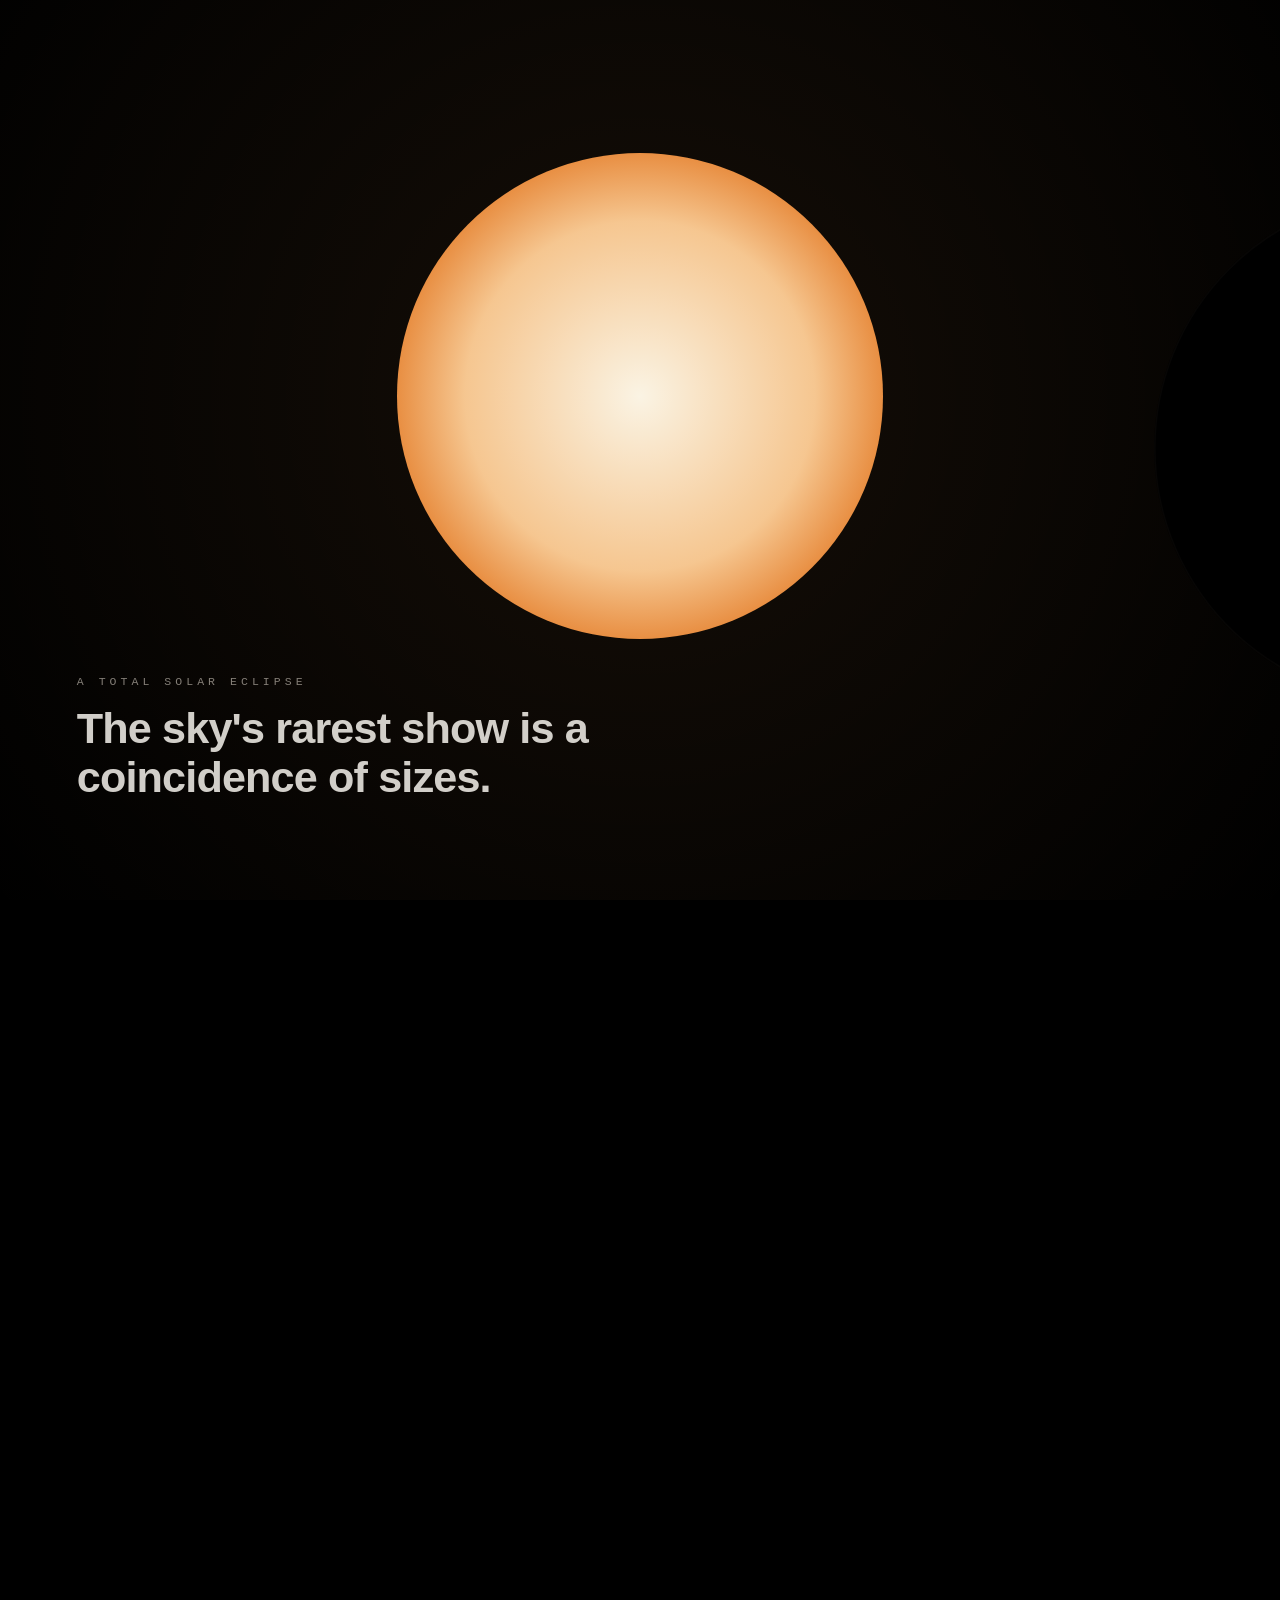
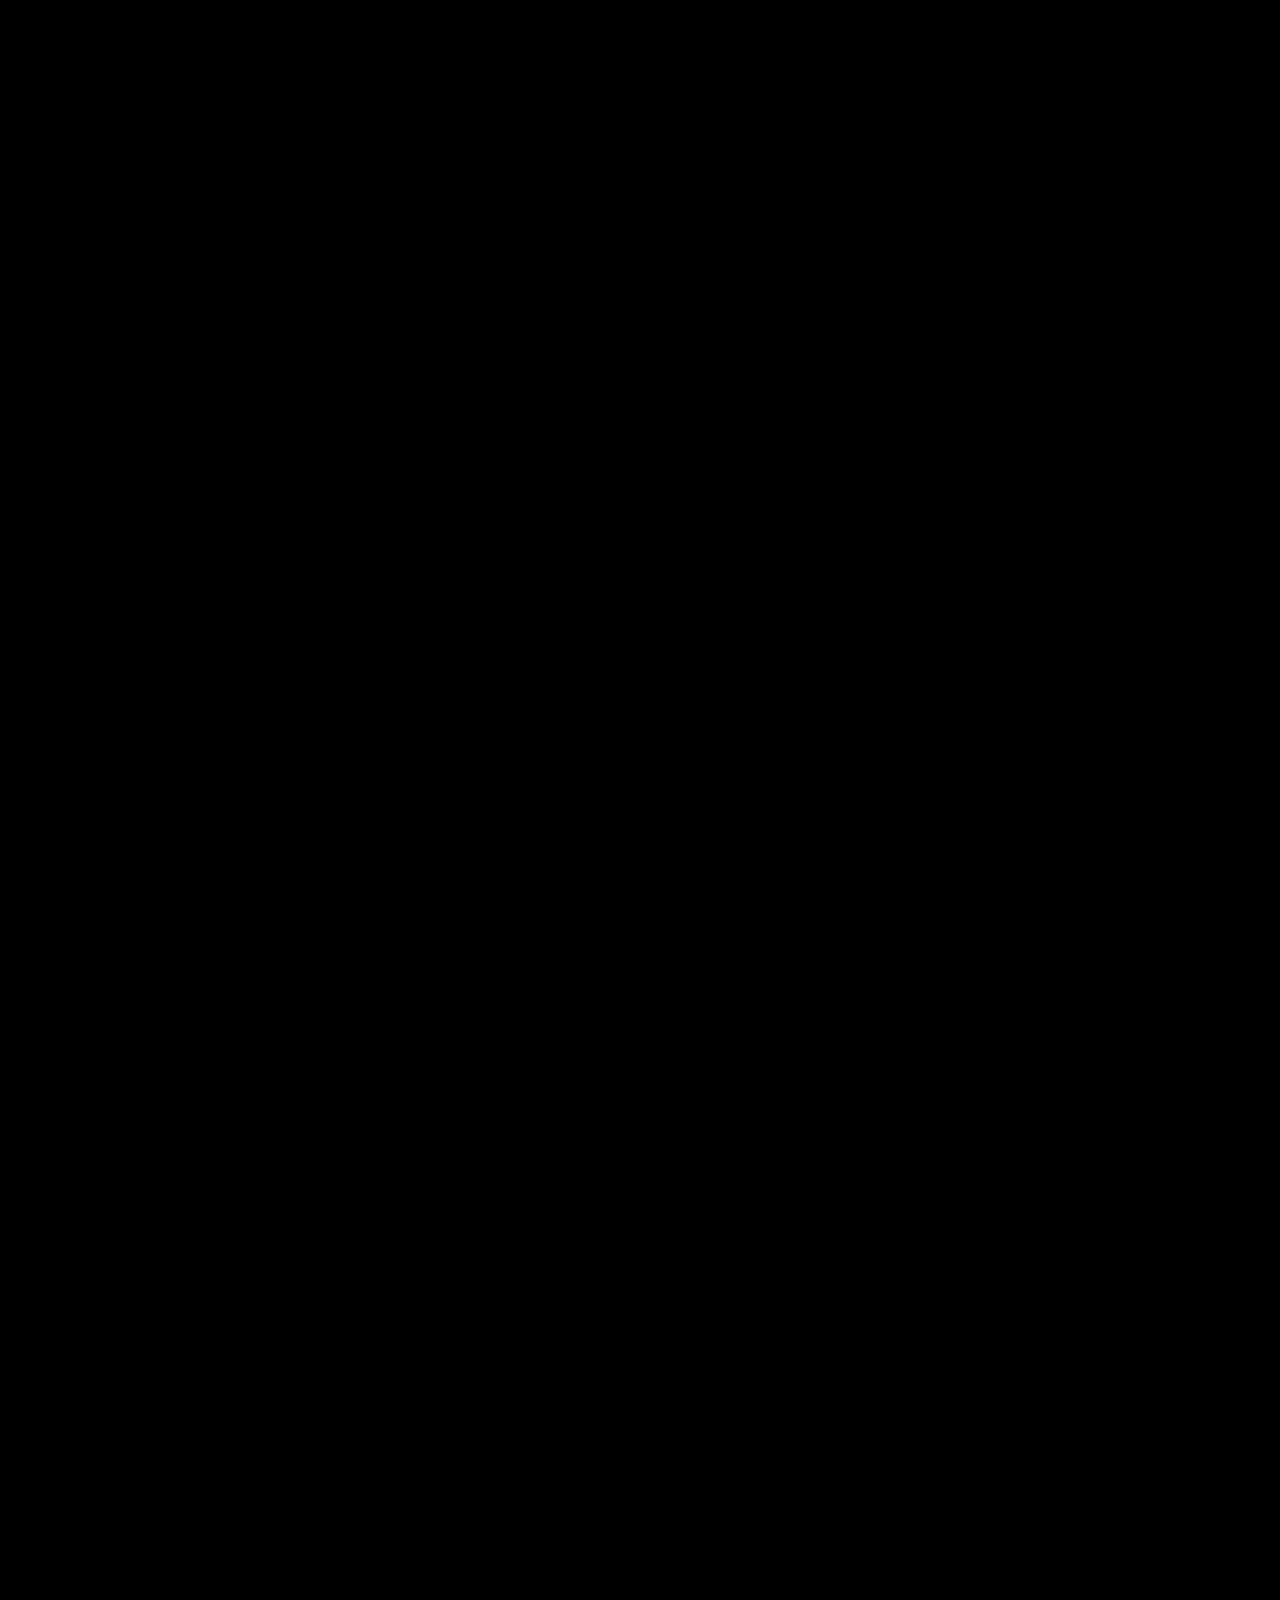
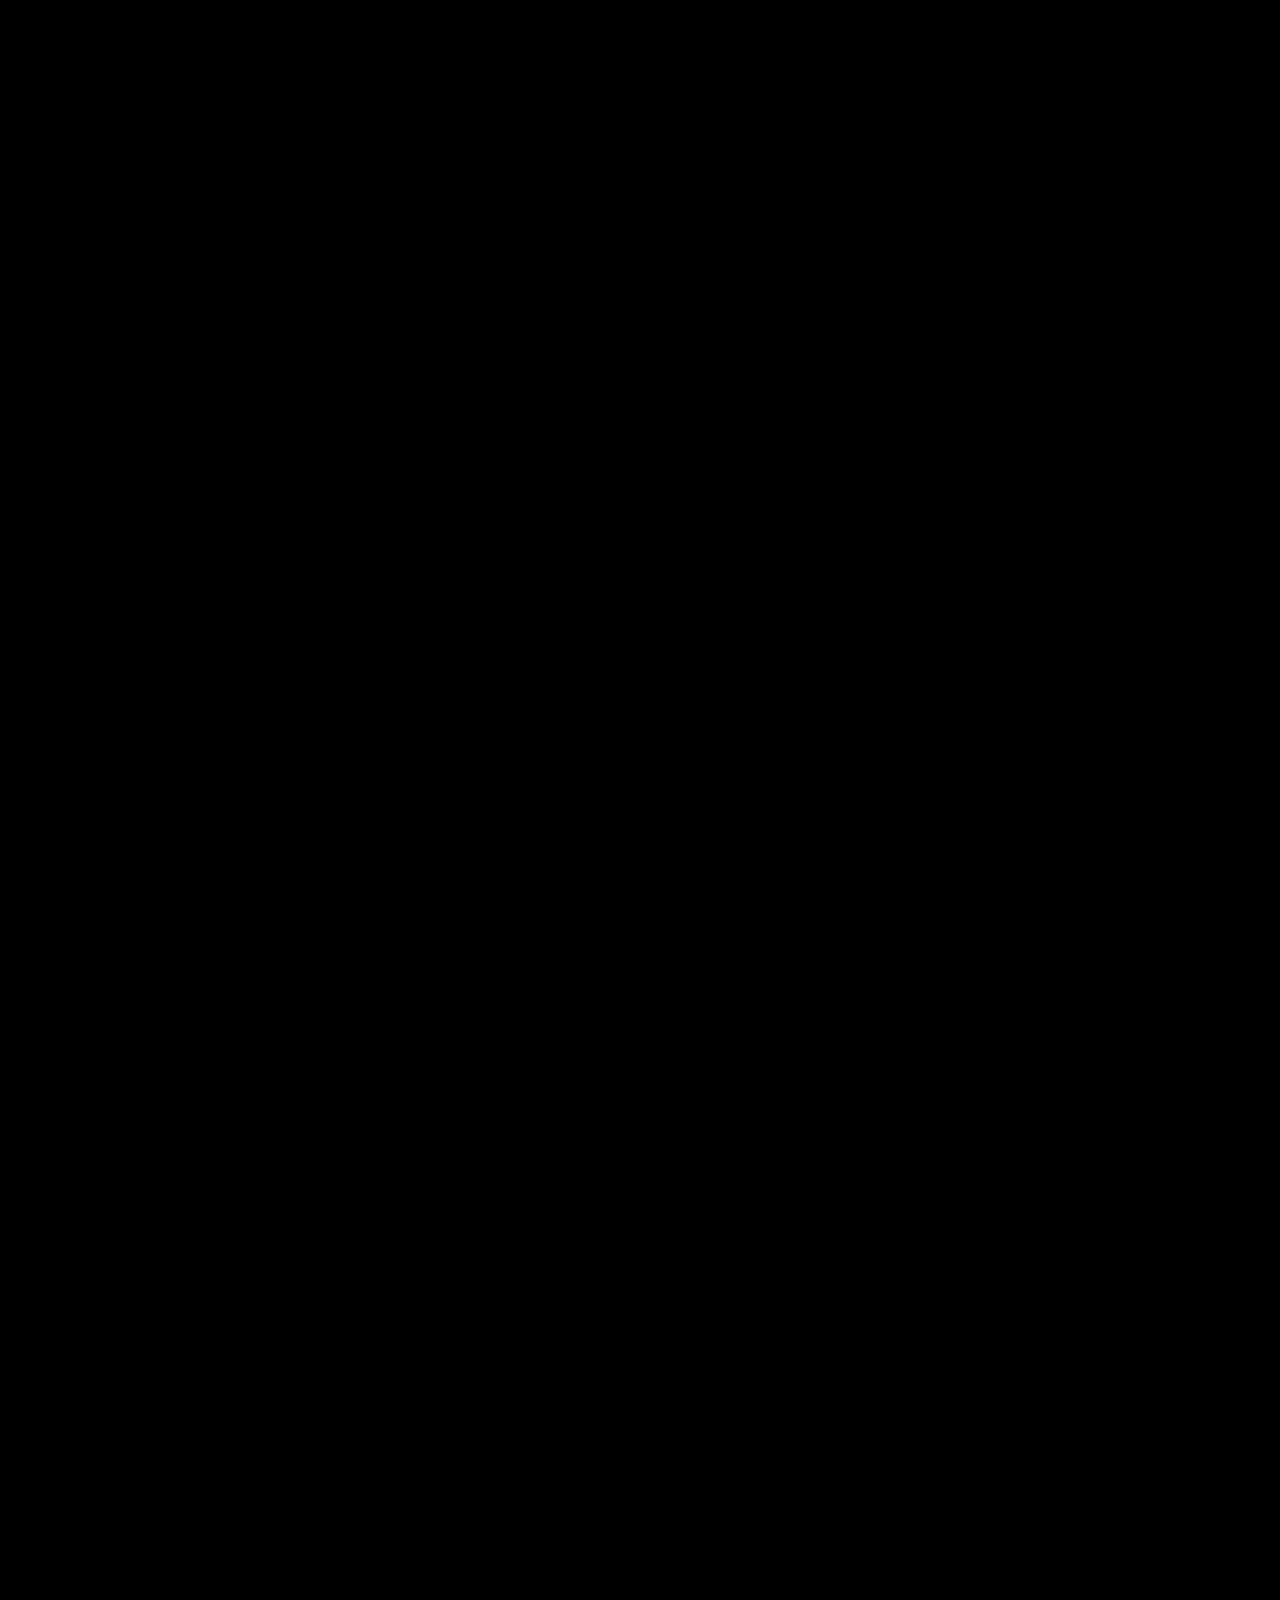
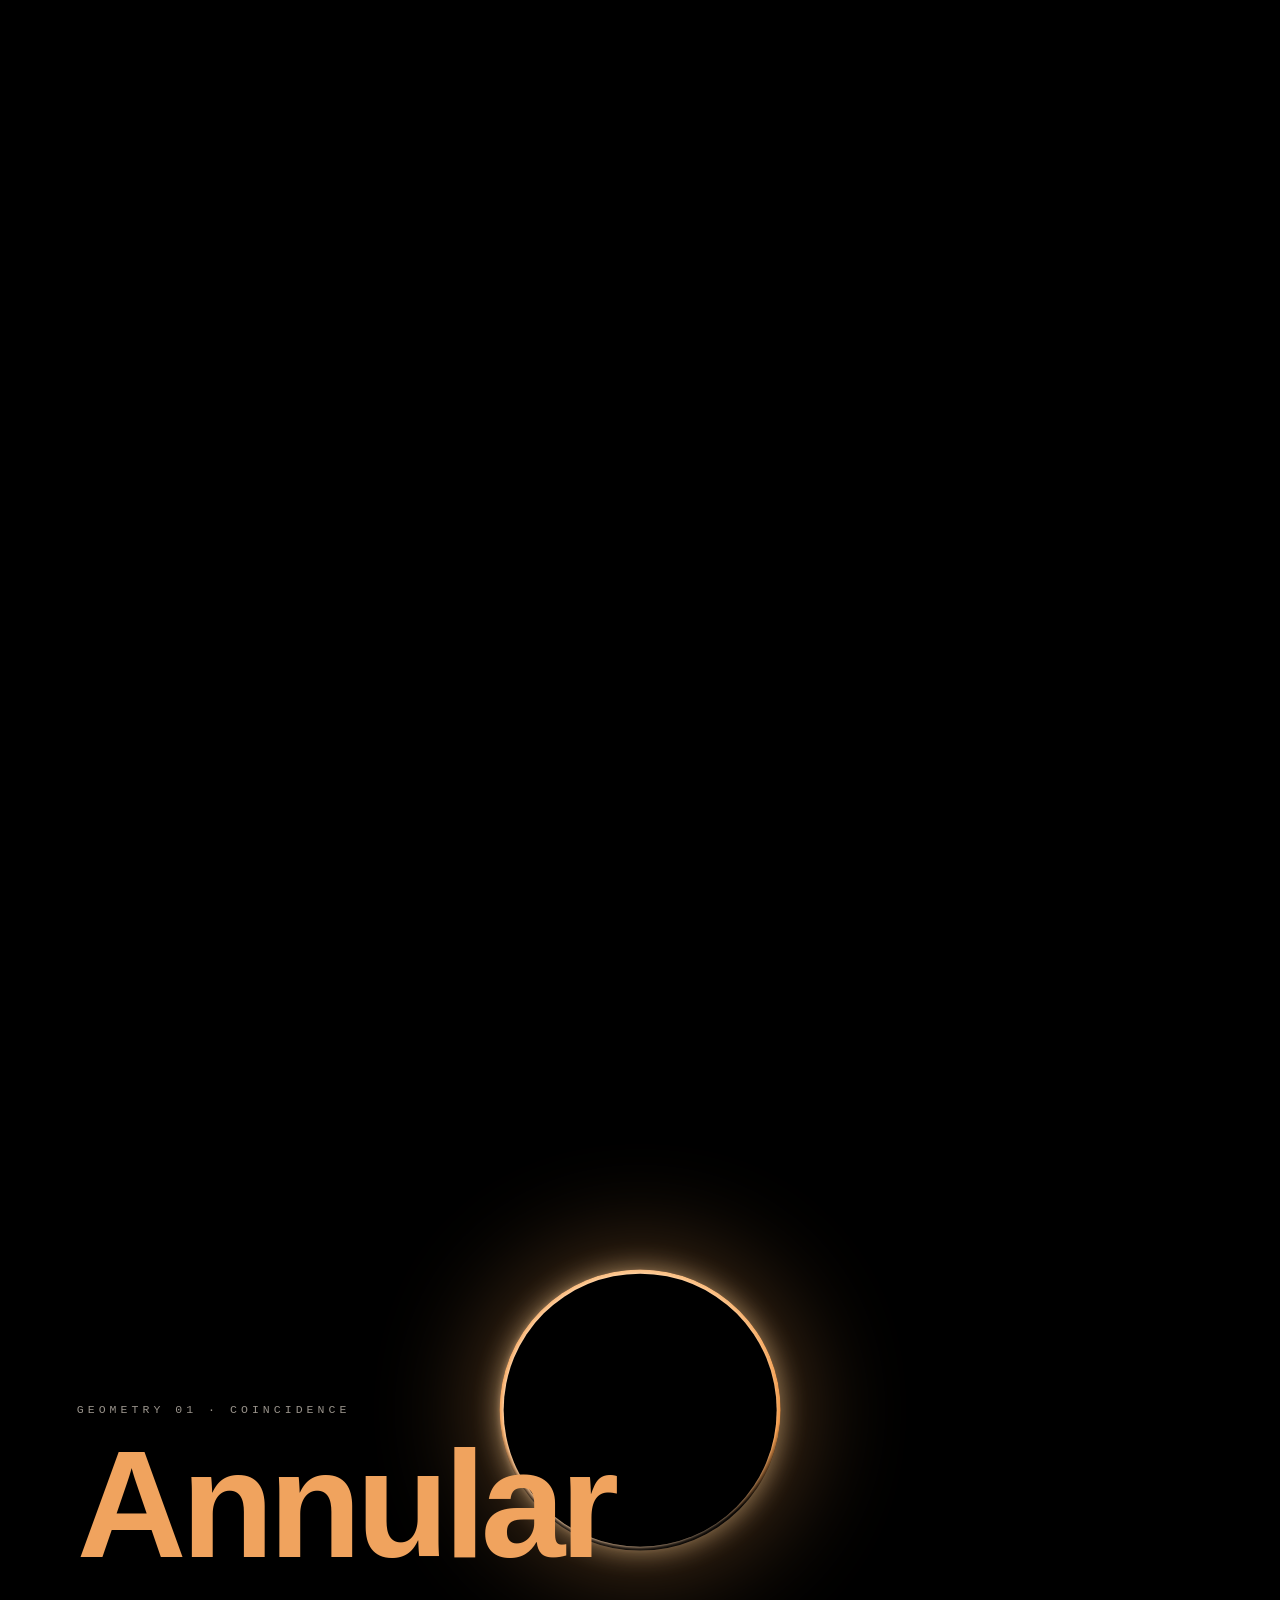
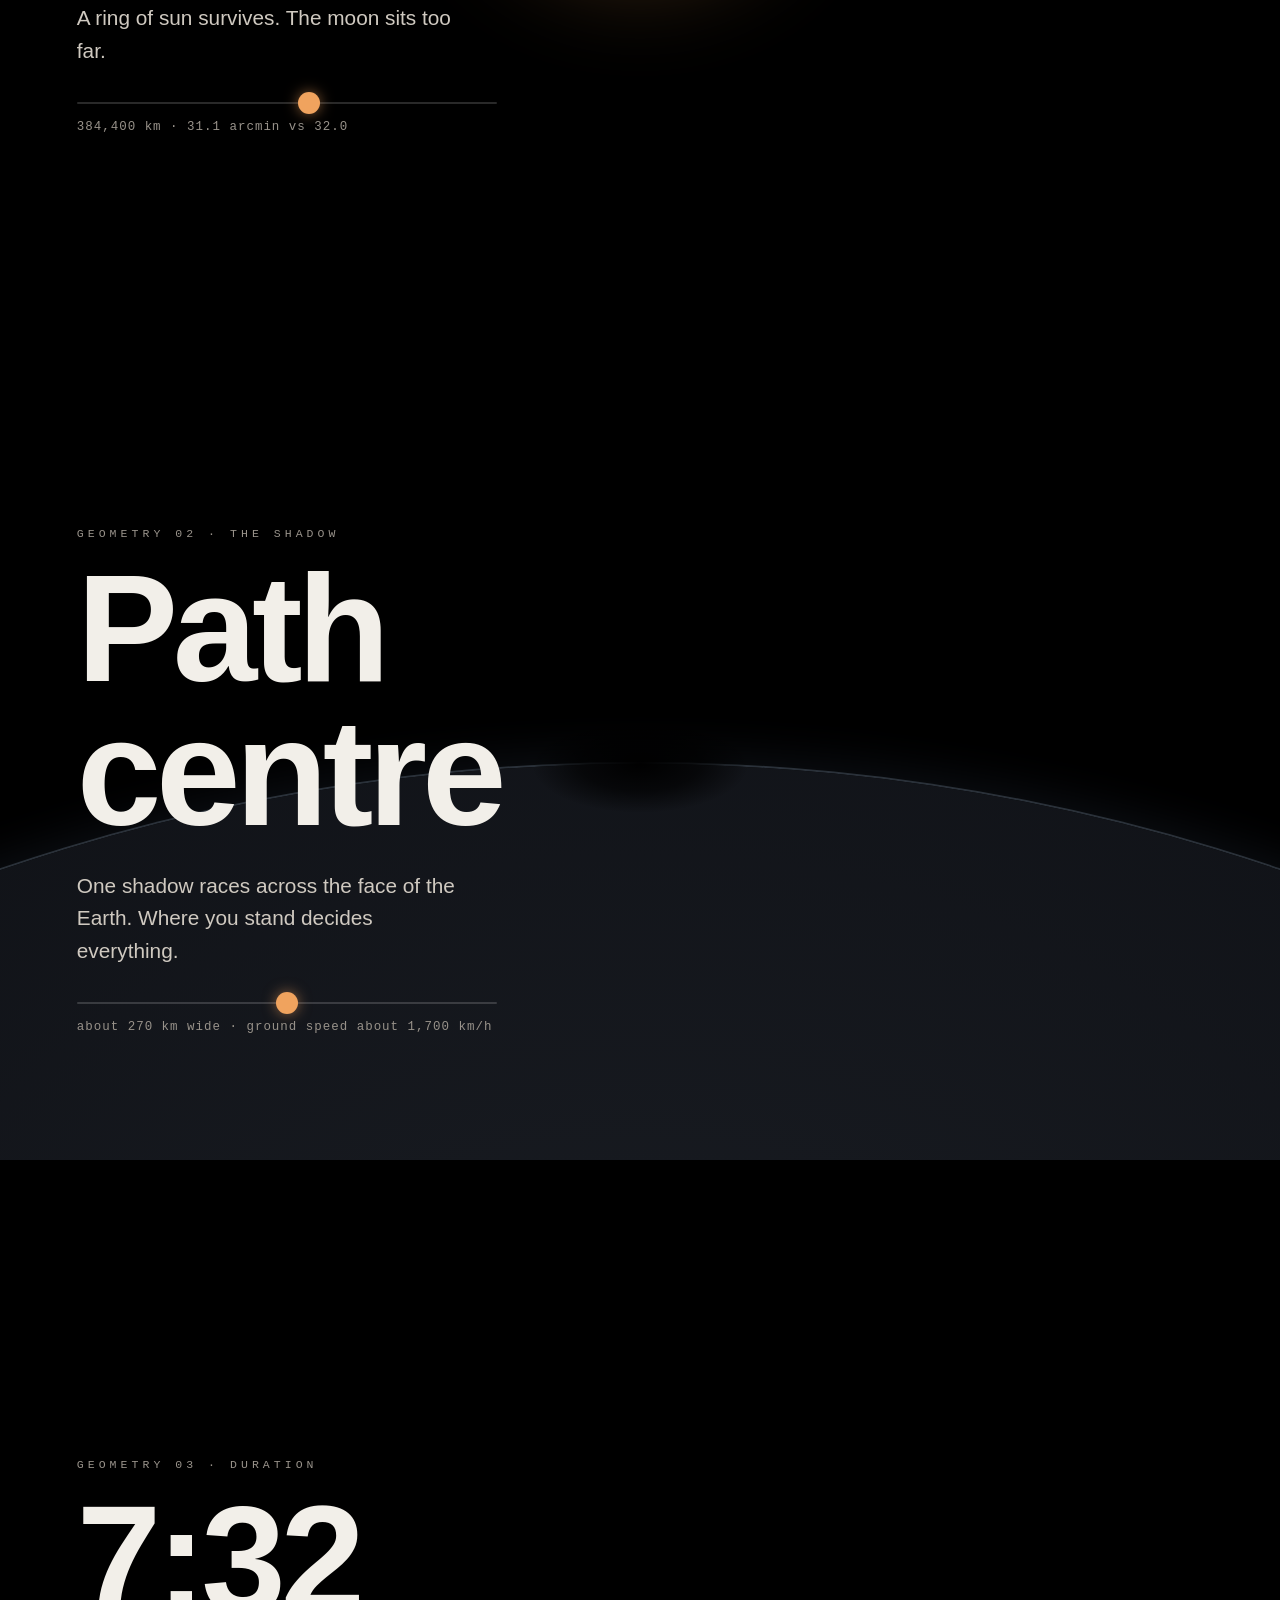
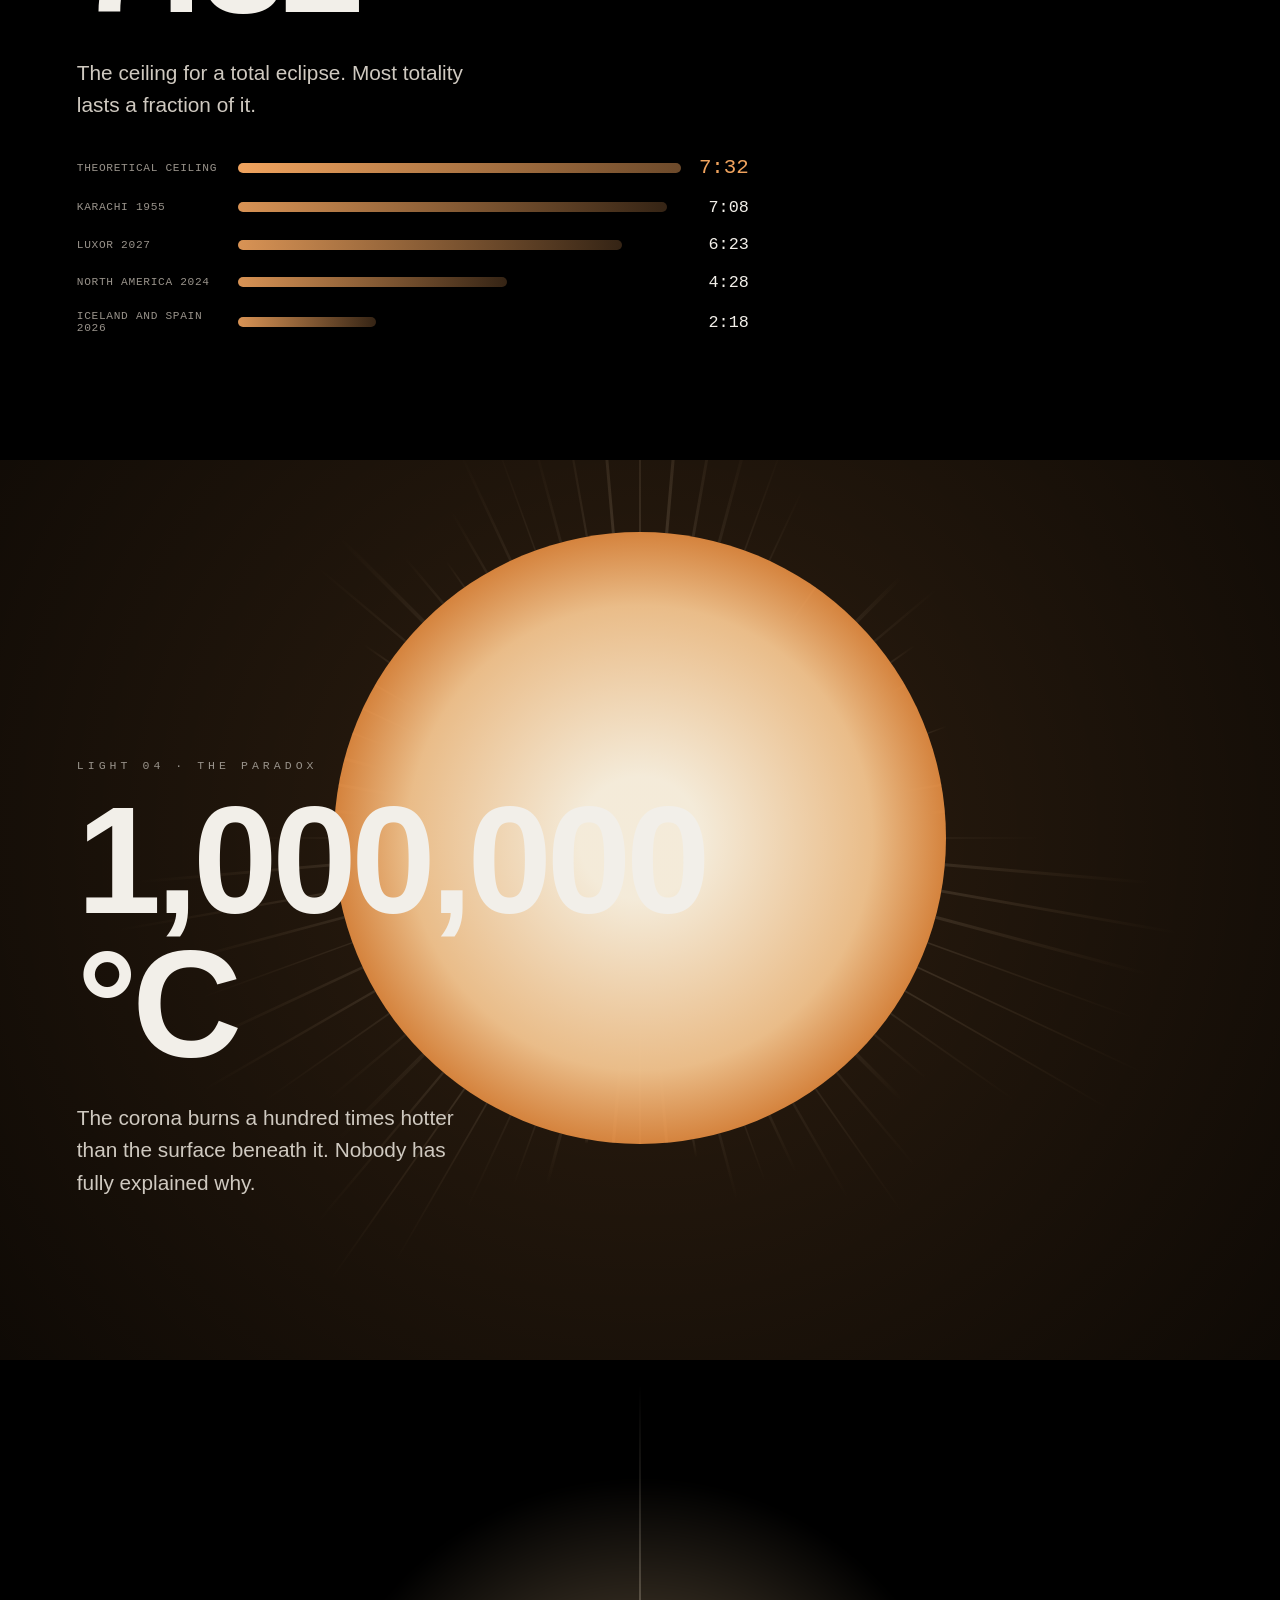
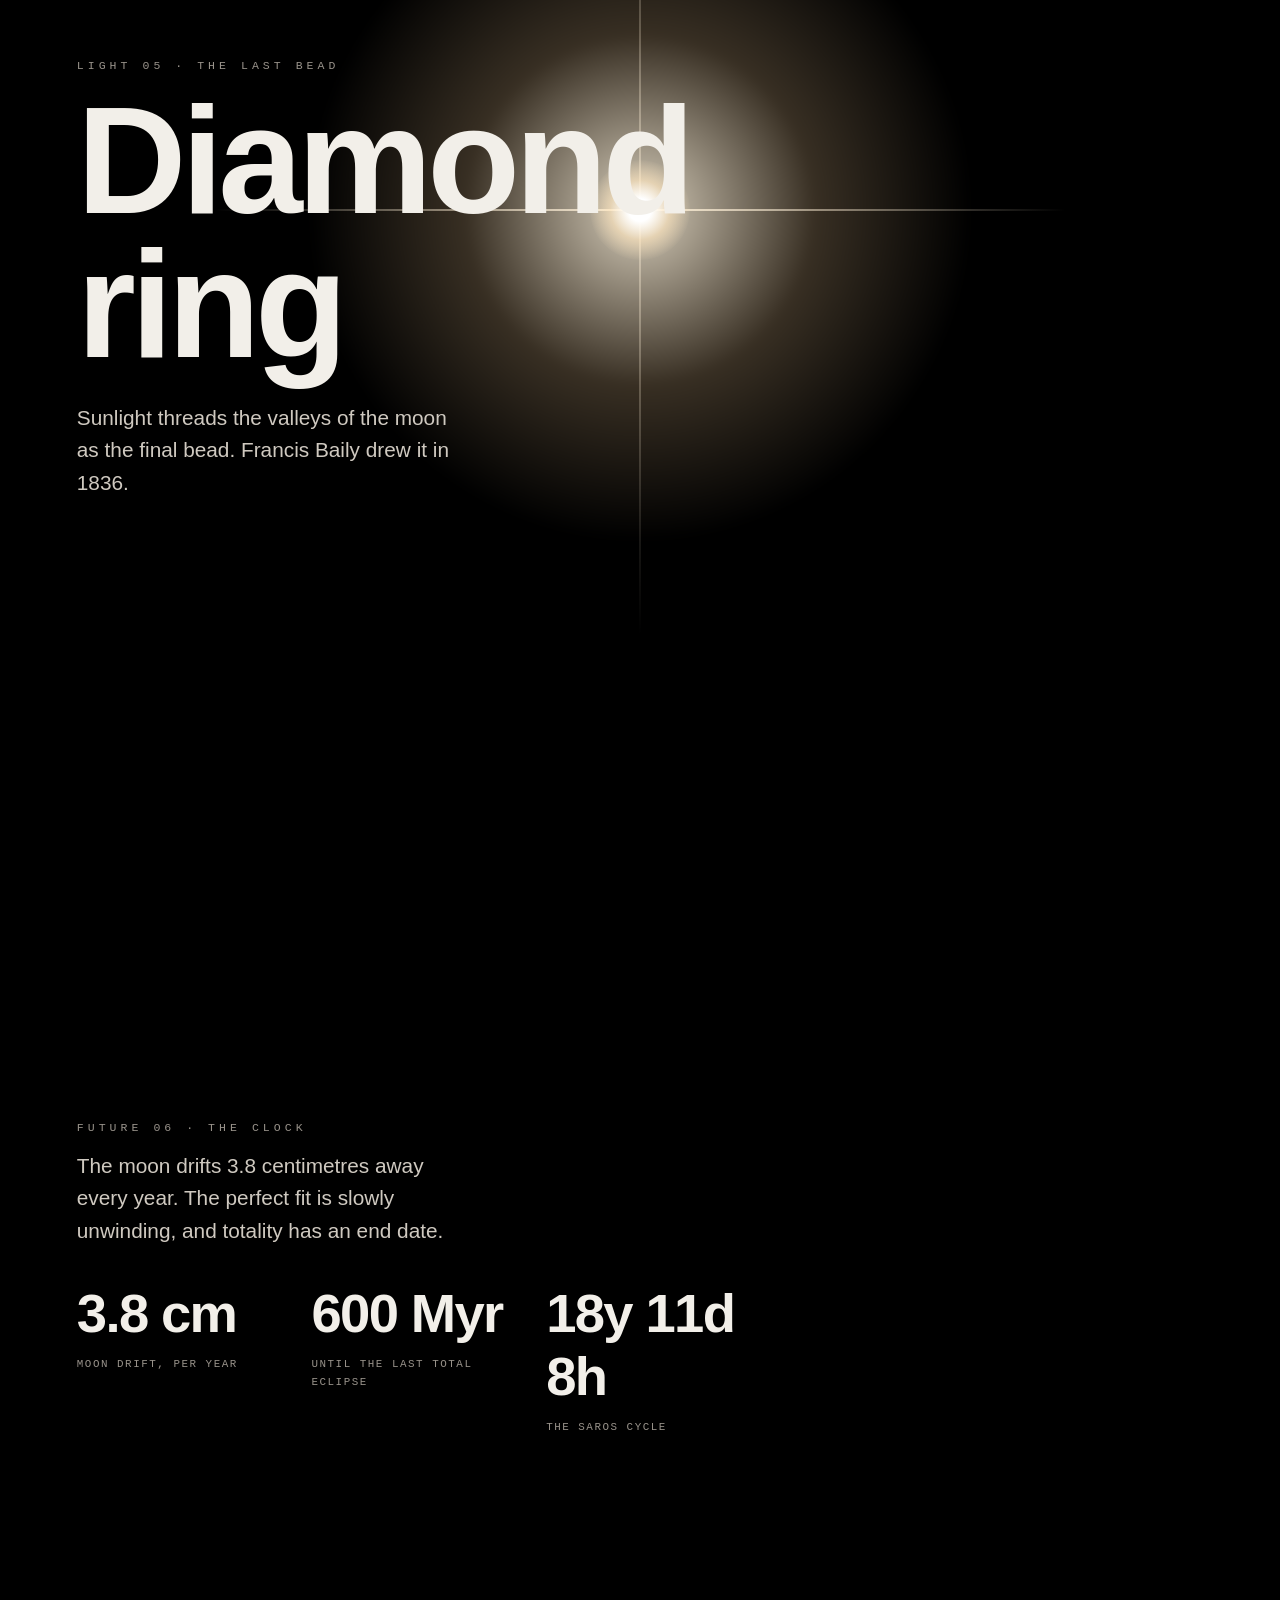
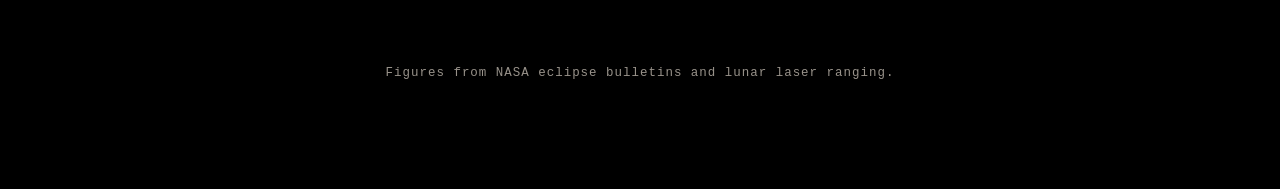
==== eclipse-horizon/index.html @ 599aa77b "Rebuild eclipse-horizon fully code-native: procedural corona, no Blender or Figma assets, Roadster-s" ====
<!DOCTYPE html>
<html lang="en">
<head>
  <meta charset="UTF-8">
  <meta name="viewport" content="width=device-width, initial-scale=1.0, viewport-fit=cover">
  <title>Eclipse Horizon</title>
  <meta name="description" content="A scroll study of the geometry of a total solar eclipse, from first contact to the last bead.">
  <meta name="theme-color" content="#000000">
  <link rel="stylesheet" href="styles.css">
</head>
<body>

  <div class="scroll-track" id="track">
    <div class="stage">
      <canvas id="sky"></canvas>
      <div class="hero-caption" id="hero-caption">
        <p class="kicker">A total solar eclipse</p>
        <p class="hero-line">The sky's rarest show is a coincidence of sizes.</p>
      </div>
    </div>
  </div>

  <section class="scene" id="s1">
    <div class="object">
      <div class="solar-pair" id="solar-pair">
        <div class="orb sun-ui" id="ui-sun"></div>
        <div class="orb moon-ui" id="ui-moon"></div>
      </div>
    </div>
    <div class="copy">
      <p class="kicker">Geometry 01 · Coincidence</p>
      <h2 class="display" id="dist-verdict">Total</h2>
      <p class="statement" id="dist-statement">Full cover. Daylight collapses.</p>
      <input class="knob" type="range" id="dist-slider" min="356500" max="406700" value="384400" step="100" aria-label="Moon distance">
      <p class="mono" id="dist-read"></p>
    </div>
  </section>

  <section class="scene" id="s2">
    <div class="object earth-object">
      <div class="earth-scene" id="earth-scene">
        <div class="earth" id="earth"></div>
        <div class="umbra" id="umbra"></div>
      </div>
    </div>
    <div class="copy">
      <p class="kicker">Geometry 02 · The shadow</p>
      <h2 class="display" id="sweep-verdict">Path centre</h2>
      <p class="statement">One shadow races across the face of the Earth. Where you stand decides everything.</p>
      <input class="knob" type="range" id="sweep-slider" min="0" max="100" value="50" aria-label="Umbra position along the path">
      <p class="mono" id="sweep-read"></p>
    </div>
  </section>

  <section class="scene" id="s3">
    <div class="copy">
      <p class="kicker">Geometry 03 · Duration</p>
      <h2 class="display">7:32</h2>
      <p class="statement">The ceiling for a total eclipse. Most totality lasts a fraction of it.</p>
      <div class="chart">
        <div class="row top"><span class="lbl">theoretical ceiling</span><span class="bar" style="width:100%"></span><span class="num">7:32</span></div>
        <div class="row"><span class="lbl">Karachi 1955</span><span class="bar" style="width:94.7%"></span><span class="num">7:08</span></div>
        <div class="row"><span class="lbl">Luxor 2027</span><span class="bar" style="width:84.7%"></span><span class="num">6:23</span></div>
        <div class="row"><span class="lbl">North America 2024</span><span class="bar" style="width:59.3%"></span><span class="num">4:28</span></div>
        <div class="row"><span class="lbl">Iceland and Spain 2026</span><span class="bar" style="width:30.5%"></span><span class="num">2:18</span></div>
      </div>
    </div>
  </section>

  <section class="scene" id="s4">
    <div class="object"><canvas id="corona2"></canvas></div>
    <div class="copy">
      <p class="kicker">Light 04 · The paradox</p>
      <h2 class="display">1,000,000 °C</h2>
      <p class="statement">The corona burns a hundred times hotter than the surface beneath it. Nobody has fully explained why.</p>
    </div>
  </section>

  <section class="scene" id="s5">
    <div class="object"><div class="flash"><span class="streak"></span><span class="streak v"></span></div></div>
    <div class="copy">
      <p class="kicker">Light 05 · The last bead</p>
      <h2 class="display">Diamond ring</h2>
      <p class="statement">Sunlight threads the valleys of the moon as the final bead. Francis Baily drew it in 1836.</p>
    </div>
  </section>

  <section class="scene" id="s6">
    <div class="copy">
      <p class="kicker">Future 06 · The clock</p>
      <p class="statement">The moon drifts 3.8 centimetres away every year. The perfect fit is slowly unwinding, and totality has an end date.</p>
      <div class="stats">
        <div class="stat"><b>3.8 cm</b><span>moon drift, per year</span></div>
        <div class="stat"><b>600 Myr</b><span>until the last total eclipse</span></div>
        <div class="stat"><b>18y 11d 8h</b><span>the saros cycle</span></div>
      </div>
    </div>
  </section>

  <footer>
    <p class="mono">Figures from NASA eclipse bulletins and lunar laser ranging.</p>
  </footer>

<script src="script.js"></script>
</body>
</html>
---- eclipse-horizon/styles.css ----
:root{
  --ink:#f2efe9;
  --dim:#98928a;
  --amber:#f0a35e;
  --line:rgba(255,255,255,0.16);
}
*{box-sizing:border-box}
html,body{margin:0;padding:0;background:#000;color:var(--ink);
  font-family:"Helvetica Neue",Helvetica,Arial,sans-serif;
  -webkit-font-smoothing:antialiased}

/* ---------- stage ---------- */
.scroll-track{height:640vh}
.stage{position:sticky;top:0;height:100vh;overflow:hidden}
#sky{position:absolute;inset:0;width:100%;height:100%;display:block}
.hero-caption{position:absolute;left:6vw;bottom:11vh;z-index:3;pointer-events:none}

/* ---------- shared type ---------- */
.kicker{font-family:ui-monospace,SFMono-Regular,Menlo,Consolas,monospace;
  font-size:.72rem;letter-spacing:.35em;text-transform:uppercase;
  color:var(--dim);margin:0 0 1rem}
.hero-line{font-size:clamp(1.5rem,4.8vw,2.7rem);font-weight:700;
  letter-spacing:-0.02em;line-height:1.12;margin:0;max-width:22ch}
.display{font-size:clamp(3.2rem,13vw,9.5rem);font-weight:800;
  letter-spacing:-0.035em;line-height:.95;margin:.1rem 0 1.6rem}
.display.warn{color:var(--amber)}
.statement{font-size:clamp(1rem,2.4vw,1.3rem);line-height:1.55;color:#cfc9c0;
  margin:0 0 2.2rem;max-width:34ch}
.mono{font-family:ui-monospace,SFMono-Regular,Menlo,Consolas,monospace;
  font-size:.78rem;letter-spacing:.08em;color:var(--dim);margin:1rem 0 0}

/* ---------- scenes ---------- */
.scene{min-height:100vh;position:relative;display:flex;align-items:flex-end;
  padding:12vh 6vw 14vh;overflow:hidden}
.object{position:absolute;inset:0;z-index:0;display:grid;place-items:center;pointer-events:none}
.copy{position:relative;z-index:2;max-width:42rem;width:100%}
.scene .copy,.scene .object{opacity:0;transform:translateY(28px);
  transition:opacity .9s ease,transform .9s ease}
.scene.in .copy,.scene.in .object{opacity:1;transform:none}

/* ---------- slider ---------- */
.knob{appearance:none;-webkit-appearance:none;width:min(420px,74vw);height:2px;
  background:var(--line);border-radius:2px;margin:0;display:block;cursor:pointer}
.knob::-webkit-slider-thumb{-webkit-appearance:none;width:22px;height:22px;
  border-radius:50%;background:var(--amber);border:none;cursor:pointer;
  box-shadow:0 0 14px rgba(240,163,94,.55)}
.knob::-moz-range-thumb{width:22px;height:22px;border-radius:50%;
  background:var(--amber);border:none;cursor:pointer}

/* ---------- scene 1 ---------- */
.solar-pair{position:relative;width:min(74vmin,540px);aspect-ratio:1;
  display:grid;place-items:center}
.orb{position:absolute;border-radius:50%;left:50%;top:50%;transform:translate(-50%,-50%)}
.sun-ui{aspect-ratio:1;
  background:radial-gradient(circle at 50% 44%, #fff6e4 0 30%, #ffcf9a 55%, #f29a4a 67%, rgba(242,154,74,0) 72%);
  box-shadow:0 0 12vmin 2vmin rgba(255,170,90,.32), 0 0 3vmin rgba(255,220,170,.55)}
.moon-ui{aspect-ratio:1;background:#000;z-index:2;
  box-shadow:-3px 0 9px -2px rgba(255,205,160,.85), -1px 0 3px rgba(255,220,180,.9)}

/* ---------- scene 2 ---------- */
.earth-object{place-items:stretch}
.earth-scene{position:absolute;inset:0;overflow:hidden}
.earth{position:absolute;left:50%;transform:translateX(-50%);border-radius:50%;
  background:radial-gradient(circle at 50% 26%, #171a20 0 16%, #07080c 58%);
  box-shadow:0 -2px 0 rgba(170,190,220,.22), 0 -10px 46px rgba(120,150,200,.10)}
.umbra{position:absolute;transform:translate(-50%,-50%);border-radius:50%;
  background:radial-gradient(closest-side, rgba(0,0,0,.98), rgba(0,0,0,.65) 55%, rgba(0,0,0,0));
  pointer-events:none}

/* ---------- scene 3 ---------- */
.chart{display:grid;gap:1.15rem;max-width:46rem;width:100%;margin-top:.4rem}
.row{display:grid;grid-template-columns:minmax(96px,9rem) 1fr auto;gap:1.1rem;align-items:center}
.row .lbl{font-family:ui-monospace,Menlo,monospace;font-size:.7rem;
  letter-spacing:.06em;color:var(--dim);text-transform:uppercase}
.row .bar{height:10px;border-radius:5px;
  background:linear-gradient(90deg, rgba(240,163,94,.9), rgba(240,163,94,.22))}
.row .num{font-family:ui-monospace,Menlo,monospace;font-size:1.05rem}
.row.top .num{font-size:1.3rem;color:var(--amber)}
.row.top .bar{background:linear-gradient(90deg, rgba(240,163,94,1), rgba(240,163,94,.45))}

/* ---------- scene 4 ---------- */
#corona2{width:100%;height:100%;display:block}

/* ---------- scene 5 ---------- */
.flash{width:min(58vmin,500px);aspect-ratio:1;position:relative}
.flash::before{content:"";position:absolute;inset:-42%;border-radius:50%;
  background:radial-gradient(closest-side, rgba(255,244,222,.85), rgba(255,214,160,.22) 38%, rgba(255,214,160,0) 72%);
  filter:blur(4px)}
.flash .streak{position:absolute;left:50%;top:50%;height:2px;width:170%;
  transform:translate(-50%,-50%);
  background:linear-gradient(90deg,transparent,rgba(255,240,215,.85),transparent)}
.flash .streak.v{transform:translate(-50%,-50%) rotate(90deg);height:1px}
.flash::after{content:"";position:absolute;inset:40%;border-radius:50%;
  background:radial-gradient(circle,#fff 0 16%, rgba(255,230,190,.6) 42%, transparent 72%)}

/* ---------- scene 6 ---------- */
.stats{display:grid;grid-template-columns:repeat(3,1fr);gap:2rem}
.stat b{display:block;font-size:clamp(1.9rem,6vw,3.4rem);font-weight:800;
  letter-spacing:-0.03em;margin-bottom:.5rem}
.stat span{font-family:ui-monospace,Menlo,monospace;font-size:.68rem;
  letter-spacing:.14em;text-transform:uppercase;color:var(--dim)}

footer{padding:10vh 6vw 12vh;text-align:center}

/* ---------- mobile ---------- */
@media (max-width:480px){
  .scene{padding:10vh 7vw 12vh}
  .row{grid-template-columns:minmax(80px,6.5rem) 1fr auto;gap:.7rem}
  .row .lbl{font-size:.58rem}
  .stats{grid-template-columns:1fr;gap:1.6rem}
  .hero-caption{bottom:9vh}
}

@media (prefers-reduced-motion: reduce){
  .scene .copy,.scene .object{opacity:1;transform:none;transition:none}
}
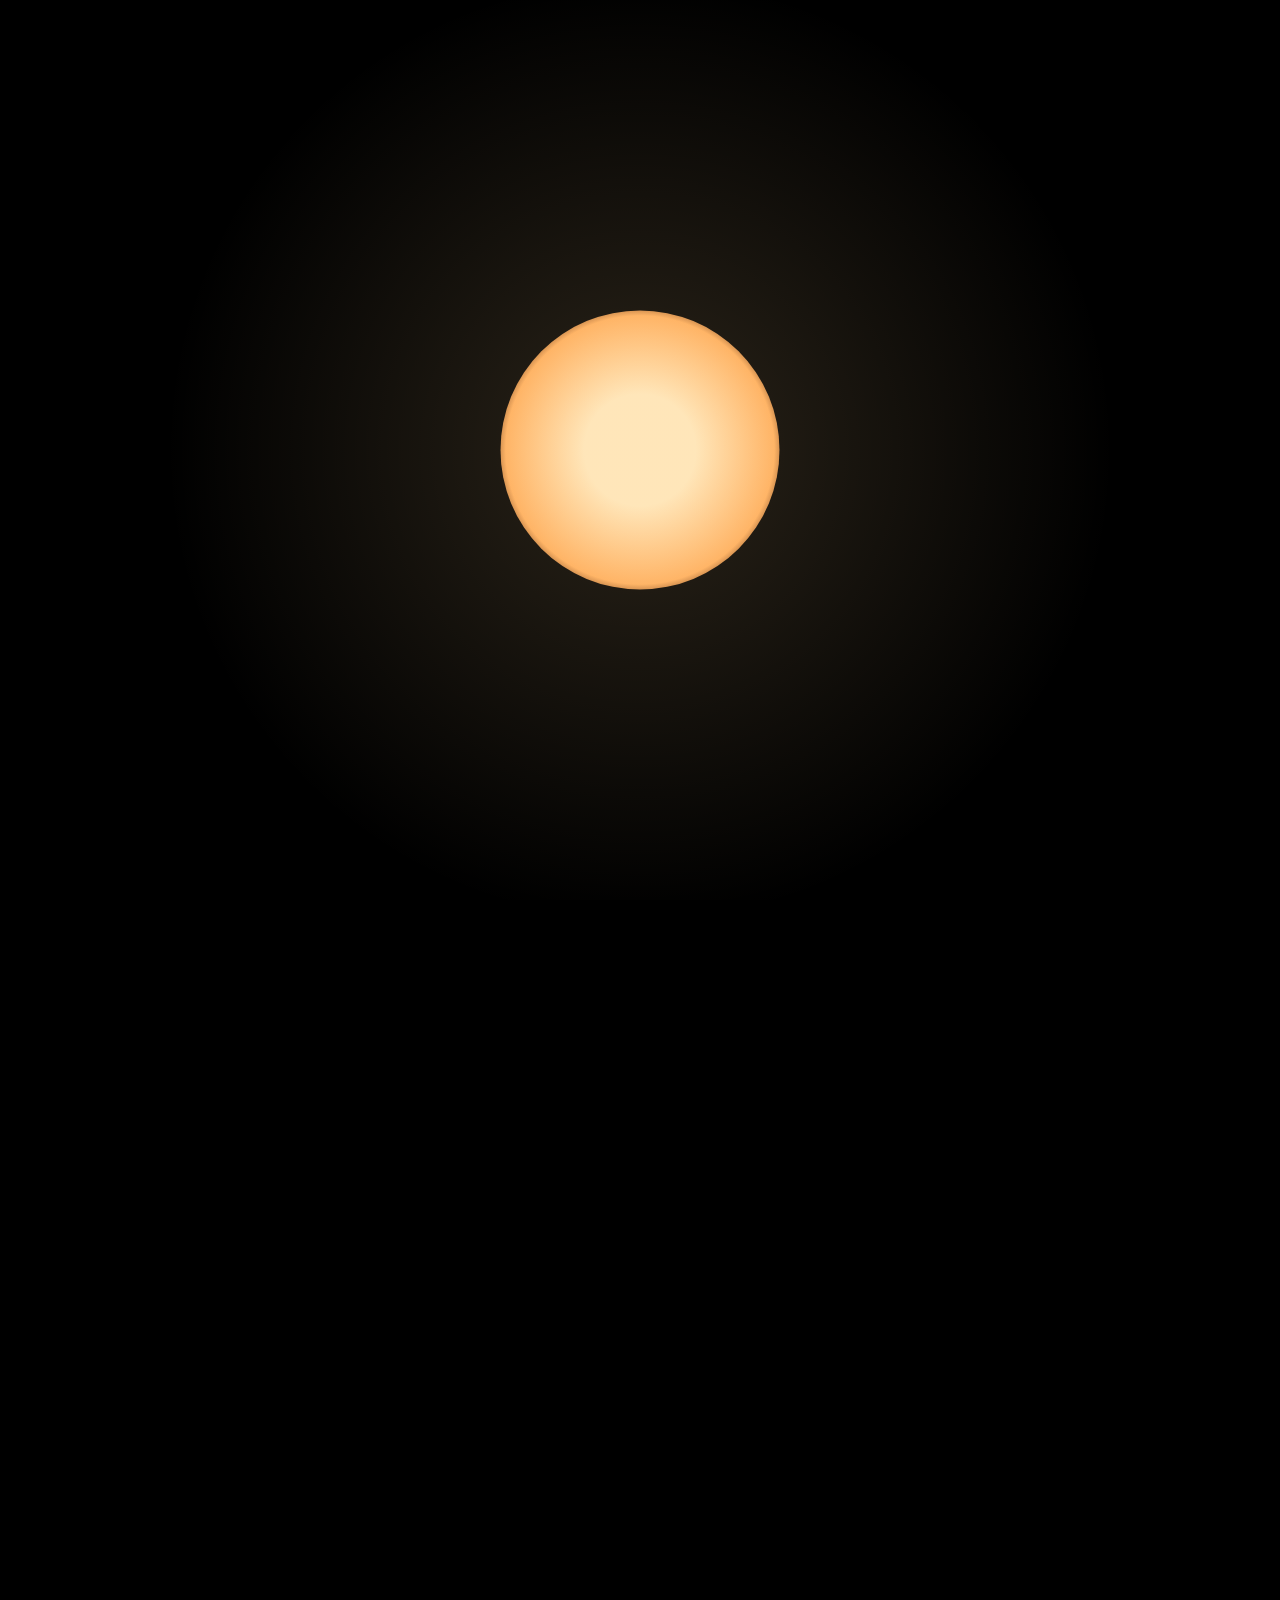
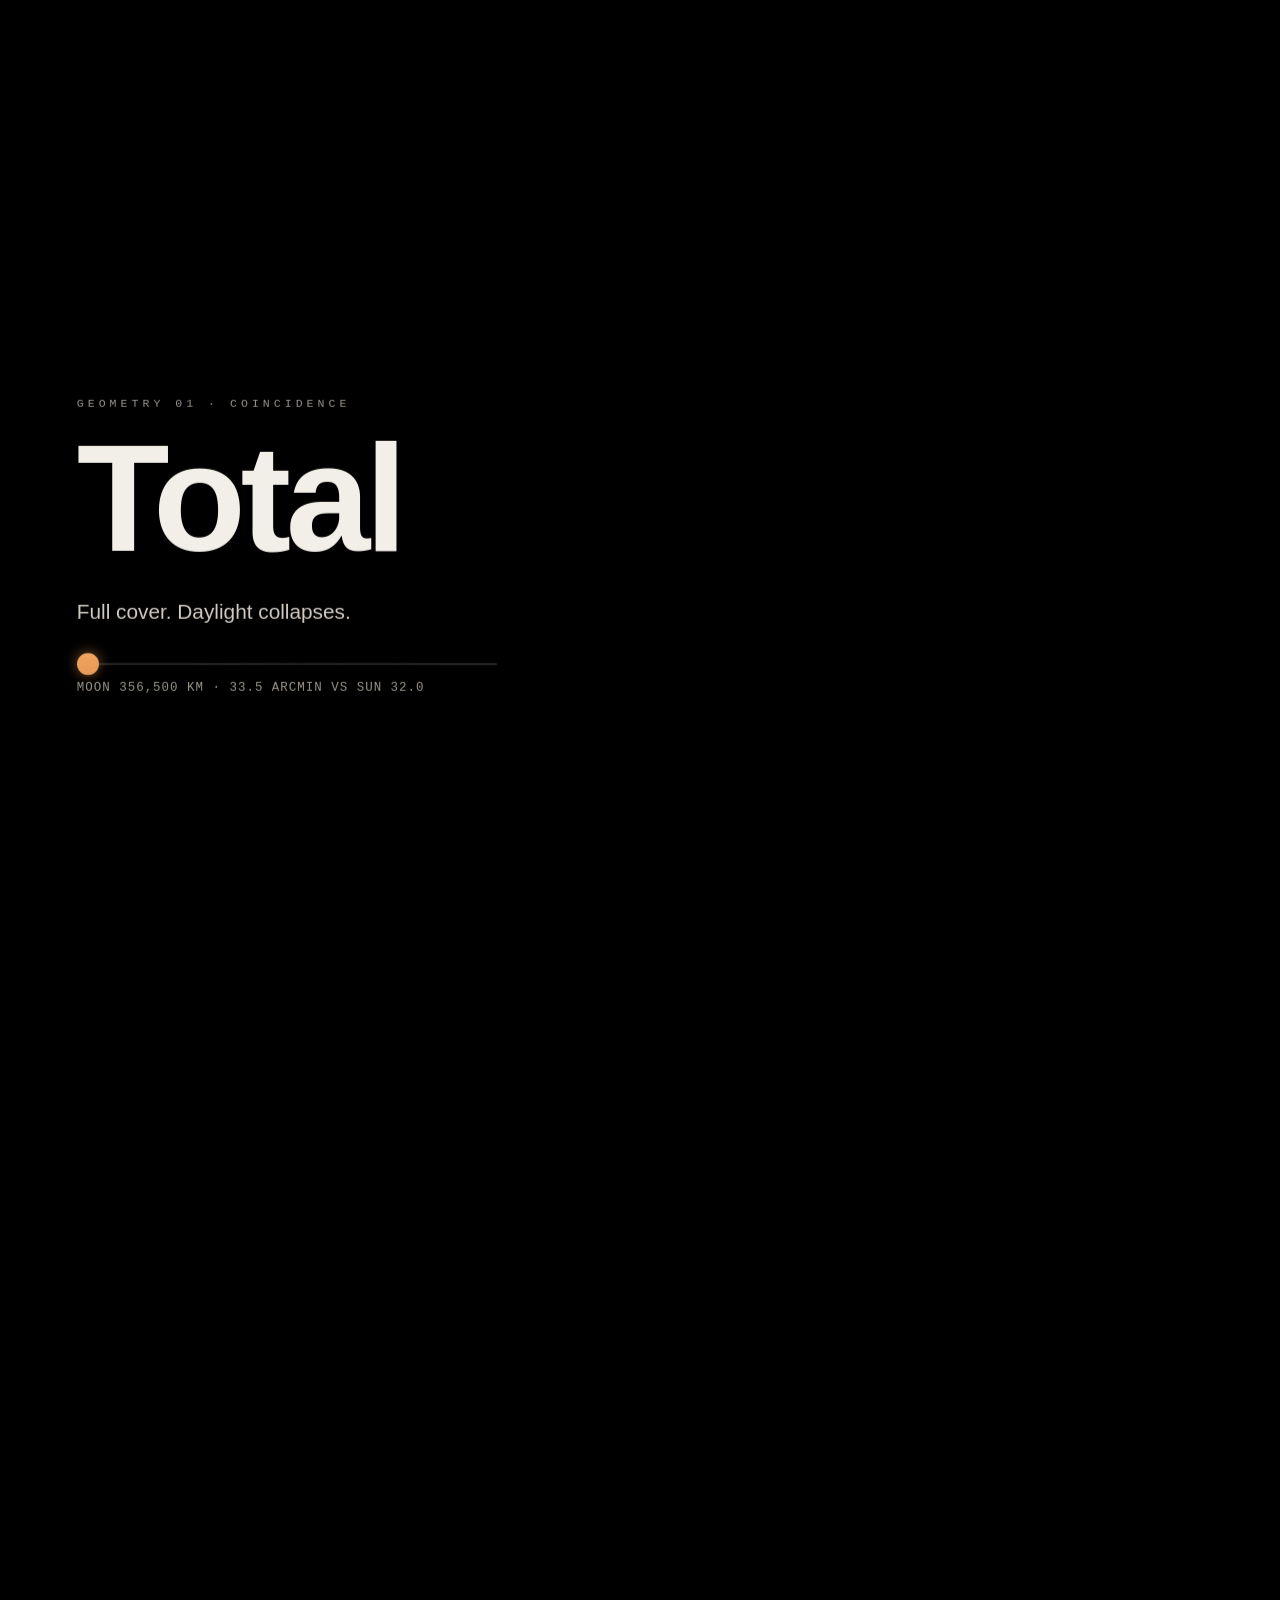
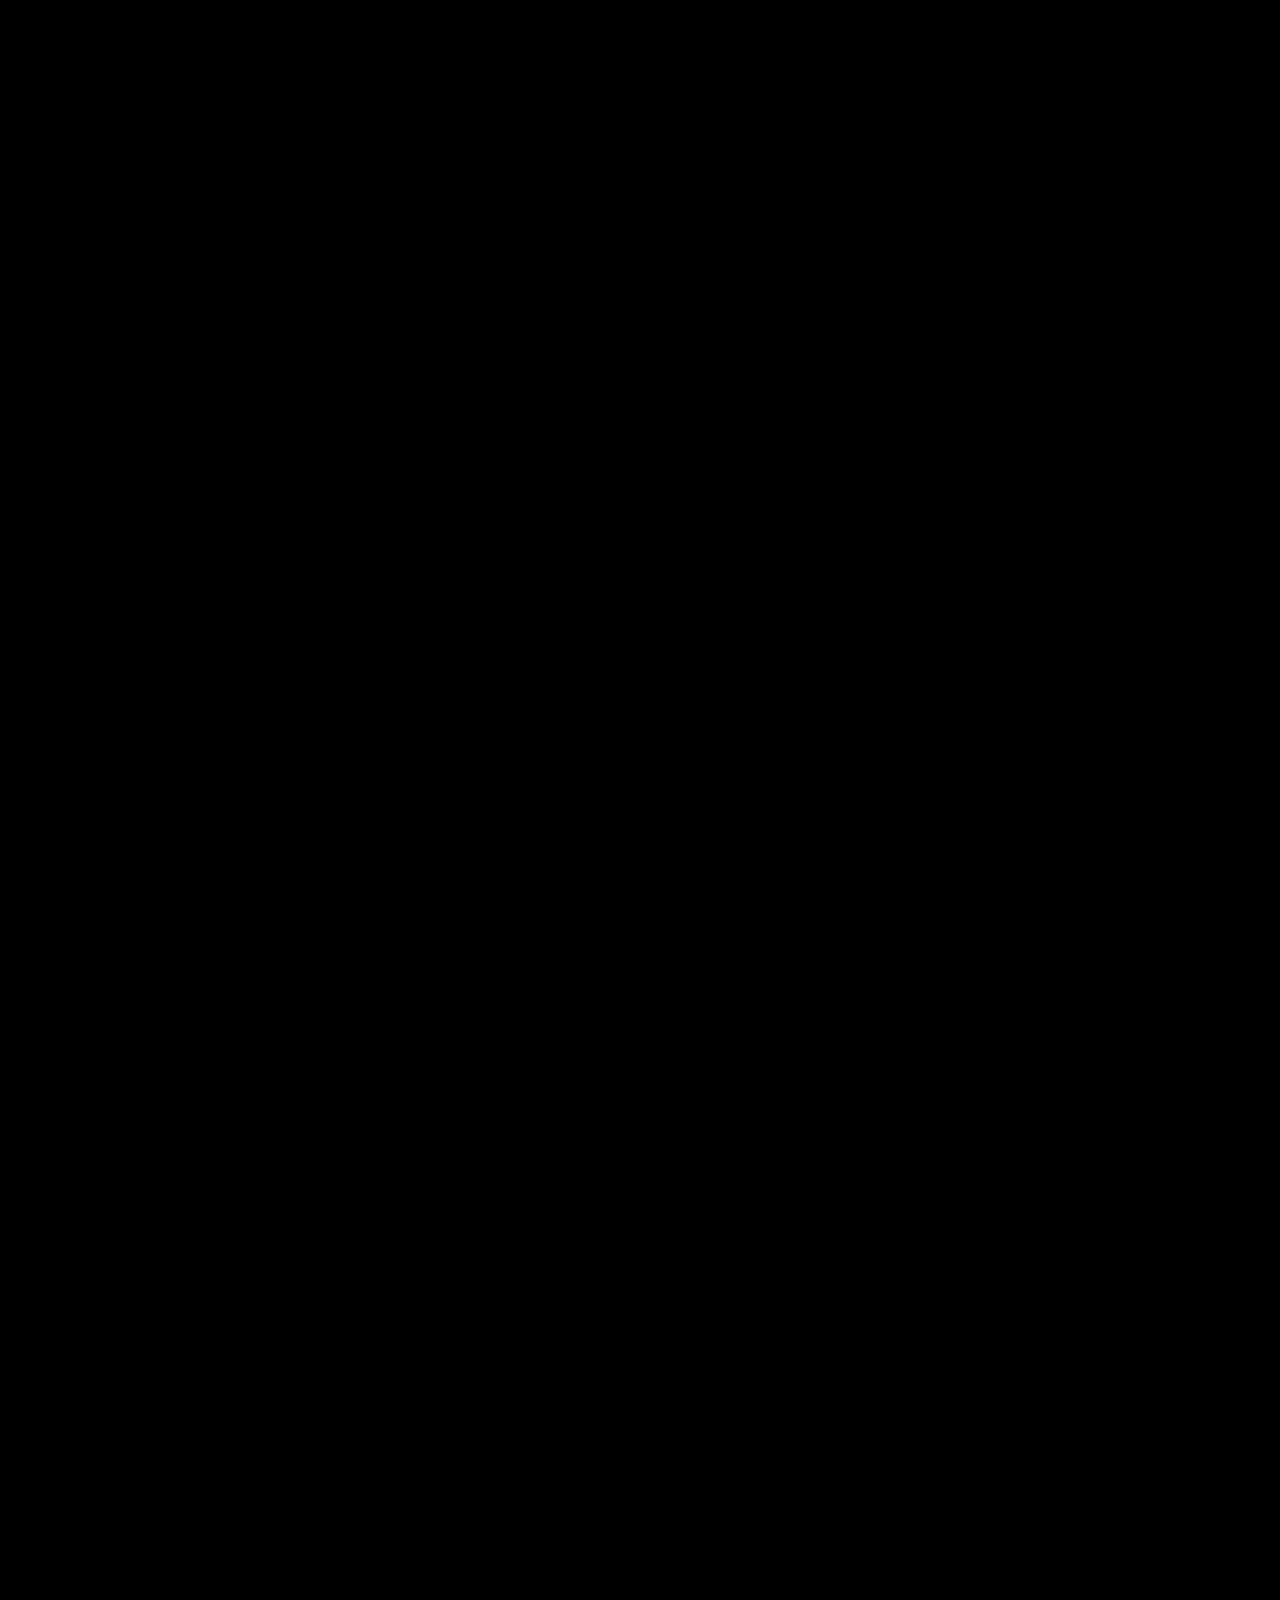
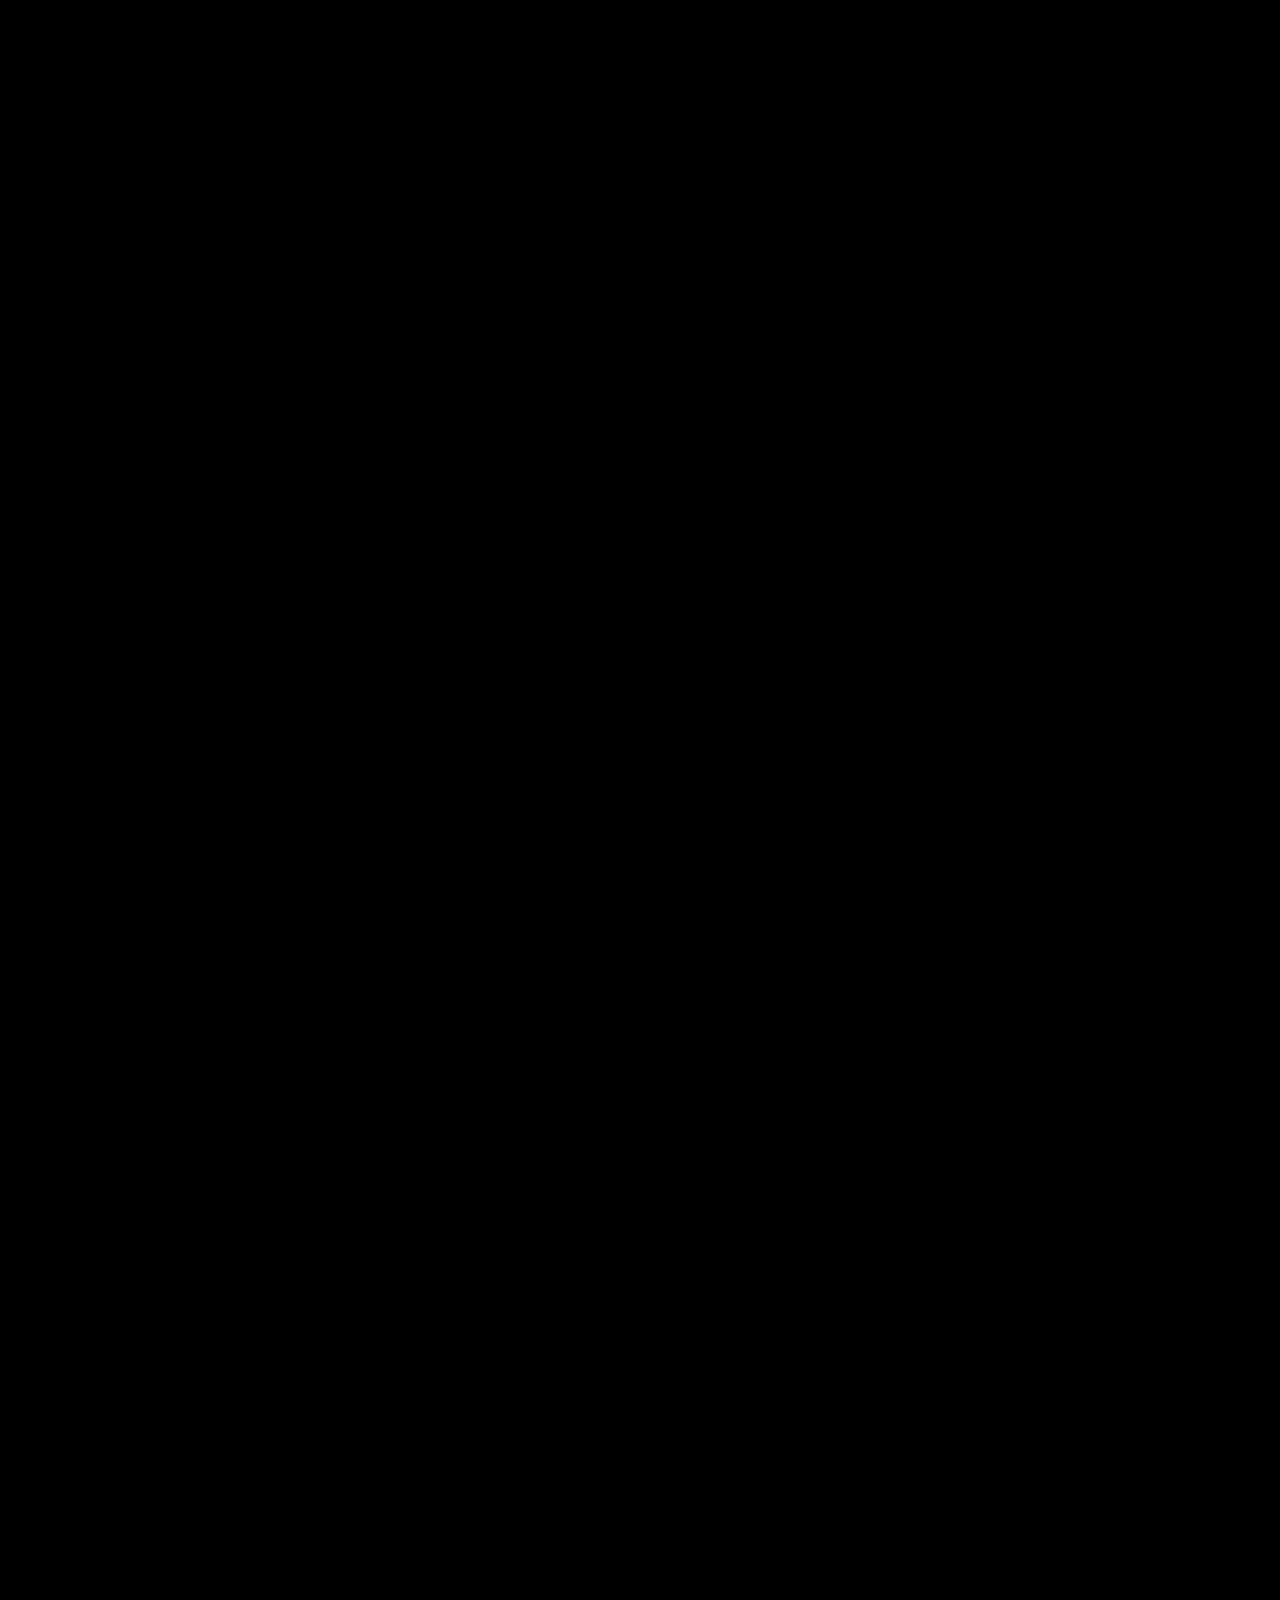
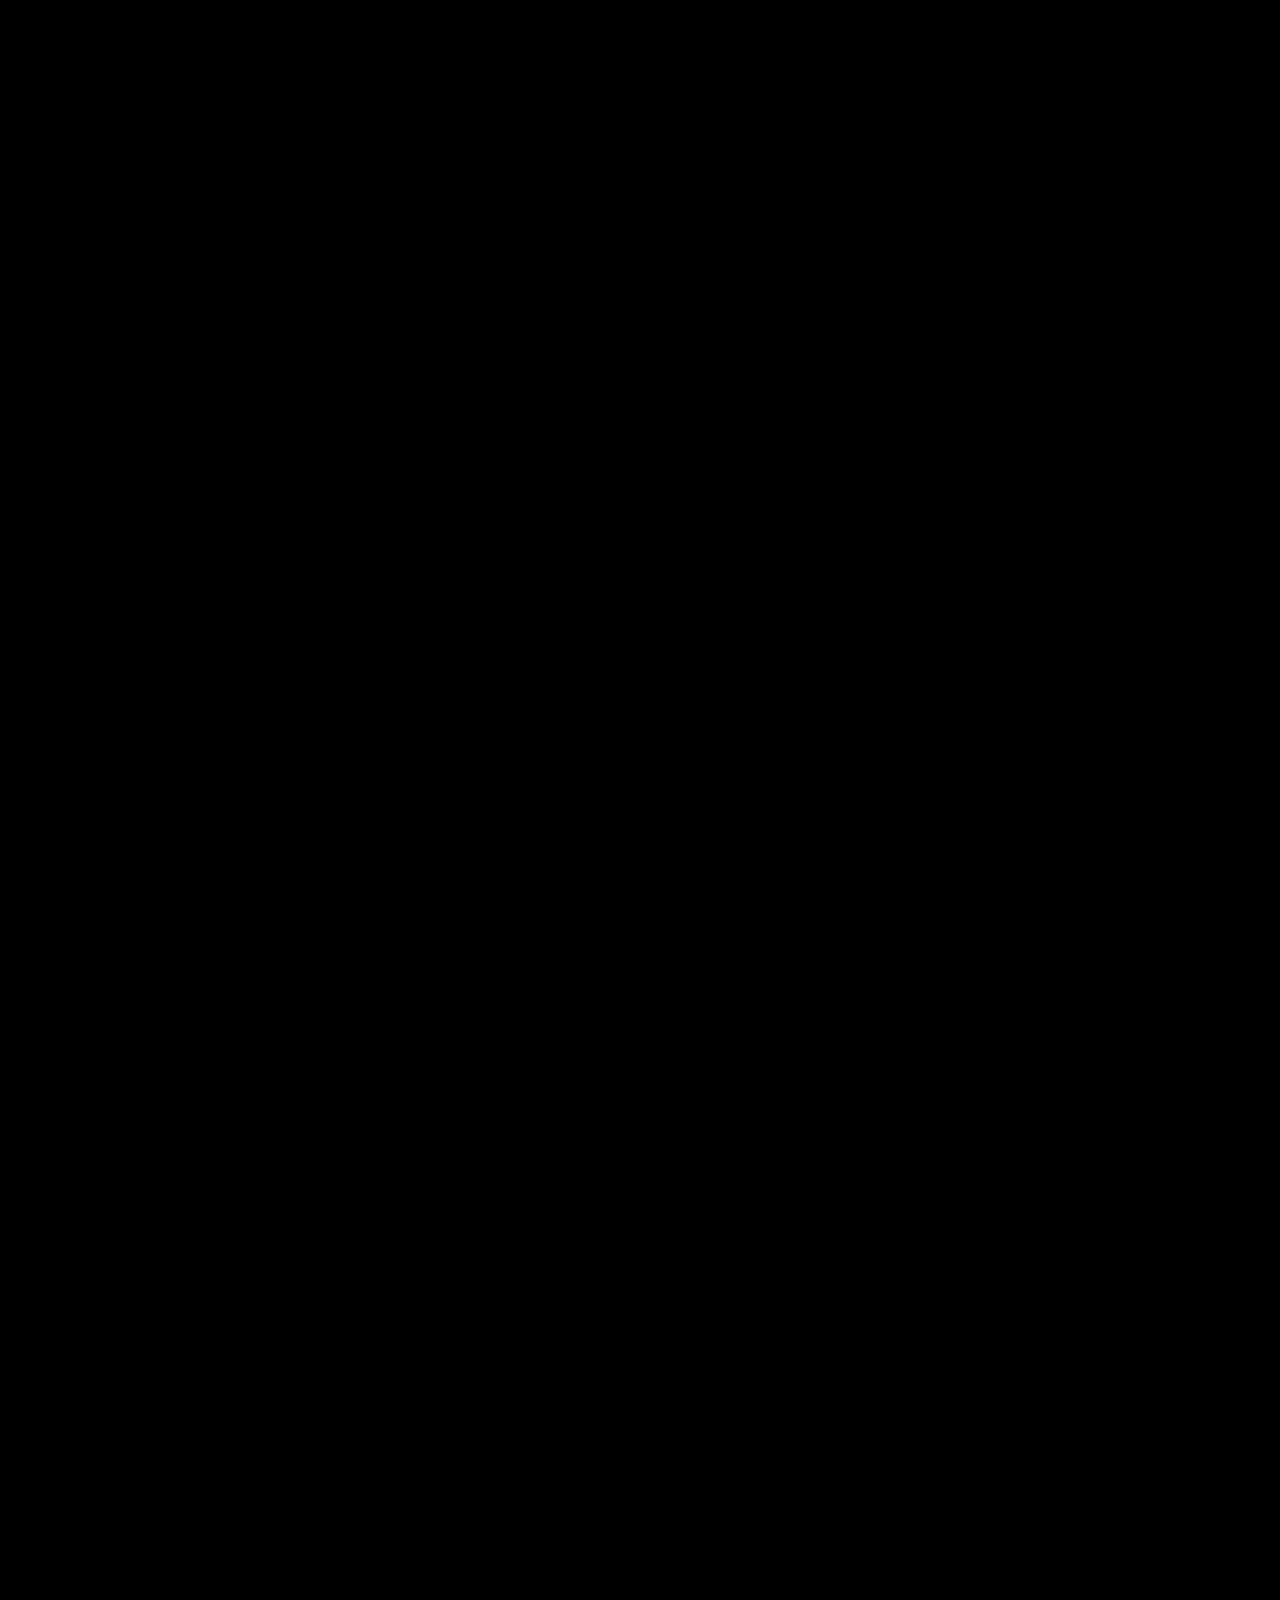
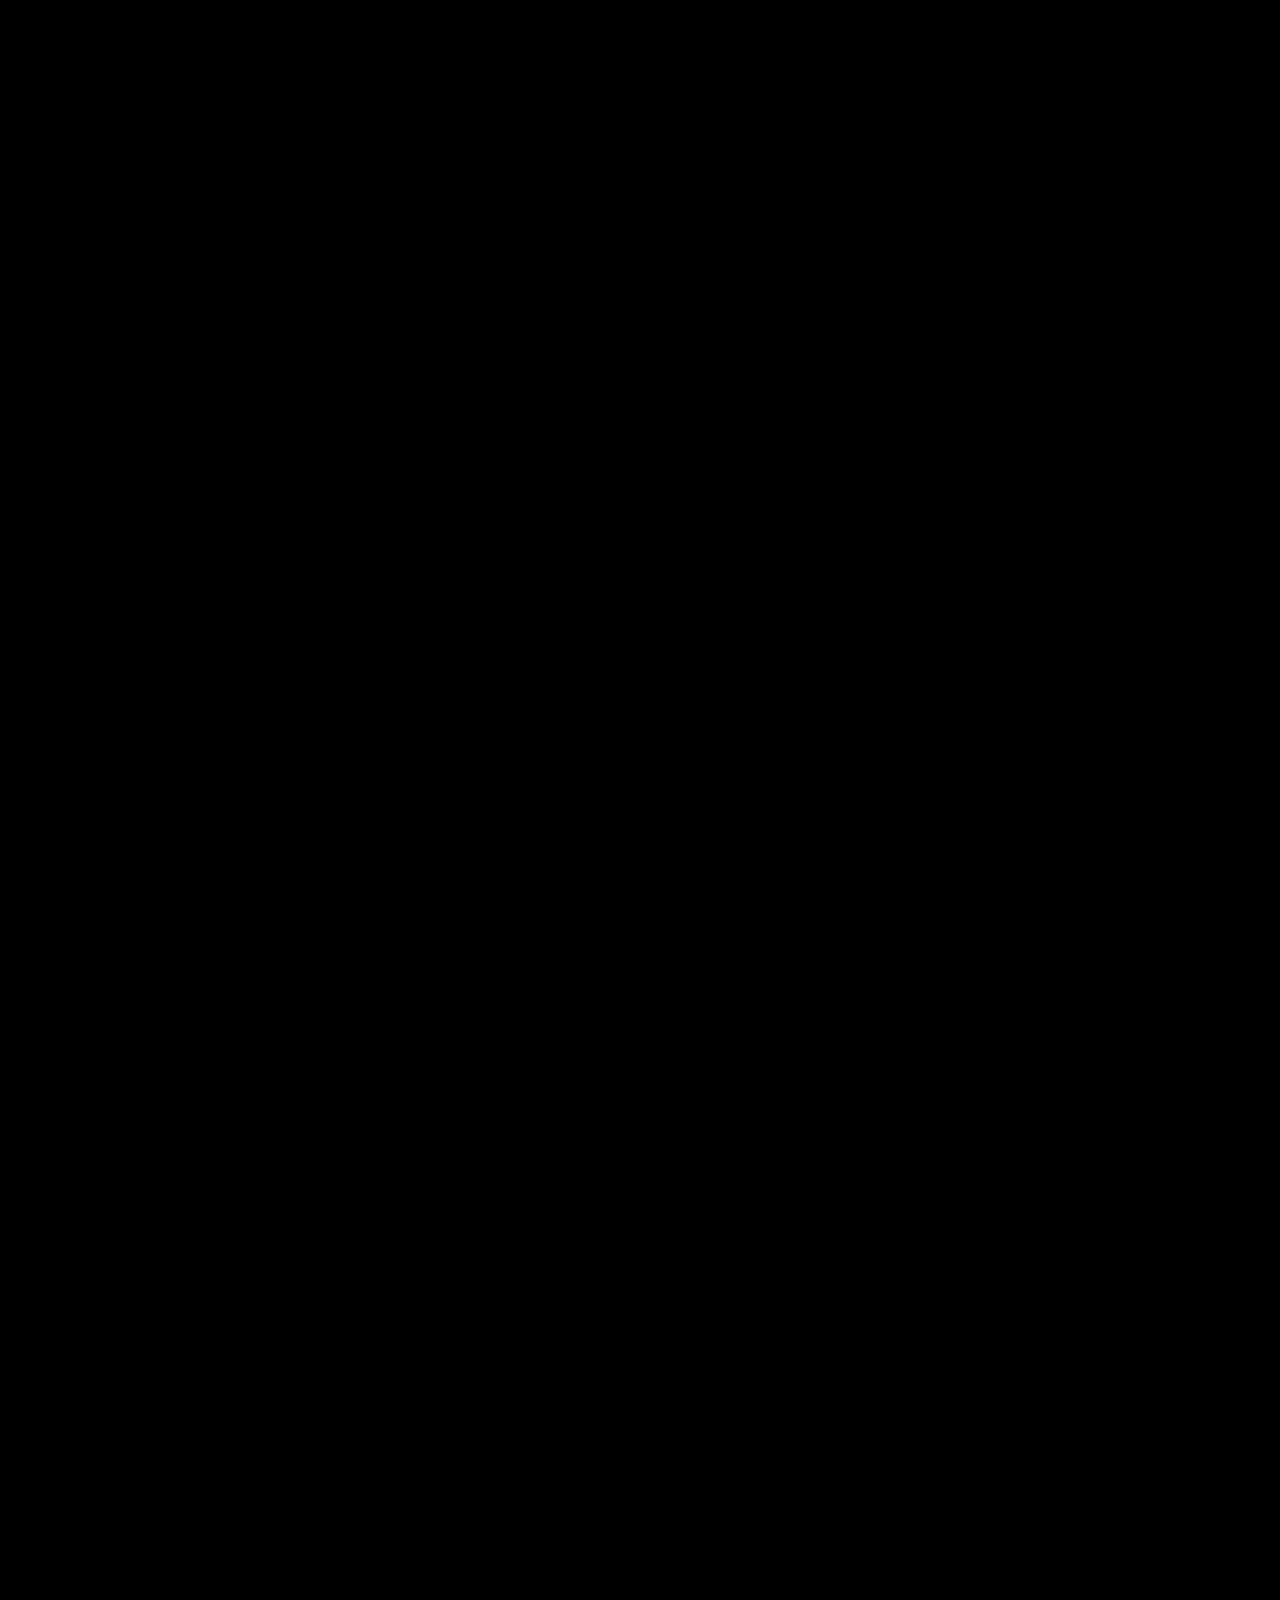
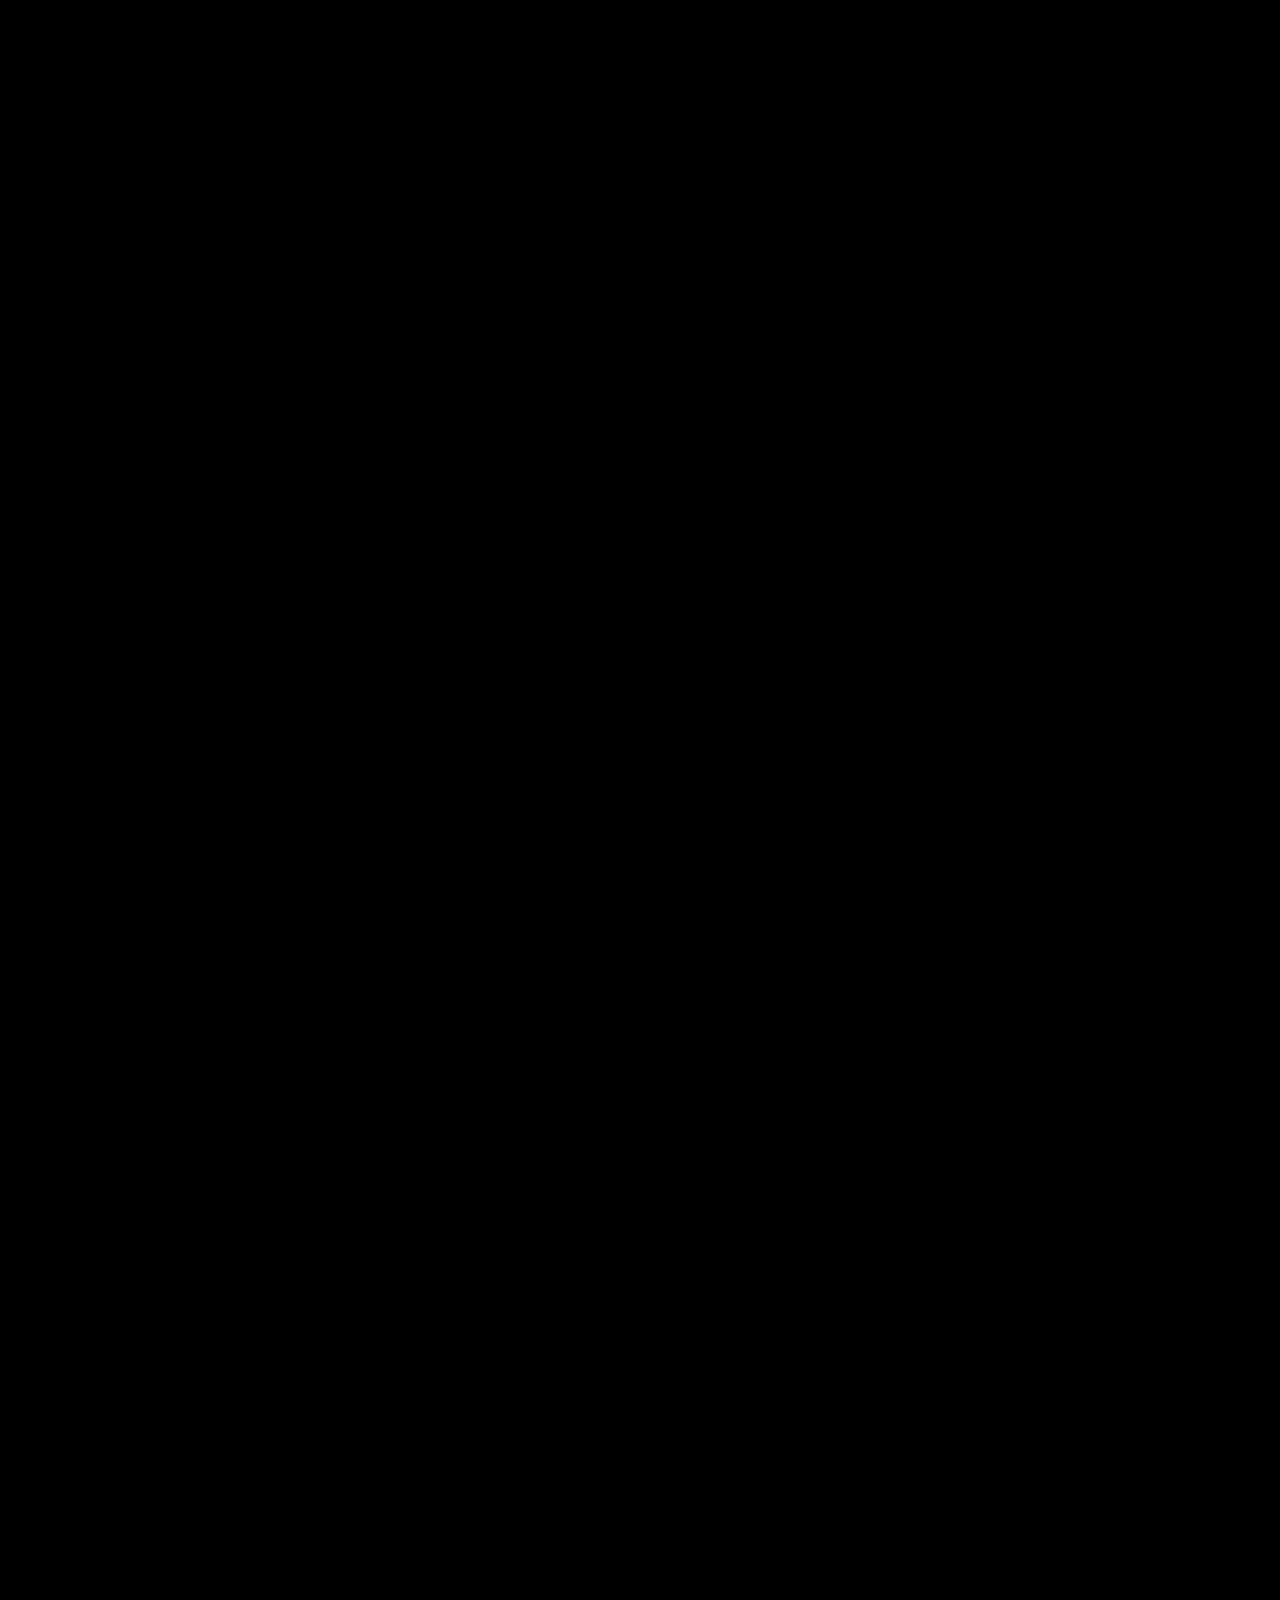
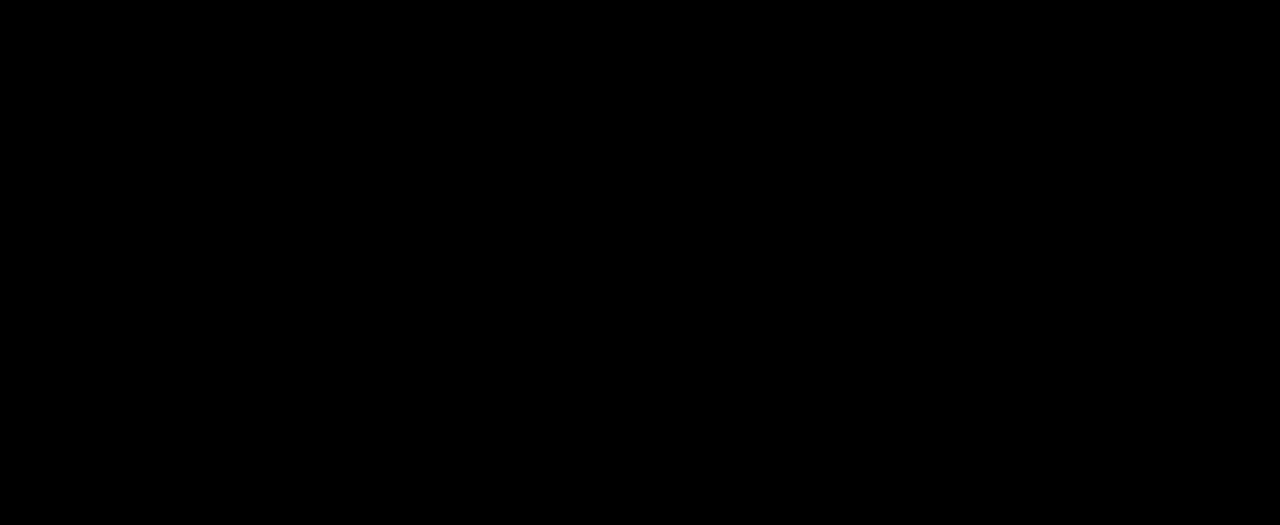
==== commit 551f4b5a: "Rebuild eclipse-horizon as one continuous scroll film: single stage, camera pull-back and zoom, tota" ====
--- a/eclipse-horizon/index.html
+++ b/eclipse-horizon/index.html
@@ -4,102 +4,96 @@
   <meta charset="UTF-8">
   <meta name="viewport" content="width=device-width, initial-scale=1.0, viewport-fit=cover">
   <title>Eclipse Horizon</title>
-  <meta name="description" content="A scroll study of the geometry of a total solar eclipse, from first contact to the last bead.">
+  <meta name="description" content="A continuous scroll film through the geometry of a total solar eclipse, from first contact to the last bead.">
   <meta name="theme-color" content="#000000">
   <link rel="stylesheet" href="styles.css">
 </head>
 <body>
 
-  <div class="scroll-track" id="track">
+  <div class="film" id="film">
     <div class="stage">
       <canvas id="sky"></canvas>
-      <div class="hero-caption" id="hero-caption">
+    </div>
+
+    <section class="band" id="b-hero">
+      <div class="copy copy-hero">
         <p class="kicker">A total solar eclipse</p>
         <p class="hero-line">The sky's rarest show is a coincidence of sizes.</p>
       </div>
-    </div>
+    </section>
+
+    <section class="band" id="b-geom">
+      <div class="copy">
+        <p class="kicker">Geometry 01 · Coincidence</p>
+        <h2 class="display" id="dist-verdict">Total</h2>
+        <p class="statement" id="dist-statement">Full cover. Daylight collapses.</p>
+        <input class="knob" type="range" id="dist-slider" min="356500" max="406700" value="356500" step="100" aria-label="Moon distance">
+        <p class="mono" id="dist-read"></p>
+      </div>
+    </section>
+
+    <section class="band" id="b-tot">
+      <div class="copy">
+        <p class="kicker">Totality</p>
+        <h2 class="display">The corona</h2>
+        <p class="statement">The outer atmosphere appears, silver-white, only while the moon hides the sun.</p>
+      </div>
+    </section>
+
+    <section class="band" id="b-flash">
+      <div class="copy">
+        <p class="kicker">Light 02 · The last bead</p>
+        <h2 class="display">Diamond ring</h2>
+        <p class="statement">Sunlight threads the valleys of the moon as the final bead. Francis Baily drew it in 1836.</p>
+      </div>
+    </section>
+
+    <section class="band" id="b-shadow">
+      <div class="copy">
+        <p class="kicker">Geometry 03 · The shadow</p>
+        <h2 class="display" id="sweep-verdict">Path centre</h2>
+        <p class="statement">One shadow races across the face of the Earth. Where you stand decides everything.</p>
+        <input class="knob" type="range" id="sweep-slider" min="0" max="100" value="50" aria-label="Umbra position along the path">
+        <p class="mono" id="sweep-read"></p>
+      </div>
+    </section>
+
+    <section class="band" id="b-dur">
+      <div class="copy">
+        <p class="kicker">Geometry 04 · Duration</p>
+        <h2 class="display">7:32</h2>
+        <p class="statement">The ceiling for a total eclipse. Most totality lasts a fraction of it.</p>
+        <div class="chart">
+          <div class="row top"><span class="lbl">theoretical ceiling</span><span class="bar" style="width:100%"></span><span class="num">7:32</span></div>
+          <div class="row"><span class="lbl">Karachi 1955</span><span class="bar" style="width:94.7%"></span><span class="num">7:08</span></div>
+          <div class="row"><span class="lbl">Luxor 2027</span><span class="bar" style="width:84.7%"></span><span class="num">6:23</span></div>
+          <div class="row"><span class="lbl">North America 2024</span><span class="bar" style="width:59.3%"></span><span class="num">4:28</span></div>
+          <div class="row"><span class="lbl">Iceland and Spain 2026</span><span class="bar" style="width:30.5%"></span><span class="num">2:18</span></div>
+        </div>
+      </div>
+    </section>
+
+    <section class="band" id="b-cor">
+      <div class="copy">
+        <p class="kicker">Light 05 · The paradox</p>
+        <h2 class="display">1,000,000 °C</h2>
+        <p class="statement">The corona burns a hundred times hotter than the surface beneath it. Nobody has fully explained why.</p>
+      </div>
+    </section>
+
+    <section class="band" id="b-fut">
+      <div class="copy">
+        <p class="kicker">Future 06 · The clock</p>
+        <p class="statement">The moon drifts 3.8 centimetres away every year. The perfect fit is slowly unwinding, and totality has an end date.</p>
+        <div class="stats">
+          <div class="stat"><b>3.8 cm</b><span>moon drift, per year</span></div>
+          <div class="stat"><b>600 Myr</b><span>until the last total eclipse</span></div>
+          <div class="stat"><b>18y 11d 8h</b><span>the saros cycle</span></div>
+        </div>
+        <p class="mono">Figures from NASA eclipse bulletins and lunar laser ranging.</p>
+      </div>
+    </section>
   </div>
-
-  <section class="scene" id="s1">
-    <div class="object">
-      <div class="solar-pair" id="solar-pair">
-        <div class="orb sun-ui" id="ui-sun"></div>
-        <div class="orb moon-ui" id="ui-moon"></div>
-      </div>
-    </div>
-    <div class="copy">
-      <p class="kicker">Geometry 01 · Coincidence</p>
-      <h2 class="display" id="dist-verdict">Total</h2>
-      <p class="statement" id="dist-statement">Full cover. Daylight collapses.</p>
-      <input class="knob" type="range" id="dist-slider" min="356500" max="406700" value="384400" step="100" aria-label="Moon distance">
-      <p class="mono" id="dist-read"></p>
-    </div>
-  </section>
-
-  <section class="scene" id="s2">
-    <div class="object earth-object">
-      <div class="earth-scene" id="earth-scene">
-        <div class="earth" id="earth"></div>
-        <div class="umbra" id="umbra"></div>
-      </div>
-    </div>
-    <div class="copy">
-      <p class="kicker">Geometry 02 · The shadow</p>
-      <h2 class="display" id="sweep-verdict">Path centre</h2>
-      <p class="statement">One shadow races across the face of the Earth. Where you stand decides everything.</p>
-      <input class="knob" type="range" id="sweep-slider" min="0" max="100" value="50" aria-label="Umbra position along the path">
-      <p class="mono" id="sweep-read"></p>
-    </div>
-  </section>
-
-  <section class="scene" id="s3">
-    <div class="copy">
-      <p class="kicker">Geometry 03 · Duration</p>
-      <h2 class="display">7:32</h2>
-      <p class="statement">The ceiling for a total eclipse. Most totality lasts a fraction of it.</p>
-      <div class="chart">
-        <div class="row top"><span class="lbl">theoretical ceiling</span><span class="bar" style="width:100%"></span><span class="num">7:32</span></div>
-        <div class="row"><span class="lbl">Karachi 1955</span><span class="bar" style="width:94.7%"></span><span class="num">7:08</span></div>
-        <div class="row"><span class="lbl">Luxor 2027</span><span class="bar" style="width:84.7%"></span><span class="num">6:23</span></div>
-        <div class="row"><span class="lbl">North America 2024</span><span class="bar" style="width:59.3%"></span><span class="num">4:28</span></div>
-        <div class="row"><span class="lbl">Iceland and Spain 2026</span><span class="bar" style="width:30.5%"></span><span class="num">2:18</span></div>
-      </div>
-    </div>
-  </section>
-
-  <section class="scene" id="s4">
-    <div class="object"><canvas id="corona2"></canvas></div>
-    <div class="copy">
-      <p class="kicker">Light 04 · The paradox</p>
-      <h2 class="display">1,000,000 °C</h2>
-      <p class="statement">The corona burns a hundred times hotter than the surface beneath it. Nobody has fully explained why.</p>
-    </div>
-  </section>
-
-  <section class="scene" id="s5">
-    <div class="object"><div class="flash"><span class="streak"></span><span class="streak v"></span></div></div>
-    <div class="copy">
-      <p class="kicker">Light 05 · The last bead</p>
-      <h2 class="display">Diamond ring</h2>
-      <p class="statement">Sunlight threads the valleys of the moon as the final bead. Francis Baily drew it in 1836.</p>
-    </div>
-  </section>
-
-  <section class="scene" id="s6">
-    <div class="copy">
-      <p class="kicker">Future 06 · The clock</p>
-      <p class="statement">The moon drifts 3.8 centimetres away every year. The perfect fit is slowly unwinding, and totality has an end date.</p>
-      <div class="stats">
-        <div class="stat"><b>3.8 cm</b><span>moon drift, per year</span></div>
-        <div class="stat"><b>600 Myr</b><span>until the last total eclipse</span></div>
-        <div class="stat"><b>18y 11d 8h</b><span>the saros cycle</span></div>
-      </div>
-    </div>
-  </section>
-
-  <footer>
-    <p class="mono">Figures from NASA eclipse bulletins and lunar laser ranging.</p>
-  </footer>
 
 <script src="script.js"></script>
 </body>
--- a/eclipse-horizon/styles.css
+++ b/eclipse-horizon/styles.css
@@ -9,13 +9,20 @@
   font-family:"Helvetica Neue",Helvetica,Arial,sans-serif;
   -webkit-font-smoothing:antialiased}
 
-/* ---------- stage ---------- */
-.scroll-track{height:640vh}
+/* ---------- film stage ---------- */
+.film{position:relative;height:1300vh}
 .stage{position:sticky;top:0;height:100vh;overflow:hidden}
 #sky{position:absolute;inset:0;width:100%;height:100%;display:block}
-.hero-caption{position:absolute;left:6vw;bottom:11vh;z-index:3;pointer-events:none}
 
-/* ---------- shared type ---------- */
+/* ---------- bands ---------- */
+.band{position:absolute;left:0;width:100%;height:100vh;display:flex;
+  align-items:flex-end;padding:12vh 6vw 14vh;overflow:hidden;
+  pointer-events:none;will-change:opacity,transform}
+.copy{position:relative;z-index:2;max-width:42rem;width:100%;
+  text-shadow:0 2px 28px rgba(0,0,0,.85)}
+.copy-hero{position:absolute;left:6vw;bottom:11vh;width:auto}
+
+/* ---------- type ---------- */
 .kicker{font-family:ui-monospace,SFMono-Regular,Menlo,Consolas,monospace;
   font-size:.72rem;letter-spacing:.35em;text-transform:uppercase;
   color:var(--dim);margin:0 0 1rem}
@@ -29,45 +36,17 @@
 .mono{font-family:ui-monospace,SFMono-Regular,Menlo,Consolas,monospace;
   font-size:.78rem;letter-spacing:.08em;color:var(--dim);margin:1rem 0 0}
 
-/* ---------- scenes ---------- */
-.scene{min-height:100vh;position:relative;display:flex;align-items:flex-end;
-  padding:12vh 6vw 14vh;overflow:hidden}
-.object{position:absolute;inset:0;z-index:0;display:grid;place-items:center;pointer-events:none}
-.copy{position:relative;z-index:2;max-width:42rem;width:100%}
-.scene .copy,.scene .object{opacity:0;transform:translateY(28px);
-  transition:opacity .9s ease,transform .9s ease}
-.scene.in .copy,.scene.in .object{opacity:1;transform:none}
-
 /* ---------- slider ---------- */
 .knob{appearance:none;-webkit-appearance:none;width:min(420px,74vw);height:2px;
-  background:var(--line);border-radius:2px;margin:0;display:block;cursor:pointer}
+  background:var(--line);border-radius:2px;margin:0;display:block;cursor:pointer;
+}
 .knob::-webkit-slider-thumb{-webkit-appearance:none;width:22px;height:22px;
   border-radius:50%;background:var(--amber);border:none;cursor:pointer;
   box-shadow:0 0 14px rgba(240,163,94,.55)}
 .knob::-moz-range-thumb{width:22px;height:22px;border-radius:50%;
   background:var(--amber);border:none;cursor:pointer}
 
-/* ---------- scene 1 ---------- */
-.solar-pair{position:relative;width:min(74vmin,540px);aspect-ratio:1;
-  display:grid;place-items:center}
-.orb{position:absolute;border-radius:50%;left:50%;top:50%;transform:translate(-50%,-50%)}
-.sun-ui{aspect-ratio:1;
-  background:radial-gradient(circle at 50% 44%, #fff6e4 0 30%, #ffcf9a 55%, #f29a4a 67%, rgba(242,154,74,0) 72%);
-  box-shadow:0 0 12vmin 2vmin rgba(255,170,90,.32), 0 0 3vmin rgba(255,220,170,.55)}
-.moon-ui{aspect-ratio:1;background:#000;z-index:2;
-  box-shadow:-3px 0 9px -2px rgba(255,205,160,.85), -1px 0 3px rgba(255,220,180,.9)}
-
-/* ---------- scene 2 ---------- */
-.earth-object{place-items:stretch}
-.earth-scene{position:absolute;inset:0;overflow:hidden}
-.earth{position:absolute;left:50%;transform:translateX(-50%);border-radius:50%;
-  background:radial-gradient(circle at 50% 26%, #171a20 0 16%, #07080c 58%);
-  box-shadow:0 -2px 0 rgba(170,190,220,.22), 0 -10px 46px rgba(120,150,200,.10)}
-.umbra{position:absolute;transform:translate(-50%,-50%);border-radius:50%;
-  background:radial-gradient(closest-side, rgba(0,0,0,.98), rgba(0,0,0,.65) 55%, rgba(0,0,0,0));
-  pointer-events:none}
-
-/* ---------- scene 3 ---------- */
+/* ---------- chart ---------- */
 .chart{display:grid;gap:1.15rem;max-width:46rem;width:100%;margin-top:.4rem}
 .row{display:grid;grid-template-columns:minmax(96px,9rem) 1fr auto;gap:1.1rem;align-items:center}
 .row .lbl{font-family:ui-monospace,Menlo,monospace;font-size:.7rem;
@@ -78,39 +57,18 @@
 .row.top .num{font-size:1.3rem;color:var(--amber)}
 .row.top .bar{background:linear-gradient(90deg, rgba(240,163,94,1), rgba(240,163,94,.45))}
 
-/* ---------- scene 4 ---------- */
-#corona2{width:100%;height:100%;display:block}
-
-/* ---------- scene 5 ---------- */
-.flash{width:min(58vmin,500px);aspect-ratio:1;position:relative}
-.flash::before{content:"";position:absolute;inset:-42%;border-radius:50%;
-  background:radial-gradient(closest-side, rgba(255,244,222,.85), rgba(255,214,160,.22) 38%, rgba(255,214,160,0) 72%);
-  filter:blur(4px)}
-.flash .streak{position:absolute;left:50%;top:50%;height:2px;width:170%;
-  transform:translate(-50%,-50%);
-  background:linear-gradient(90deg,transparent,rgba(255,240,215,.85),transparent)}
-.flash .streak.v{transform:translate(-50%,-50%) rotate(90deg);height:1px}
-.flash::after{content:"";position:absolute;inset:40%;border-radius:50%;
-  background:radial-gradient(circle,#fff 0 16%, rgba(255,230,190,.6) 42%, transparent 72%)}
-
-/* ---------- scene 6 ---------- */
+/* ---------- stats ---------- */
 .stats{display:grid;grid-template-columns:repeat(3,1fr);gap:2rem}
 .stat b{display:block;font-size:clamp(1.9rem,6vw,3.4rem);font-weight:800;
   letter-spacing:-0.03em;margin-bottom:.5rem}
 .stat span{font-family:ui-monospace,Menlo,monospace;font-size:.68rem;
   letter-spacing:.14em;text-transform:uppercase;color:var(--dim)}
 
-footer{padding:10vh 6vw 12vh;text-align:center}
-
 /* ---------- mobile ---------- */
 @media (max-width:480px){
-  .scene{padding:10vh 7vw 12vh}
+  .band{padding:10vh 7vw 12vh}
   .row{grid-template-columns:minmax(80px,6.5rem) 1fr auto;gap:.7rem}
   .row .lbl{font-size:.58rem}
   .stats{grid-template-columns:1fr;gap:1.6rem}
-  .hero-caption{bottom:9vh}
+  .copy-hero{bottom:9vh}
 }
-
-@media (prefers-reduced-motion: reduce){
-  .scene .copy,.scene .object{opacity:1;transform:none;transition:none}
-}
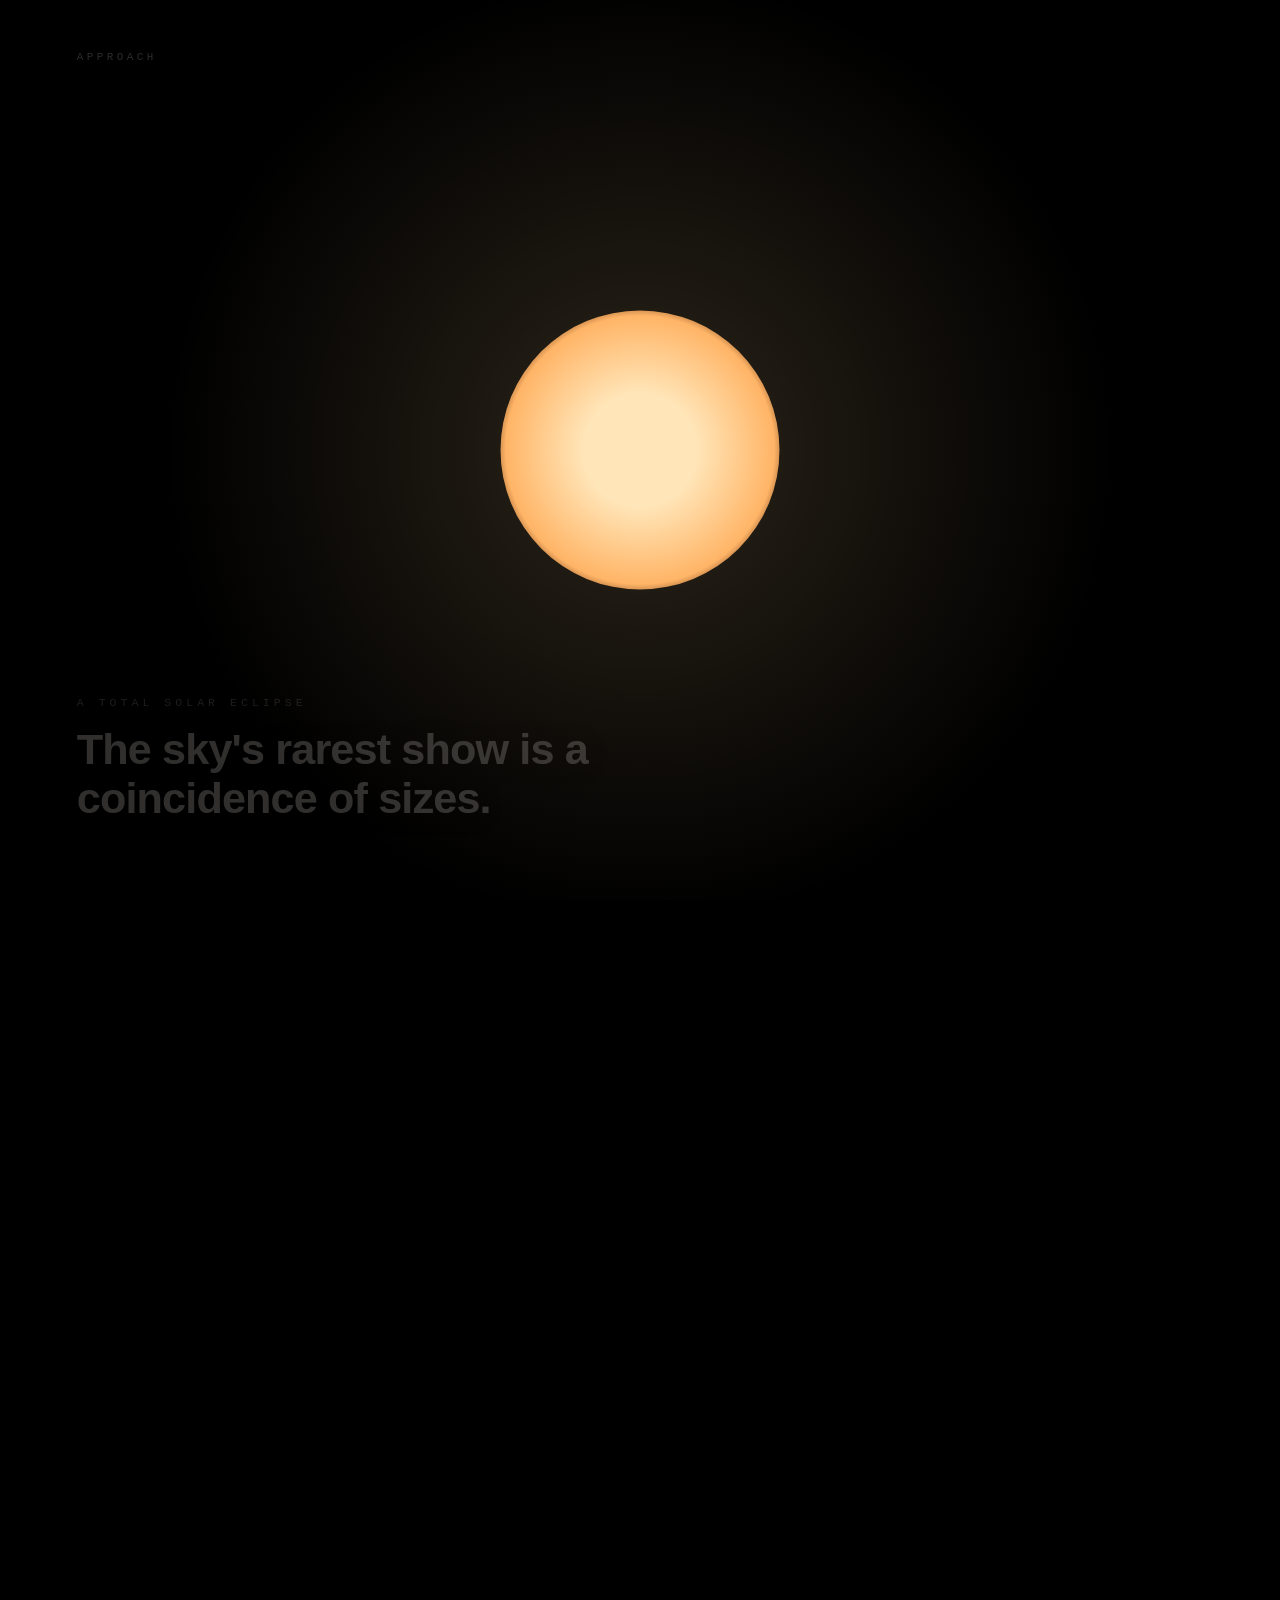
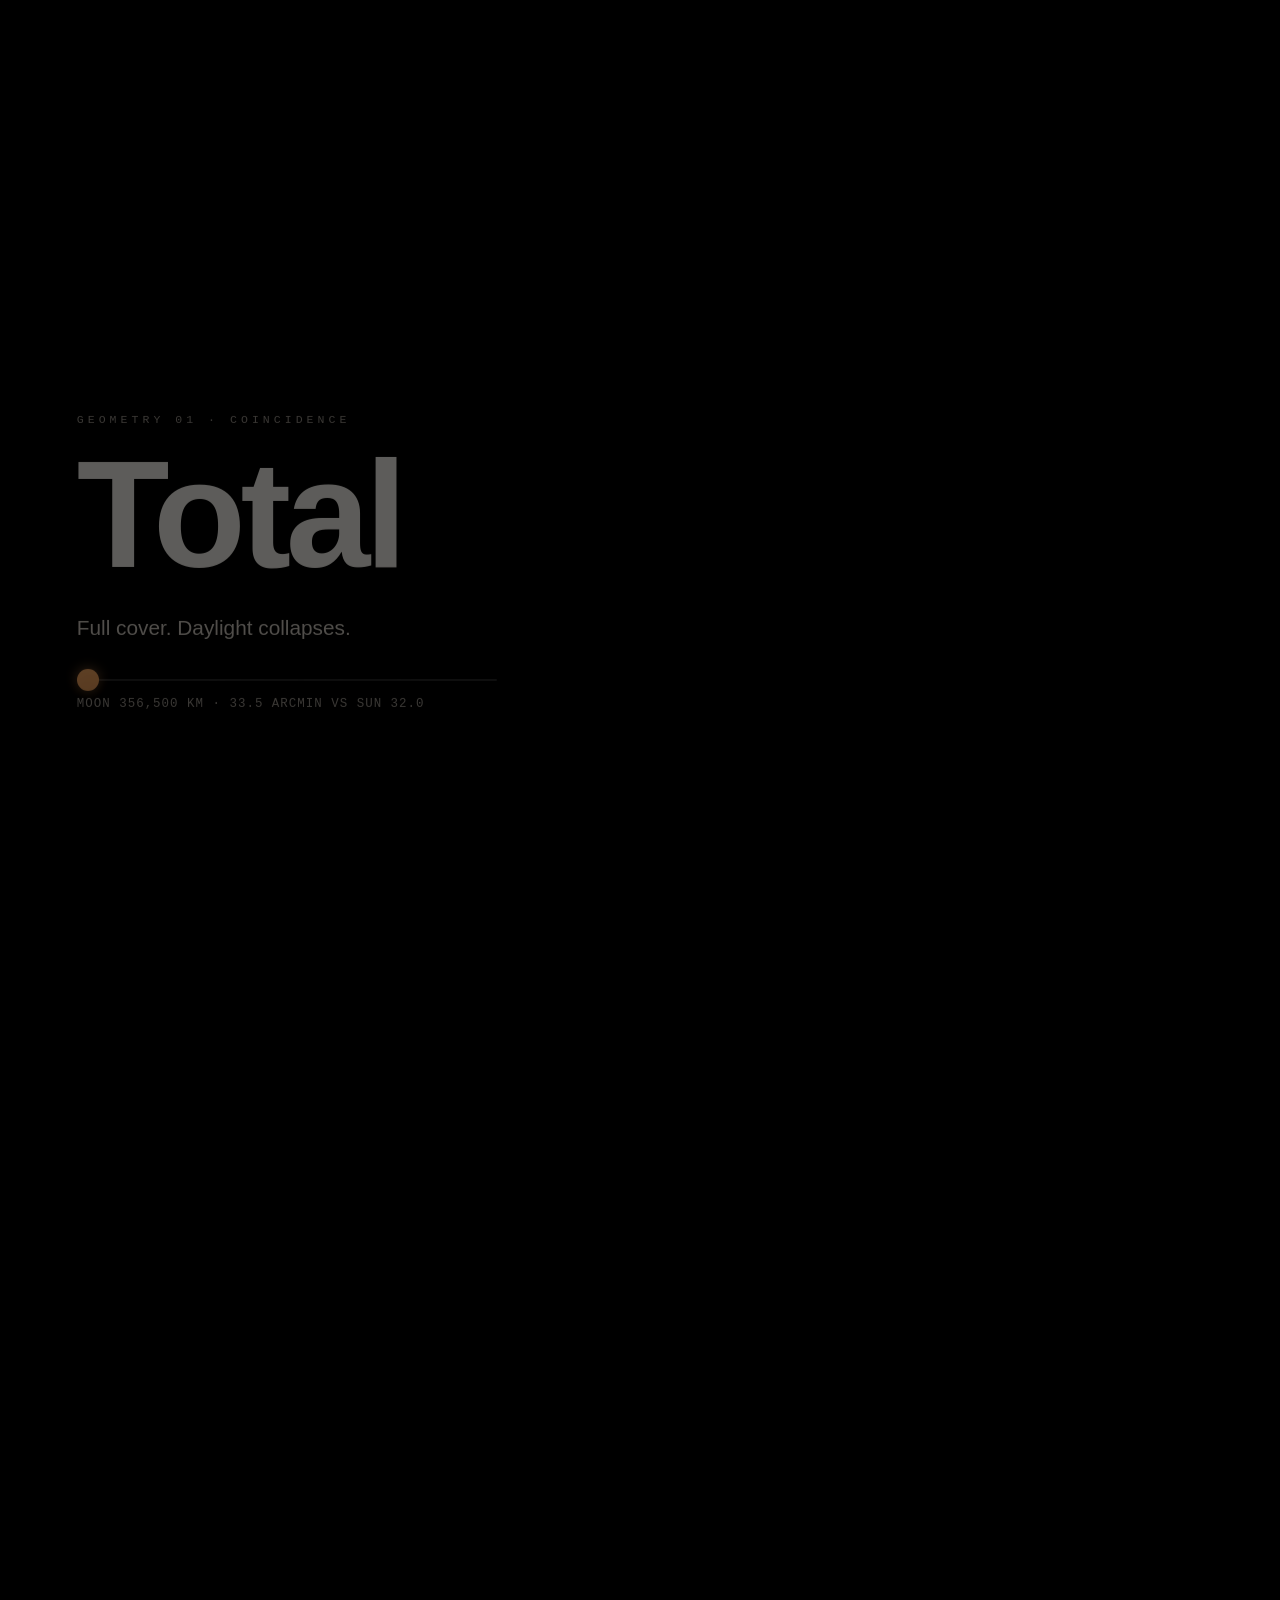
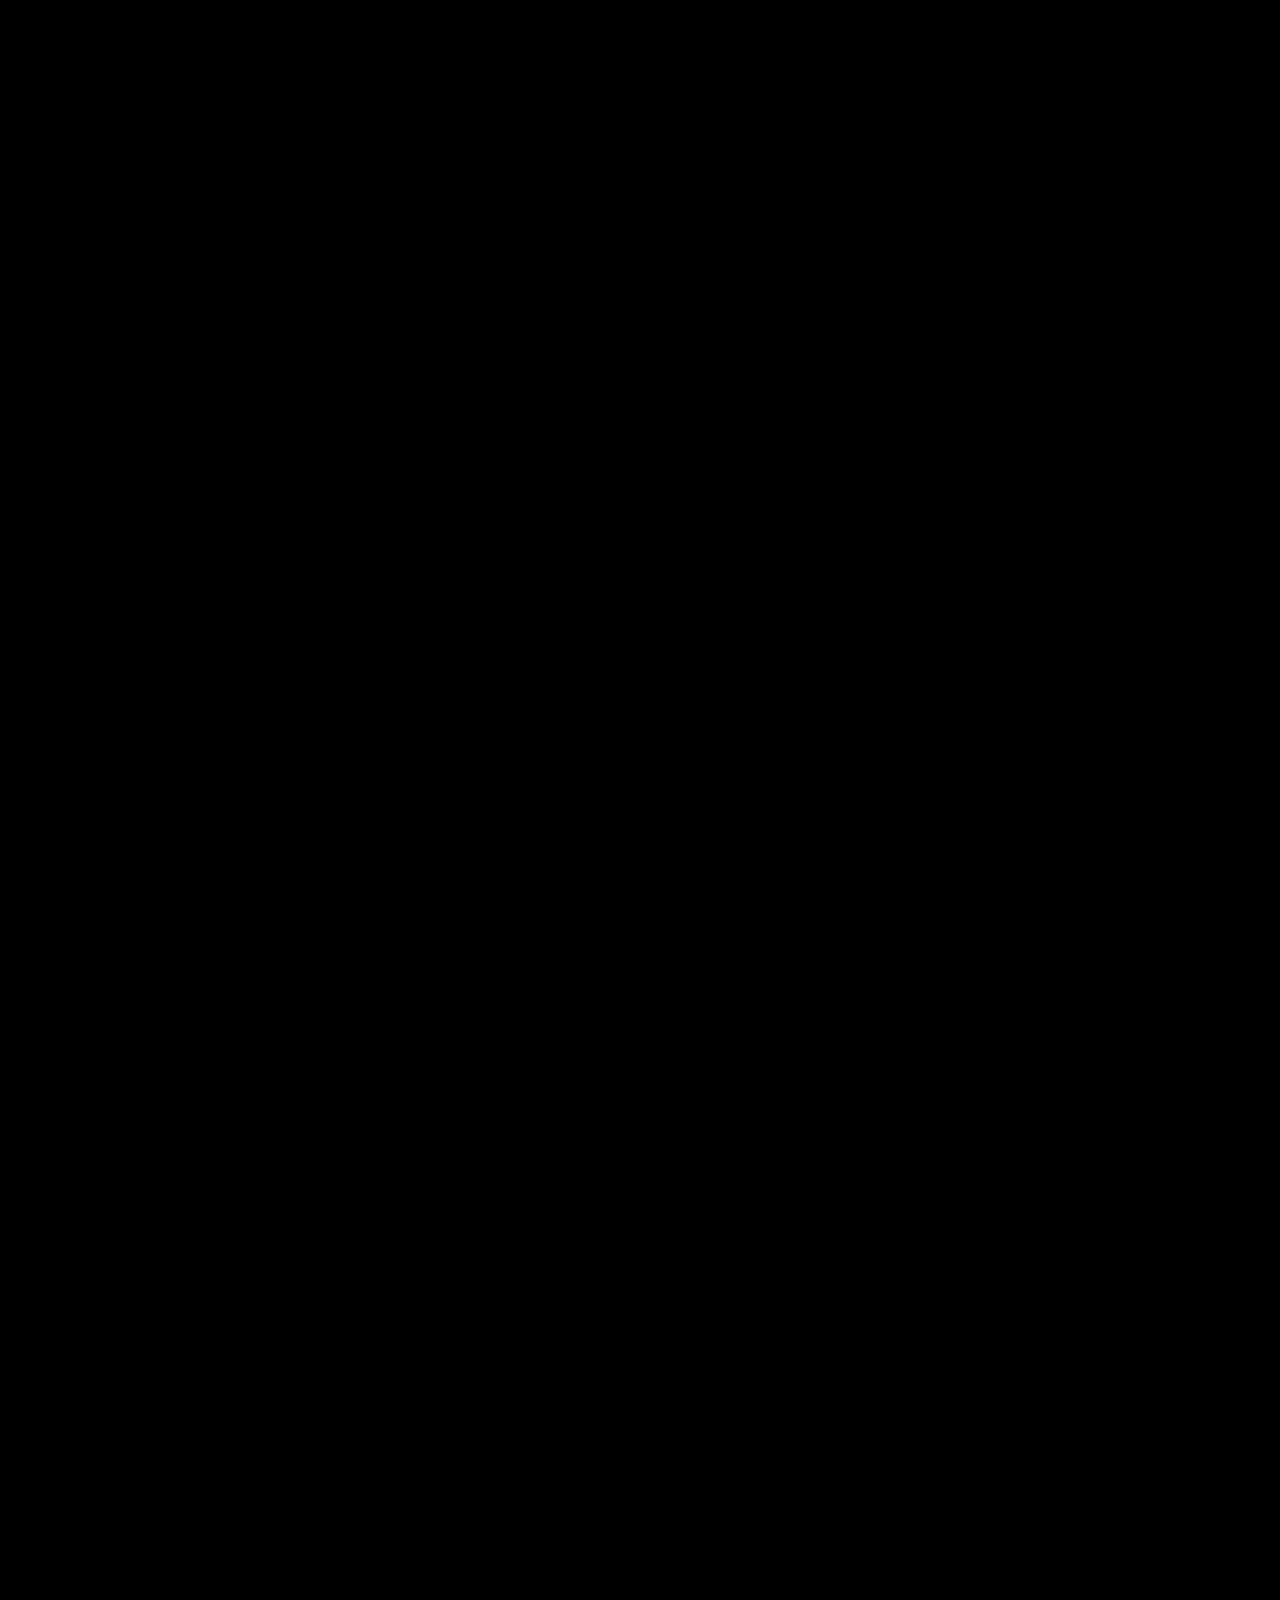
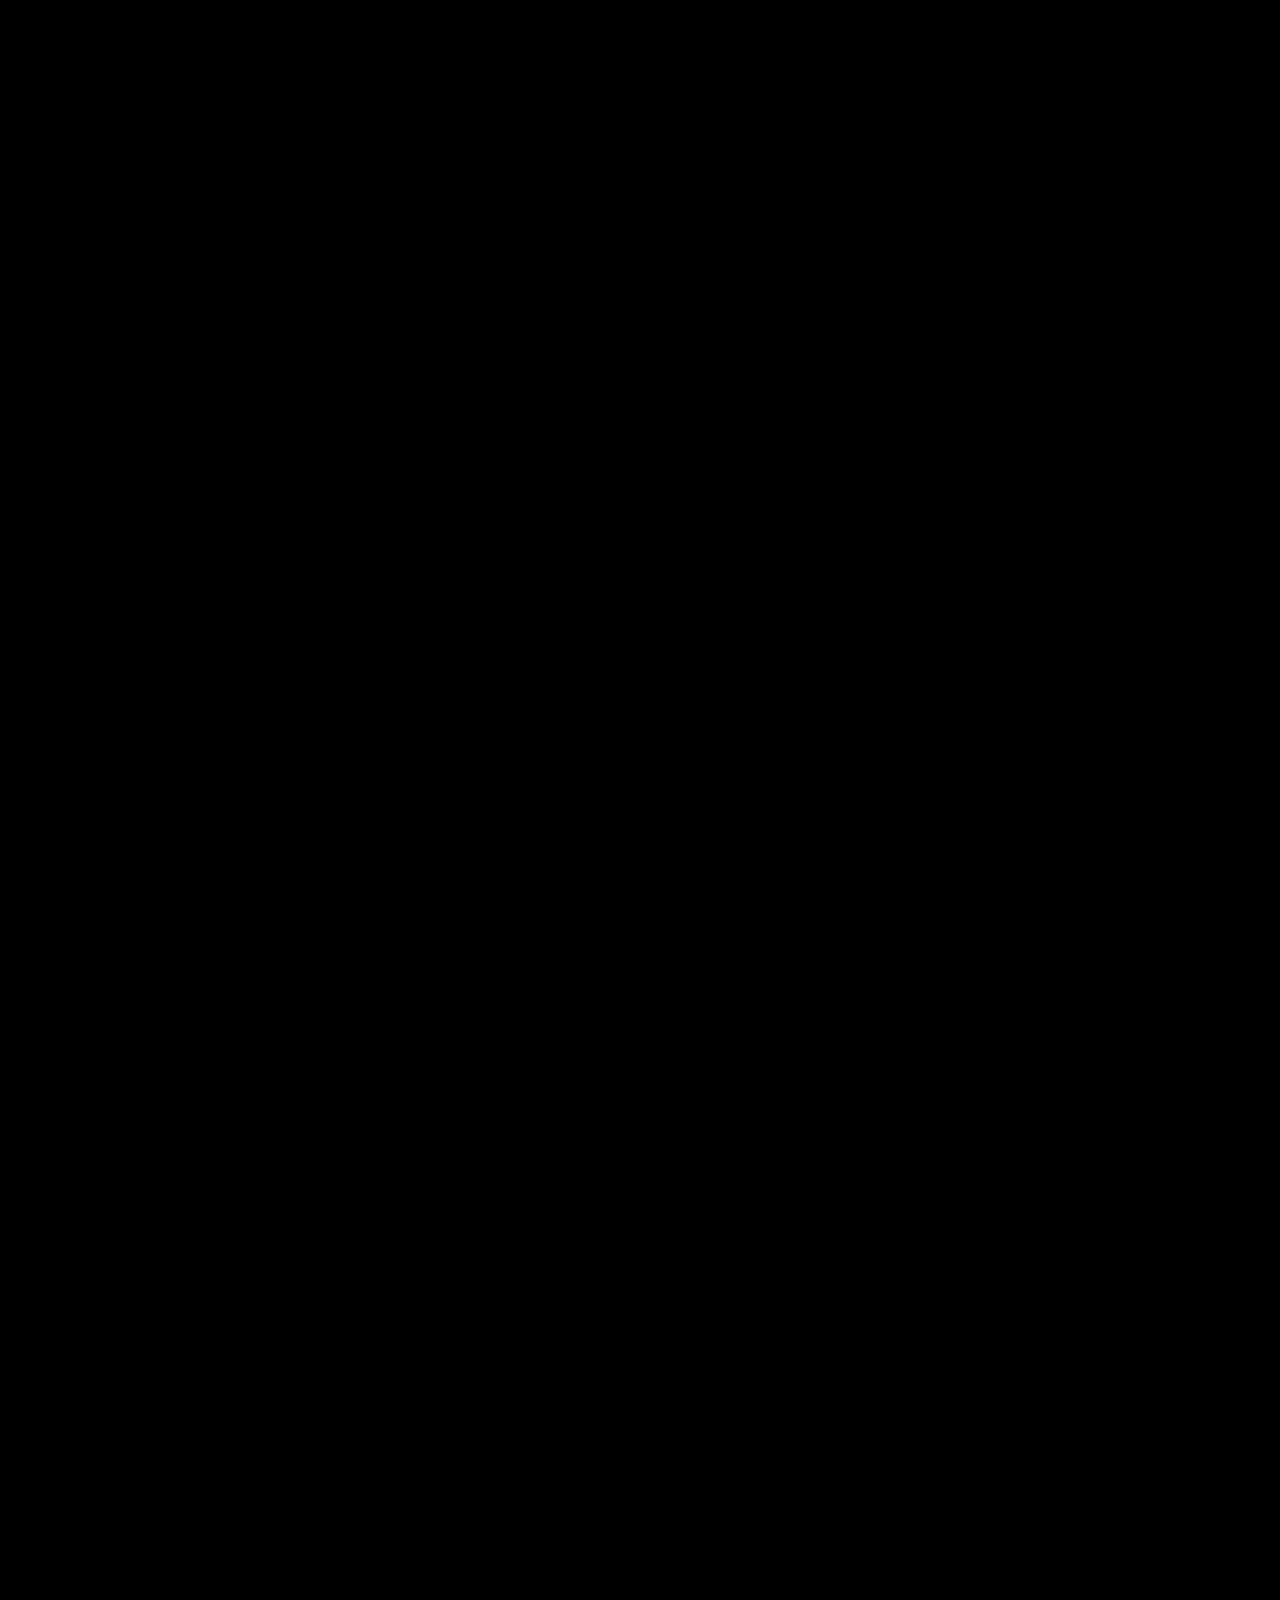
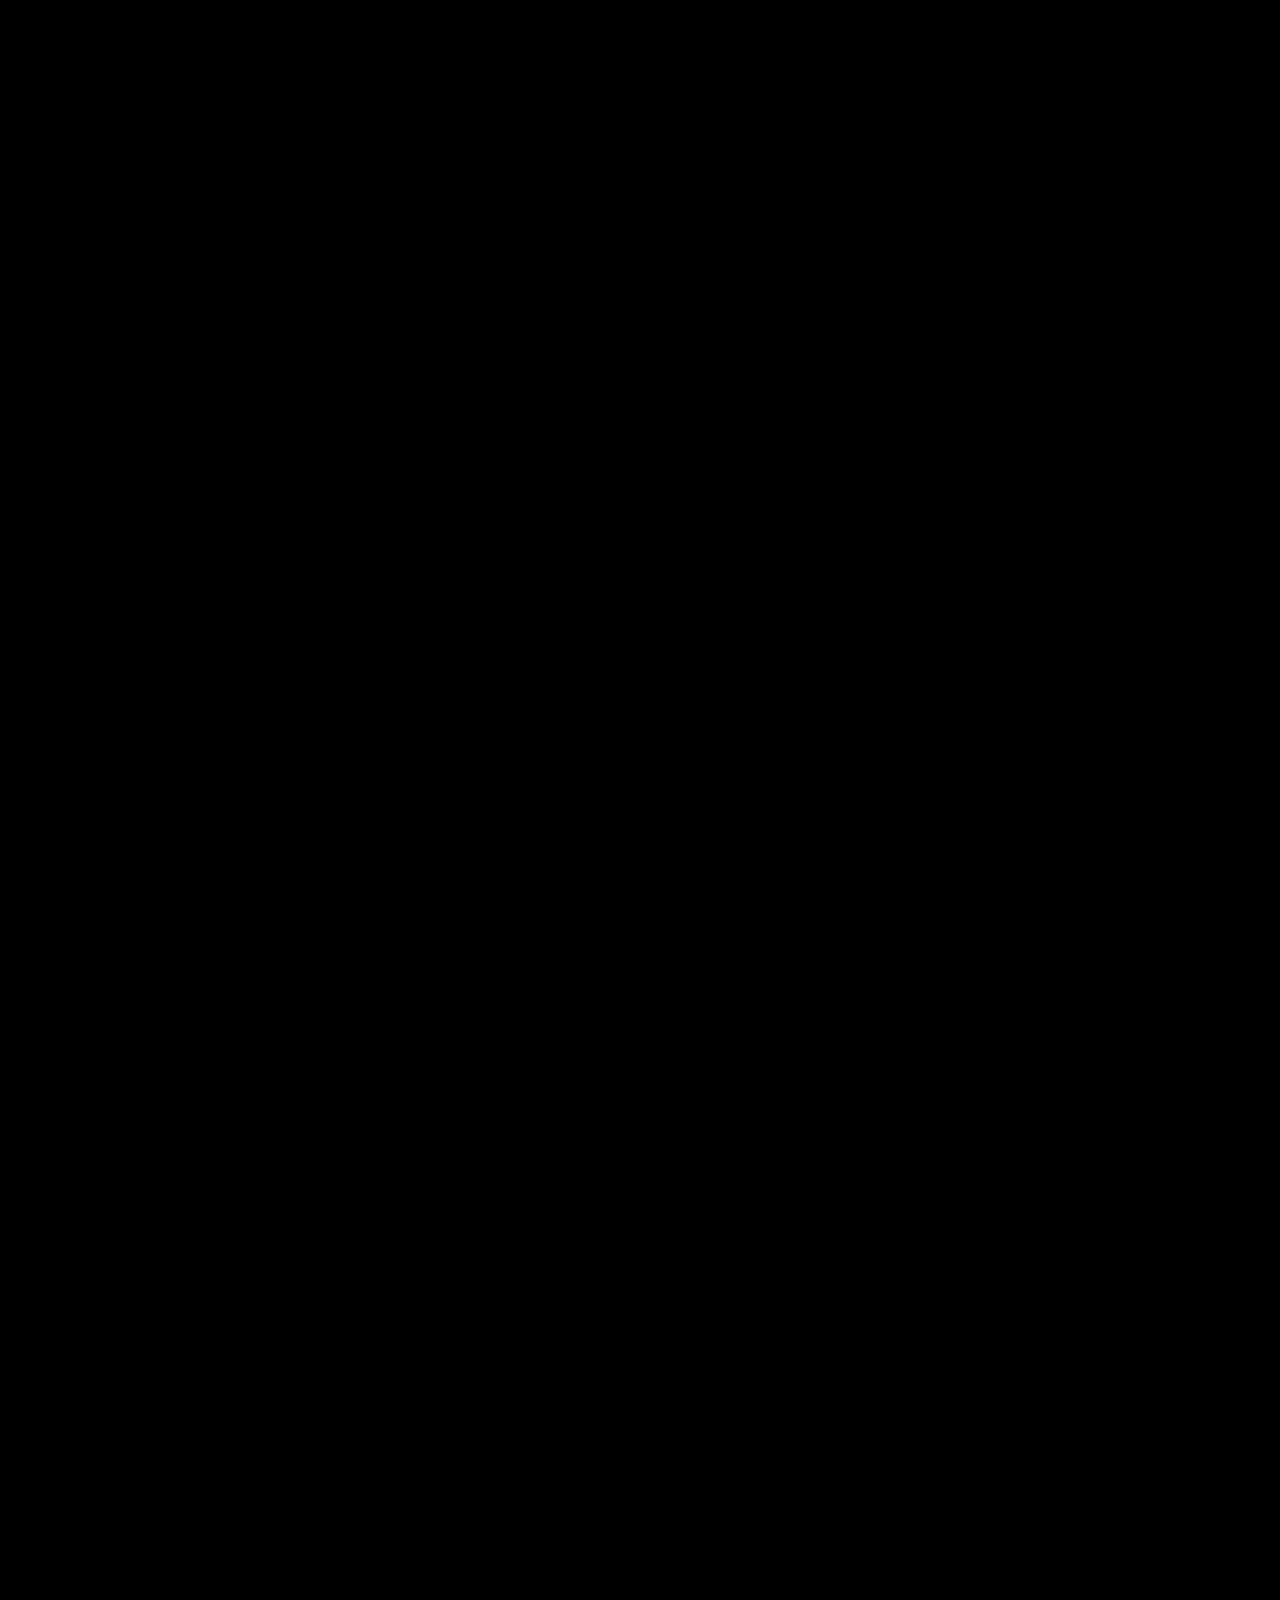
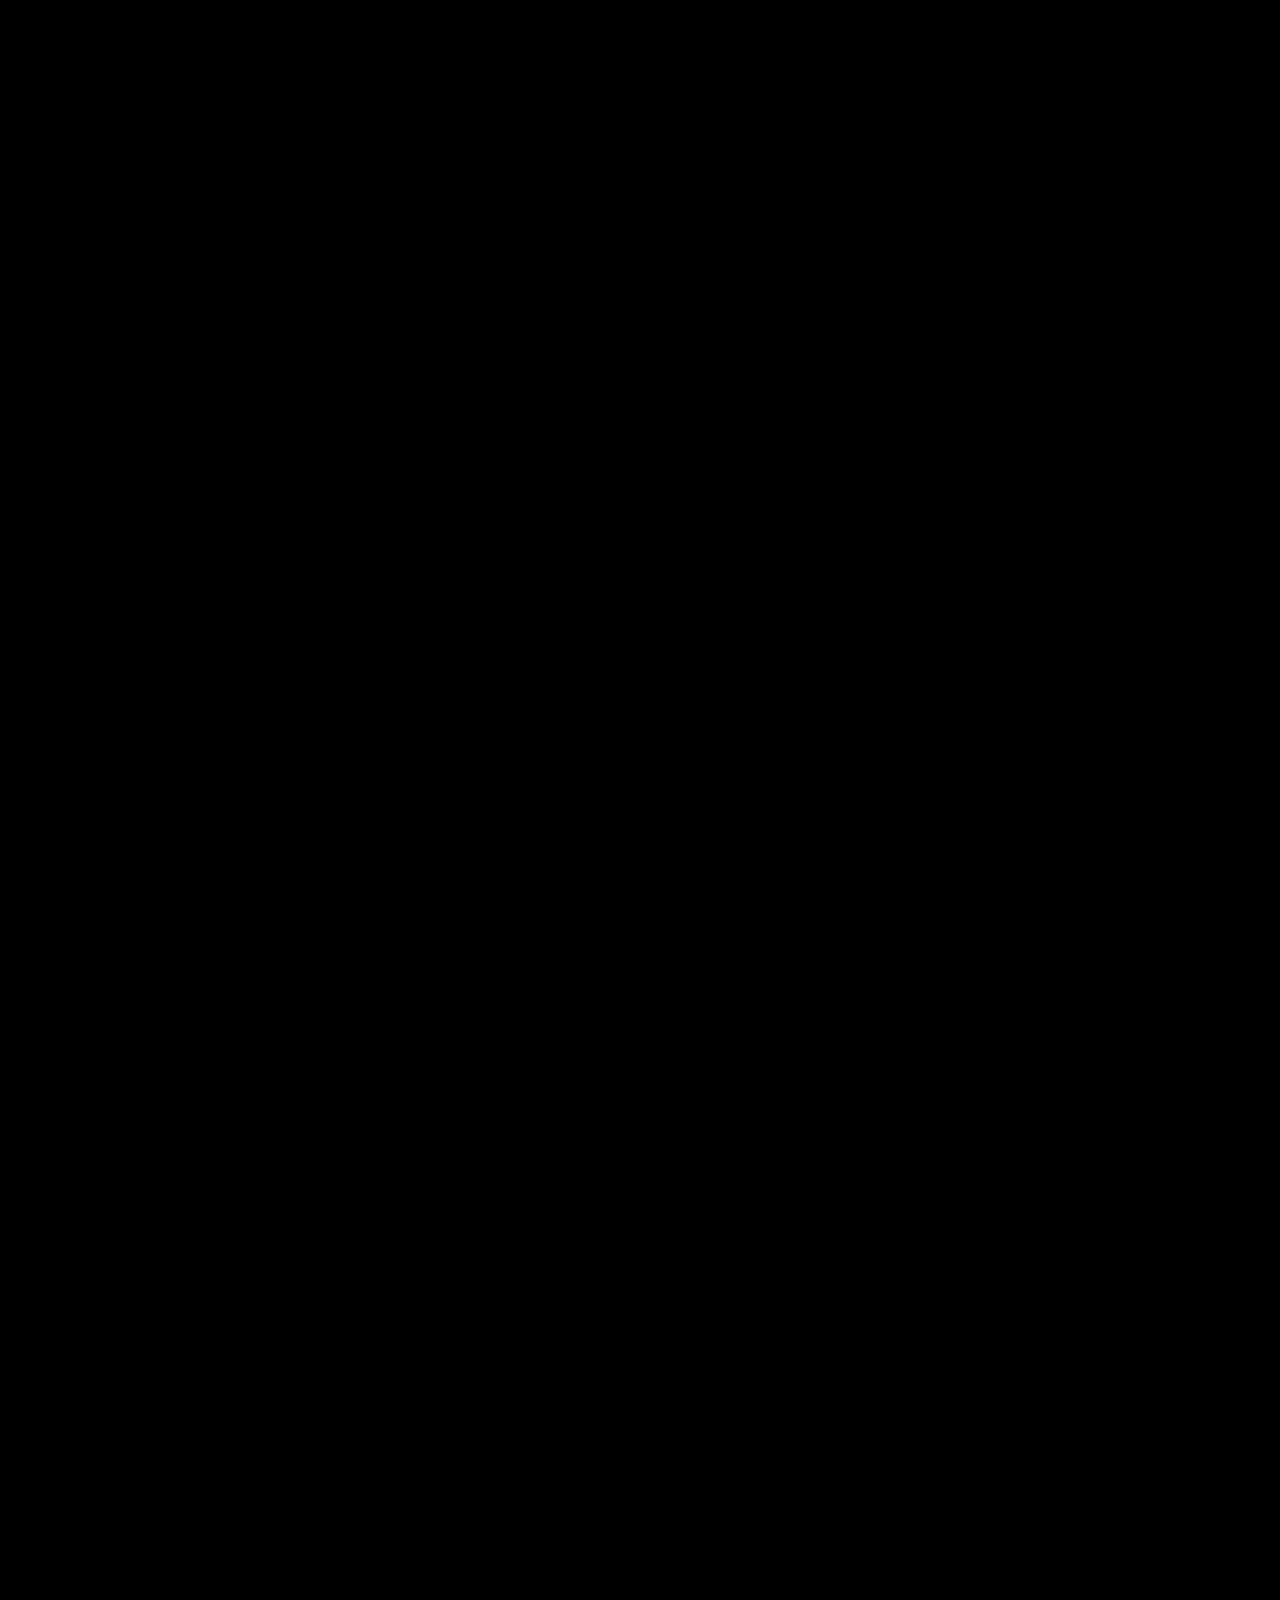
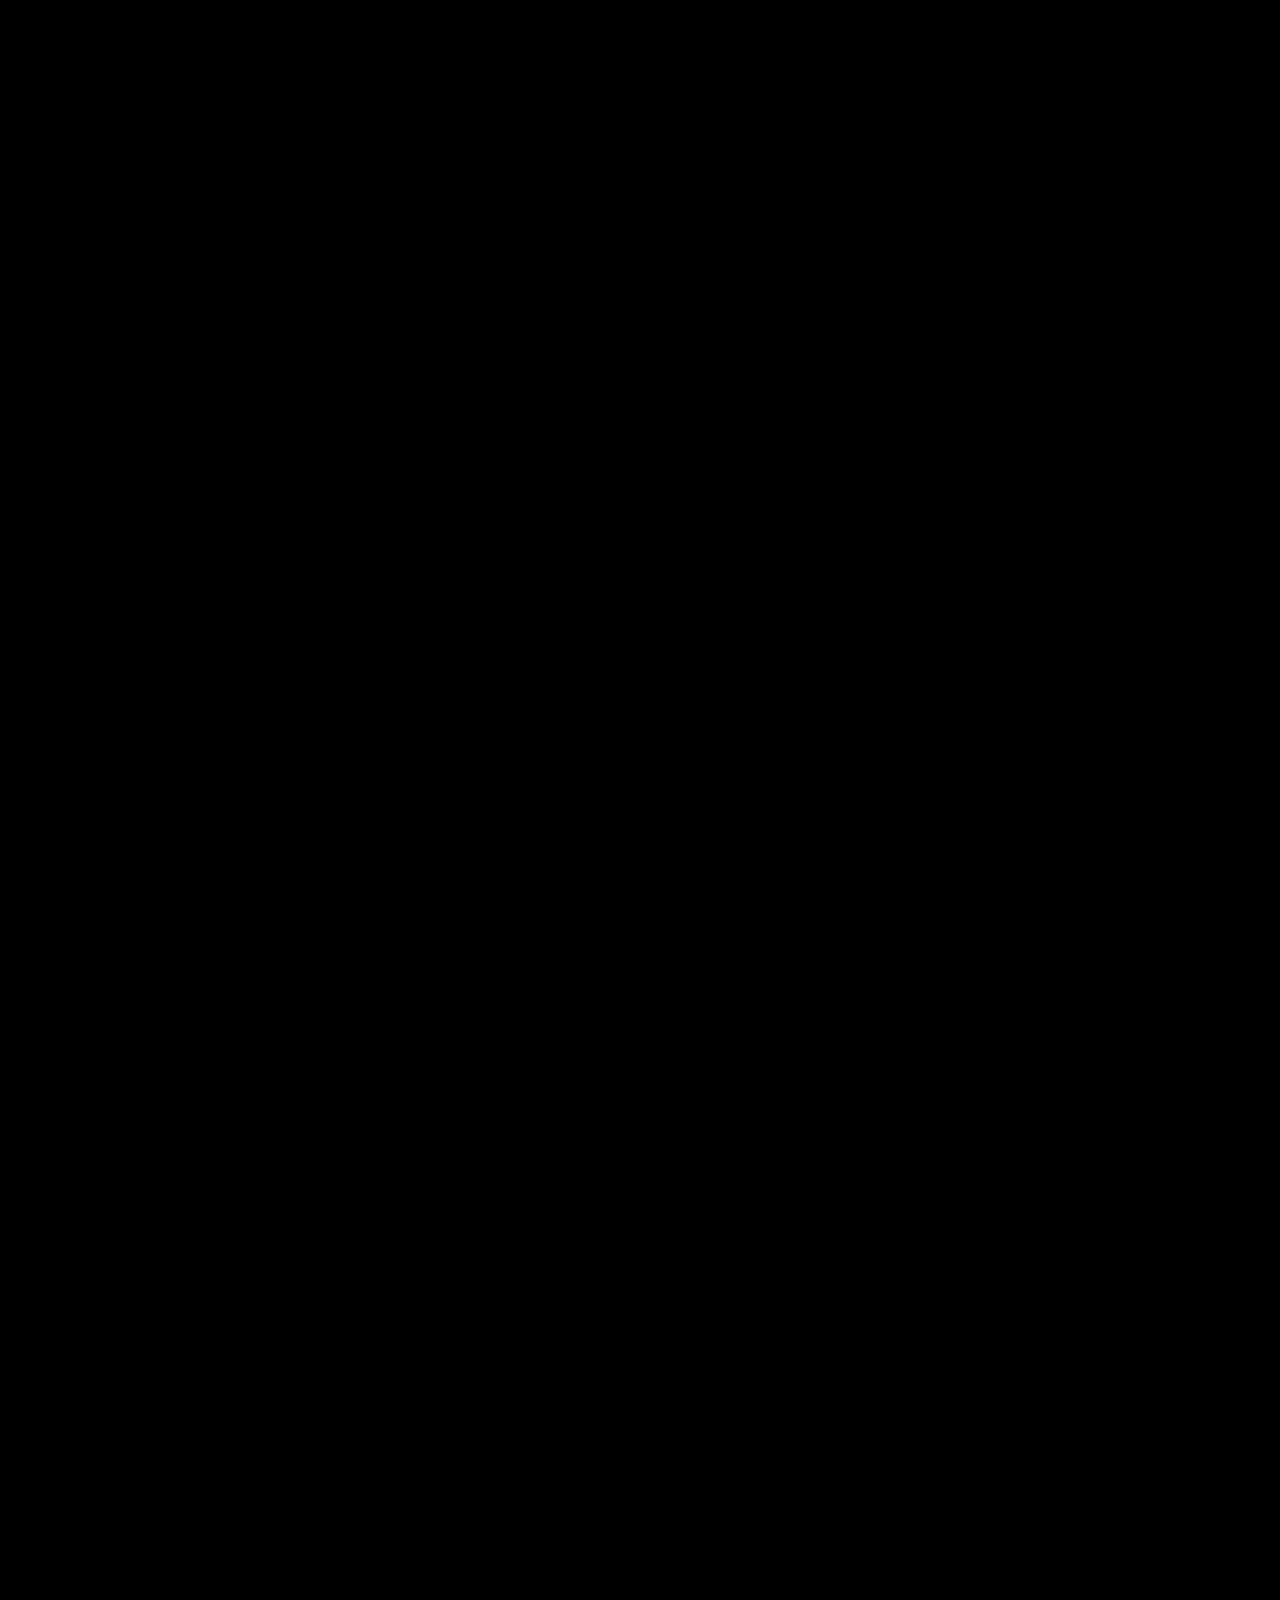
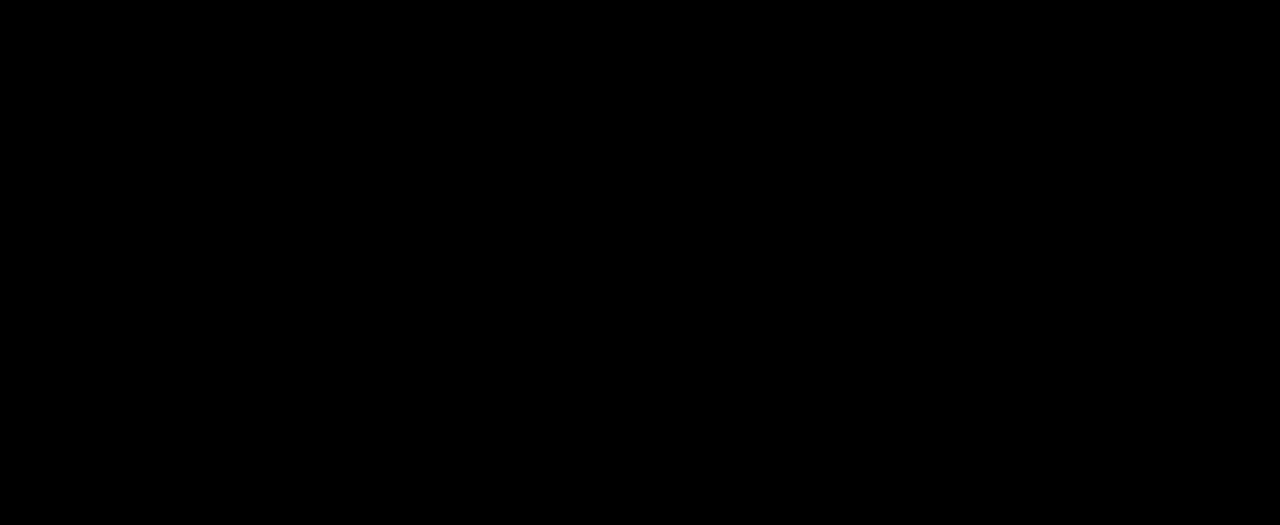
==== commit fa9e9f11: "Bring eclipse-horizon to life: chapter label through the film, tap-to-name totality layers, tappable" ====
--- a/eclipse-horizon/index.html
+++ b/eclipse-horizon/index.html
@@ -13,6 +13,12 @@
   <div class="film" id="film">
     <div class="stage">
       <canvas id="sky"></canvas>
+    </div>
+
+    <p class="chapter" id="chapter"></p>
+    <div id="tags" aria-hidden="true">
+      <span class="tag tag-a">Corona<b>streamers follow the magnetic field</b></span>
+      <span class="tag tag-b">Chromosphere<b>a hot rim at the moon's edge</b></span>
     </div>
 
     <section class="band" id="b-hero">
@@ -37,6 +43,7 @@
         <p class="kicker">Totality</p>
         <h2 class="display">The corona</h2>
         <p class="statement">The outer atmosphere appears, silver-white, only while the moon hides the sun.</p>
+        <p class="mono">Tap the disc to name the layers</p>
       </div>
     </section>
 
@@ -64,12 +71,13 @@
         <h2 class="display">7:32</h2>
         <p class="statement">The ceiling for a total eclipse. Most totality lasts a fraction of it.</p>
         <div class="chart">
-          <div class="row top"><span class="lbl">theoretical ceiling</span><span class="bar" style="width:100%"></span><span class="num">7:32</span></div>
-          <div class="row"><span class="lbl">Karachi 1955</span><span class="bar" style="width:94.7%"></span><span class="num">7:08</span></div>
-          <div class="row"><span class="lbl">Luxor 2027</span><span class="bar" style="width:84.7%"></span><span class="num">6:23</span></div>
-          <div class="row"><span class="lbl">North America 2024</span><span class="bar" style="width:59.3%"></span><span class="num">4:28</span></div>
-          <div class="row"><span class="lbl">Iceland and Spain 2026</span><span class="bar" style="width:30.5%"></span><span class="num">2:18</span></div>
+          <div class="row pick" data-note="The physics ceiling, set by geometry alone." top"><span class="lbl">theoretical ceiling</span><span class="bar" style="width:100%"></span><span class="num">7:32</span></div>
+          <div class="row pick" data-note="June 20, 1955. The longest of the twentieth century.""><span class="lbl">Karachi 1955</span><span class="bar" style="width:94.7%"></span><span class="num">7:08</span></div>
+          <div class="row pick" data-note="August 2, 2027. The longest of the century so far.""><span class="lbl">Luxor 2027</span><span class="bar" style="width:84.7%"></span><span class="num">6:23</span></div>
+          <div class="row pick" data-note="April 8, 2024. The path swept Mexico, the US and Canada.""><span class="lbl">North America 2024</span><span class="bar" style="width:59.3%"></span><span class="num">4:28</span></div>
+          <div class="row pick" data-note="August 12, 2026. Europe's first total eclipse since 1999.""><span class="lbl">Iceland and Spain 2026</span><span class="bar" style="width:30.5%"></span><span class="num">2:18</span></div>
         </div>
+        <p class="mono" id="dur-note">Tap a bar for its story</p>
       </div>
     </section>
 
@@ -90,6 +98,12 @@
           <div class="stat"><b>600 Myr</b><span>until the last total eclipse</span></div>
           <div class="stat"><b>18y 11d 8h</b><span>the saros cycle</span></div>
         </div>
+        <div class="chips">
+          <button class="chip active" data-line="August 2027. Up to 6 minutes 23 seconds over Luxor, Egypt.">Aug 2027</button>
+          <button class="chip" data-line="July 2028. Totality crosses Sydney late in the afternoon.">Jul 2028</button>
+          <button class="chip" data-line="November 2030. The shadow returns to southern Africa.">Nov 2030</button>
+        </div>
+        <p class="mono" id="next-line">August 2027. Up to 6 minutes 23 seconds over Luxor, Egypt.</p>
         <p class="mono">Figures from NASA eclipse bulletins and lunar laser ranging.</p>
       </div>
     </section>
--- a/eclipse-horizon/styles.css
+++ b/eclipse-horizon/styles.css
@@ -72,3 +72,28 @@
   .stats{grid-template-columns:1fr;gap:1.6rem}
   .copy-hero{bottom:9vh}
 }
+
+/* ---------- chapter, tags, chips ---------- */
+.chapter{position:fixed;top:4.5vh;left:6vw;z-index:5;
+  font-family:ui-monospace,SFMono-Regular,Menlo,Consolas,monospace;
+  font-size:.68rem;letter-spacing:.32em;text-transform:uppercase;
+  color:var(--dim);opacity:0;pointer-events:none}
+#tags{position:fixed;inset:0;z-index:4;pointer-events:none;opacity:0;transition:opacity .45s}
+#tags.on{opacity:1}
+.tag{position:absolute;font-family:ui-monospace,SFMono-Regular,Menlo,Consolas,monospace;
+  font-size:.68rem;letter-spacing:.24em;text-transform:uppercase;color:#e8e6e0;
+  text-shadow:0 2px 18px rgba(0,0,0,.9)}
+.tag b{display:block;font-weight:400;letter-spacing:.04em;text-transform:none;
+  color:var(--dim);margin-top:.4rem;font-size:.74rem}
+.tag::after{content:"";display:block;width:34px;height:1px;background:var(--line);margin-top:.55rem}
+.tag-a{left:9vw;top:19vh}
+.tag-b{right:8vw;top:60vh;text-align:right}
+.chips{display:flex;flex-wrap:wrap;gap:.55rem;margin:1.5rem 0 .9rem}
+.chip{font-family:ui-monospace,SFMono-Regular,Menlo,Consolas,monospace;
+  font-size:.72rem;letter-spacing:.08em;text-transform:uppercase;color:var(--dim);
+  background:transparent;border:1px solid var(--line);border-radius:999px;
+  padding:.6rem 1.1rem;cursor:pointer}
+.chip.active{color:var(--ink);border-color:var(--amber)}
+.pick{cursor:pointer}
+.pick.active .lbl{color:var(--ink)}
+.pick.active .bar{box-shadow:0 0 12px rgba(240,163,94,.35)}
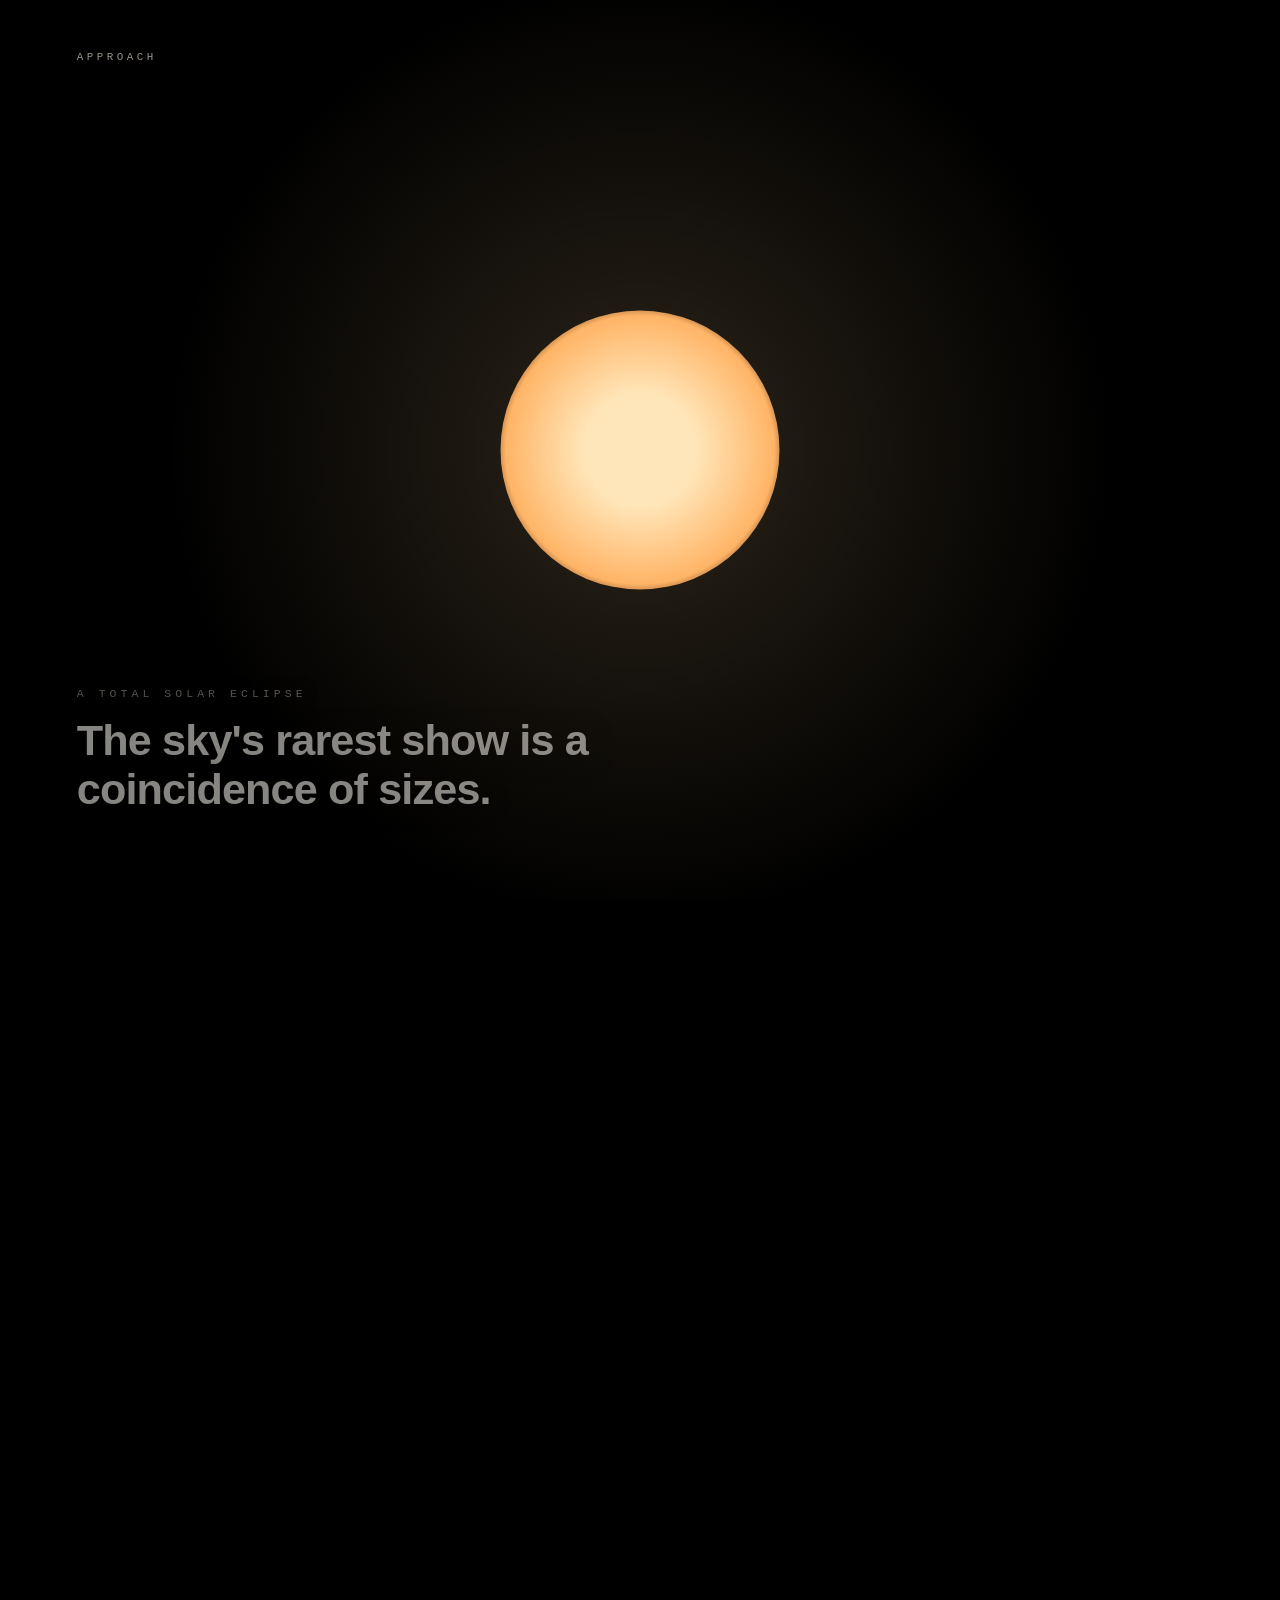
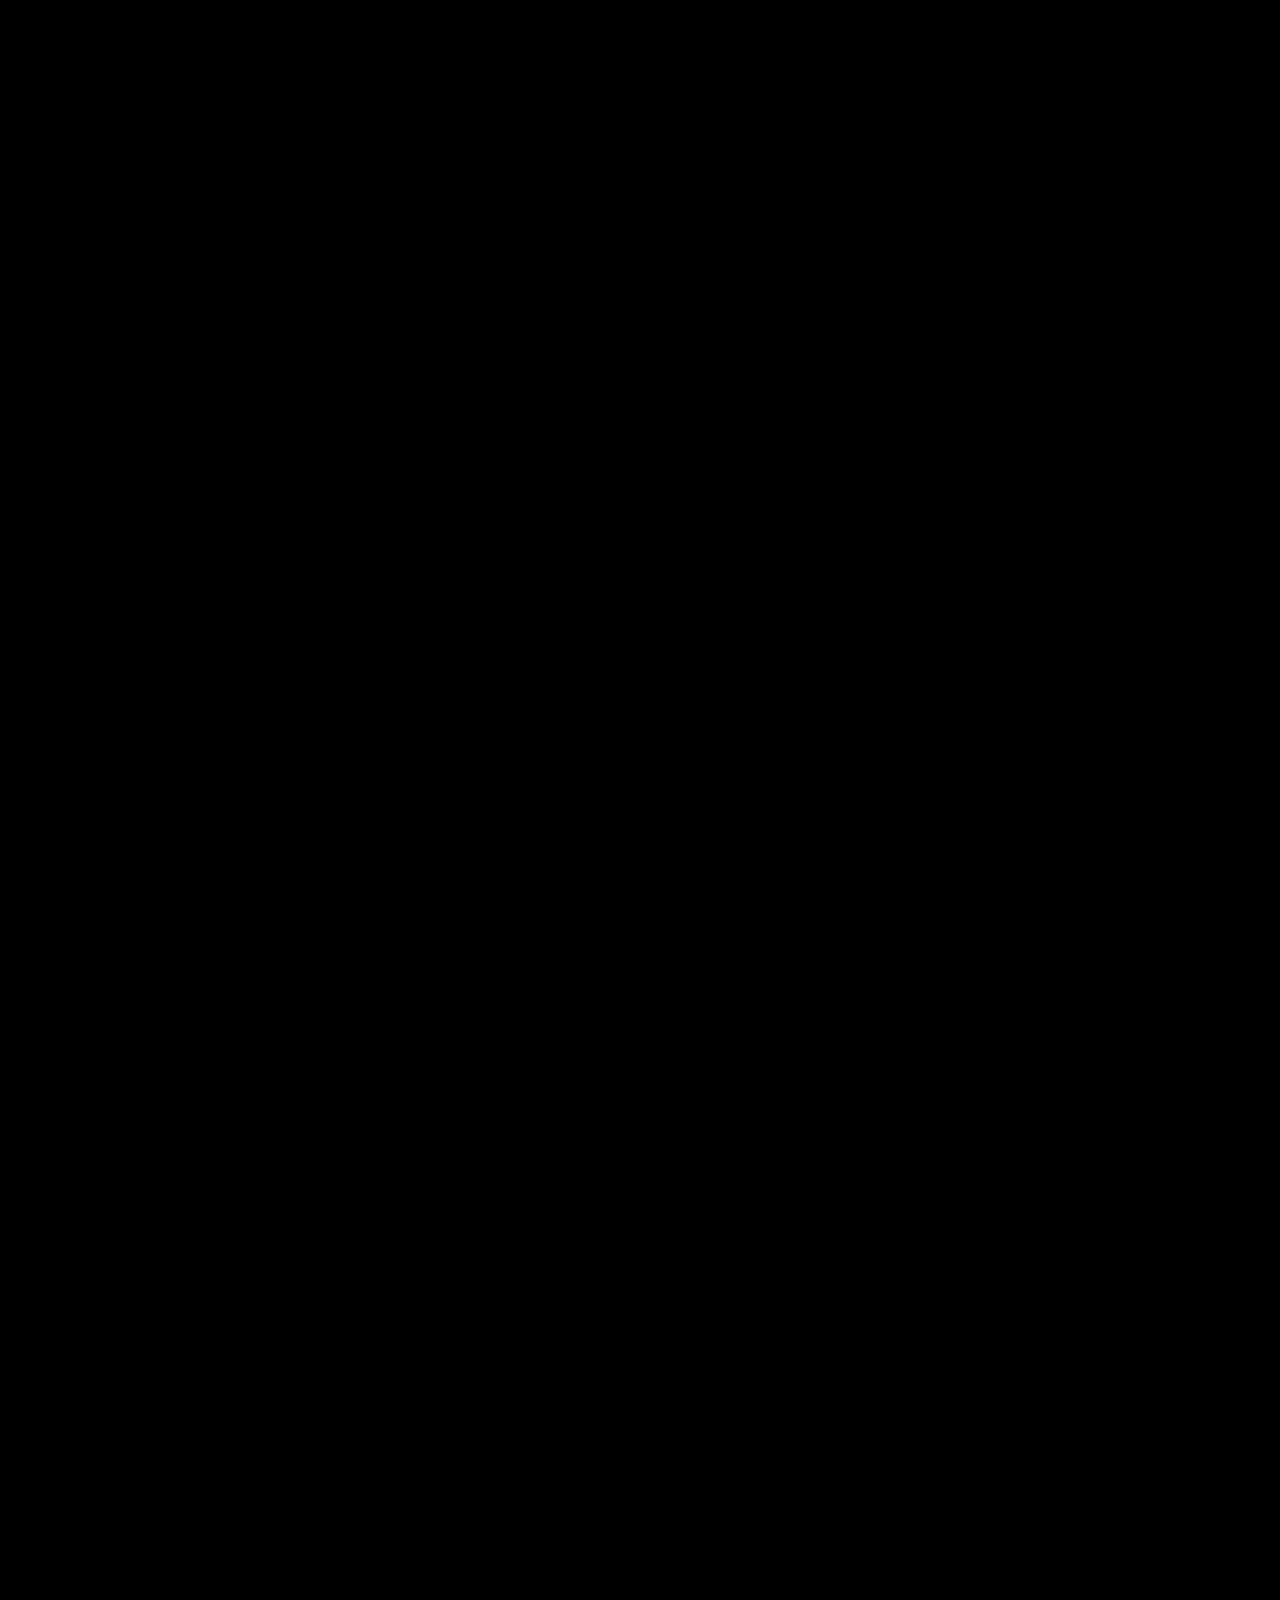
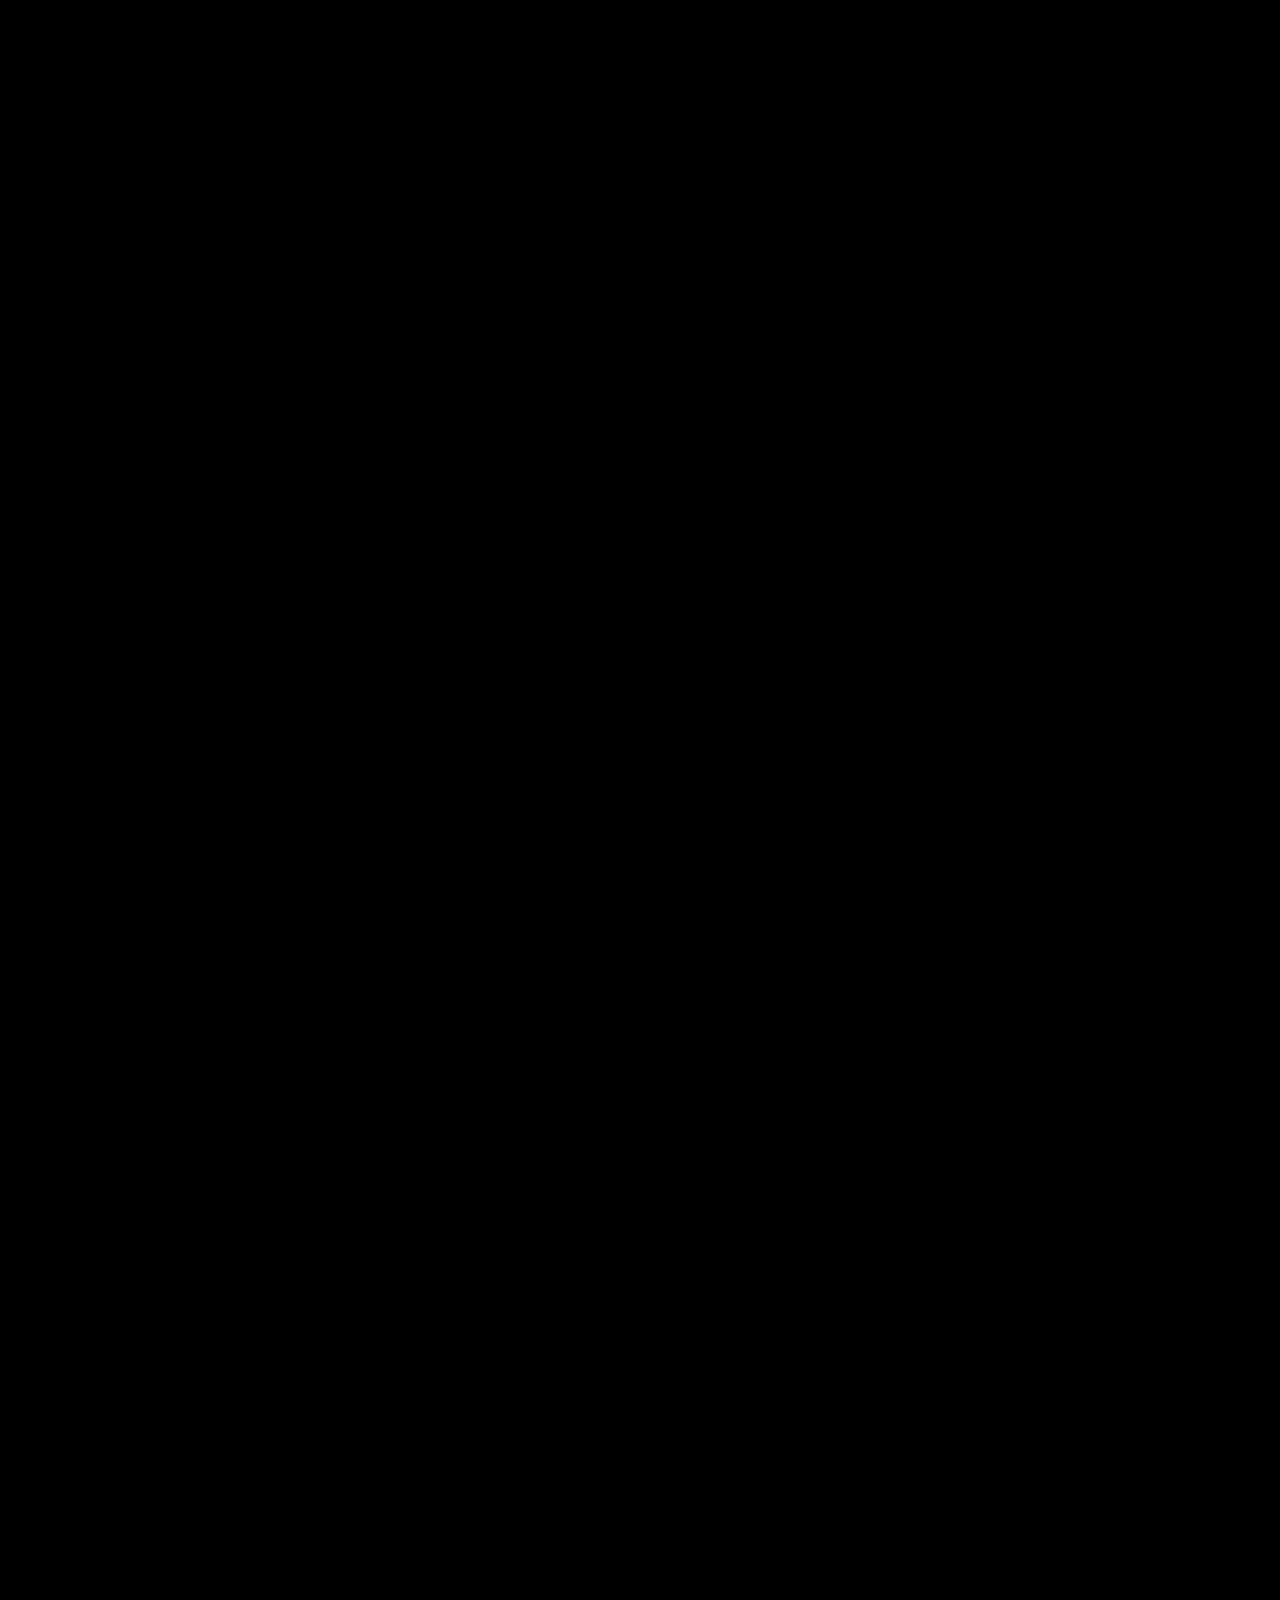
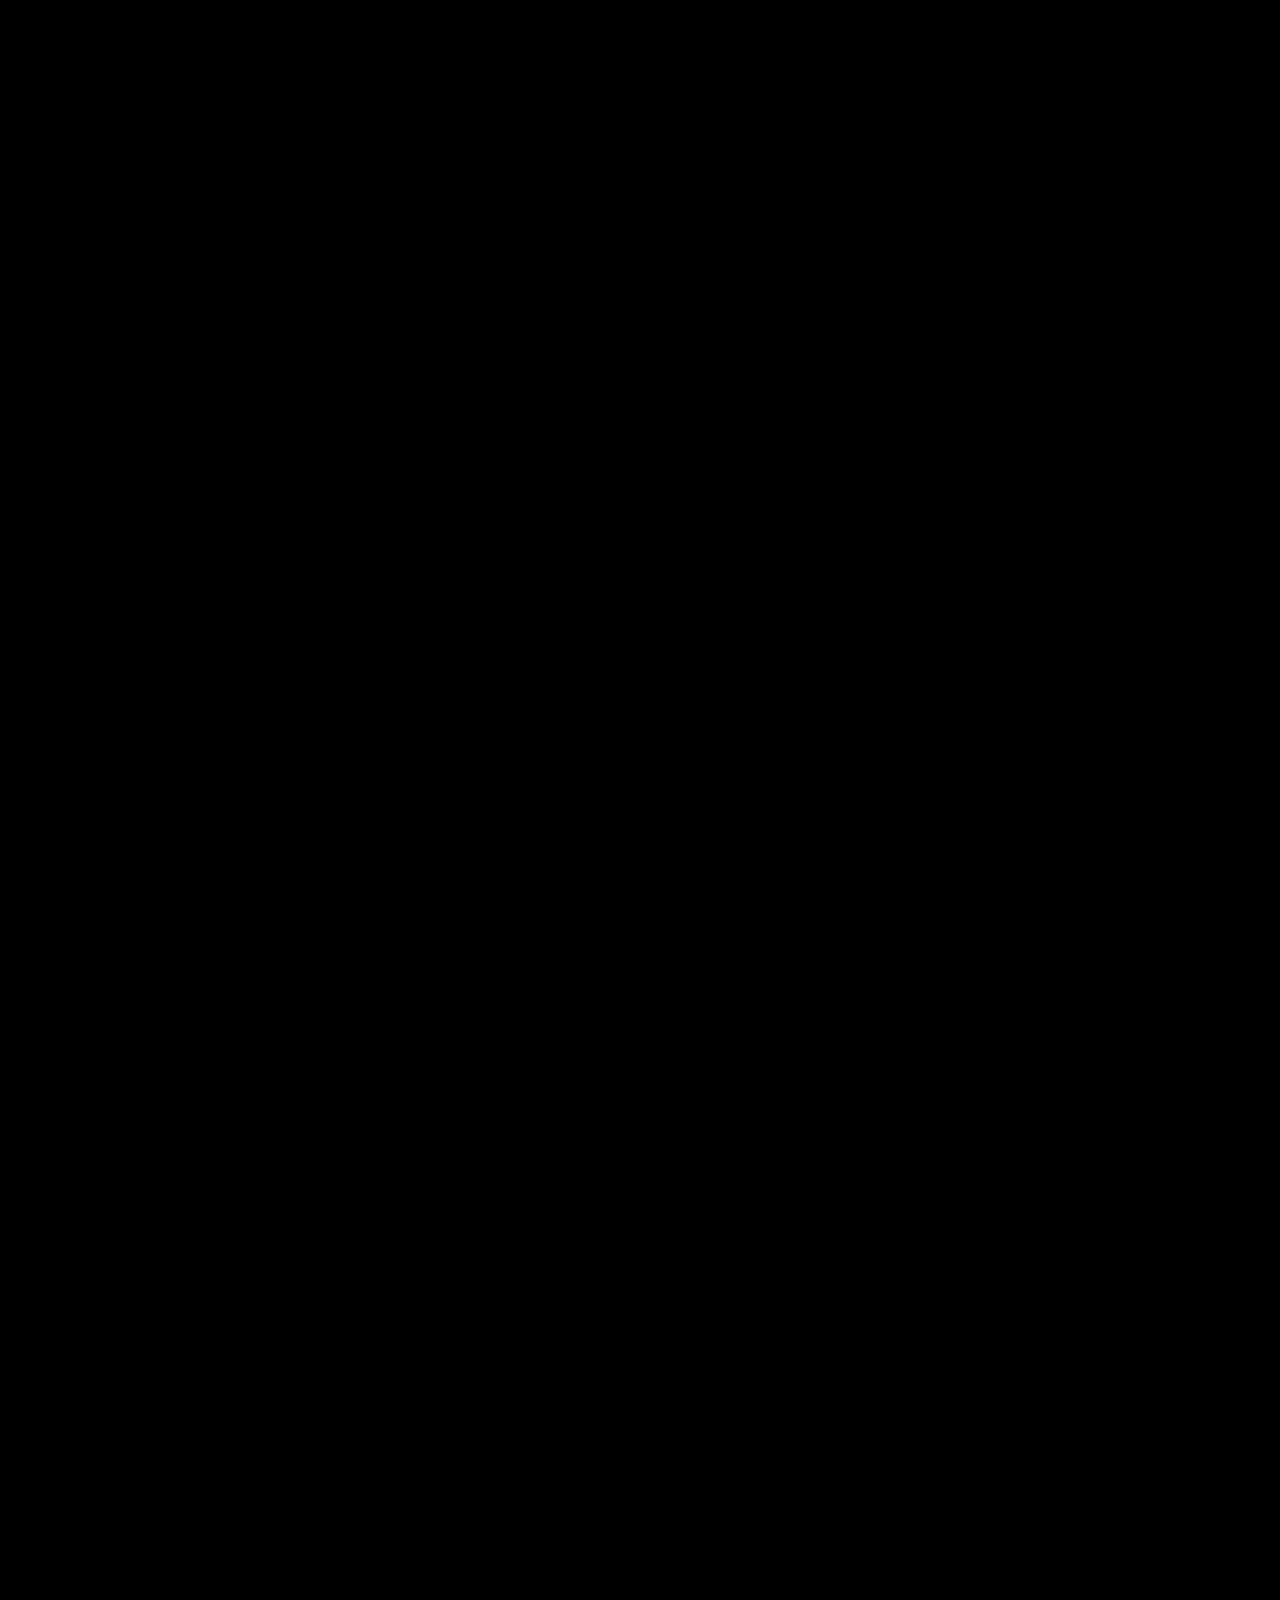
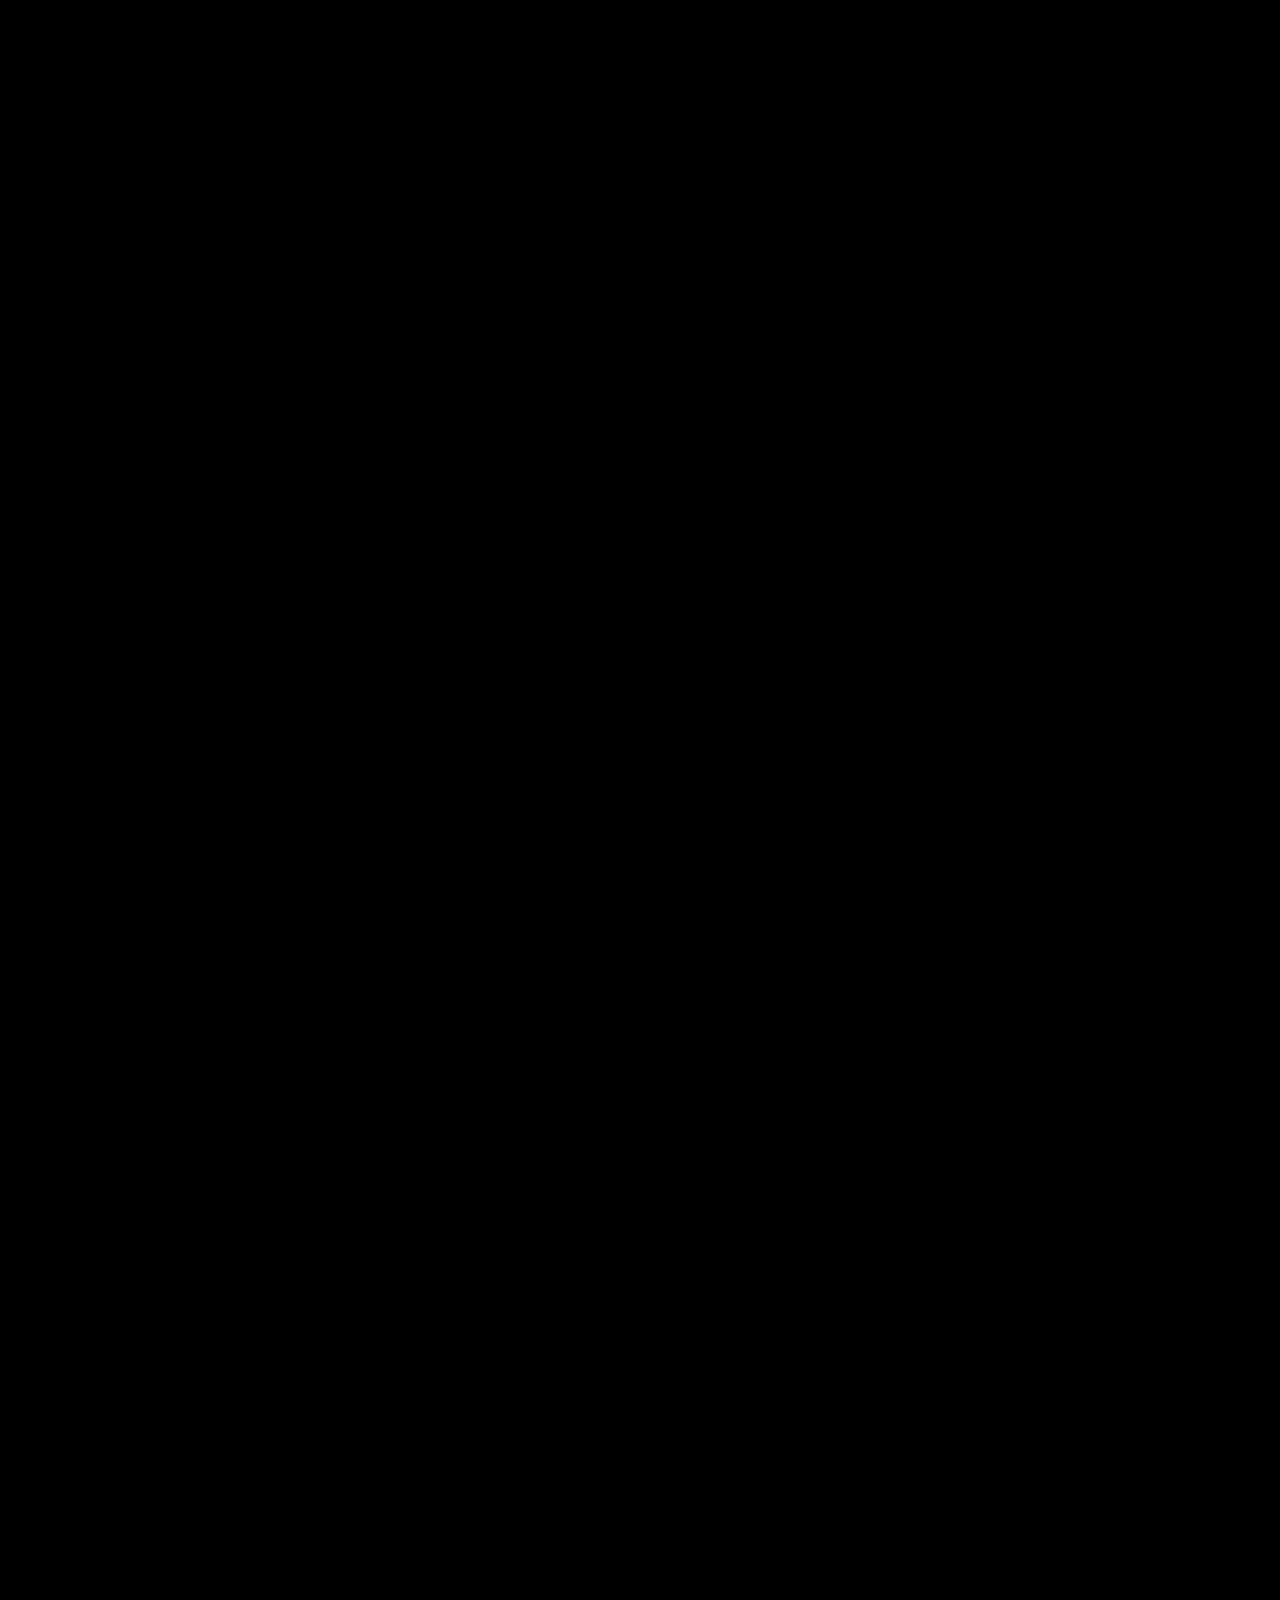
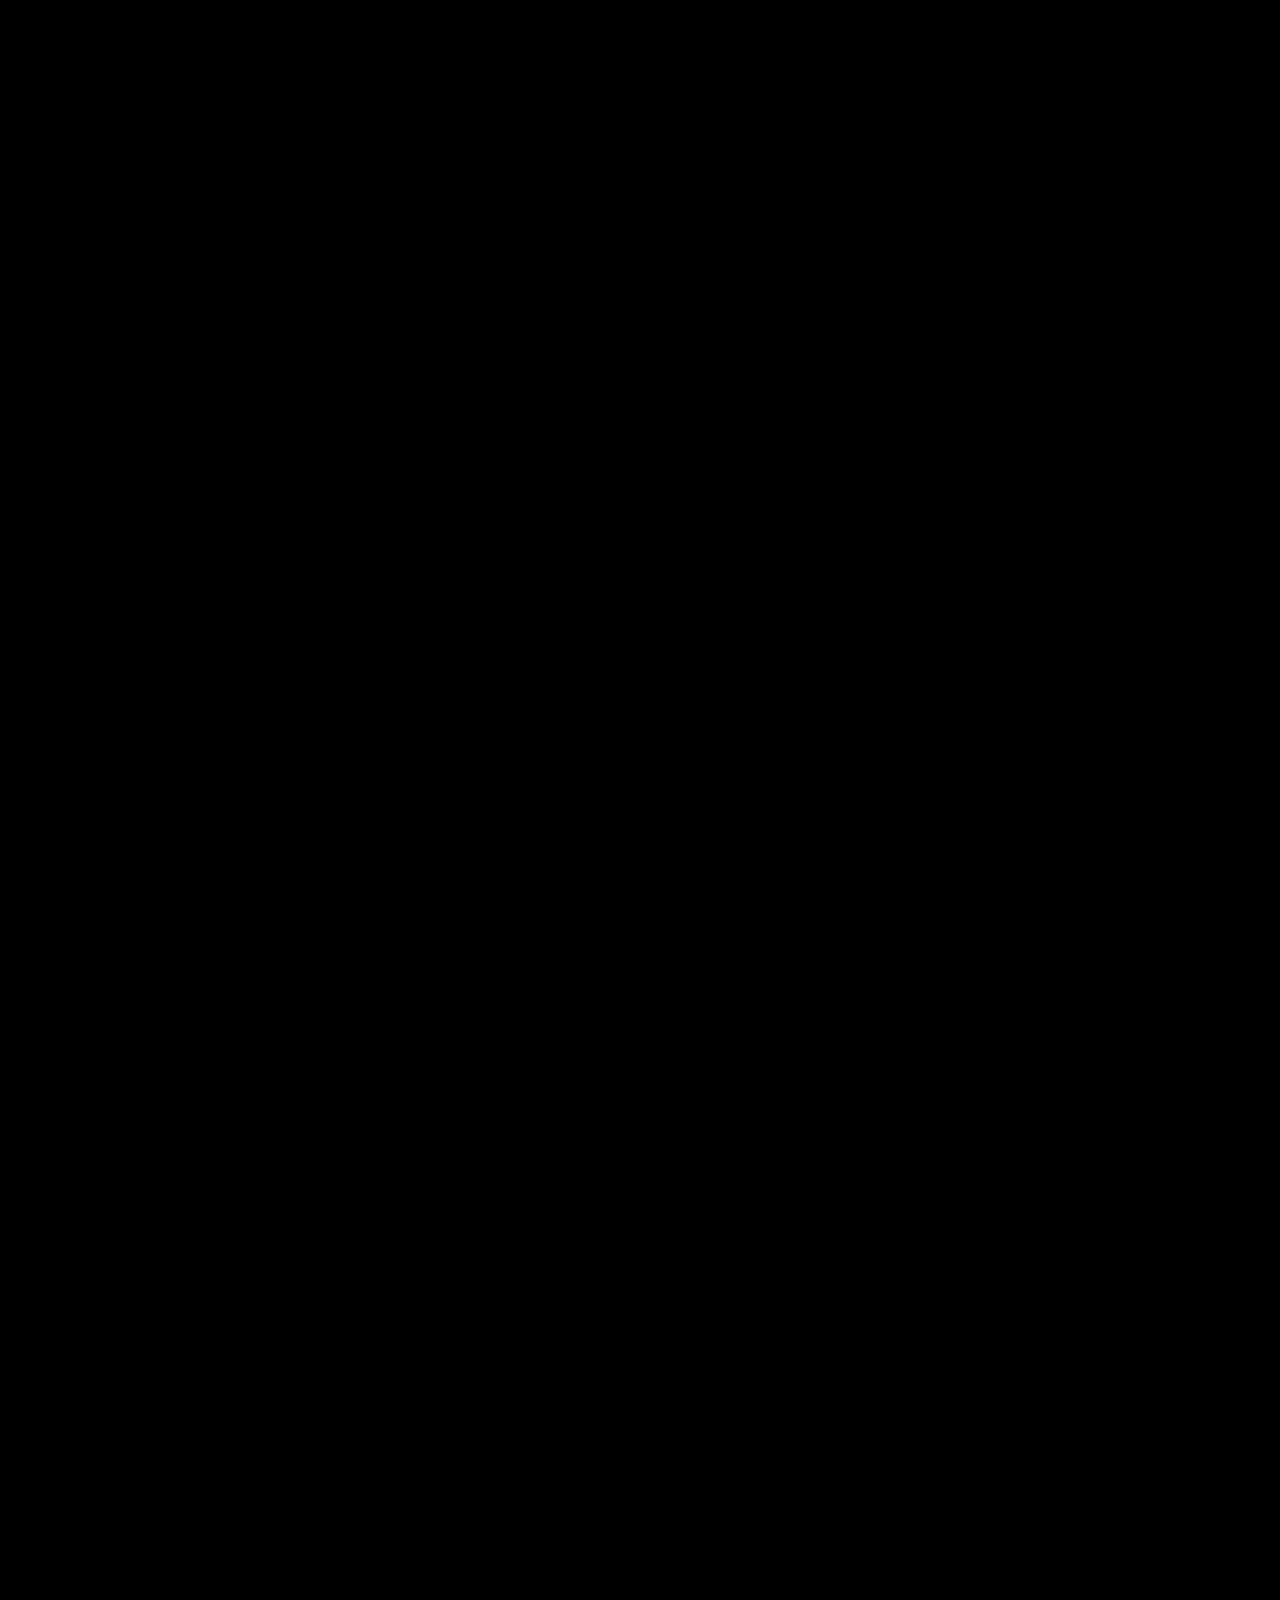
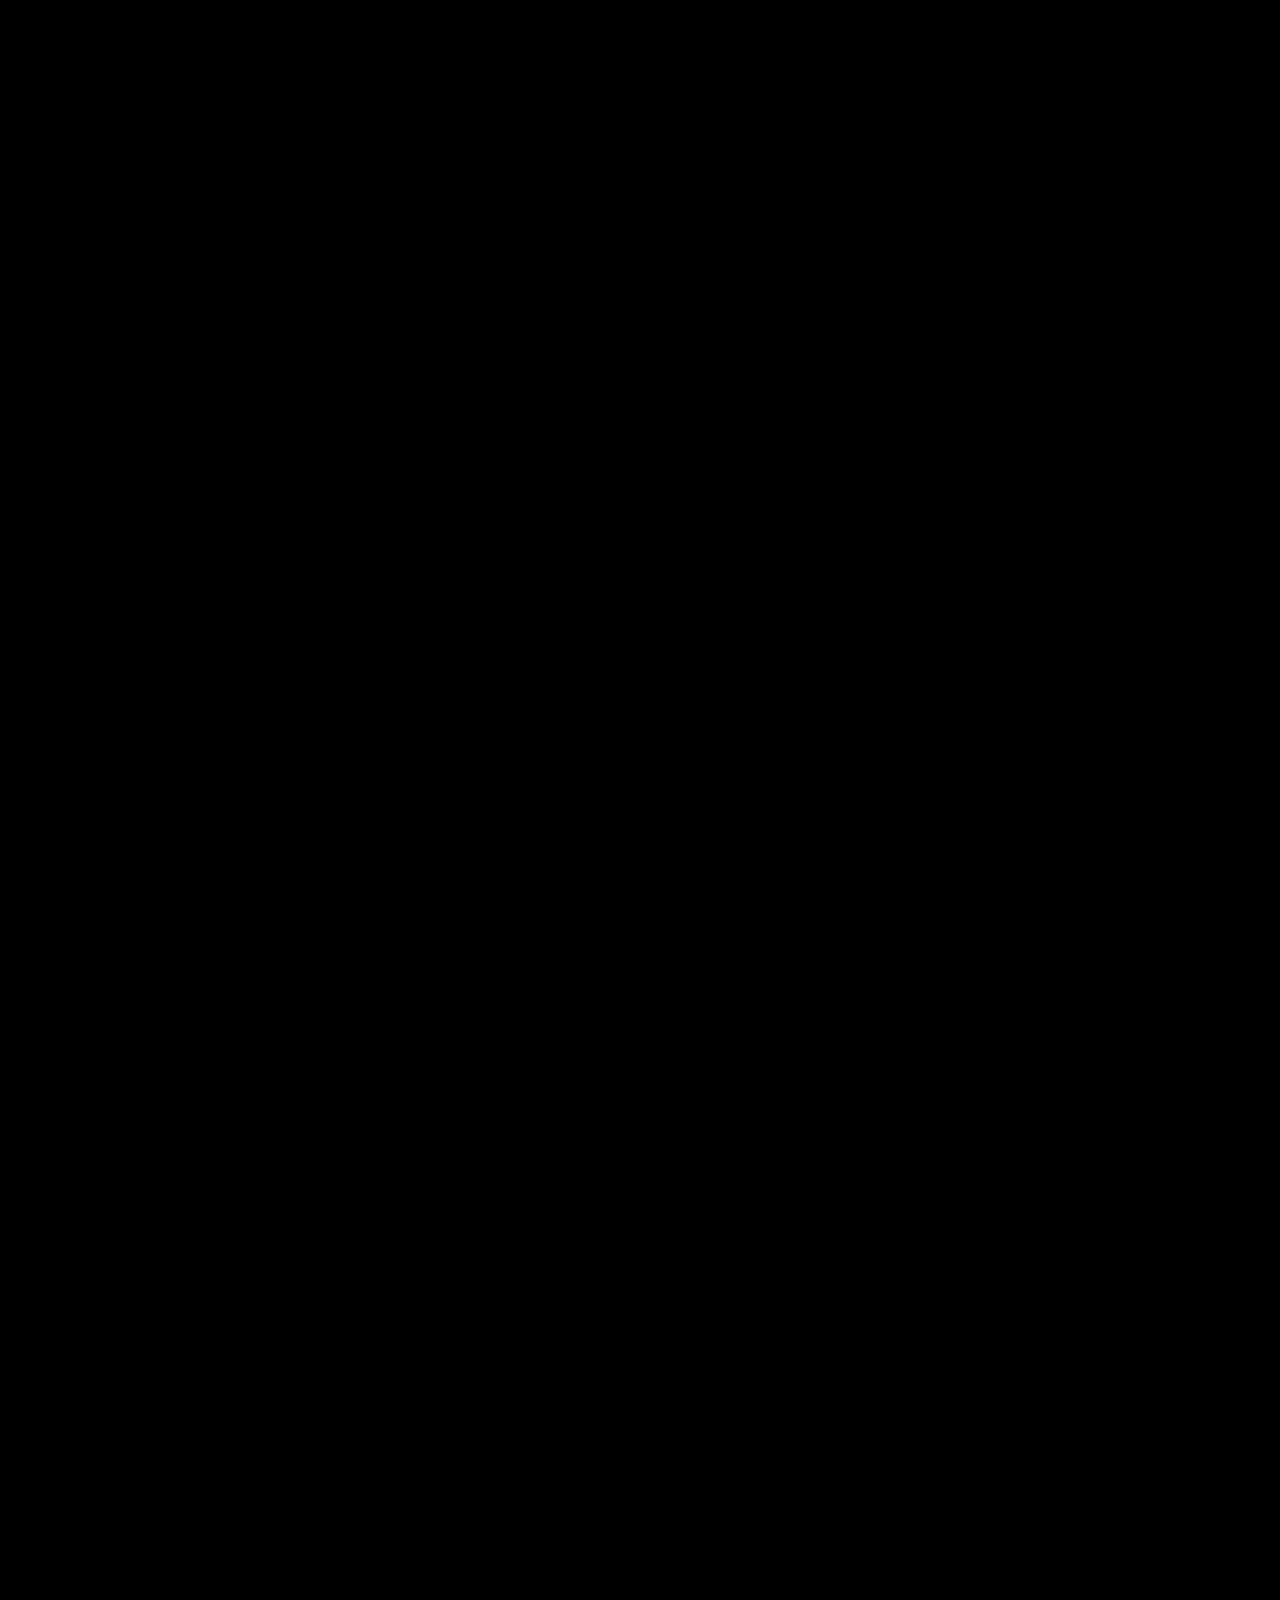
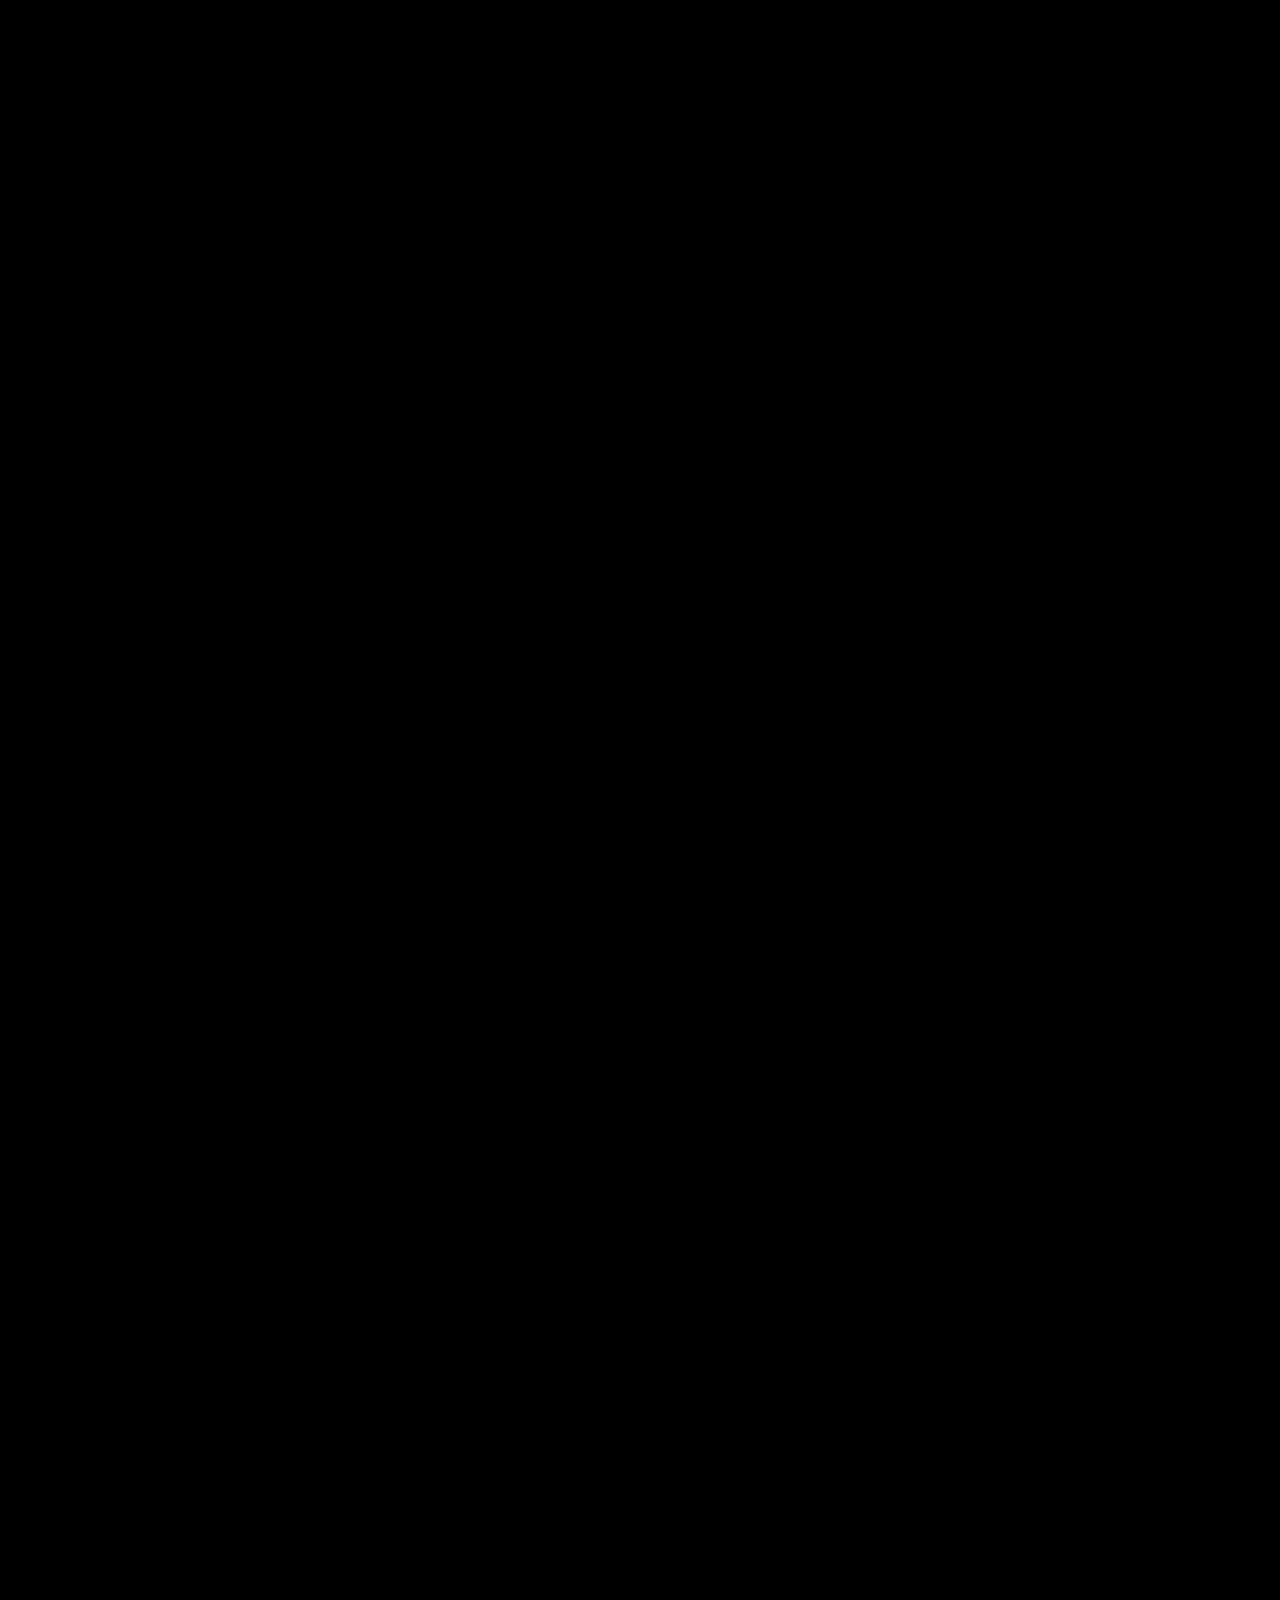
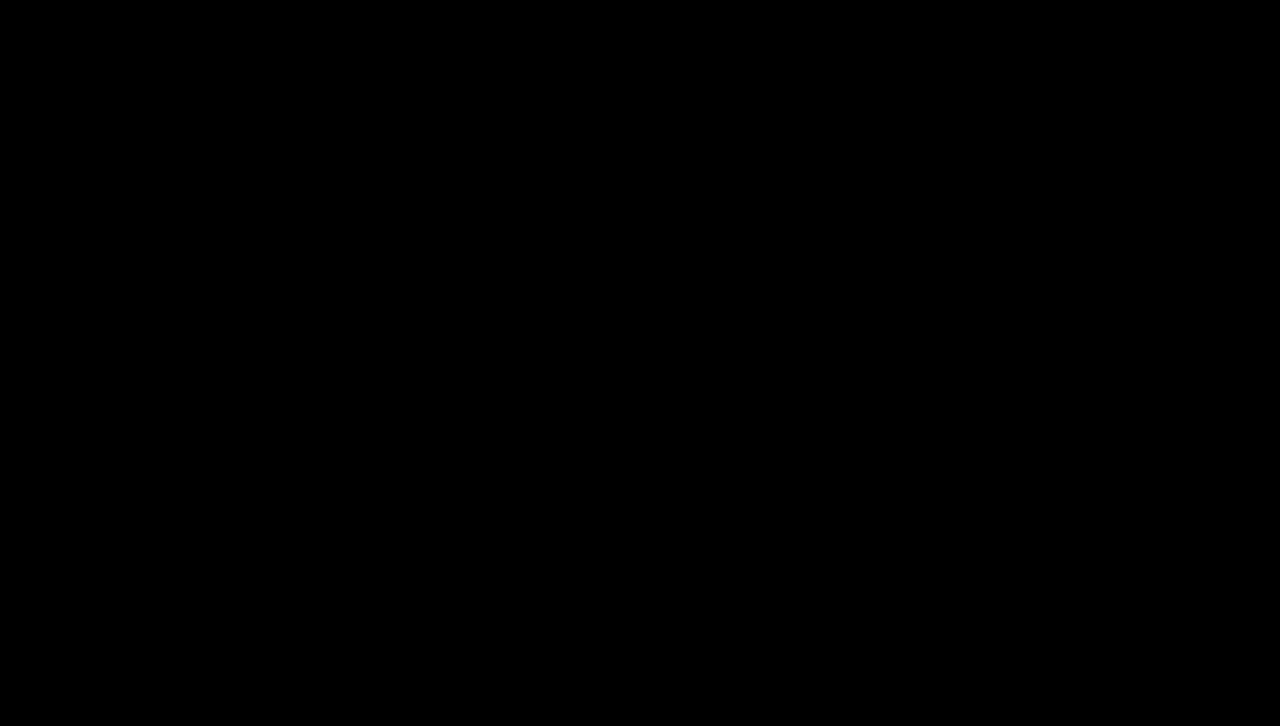
==== commit fe92e28a: "Sixth build: free copy placement, breathing space, gravity-true nightfall transition, camera roll, a" ====
--- a/eclipse-horizon/index.html
+++ b/eclipse-horizon/index.html
@@ -38,7 +38,7 @@
       </div>
     </section>
 
-    <section class="band" id="b-tot">
+    <section class="band right" id="b-tot">
       <div class="copy">
         <p class="kicker">Totality</p>
         <h2 class="display">The corona</h2>
@@ -55,7 +55,7 @@
       </div>
     </section>
 
-    <section class="band" id="b-shadow">
+    <section class="band right" id="b-shadow">
       <div class="copy">
         <p class="kicker">Geometry 03 · The shadow</p>
         <h2 class="display" id="sweep-verdict">Path centre</h2>
@@ -81,7 +81,7 @@
       </div>
     </section>
 
-    <section class="band" id="b-cor">
+    <section class="band top right" id="b-cor">
       <div class="copy">
         <p class="kicker">Light 05 · The paradox</p>
         <h2 class="display">1,000,000 °C</h2>
--- a/eclipse-horizon/styles.css
+++ b/eclipse-horizon/styles.css
@@ -10,7 +10,7 @@
   -webkit-font-smoothing:antialiased}
 
 /* ---------- film stage ---------- */
-.film{position:relative;height:1300vh}
+.film{position:relative;height:1500vh}
 .stage{position:sticky;top:0;height:100vh;overflow:hidden}
 #sky{position:absolute;inset:0;width:100%;height:100%;display:block}
 
@@ -97,3 +97,10 @@
 .pick{cursor:pointer}
 .pick.active .lbl{color:var(--ink)}
 .pick.active .bar{box-shadow:0 0 12px rgba(240,163,94,.35)}
+
+/* ---------- free copy placement ---------- */
+.band.right{justify-content:flex-end;text-align:right}
+.band.top{align-items:flex-start;padding-top:15vh}
+.band.top .copy{margin-left:auto;margin-right:0}
+.band.right .knob{margin-left:auto}
+.band.right .chart,.band.right .chips{margin-left:auto}
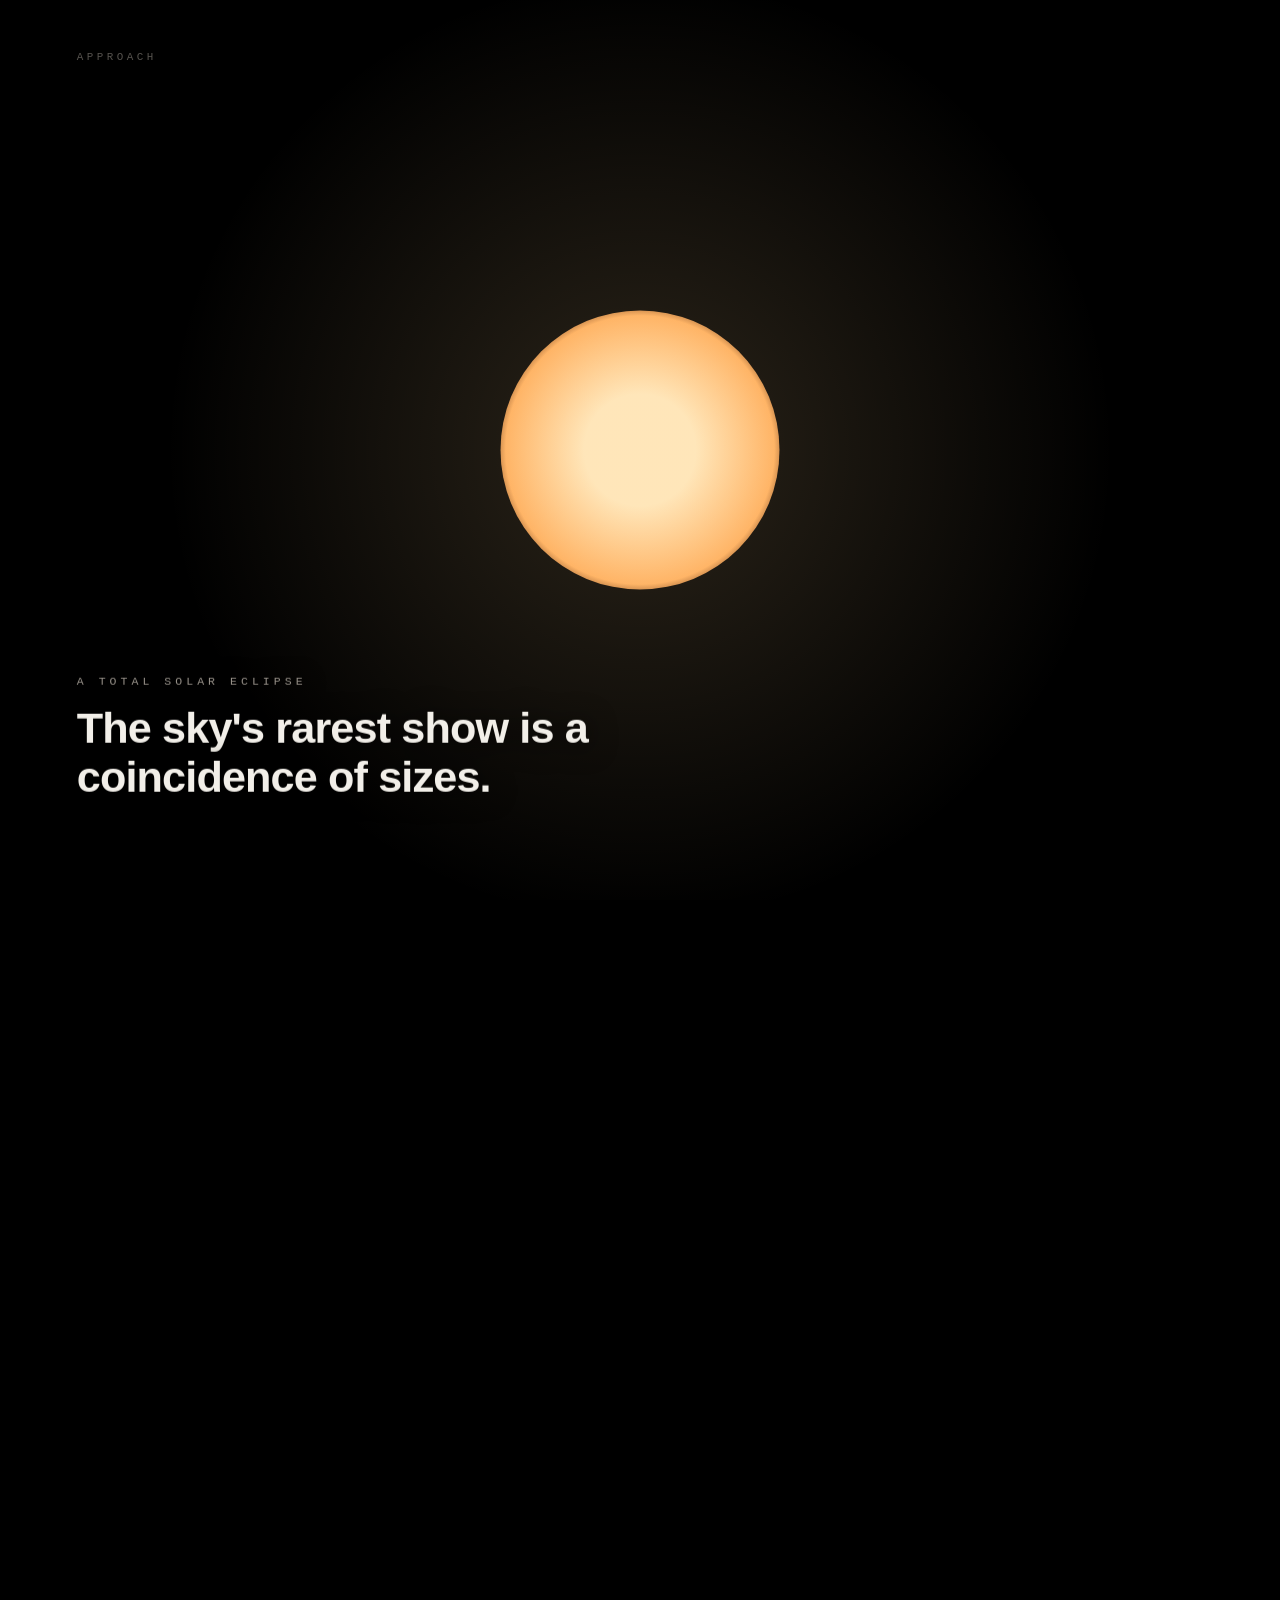
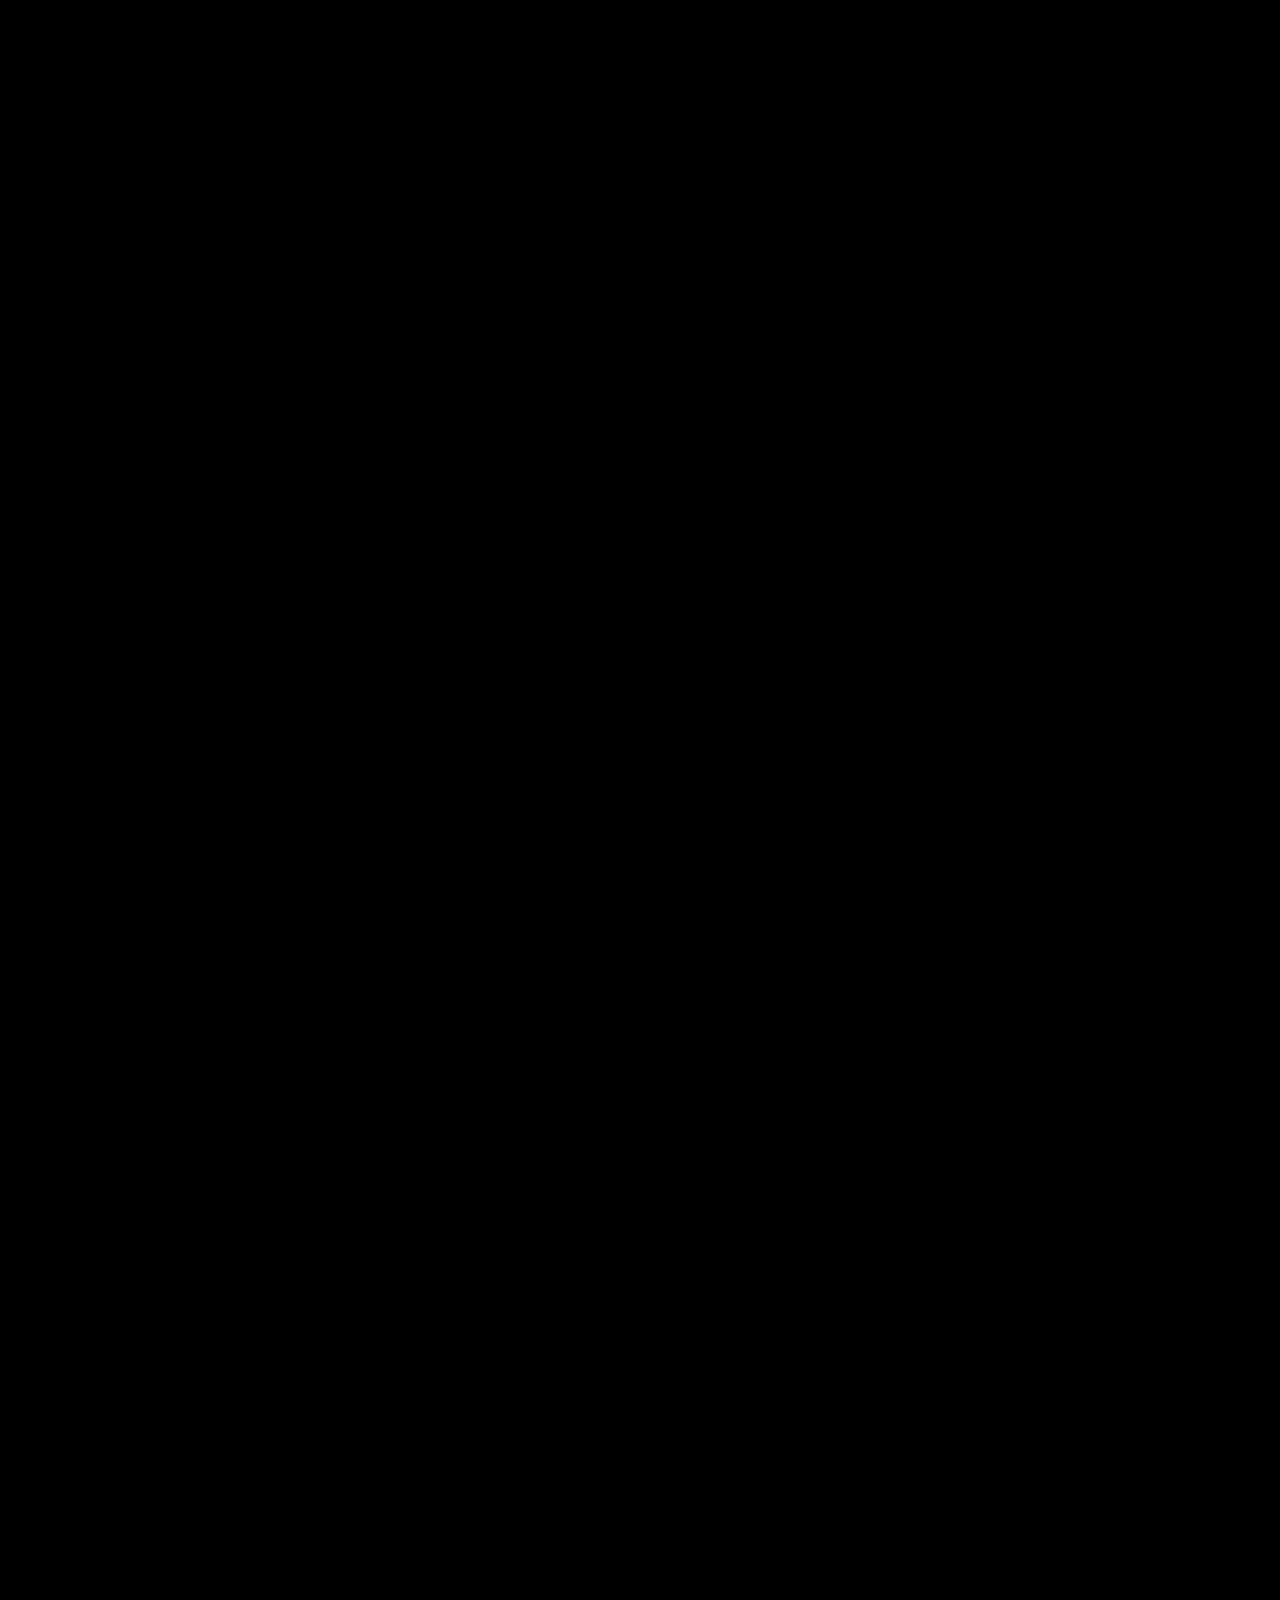
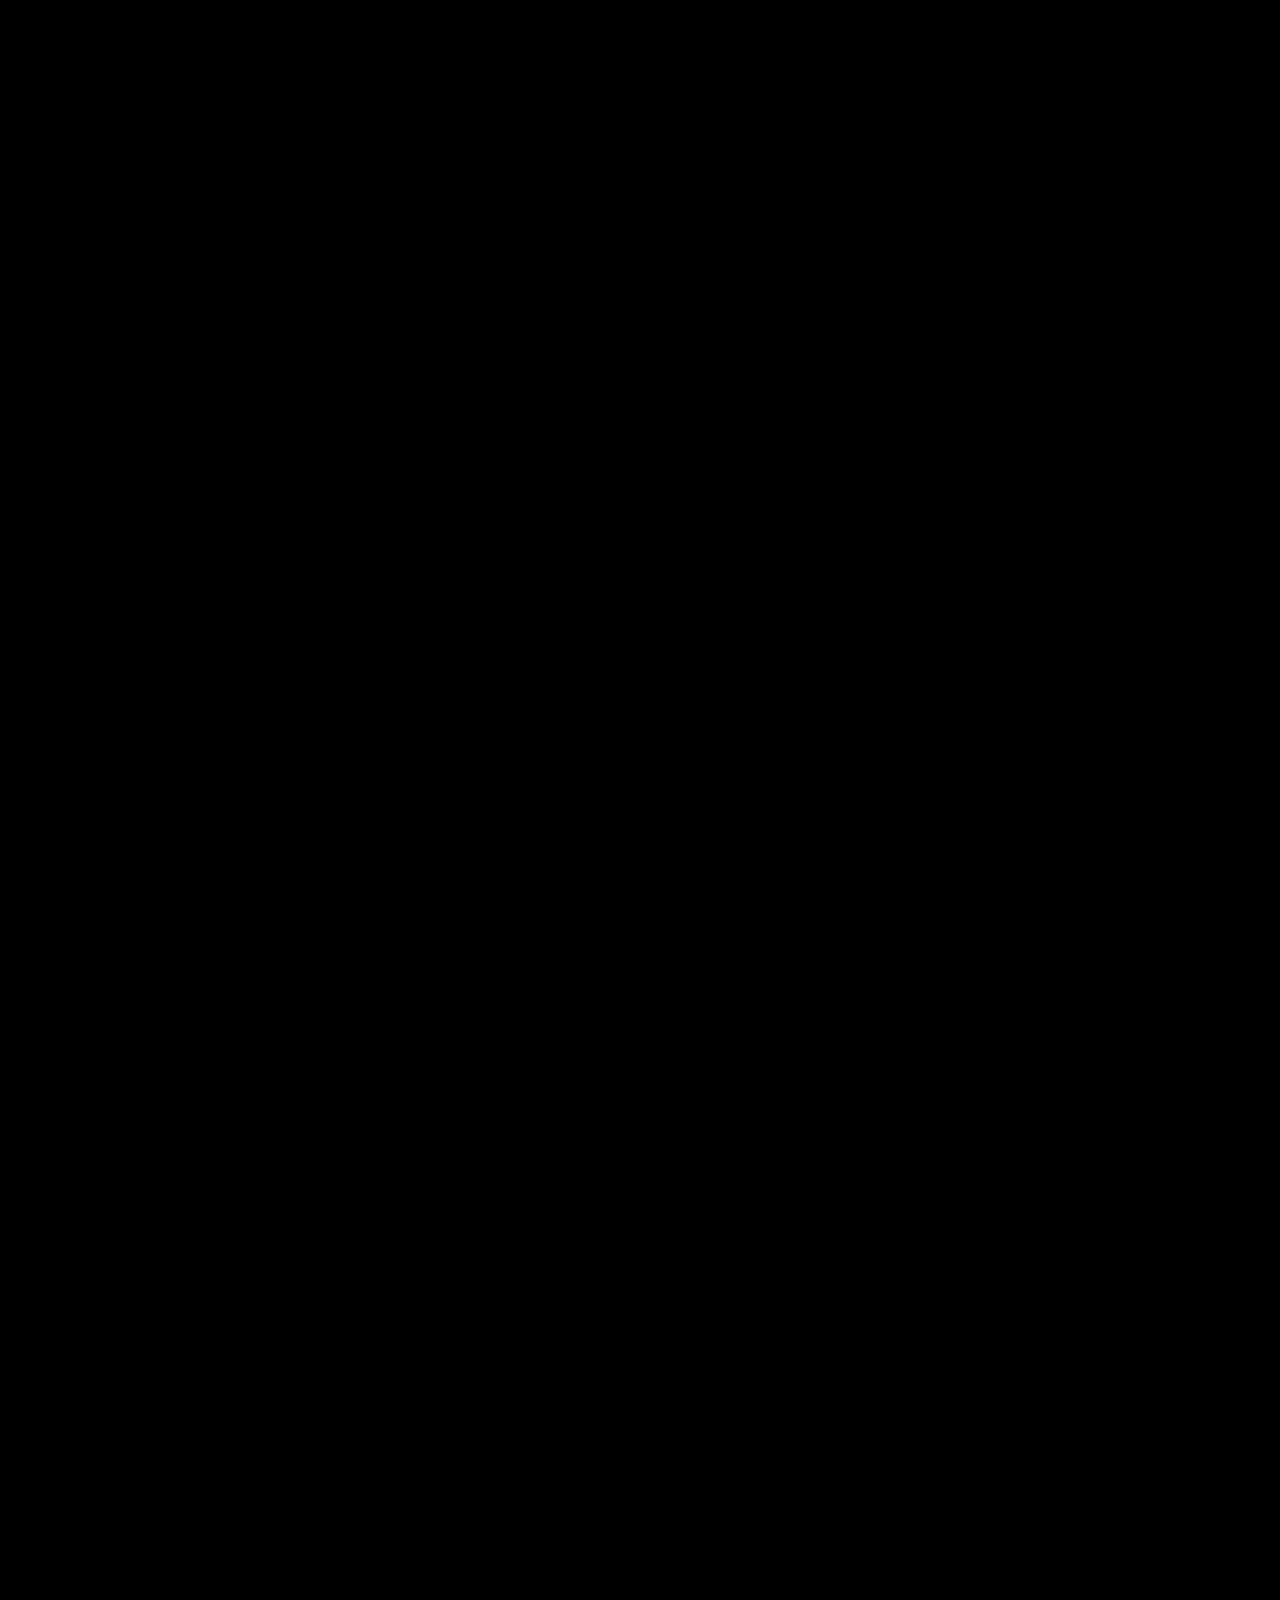
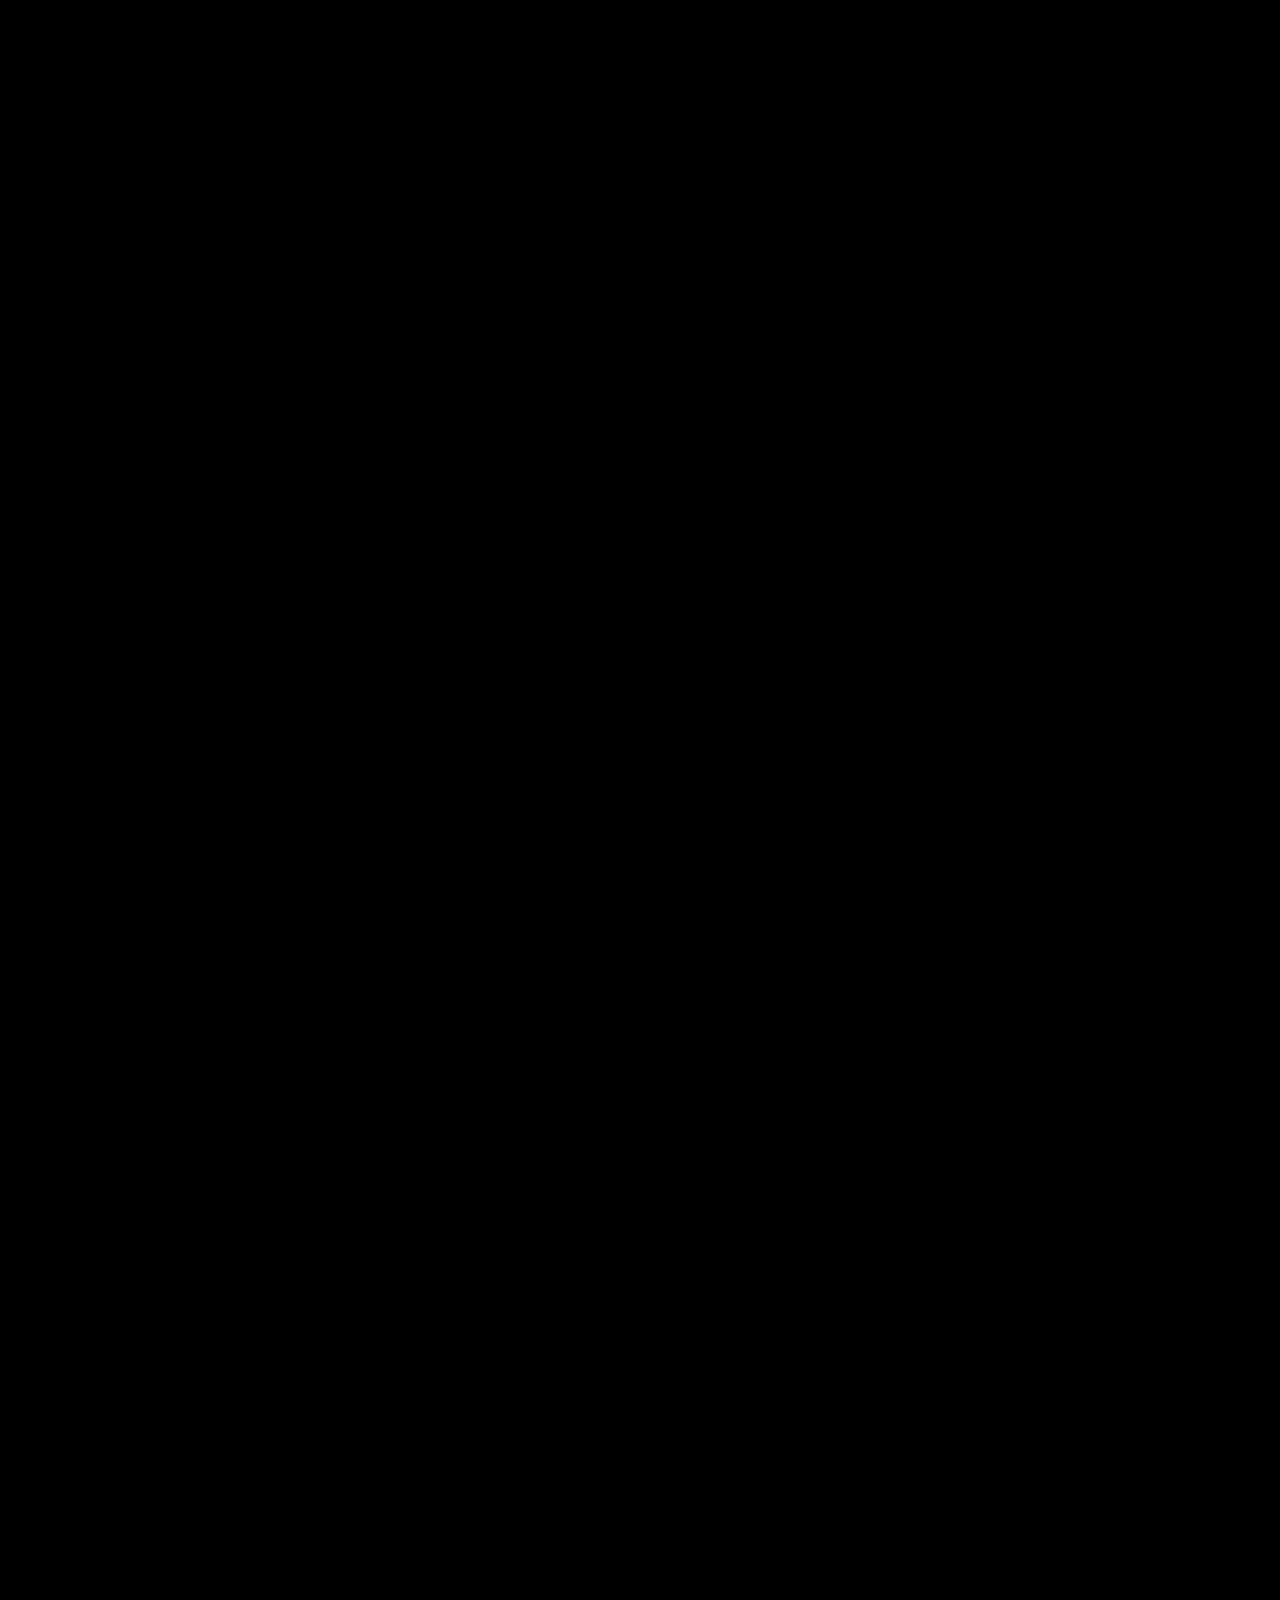
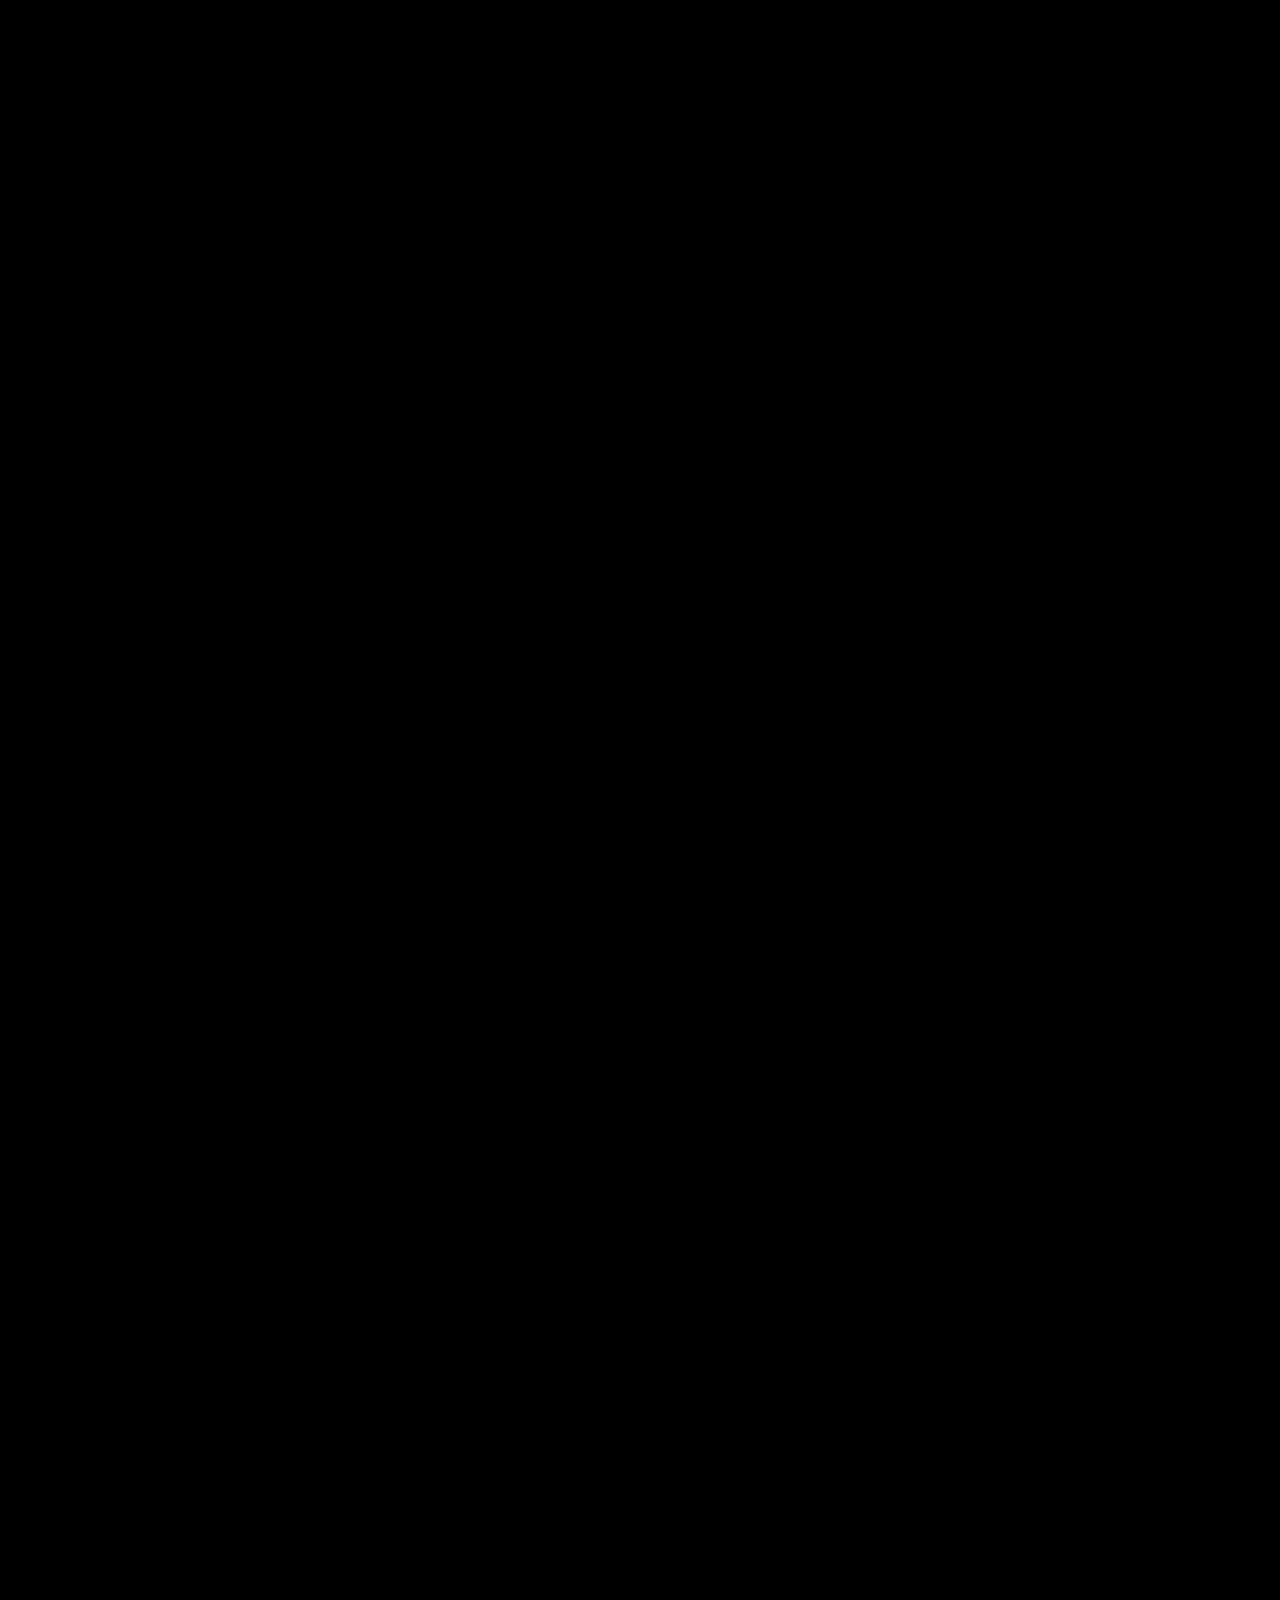
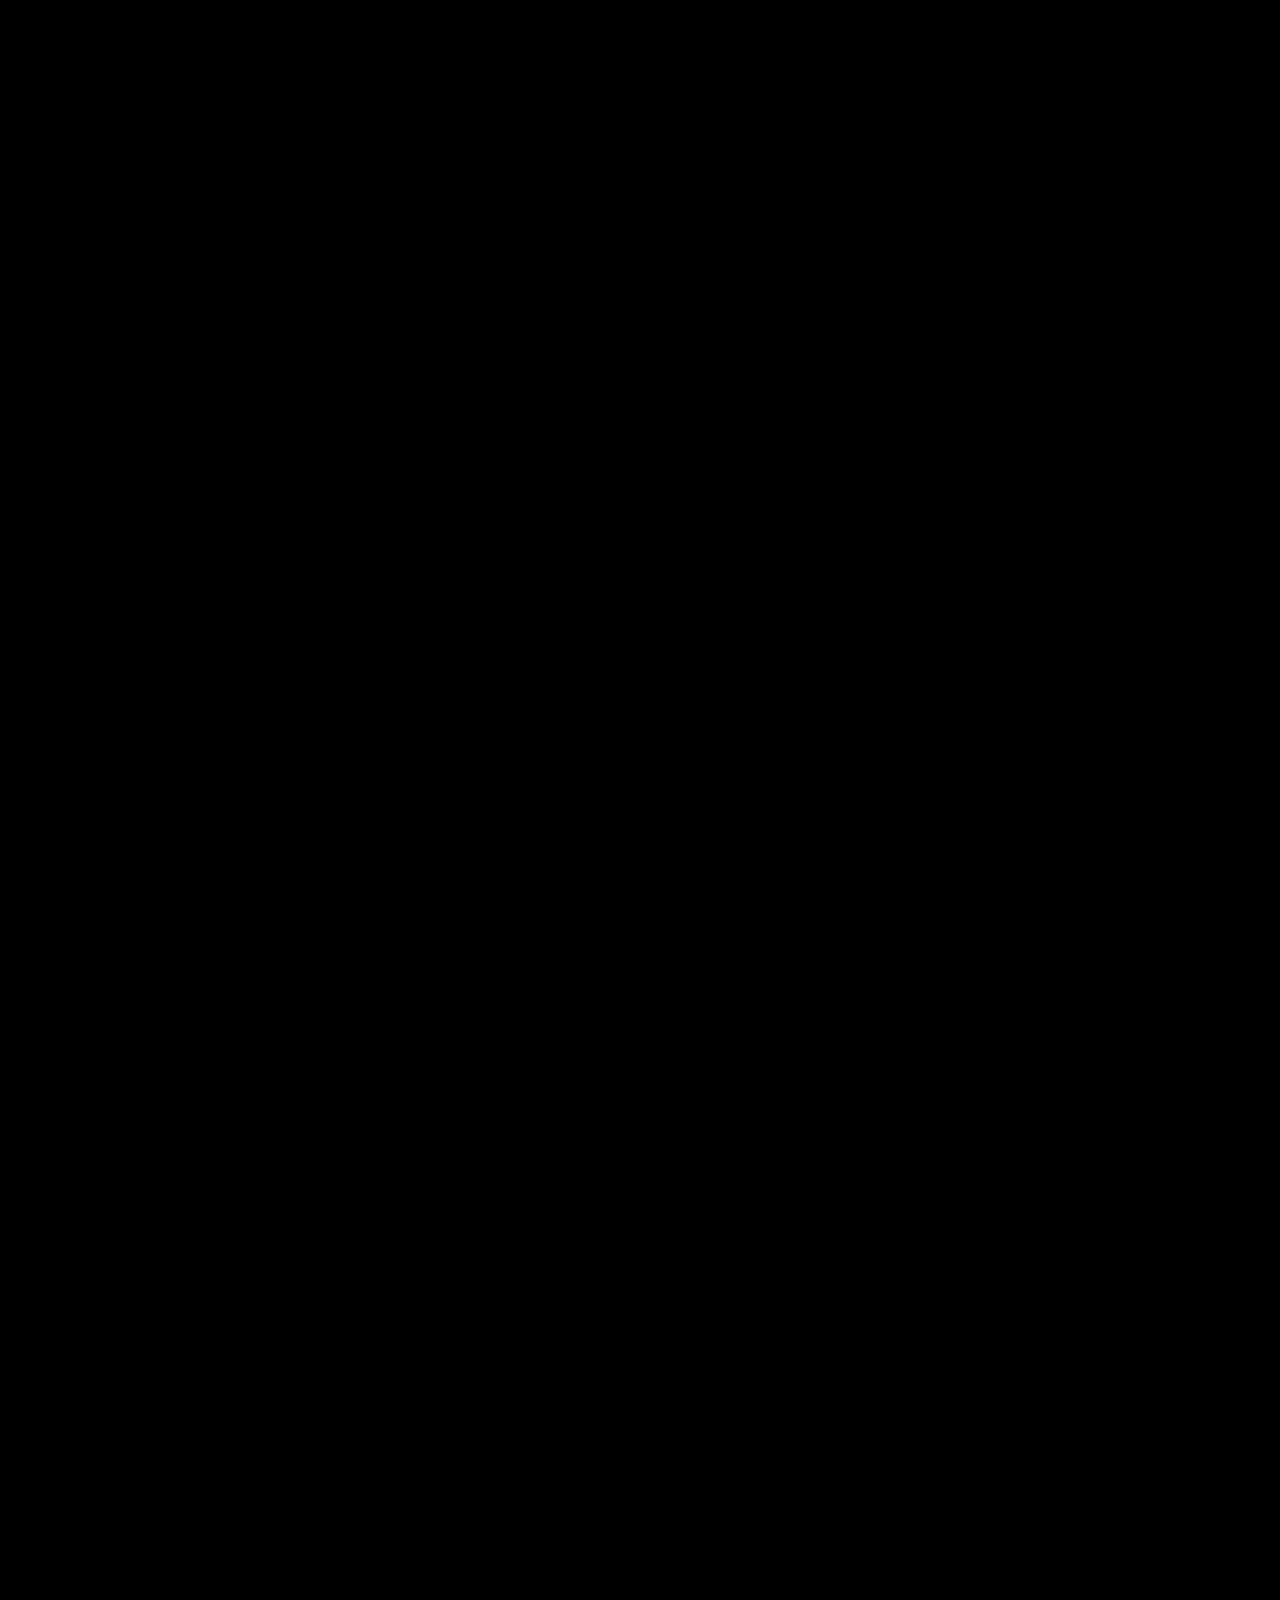
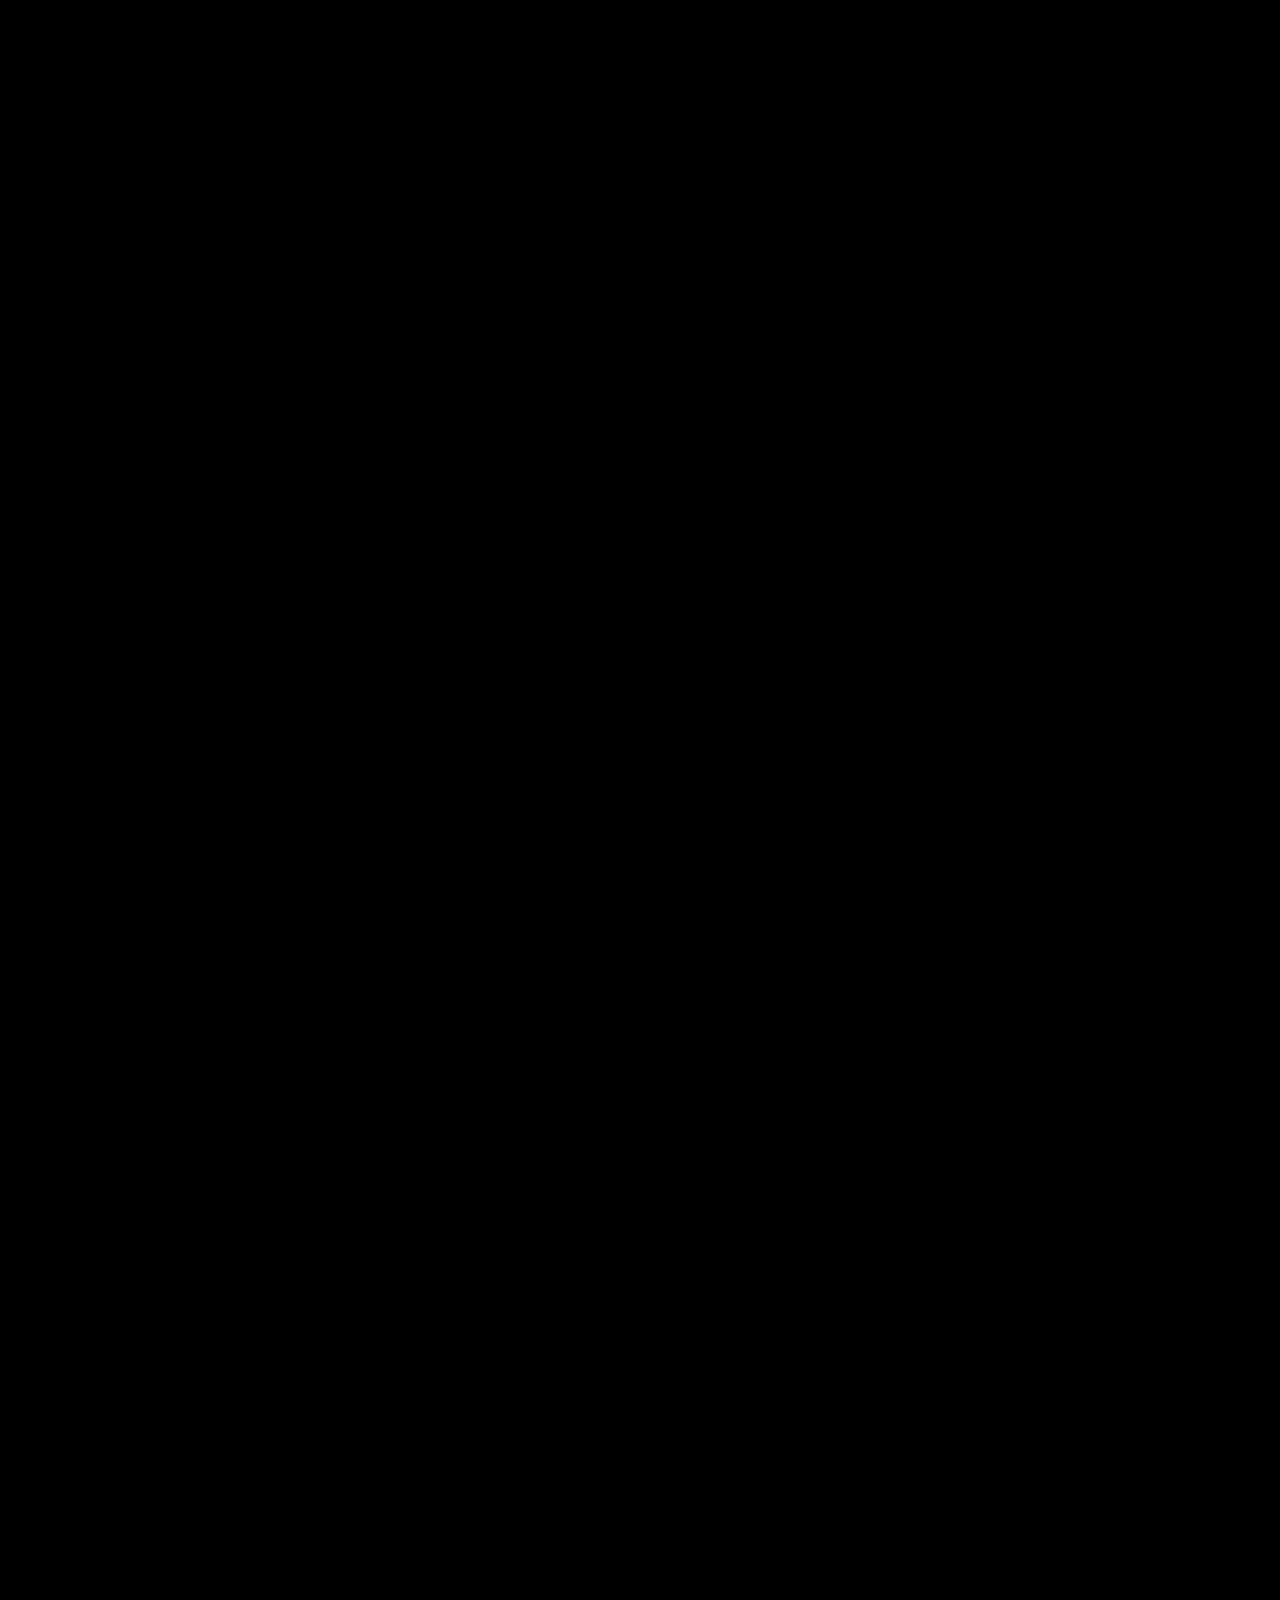
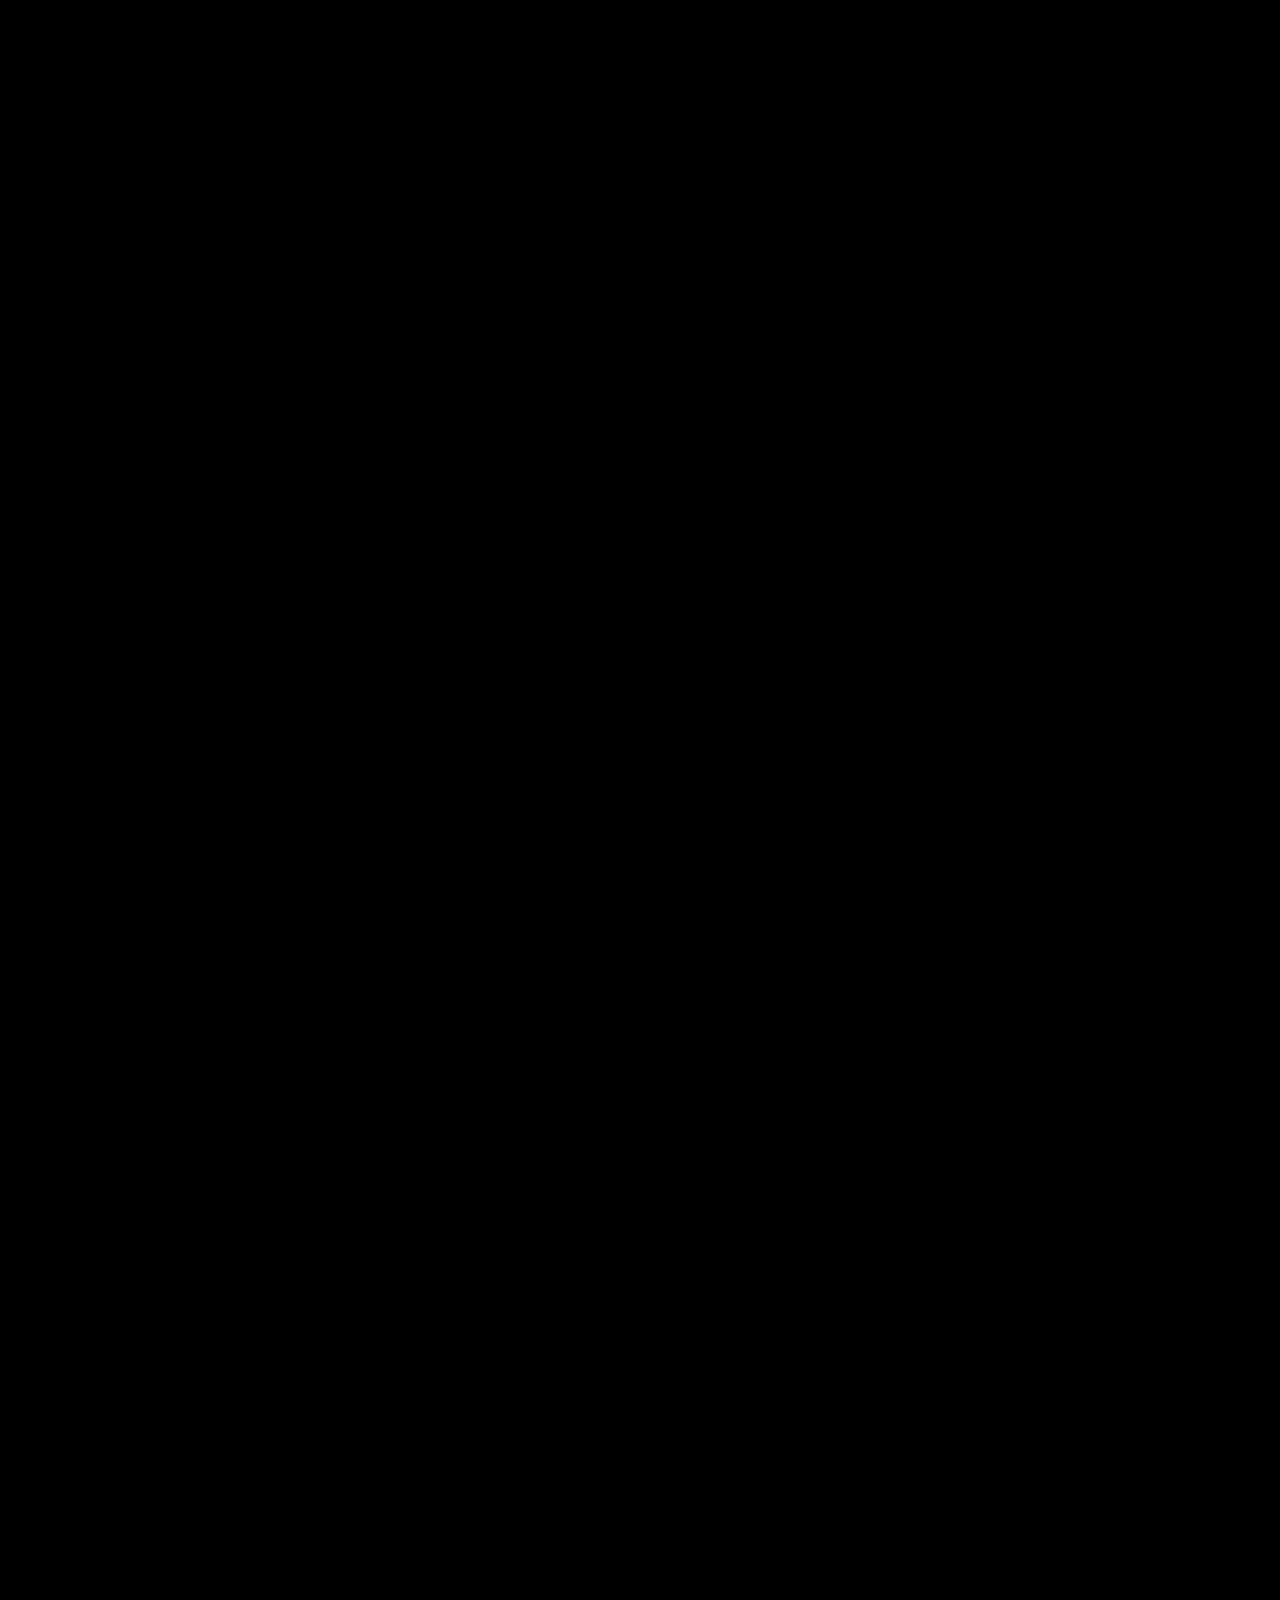
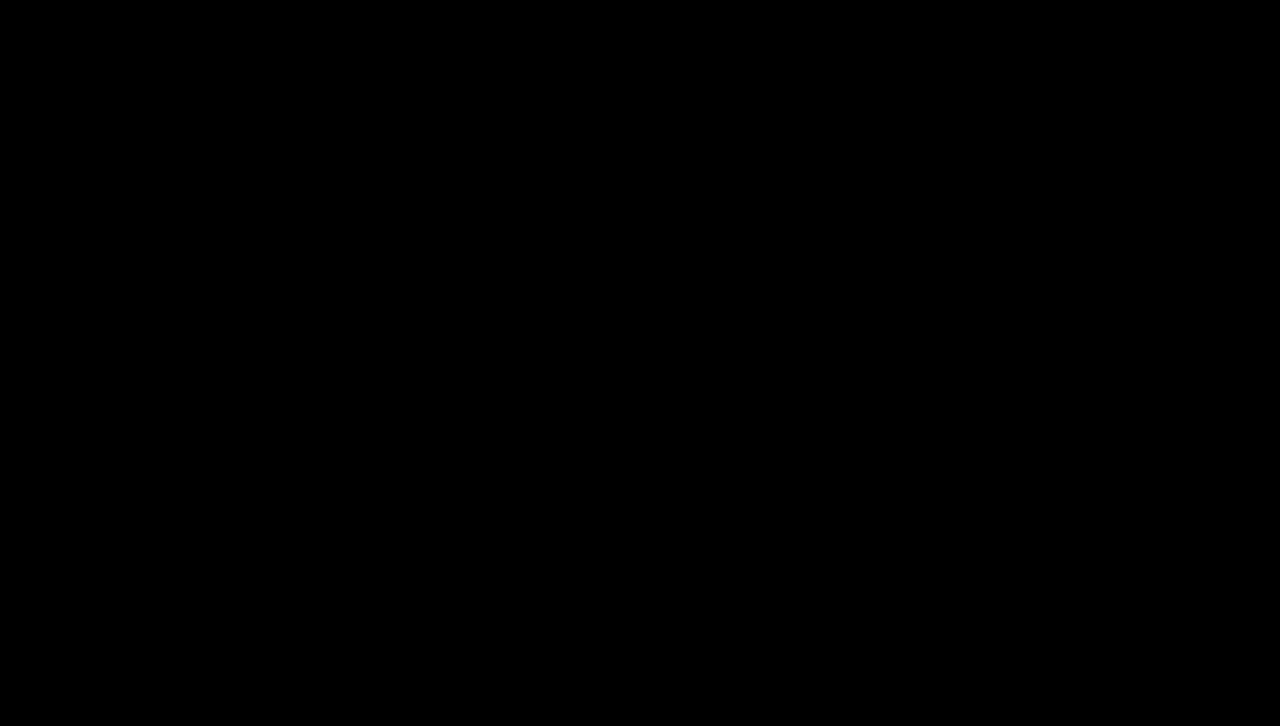
==== commit 15a92828: "Seventh build: four new story bands, annotation layer, auto-showing layer tags, overlapping copy fad" ====
--- a/eclipse-horizon/index.html
+++ b/eclipse-horizon/index.html
@@ -16,6 +16,13 @@
     </div>
 
     <p class="chapter" id="chapter"></p>
+        <div id="annos" aria-hidden="true">
+      <span class="anno" id="a-first">First contact</span>
+      <span class="anno" id="a-bead">The last bead</span>
+      <span class="anno" id="a-umbra">The umbra arrives</span>
+      <span class="anno" id="a-limb">Earth's limb</span>
+      <span class="anno" id="a-stream">Polar streamers</span>
+    </div>
     <div id="tags" aria-hidden="true">
       <span class="tag tag-a">Corona<b>streamers follow the magnetic field</b></span>
       <span class="tag tag-b">Chromosphere<b>a hot rim at the moon's edge</b></span>
@@ -38,16 +45,32 @@
       </div>
     </section>
 
-    <section class="band right" id="b-tot">
+        <section class="band right" id="b-moon">
+      <div class="copy">
+        <p class="kicker">Approach · First contact</p>
+        <h2 class="display">A slow takeover</h2>
+        <p class="statement">The moon crosses the sun's face at about 3,700 kilometres per hour. From first contact to full cover takes more than an hour of growing shadow.</p>
+      </div>
+    </section>
+
+<section class="band right" id="b-tot">
       <div class="copy">
         <p class="kicker">Totality</p>
         <h2 class="display">The corona</h2>
         <p class="statement">The outer atmosphere appears, silver-white, only while the moon hides the sun.</p>
-        <p class="mono">Tap the disc to name the layers</p>
+        <p class="mono">Tap to hide the names</p>
       </div>
     </section>
 
-    <section class="band" id="b-flash">
+        <section class="band" id="b-air">
+      <div class="copy">
+        <p class="kicker">Totality · The chill</p>
+        <h2 class="display">The air changes</h2>
+        <p class="statement">The temperature drops by several degrees. Birds fall silent and roost. Around the whole horizon, a 360 degree twilight glows back in.</p>
+      </div>
+    </section>
+
+<section class="band" id="b-flash">
       <div class="copy">
         <p class="kicker">Light 02 · The last bead</p>
         <h2 class="display">Diamond ring</h2>
@@ -55,7 +78,23 @@
       </div>
     </section>
 
-    <section class="band right" id="b-shadow">
+        <section class="band right" id="b-fall">
+      <div class="copy">
+        <p class="kicker">Nightfall · The umbra</p>
+        <h2 class="display">Darkness lands</h2>
+        <p class="statement">The shadow's dark core sweeps past at thousands of kilometres per hour, never more than a few hundred kilometres wide. A narrow ribbon where noon turns to night.</p>
+      </div>
+    </section>
+
+    <section class="band" id="b-fall2">
+      <div class="copy">
+        <p class="kicker">Nightfall · Stars at midday</p>
+        <h2 class="display">Midnight noon</h2>
+        <p class="statement">Venus and the brightest stars step out of a darkened noon sky. Every horizon glows like sunset, because the light is leaving everywhere but here.</p>
+      </div>
+    </section>
+
+<section class="band right" id="b-shadow">
       <div class="copy">
         <p class="kicker">Geometry 03 · The shadow</p>
         <h2 class="display" id="sweep-verdict">Path centre</h2>
--- a/eclipse-horizon/styles.css
+++ b/eclipse-horizon/styles.css
@@ -104,3 +104,16 @@
 .band.top .copy{margin-left:auto;margin-right:0}
 .band.right .knob{margin-left:auto}
 .band.right .chart,.band.right .chips{margin-left:auto}
+
+/* ---------- annotations ---------- */
+#annos{position:fixed;inset:0;z-index:4;pointer-events:none}
+.anno{position:absolute;opacity:0;
+  font-family:ui-monospace,SFMono-Regular,Menlo,Consolas,monospace;
+  font-size:.66rem;letter-spacing:.28em;text-transform:uppercase;color:#e3dfd7;
+  text-shadow:0 2px 16px rgba(0,0,0,.9)}
+.anno::after{content:"";display:block;width:30px;height:1px;background:var(--line);margin-top:.5rem}
+#a-first{left:63vw;top:34vh}
+#a-bead{left:64vw;top:40vh}
+#a-umbra{left:44vw;top:26vh}
+#a-limb{left:56vw;top:10vh}
+#a-stream{left:20vw;top:55vh}
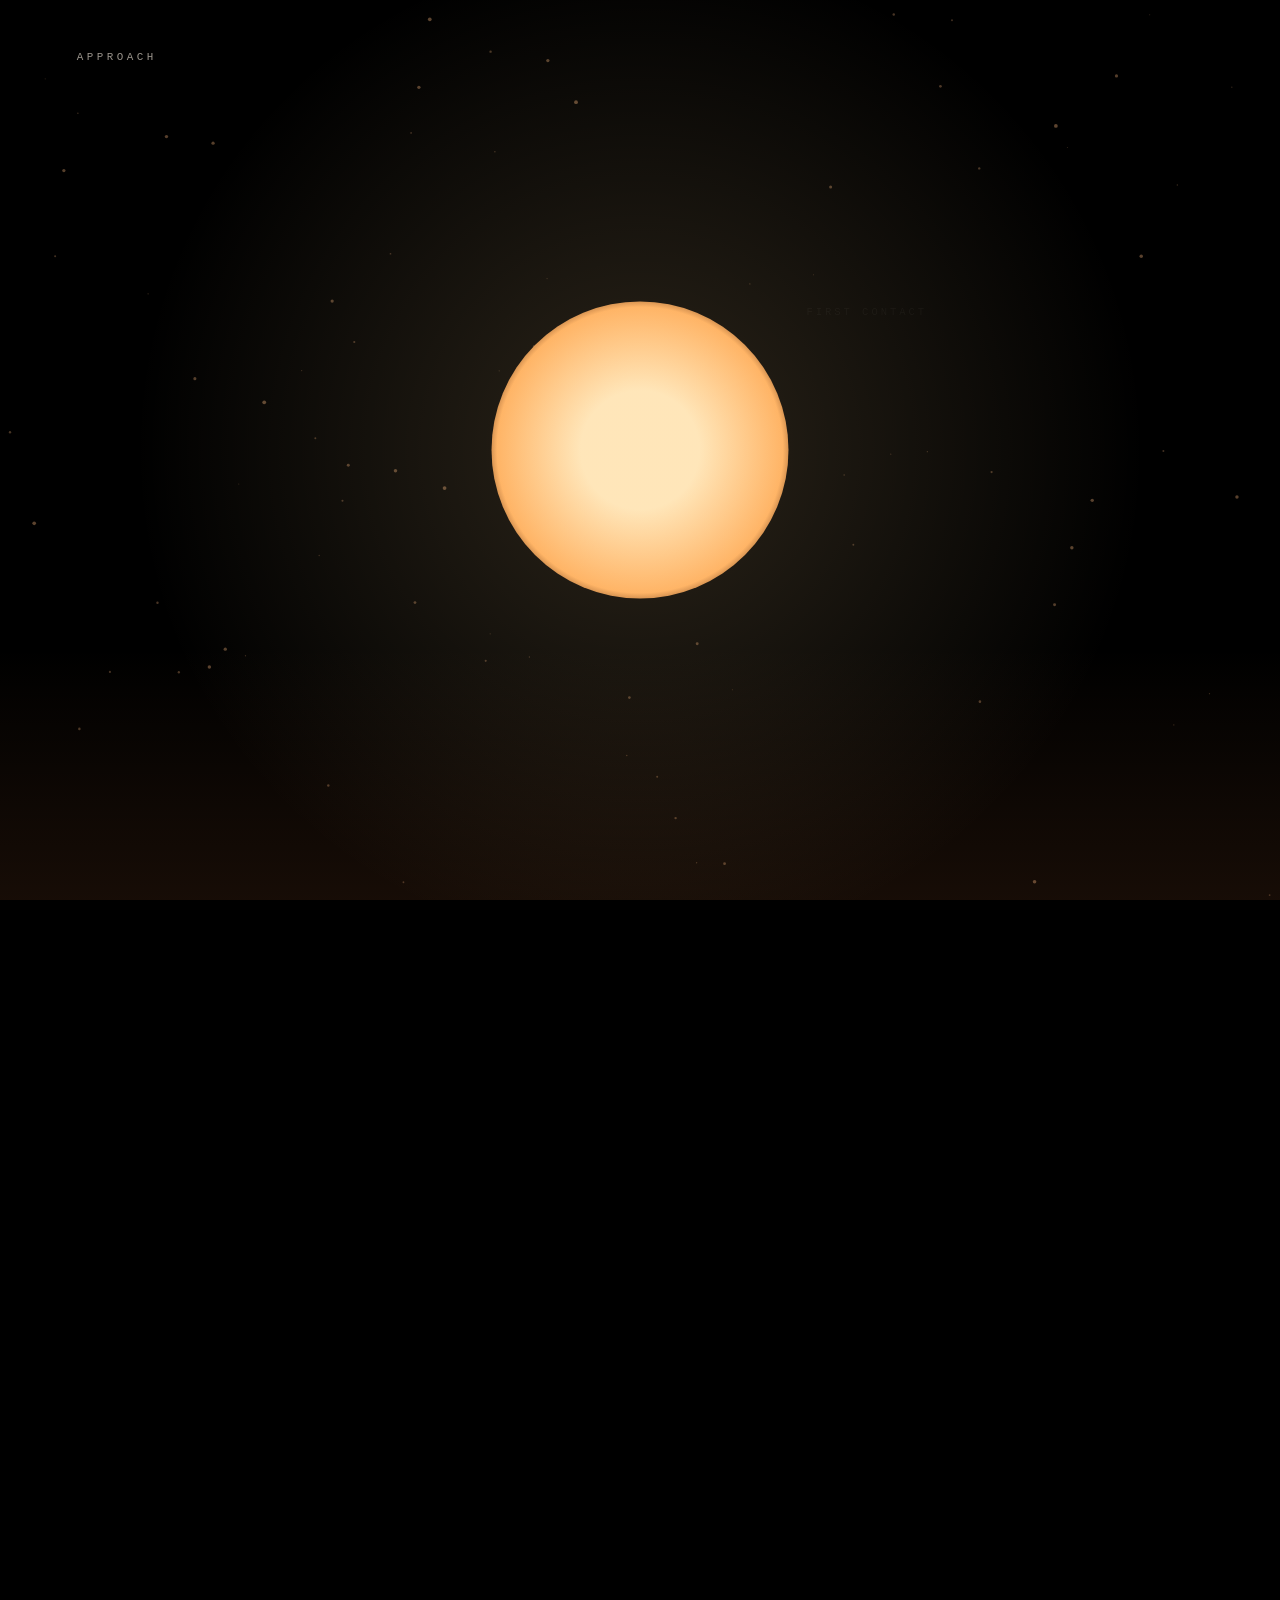
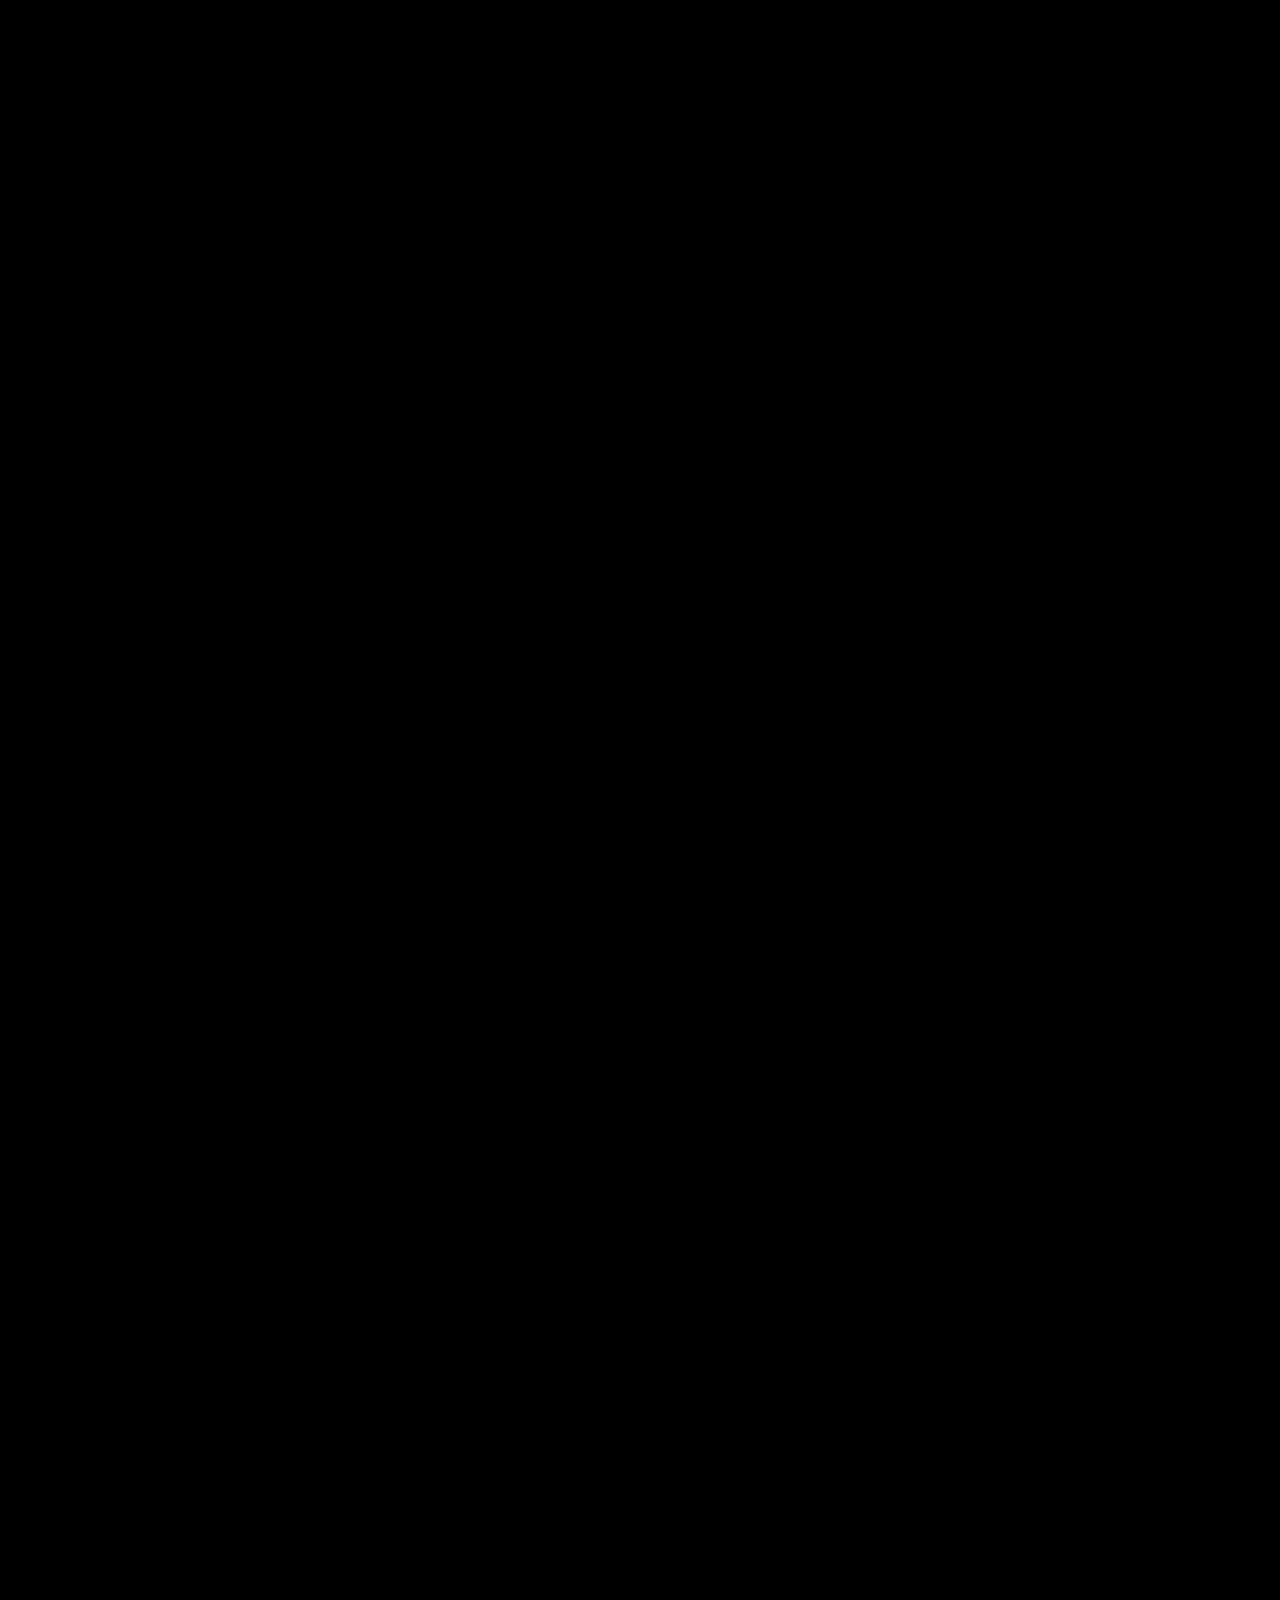
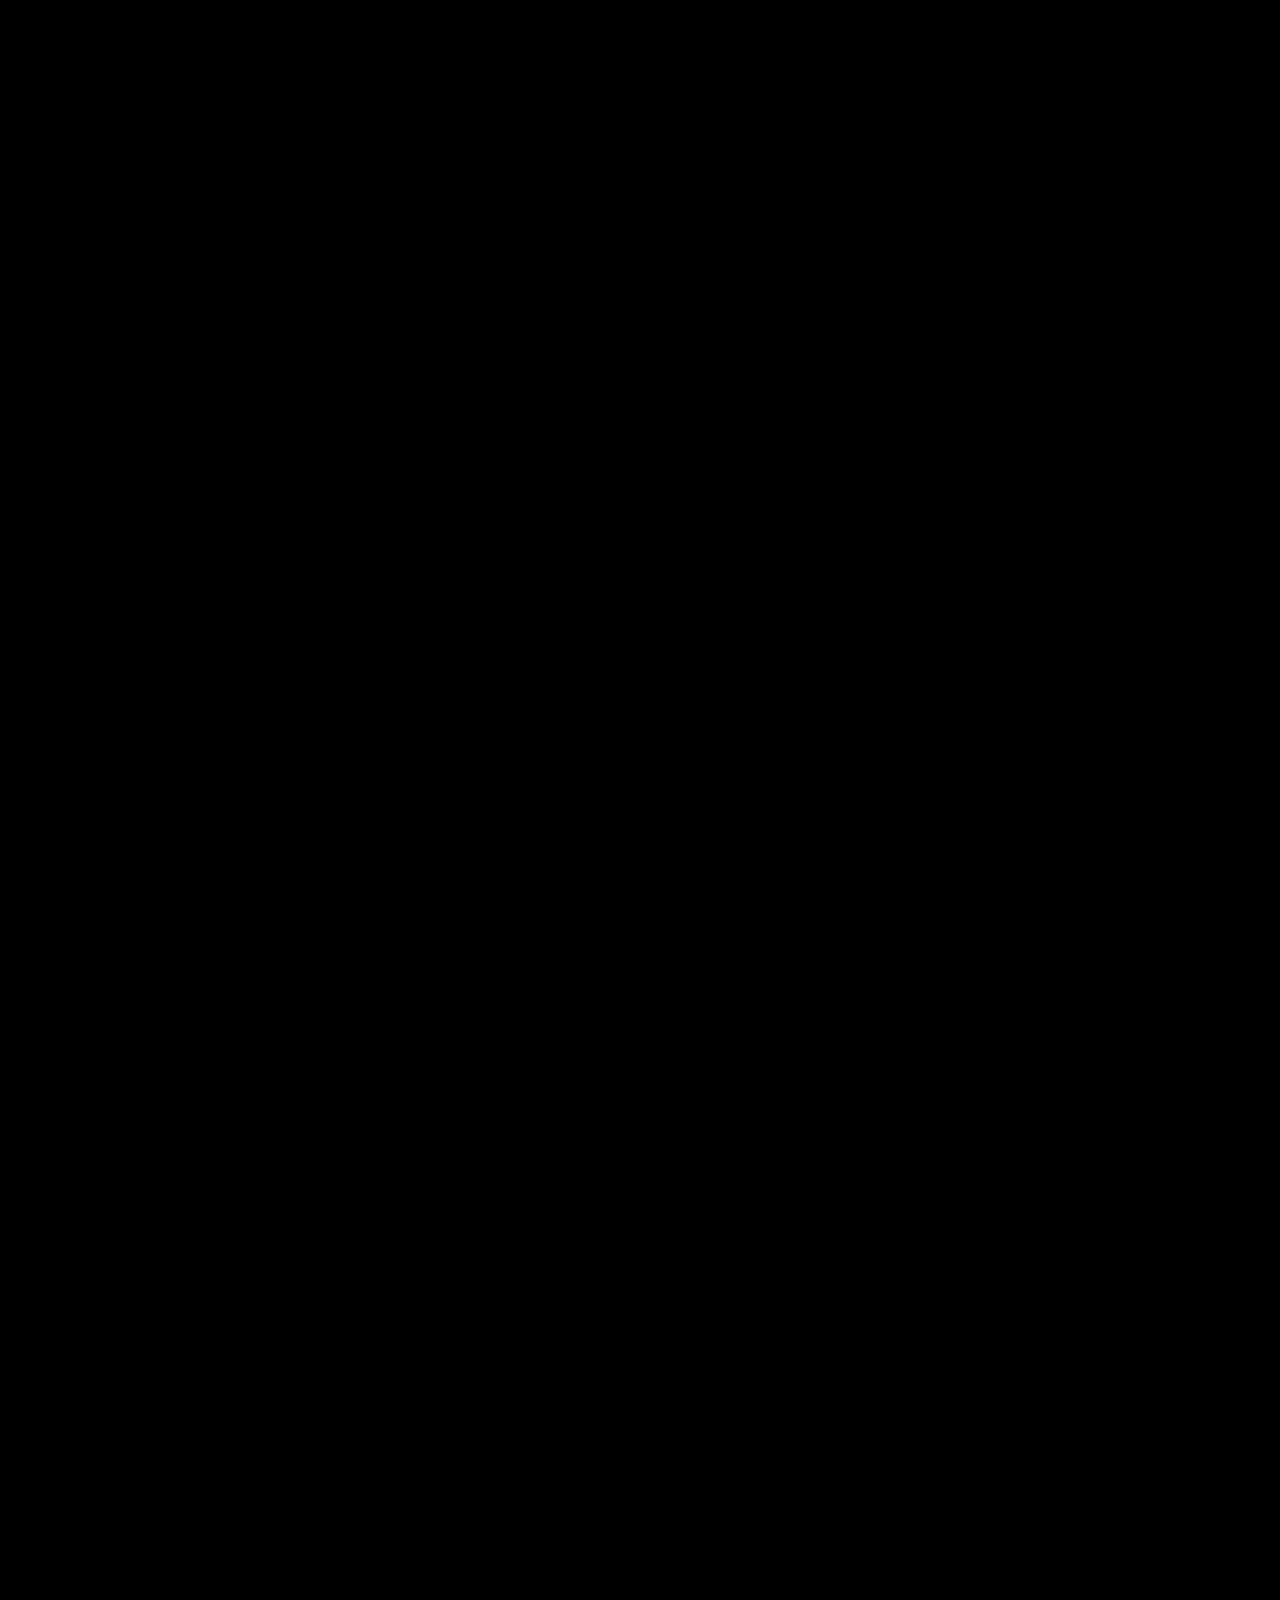
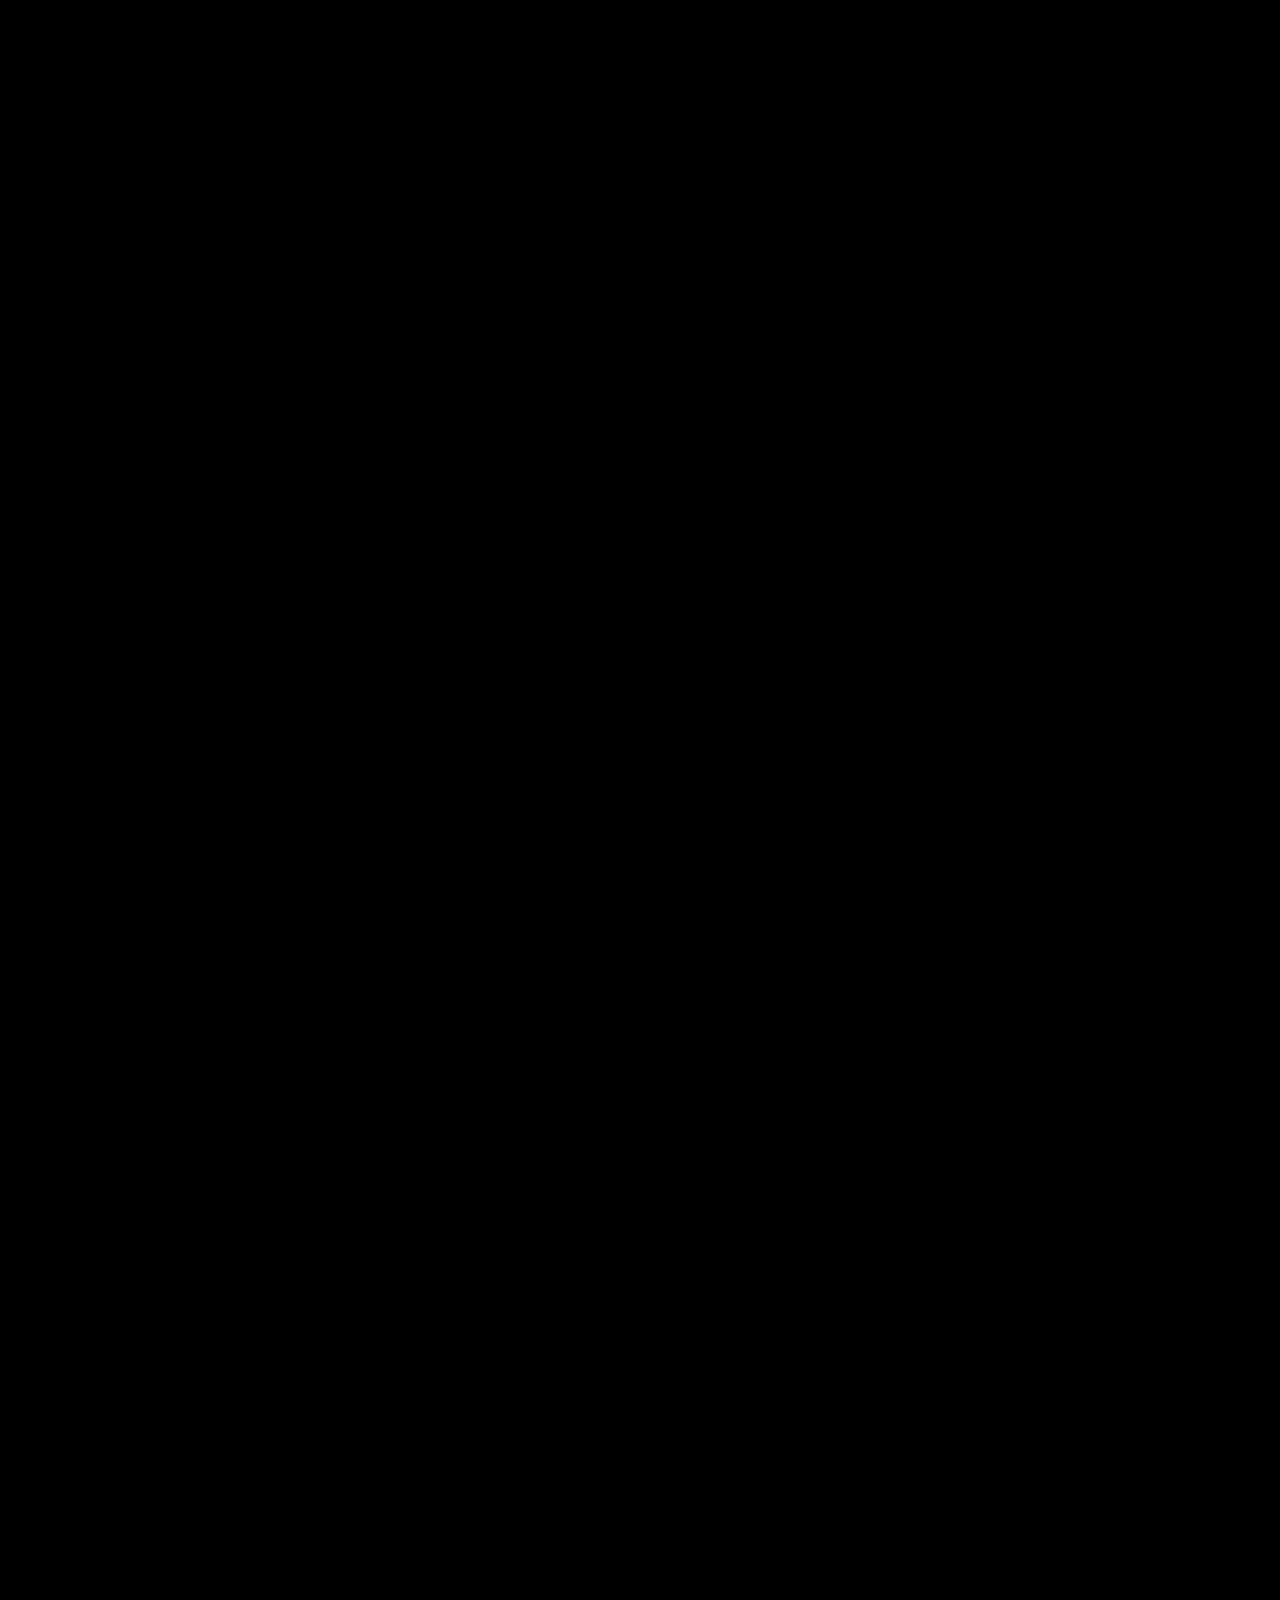
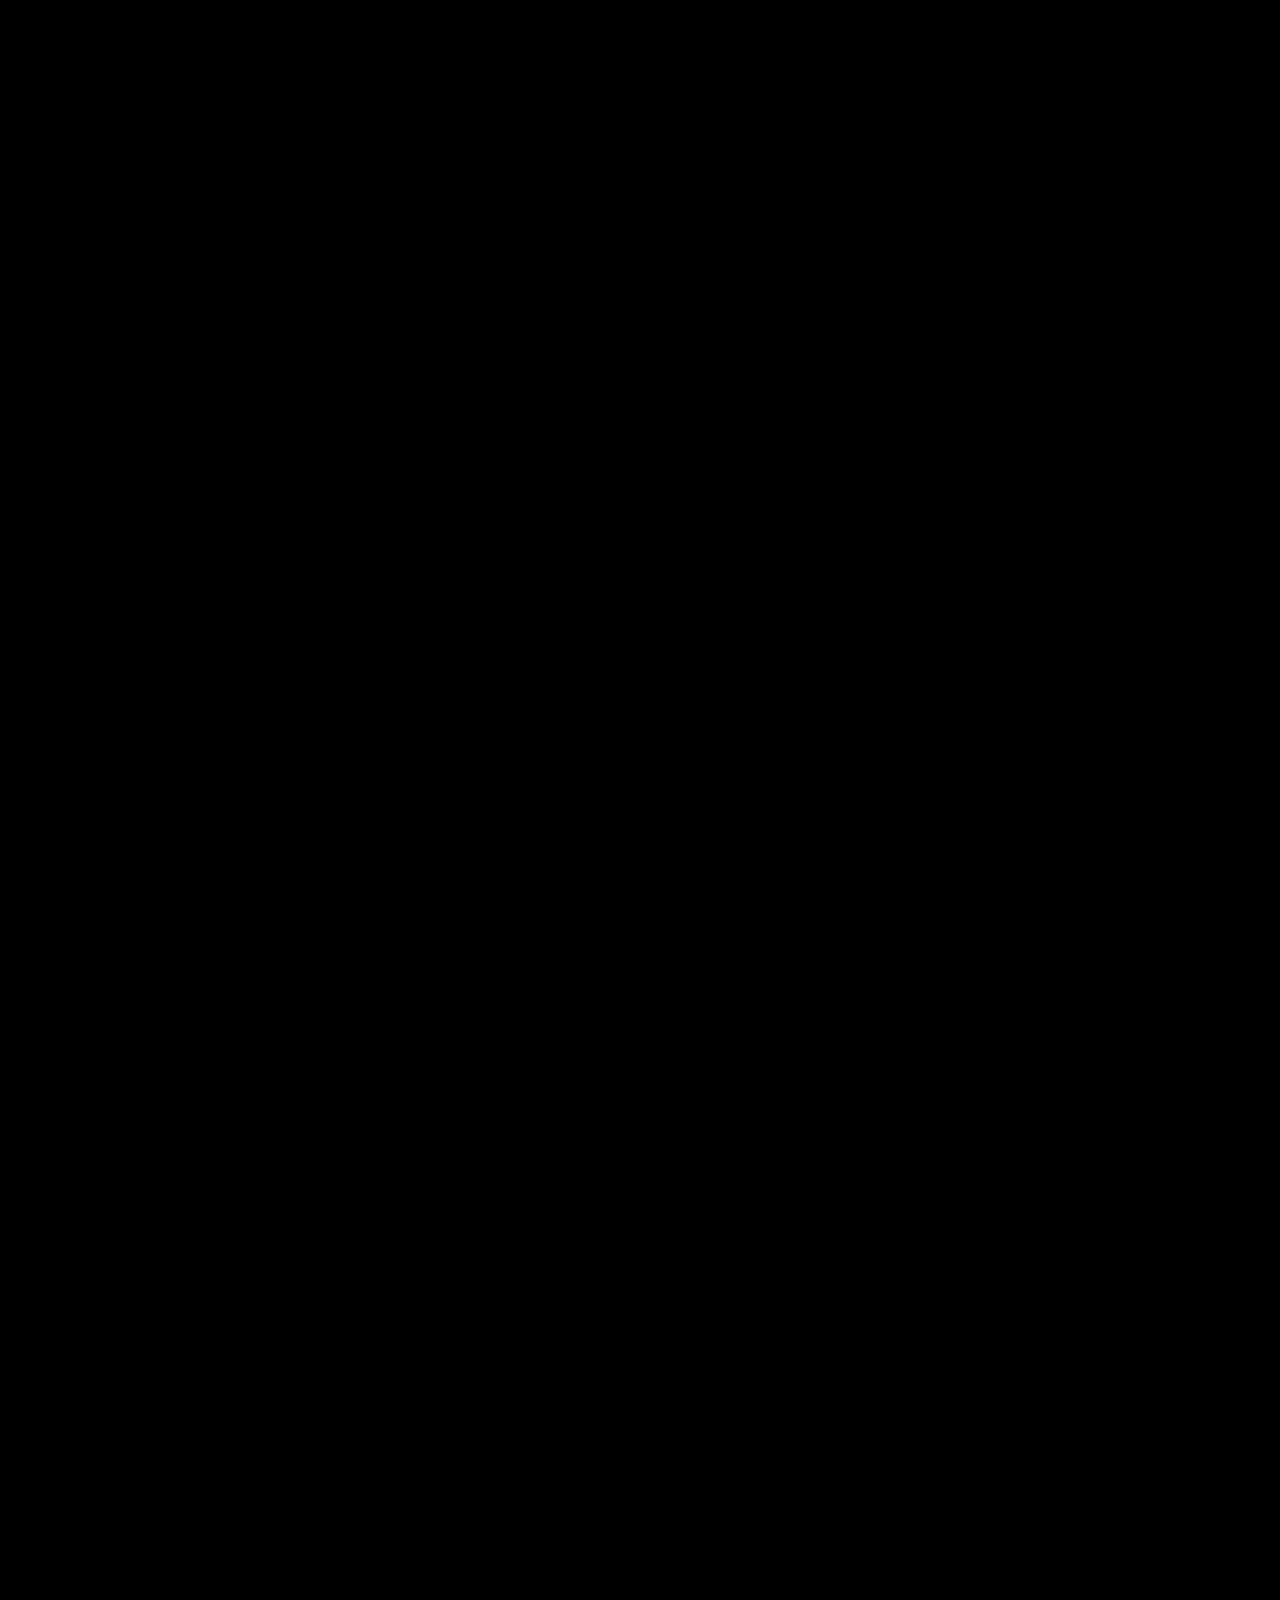
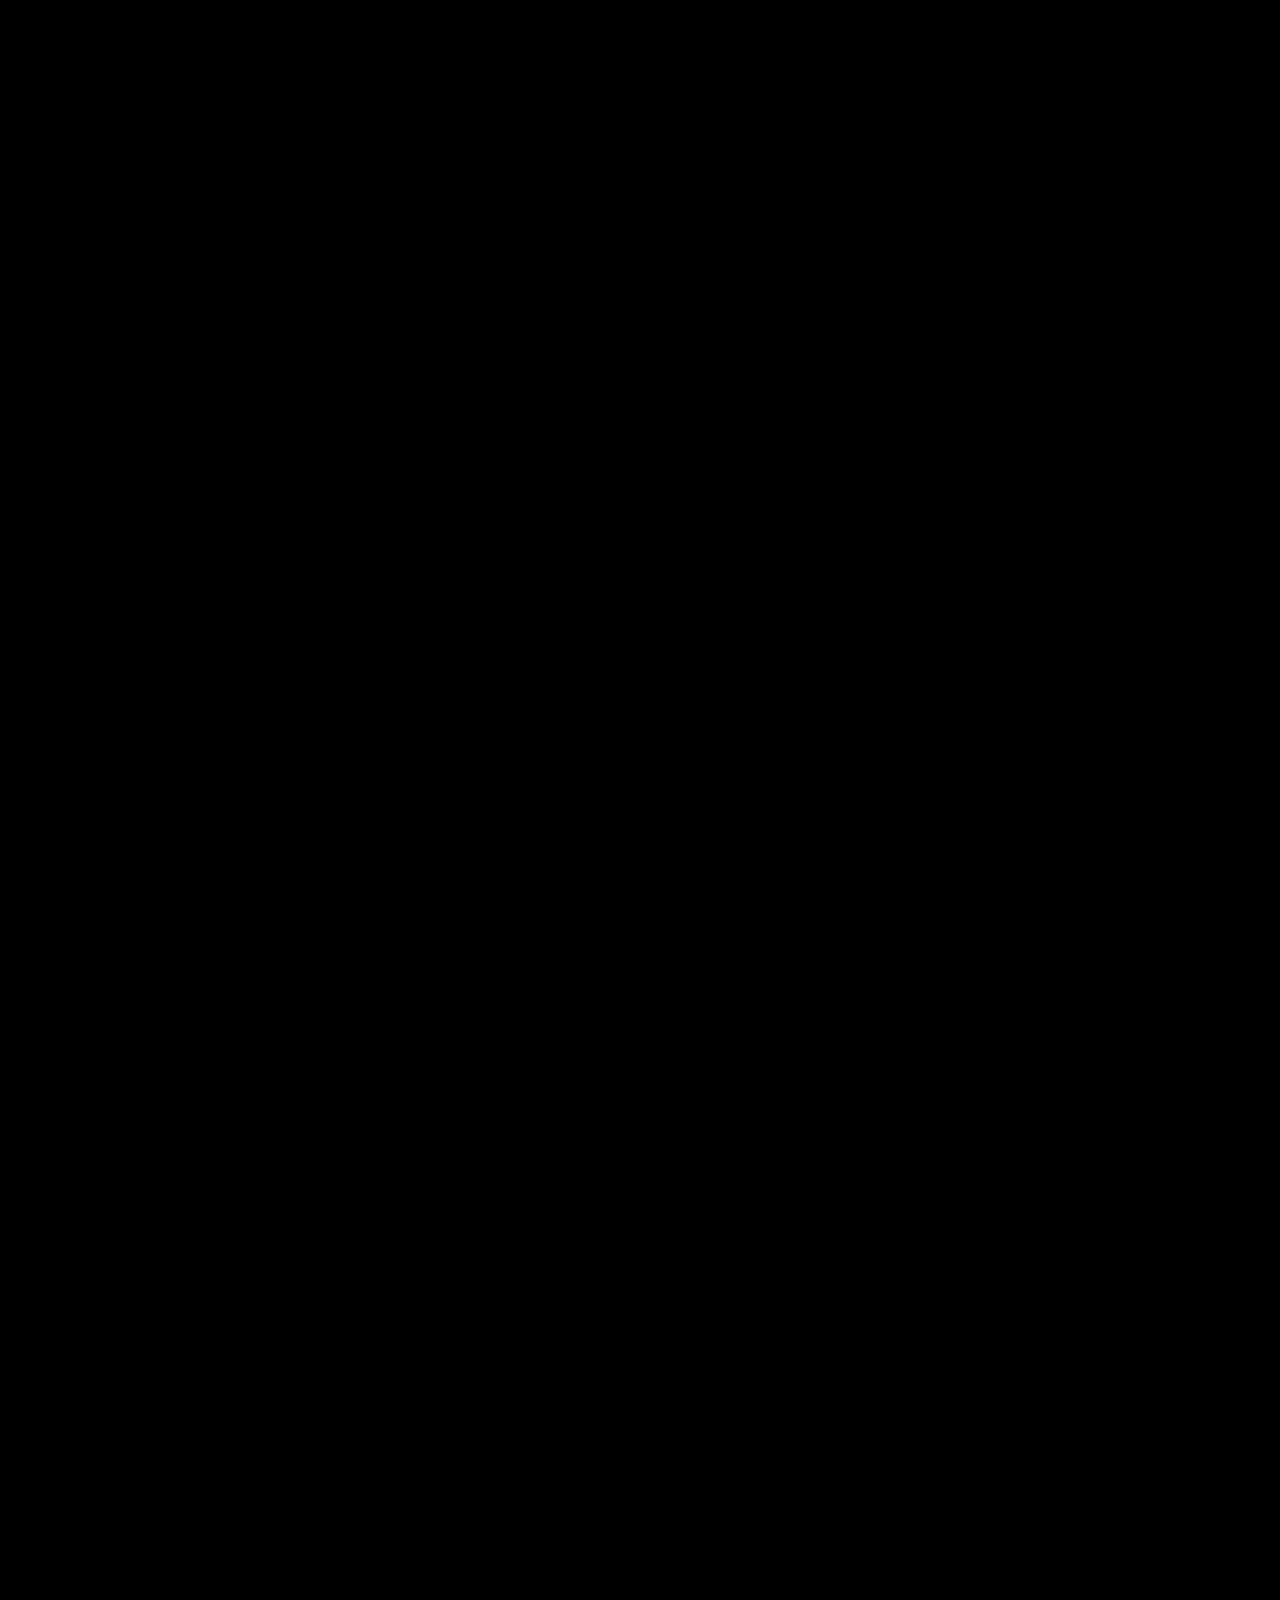
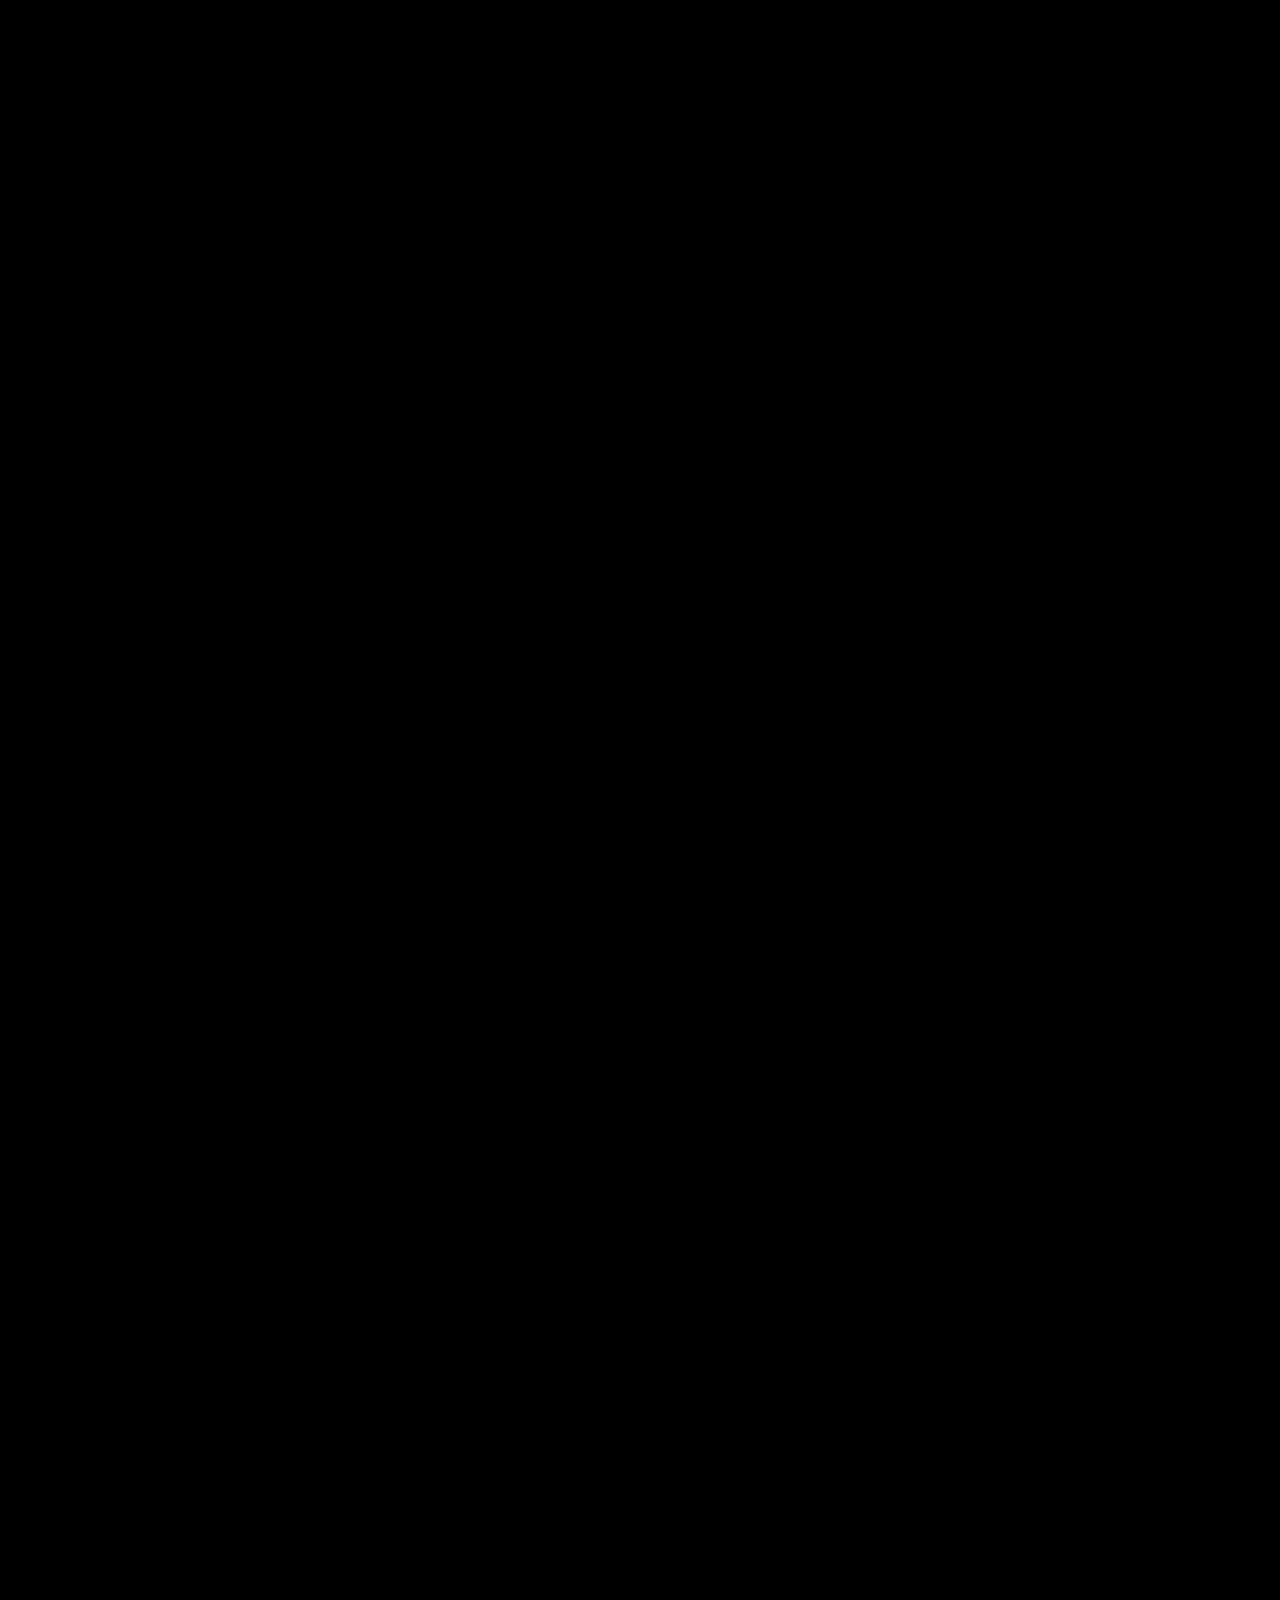
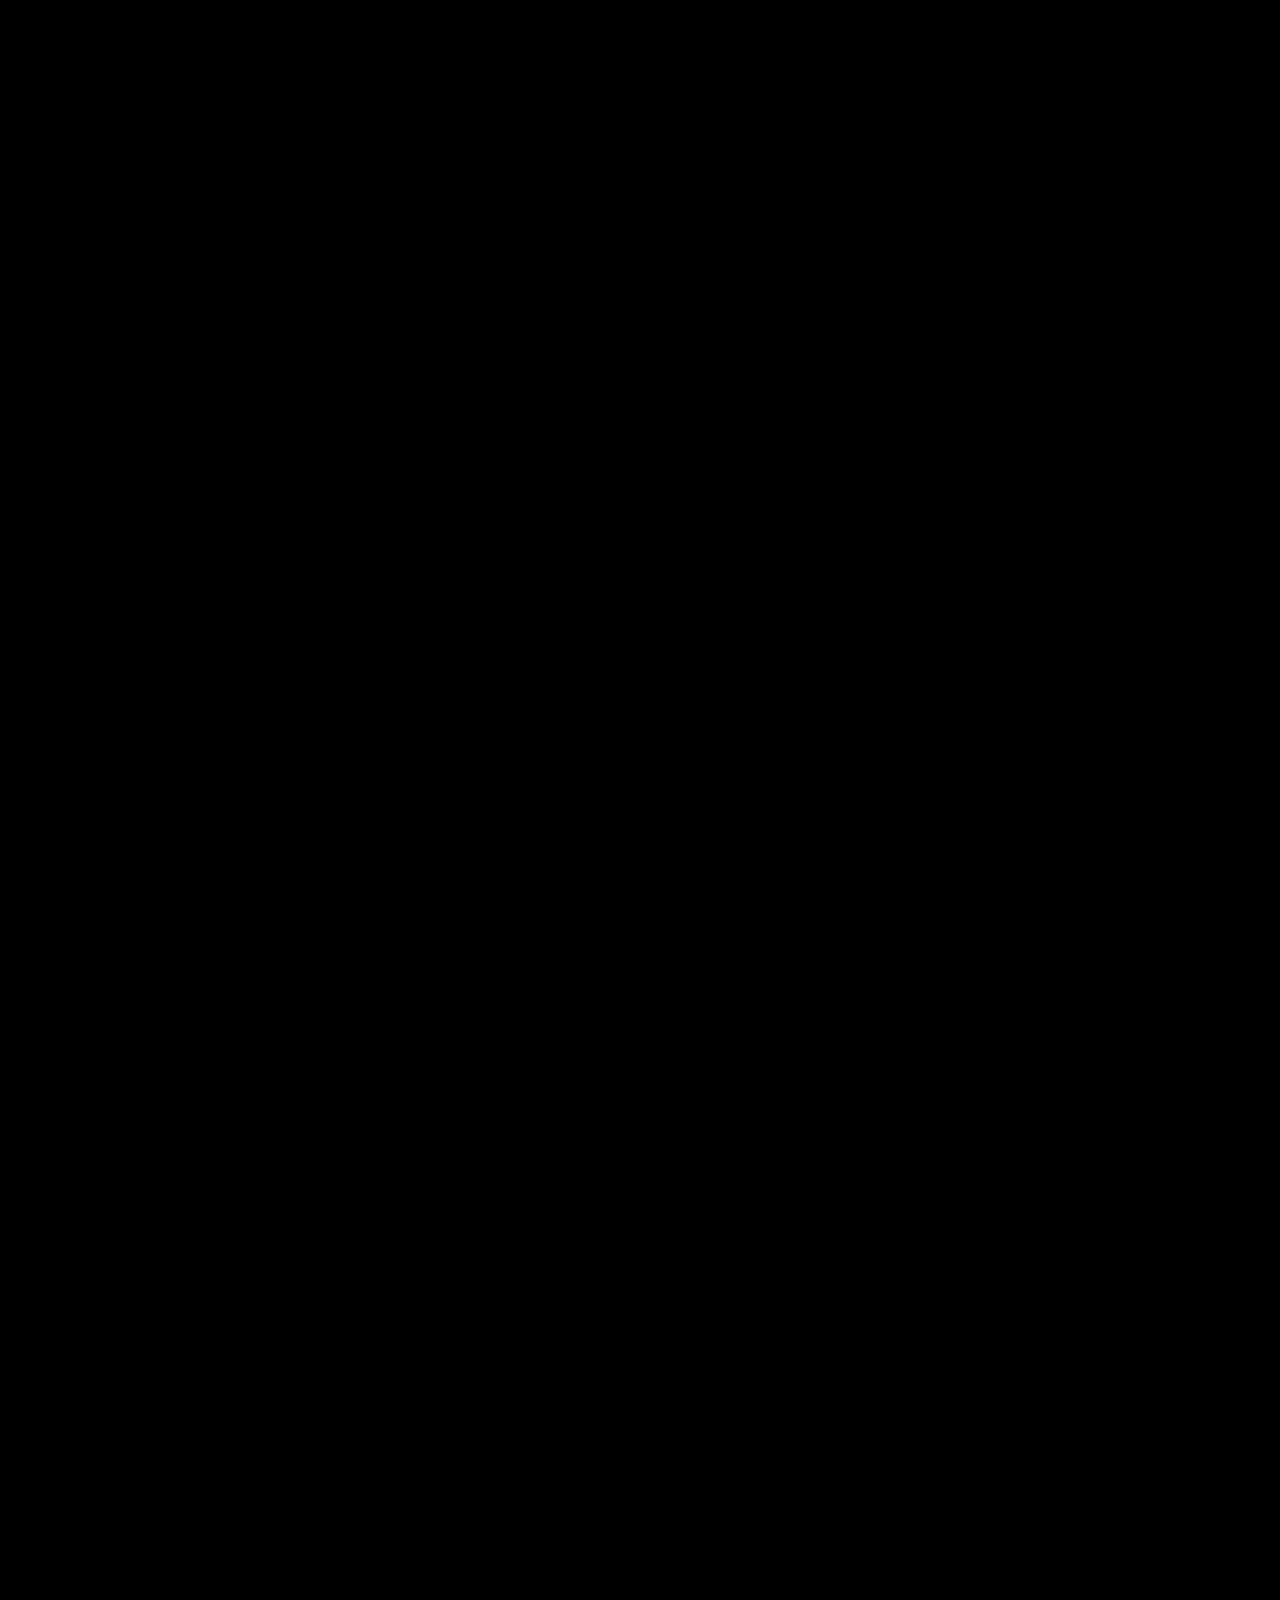
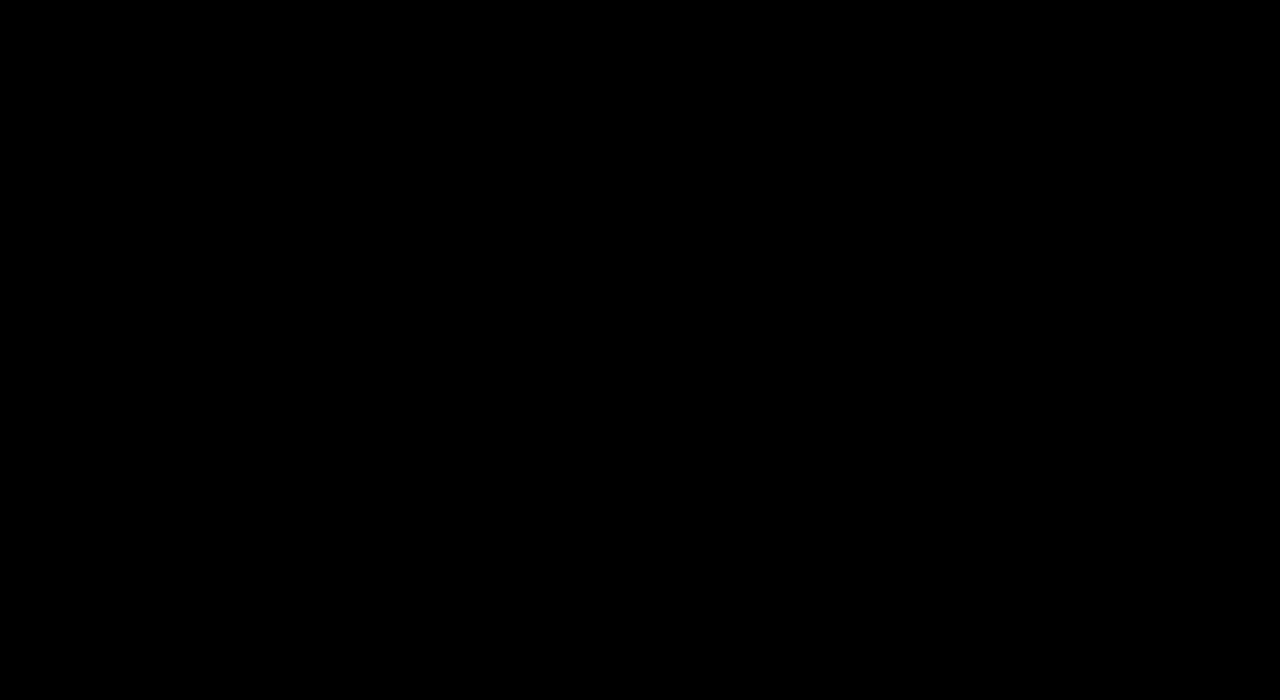
==== commit dba5c12f: "Eighth build: fixed copy compositions, solar atmosphere (warm motes and horizon glow), bigger sun, q" ====
--- a/eclipse-horizon/index.html
+++ b/eclipse-horizon/index.html
@@ -62,7 +62,7 @@
       </div>
     </section>
 
-        <section class="band" id="b-air">
+        <section class="band right" id="b-air">
       <div class="copy">
         <p class="kicker">Totality · The chill</p>
         <h2 class="display">The air changes</h2>
--- a/eclipse-horizon/styles.css
+++ b/eclipse-horizon/styles.css
@@ -15,9 +15,9 @@
 #sky{position:absolute;inset:0;width:100%;height:100%;display:block}
 
 /* ---------- bands ---------- */
-.band{position:absolute;left:0;width:100%;height:100vh;display:flex;
+.band{position:fixed;top:0;left:0;width:100%;height:100vh;display:flex;
   align-items:flex-end;padding:12vh 6vw 14vh;overflow:hidden;
-  pointer-events:none;will-change:opacity,transform}
+  pointer-events:none;will-change:opacity,transform;visibility:hidden}
 .copy{position:relative;z-index:2;max-width:42rem;width:100%;
   text-shadow:0 2px 28px rgba(0,0,0,.85)}
 .copy-hero{position:absolute;left:6vw;bottom:11vh;width:auto}
@@ -117,3 +117,4 @@
 #a-umbra{left:44vw;top:26vh}
 #a-limb{left:56vw;top:10vh}
 #a-stream{left:20vw;top:55vh}
+.tag-b{left:10vw;top:70vh;right:auto;text-align:left}
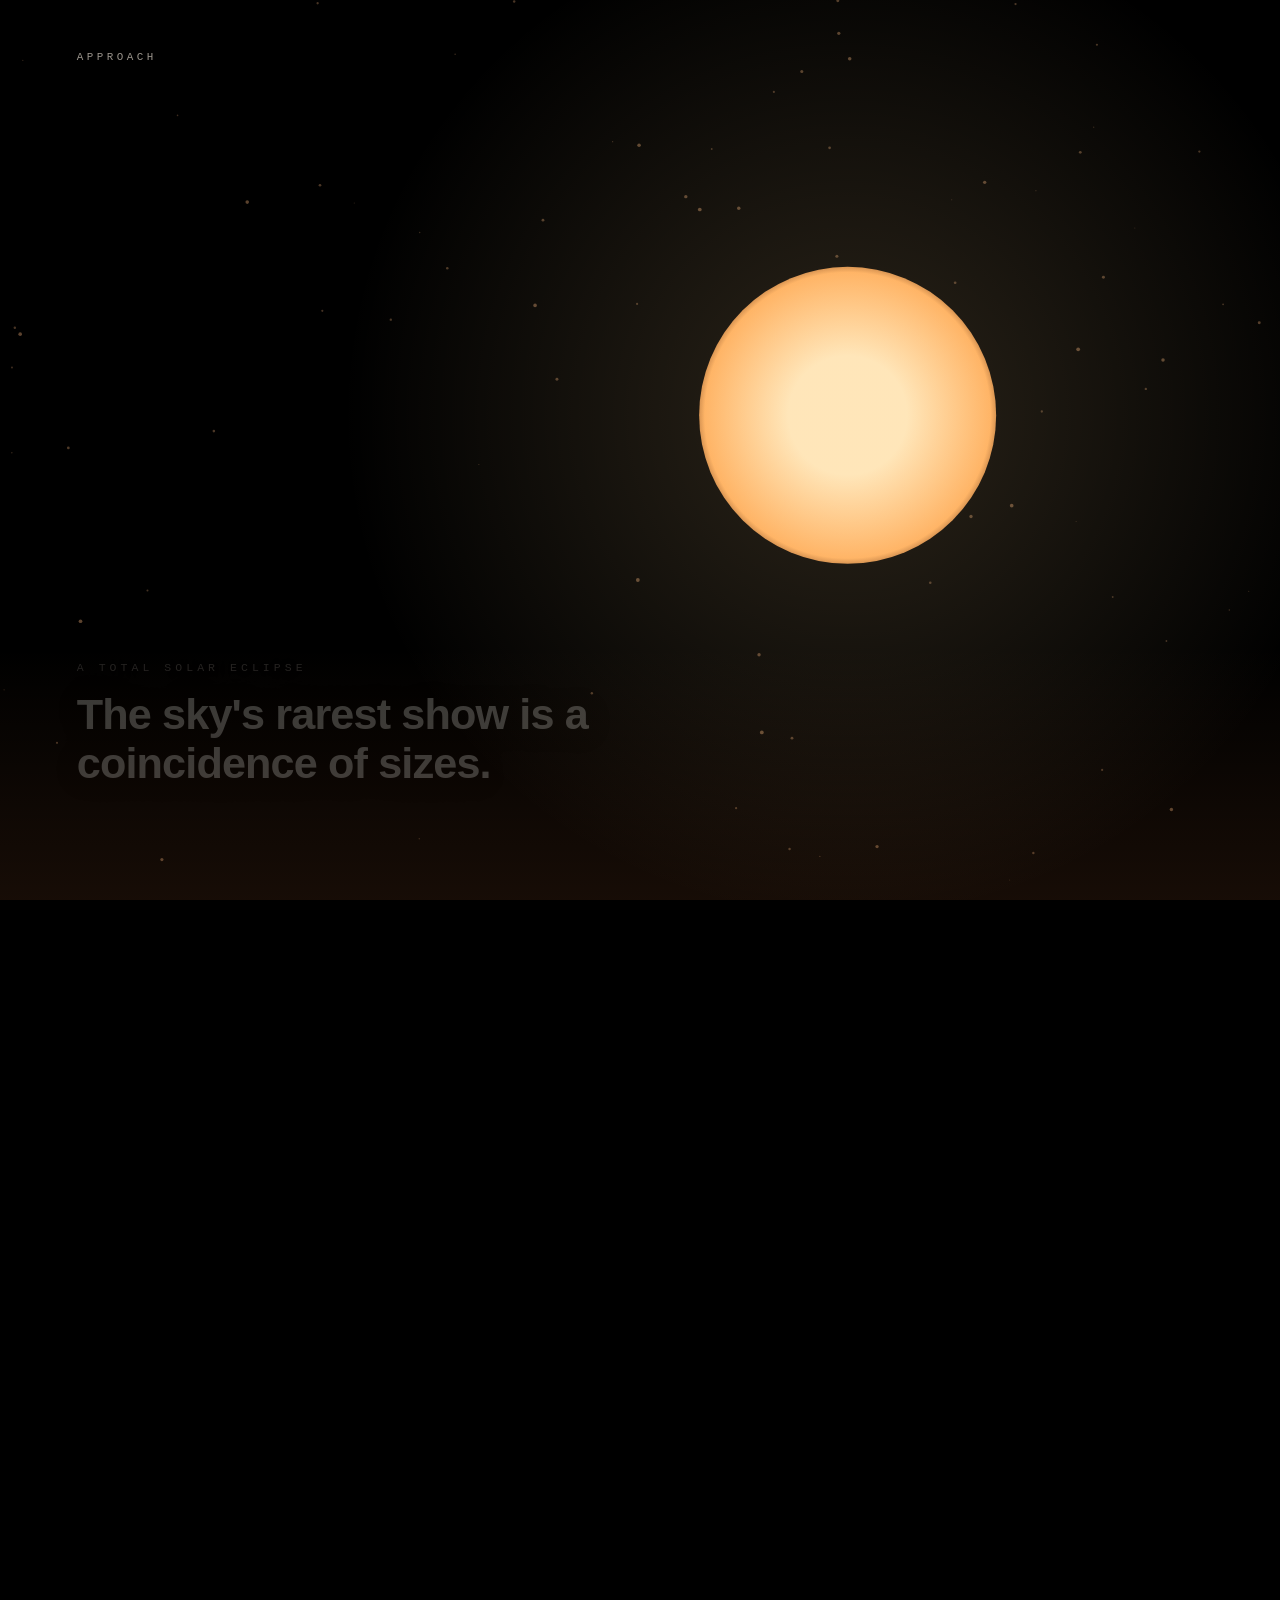
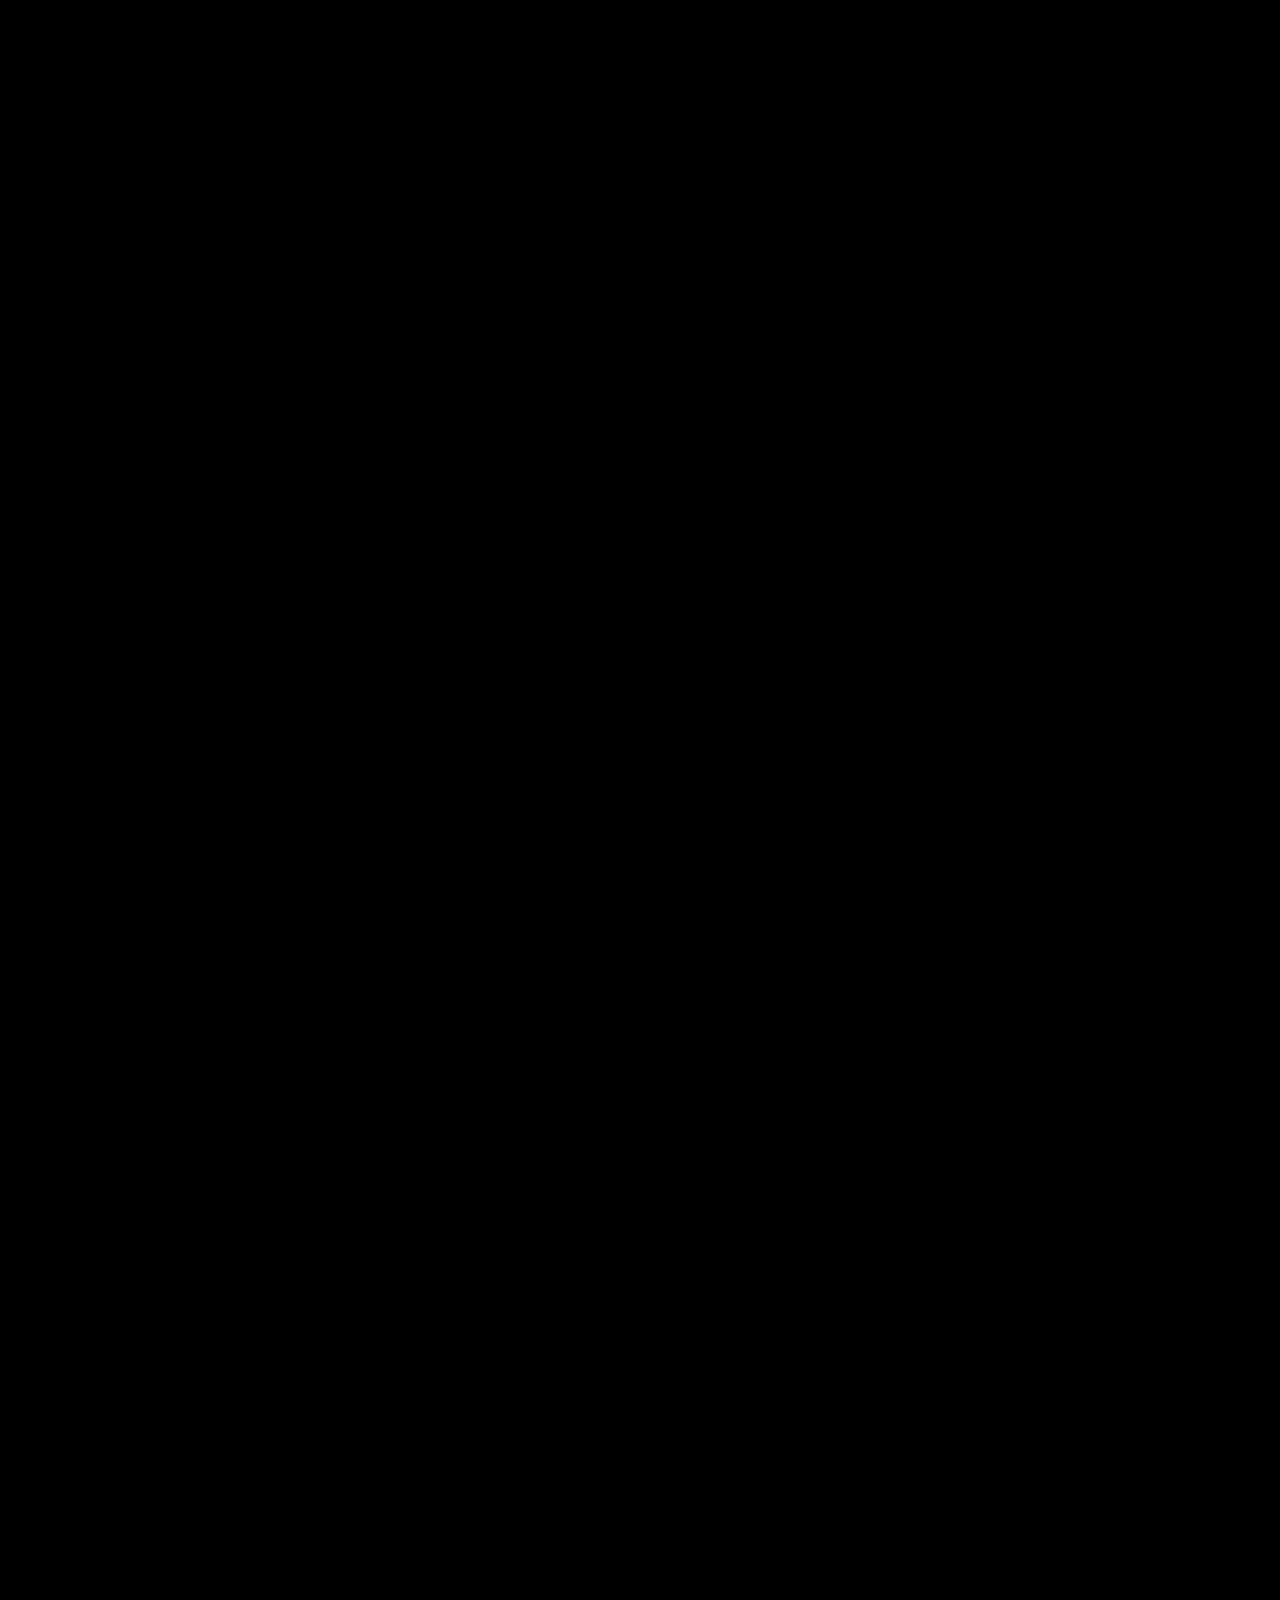
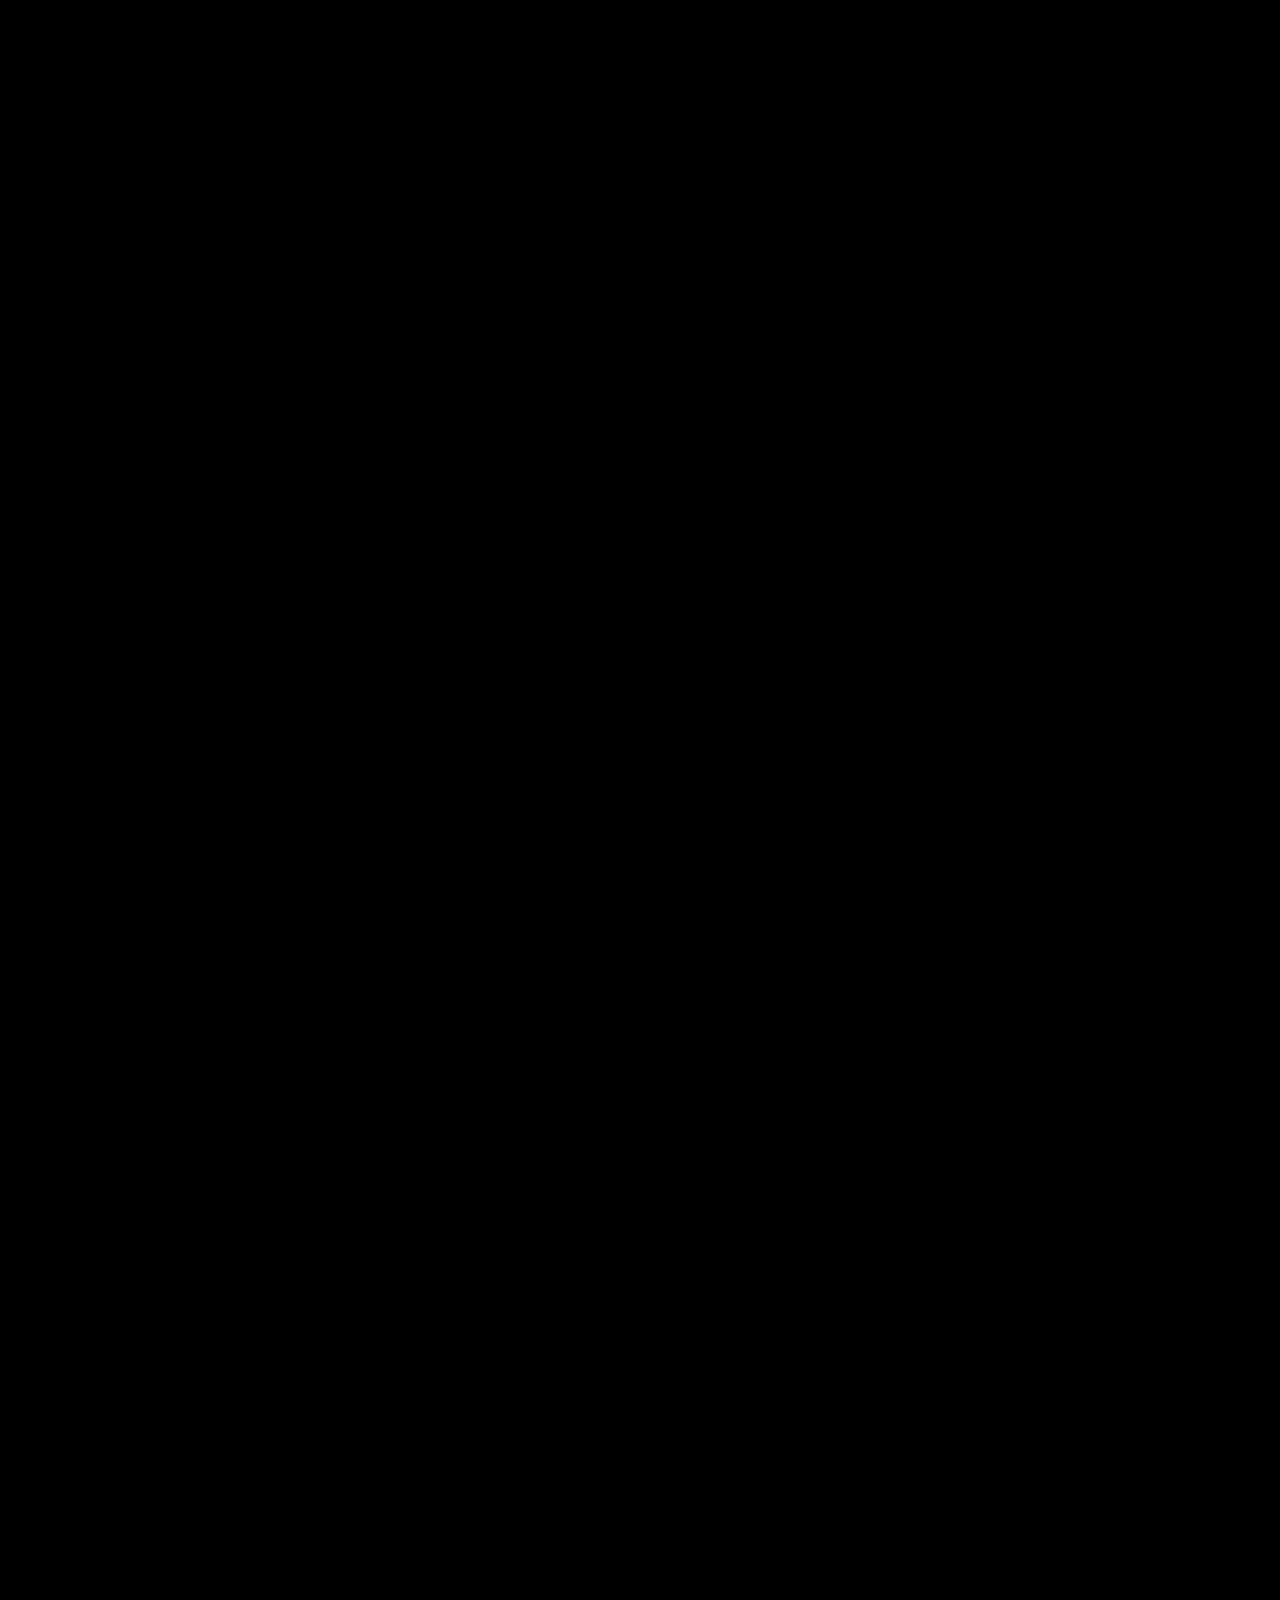
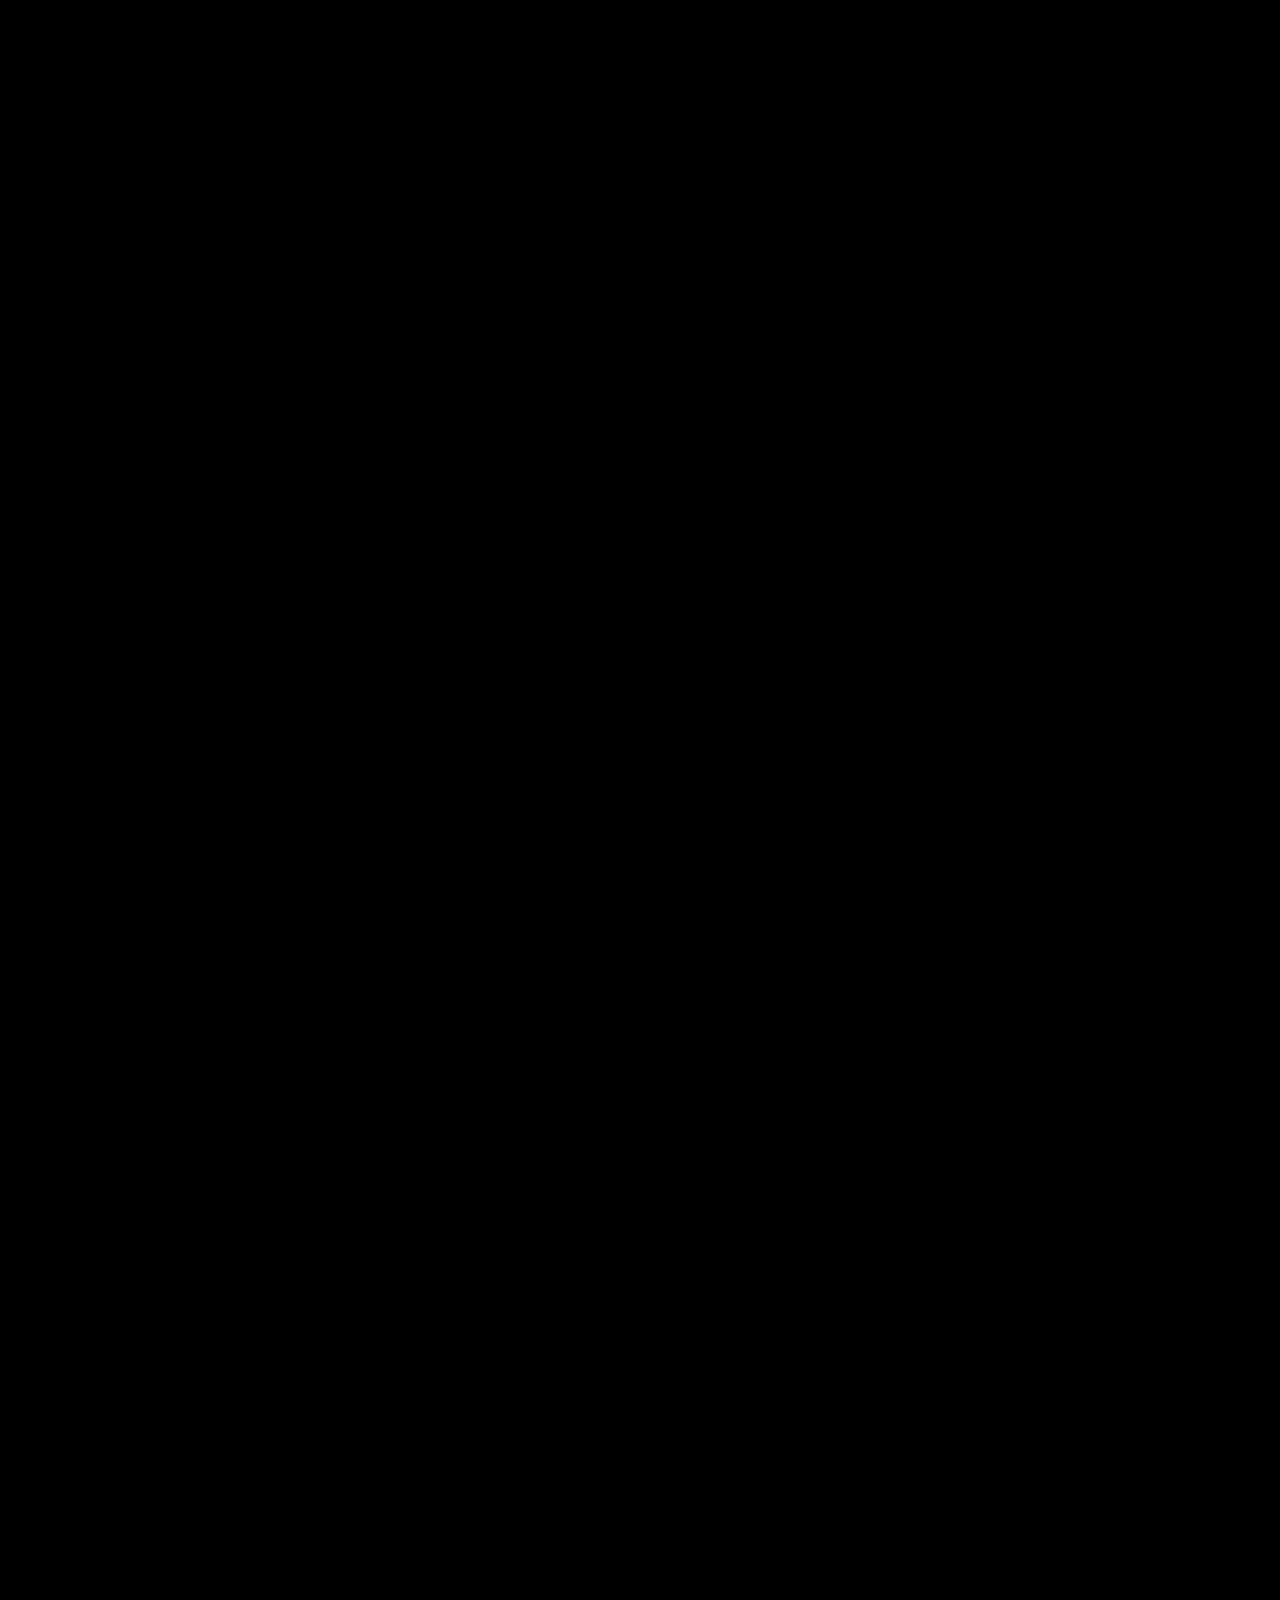
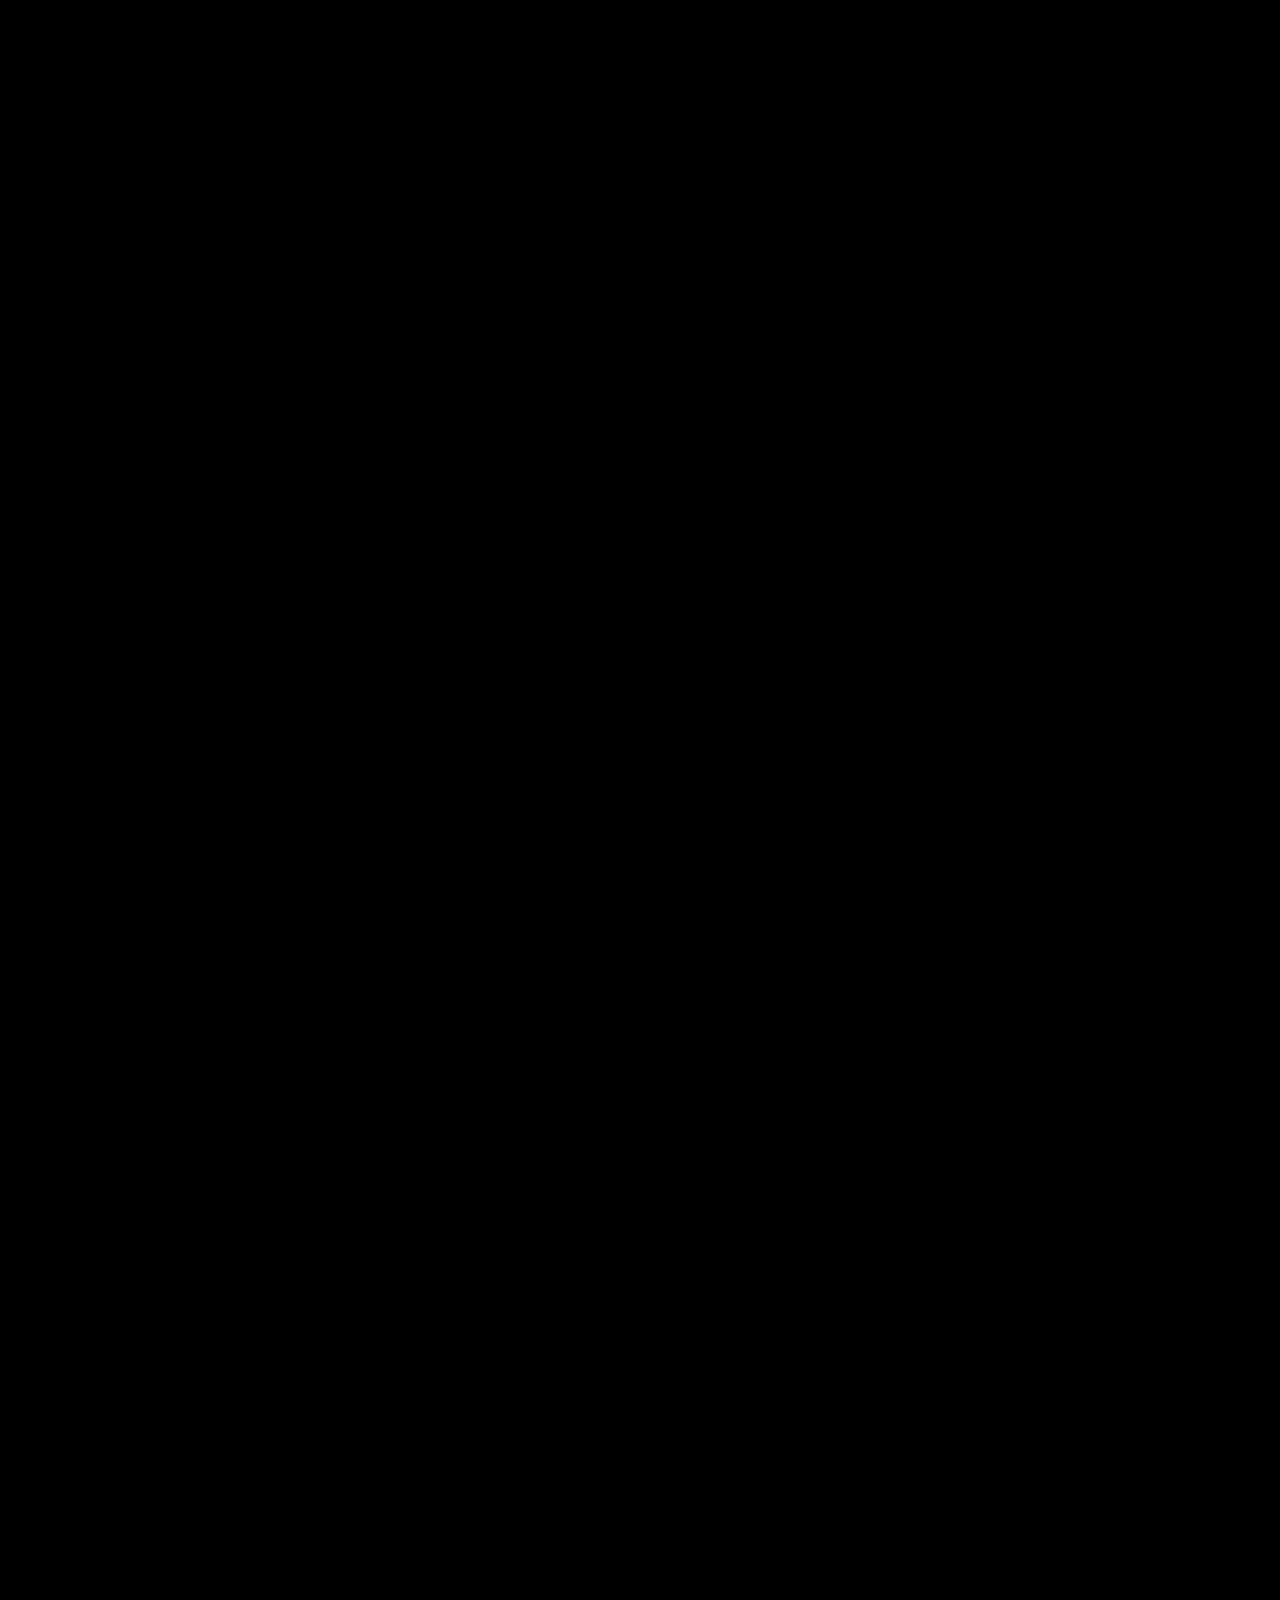
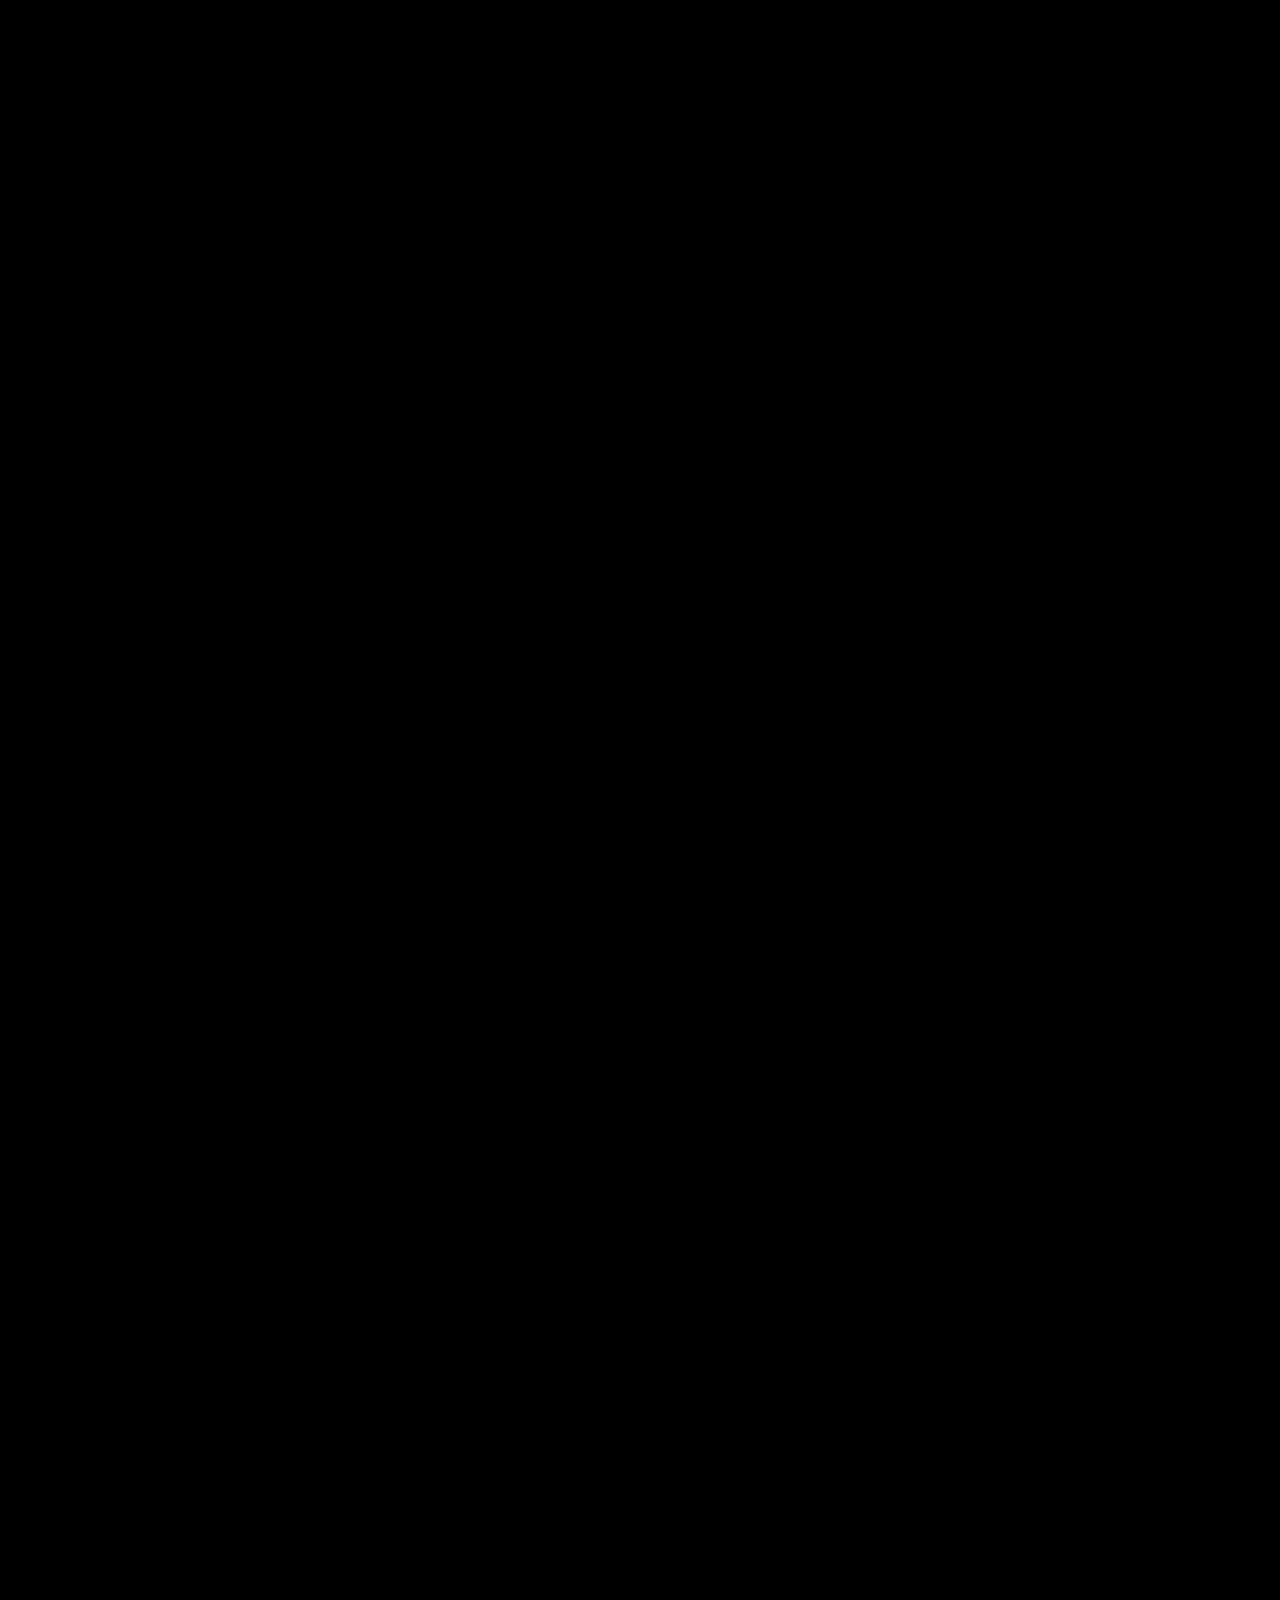
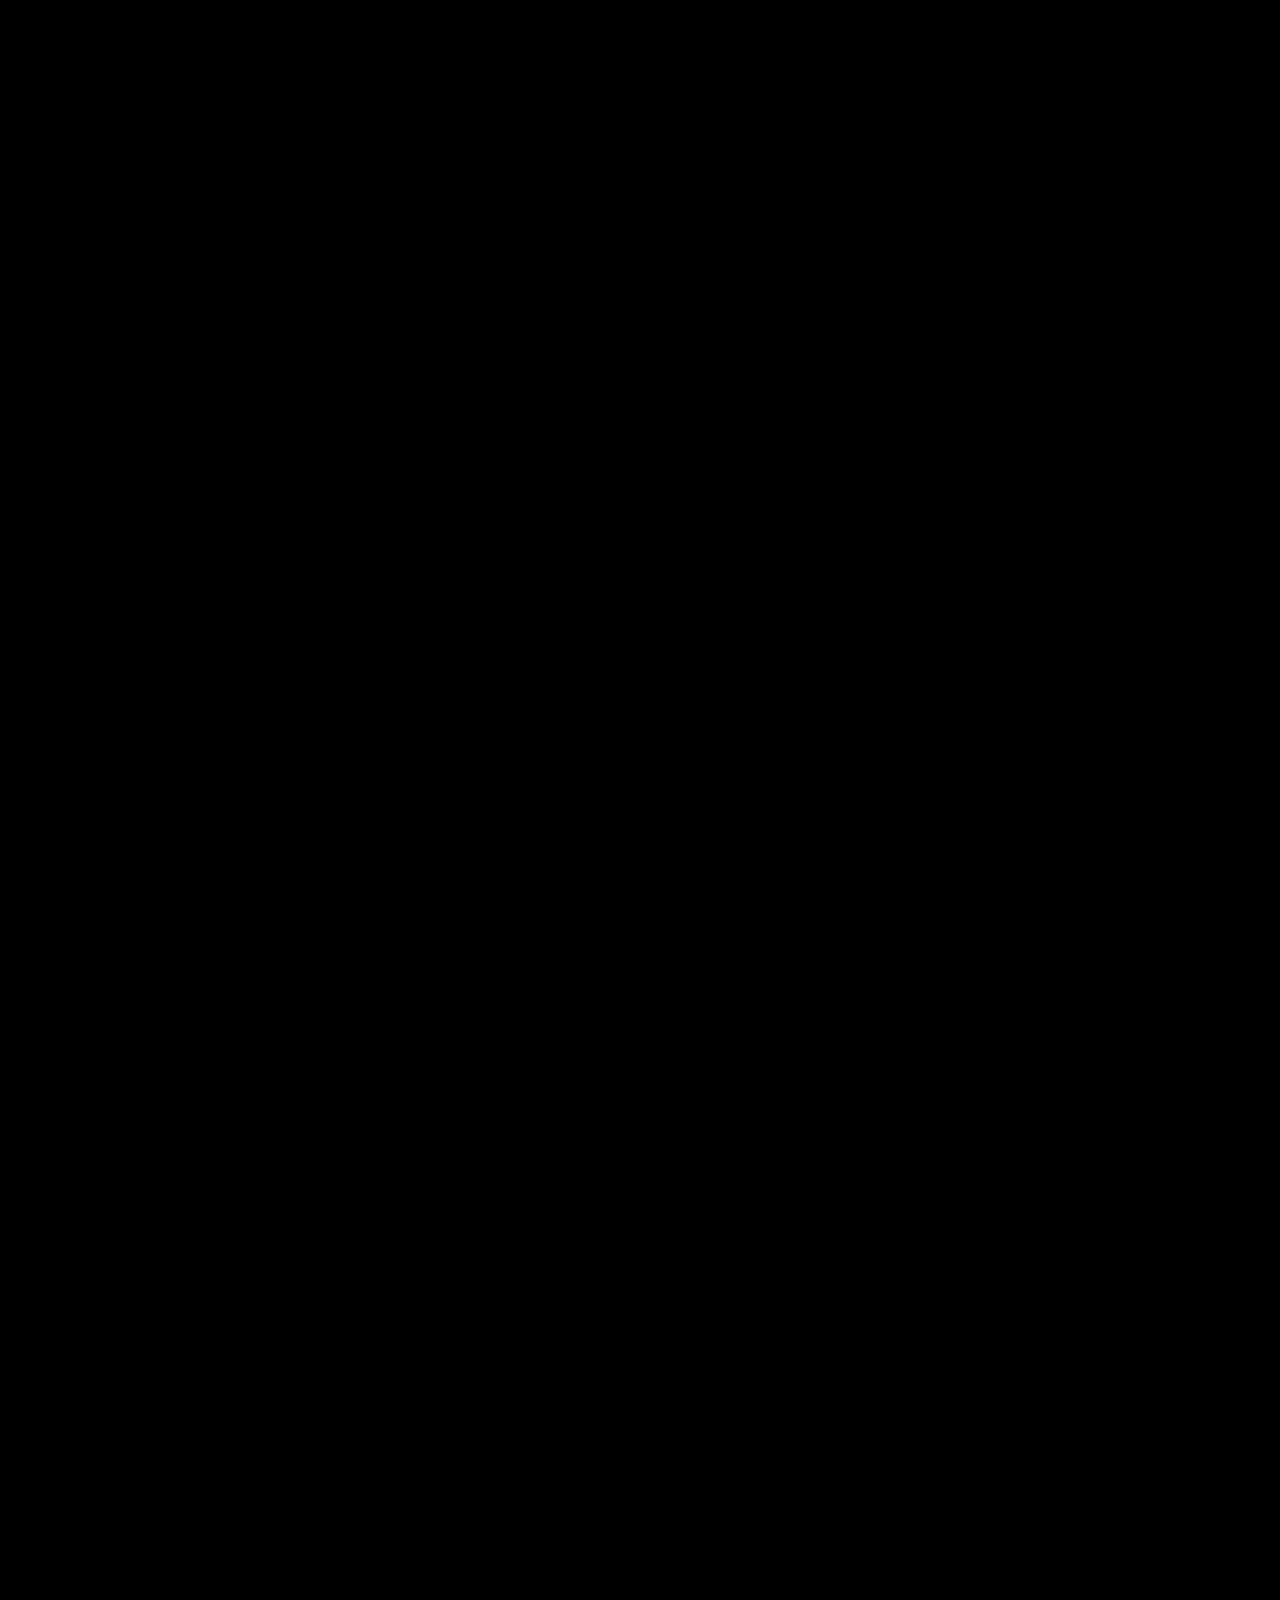
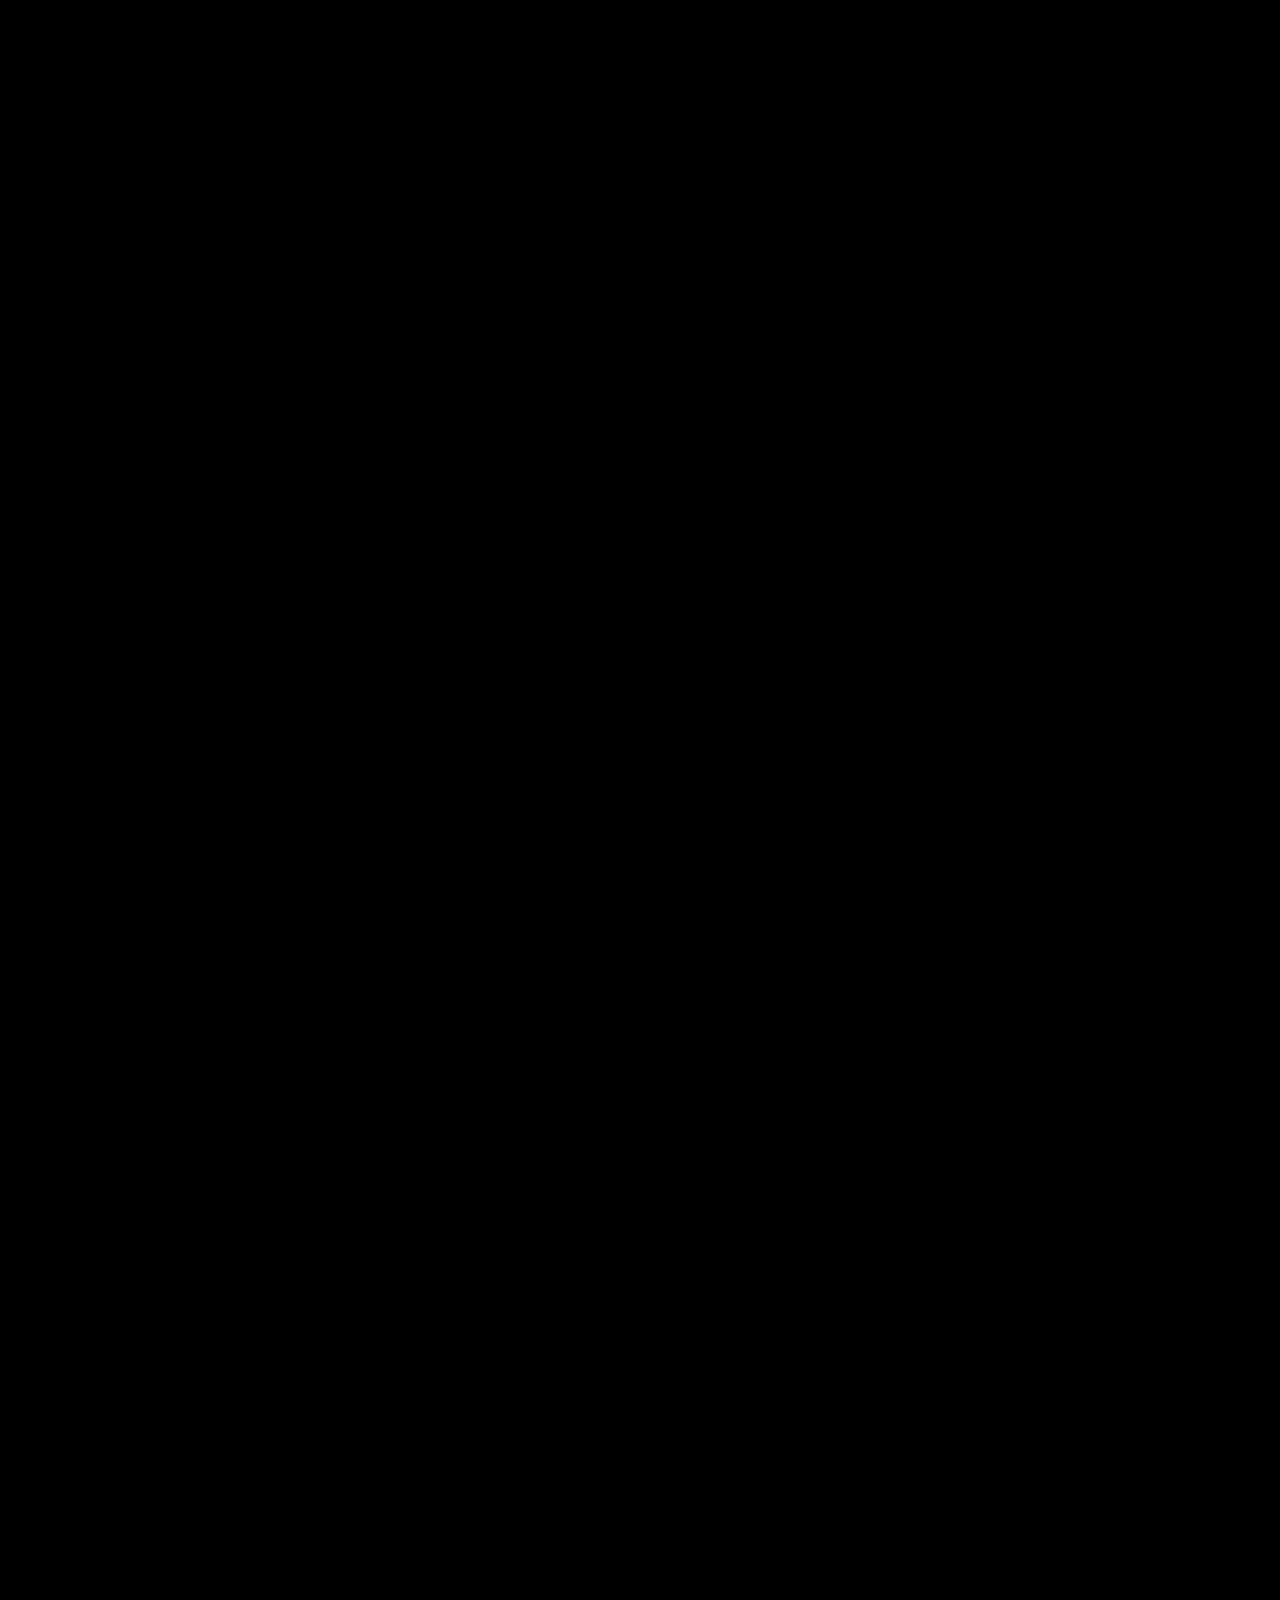
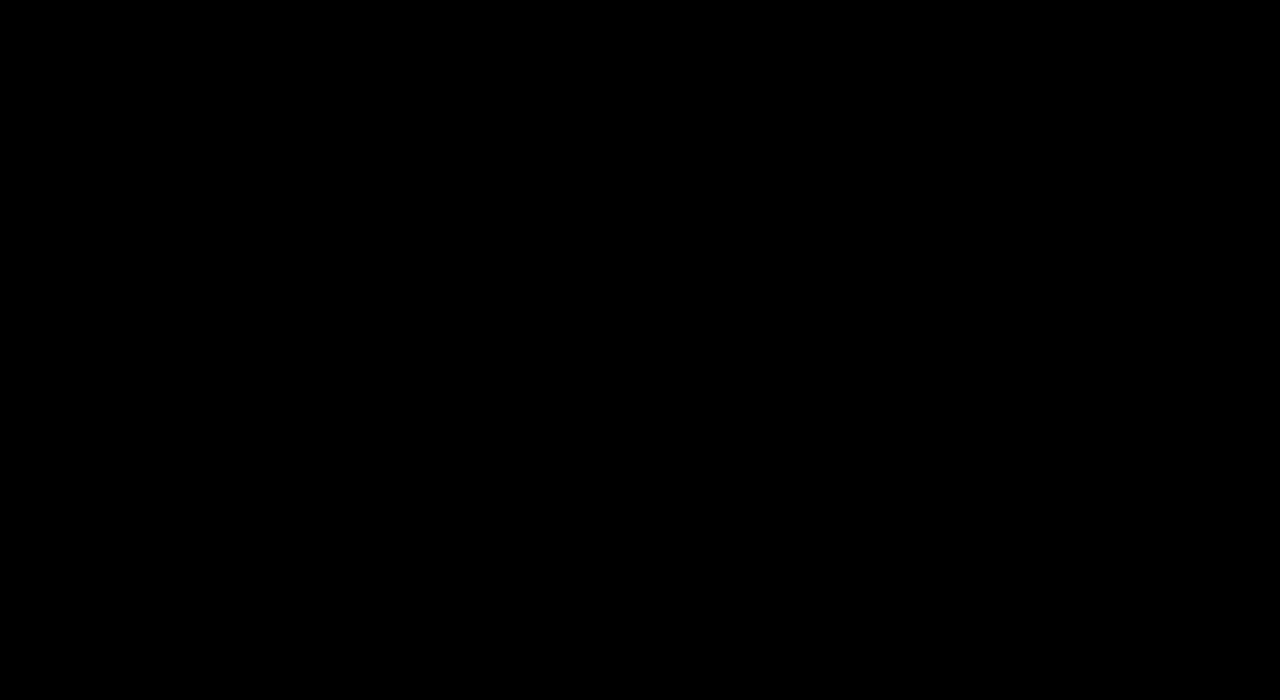
==== commit 26e49a9f: "Ninth build: words never overlap the disc, scene pivots with the copy, exclusive crossfades, stars l" ====
--- a/eclipse-horizon/index.html
+++ b/eclipse-horizon/index.html
@@ -49,7 +49,7 @@
       <div class="copy">
         <p class="kicker">Approach · First contact</p>
         <h2 class="display">A slow takeover</h2>
-        <p class="statement">The moon crosses the sun's face at about 3,700 kilometres per hour. From first contact to full cover takes more than an hour of growing shadow.</p>
+        <p class="statement">The moon swallows the sun slowly. At 3,700 kilometres per hour it still takes more than an hour to finish the job, and the light dies a little at a time.</p>
       </div>
     </section>
 
@@ -57,7 +57,7 @@
       <div class="copy">
         <p class="kicker">Totality</p>
         <h2 class="display">The corona</h2>
-        <p class="statement">The outer atmosphere appears, silver-white, only while the moon hides the sun.</p>
+        <p class="statement">For those few minutes the sun shows the one thing daylight always hides. The corona, silver-white, rippling in solar wind.</p>
         <p class="mono">Tap to hide the names</p>
       </div>
     </section>
@@ -66,7 +66,7 @@
       <div class="copy">
         <p class="kicker">Totality · The chill</p>
         <h2 class="display">The air changes</h2>
-        <p class="statement">The temperature drops by several degrees. Birds fall silent and roost. Around the whole horizon, a 360 degree twilight glows back in.</p>
+        <p class="statement">The air cools by whole degrees. Birds go silent and head for roost, tricked by night at noon. Every horizon glows at once, twilight running a full circle.</p>
       </div>
     </section>
 
@@ -74,7 +74,7 @@
       <div class="copy">
         <p class="kicker">Light 02 · The last bead</p>
         <h2 class="display">Diamond ring</h2>
-        <p class="statement">Sunlight threads the valleys of the moon as the final bead. Francis Baily drew it in 1836.</p>
+        <p class="statement">One last bead of sunlight threads a valley on the moon's rim and burns like a diamond ring. Francis Baily drew it in 1836.</p>
       </div>
     </section>
 
@@ -82,7 +82,7 @@
       <div class="copy">
         <p class="kicker">Nightfall · The umbra</p>
         <h2 class="display">Darkness lands</h2>
-        <p class="statement">The shadow's dark core sweeps past at thousands of kilometres per hour, never more than a few hundred kilometres wide. A narrow ribbon where noon turns to night.</p>
+        <p class="statement">The umbra does not creep in. It slams past at thousands of kilometres per hour, a ribbon of night a few hundred kilometres wide. Stand outside it and you see nothing at all.</p>
       </div>
     </section>
 
@@ -90,7 +90,7 @@
       <div class="copy">
         <p class="kicker">Nightfall · Stars at midday</p>
         <h2 class="display">Midnight noon</h2>
-        <p class="statement">Venus and the brightest stars step out of a darkened noon sky. Every horizon glows like sunset, because the light is leaving everywhere but here.</p>
+        <p class="statement">Venus steps out of a noon sky. The brightest stars follow. Every horizon burns like sunset, because the light is leaving everywhere except the circle you stand in.</p>
       </div>
     </section>
 
@@ -131,7 +131,7 @@
     <section class="band" id="b-fut">
       <div class="copy">
         <p class="kicker">Future 06 · The clock</p>
-        <p class="statement">The moon drifts 3.8 centimetres away every year. The perfect fit is slowly unwinding, and totality has an end date.</p>
+        <p class="statement">The moon slips 3.8 centimetres further away every year. The perfect fit is unwinding itself, and totality is already counting down.</p>
         <div class="stats">
           <div class="stat"><b>3.8 cm</b><span>moon drift, per year</span></div>
           <div class="stat"><b>600 Myr</b><span>until the last total eclipse</span></div>
--- a/eclipse-horizon/styles.css
+++ b/eclipse-horizon/styles.css
@@ -112,9 +112,9 @@
   font-size:.66rem;letter-spacing:.28em;text-transform:uppercase;color:#e3dfd7;
   text-shadow:0 2px 16px rgba(0,0,0,.9)}
 .anno::after{content:"";display:block;width:30px;height:1px;background:var(--line);margin-top:.5rem}
-#a-first{left:63vw;top:34vh}
-#a-bead{left:64vw;top:40vh}
-#a-umbra{left:44vw;top:26vh}
+#a-first{left:70vw;top:38vh}
+#a-bead{left:60vw;top:38vh}
+#a-umbra{left:14vw;top:24vh}
 #a-limb{left:56vw;top:10vh}
 #a-stream{left:20vw;top:55vh}
 .tag-b{left:10vw;top:70vh;right:auto;text-align:left}
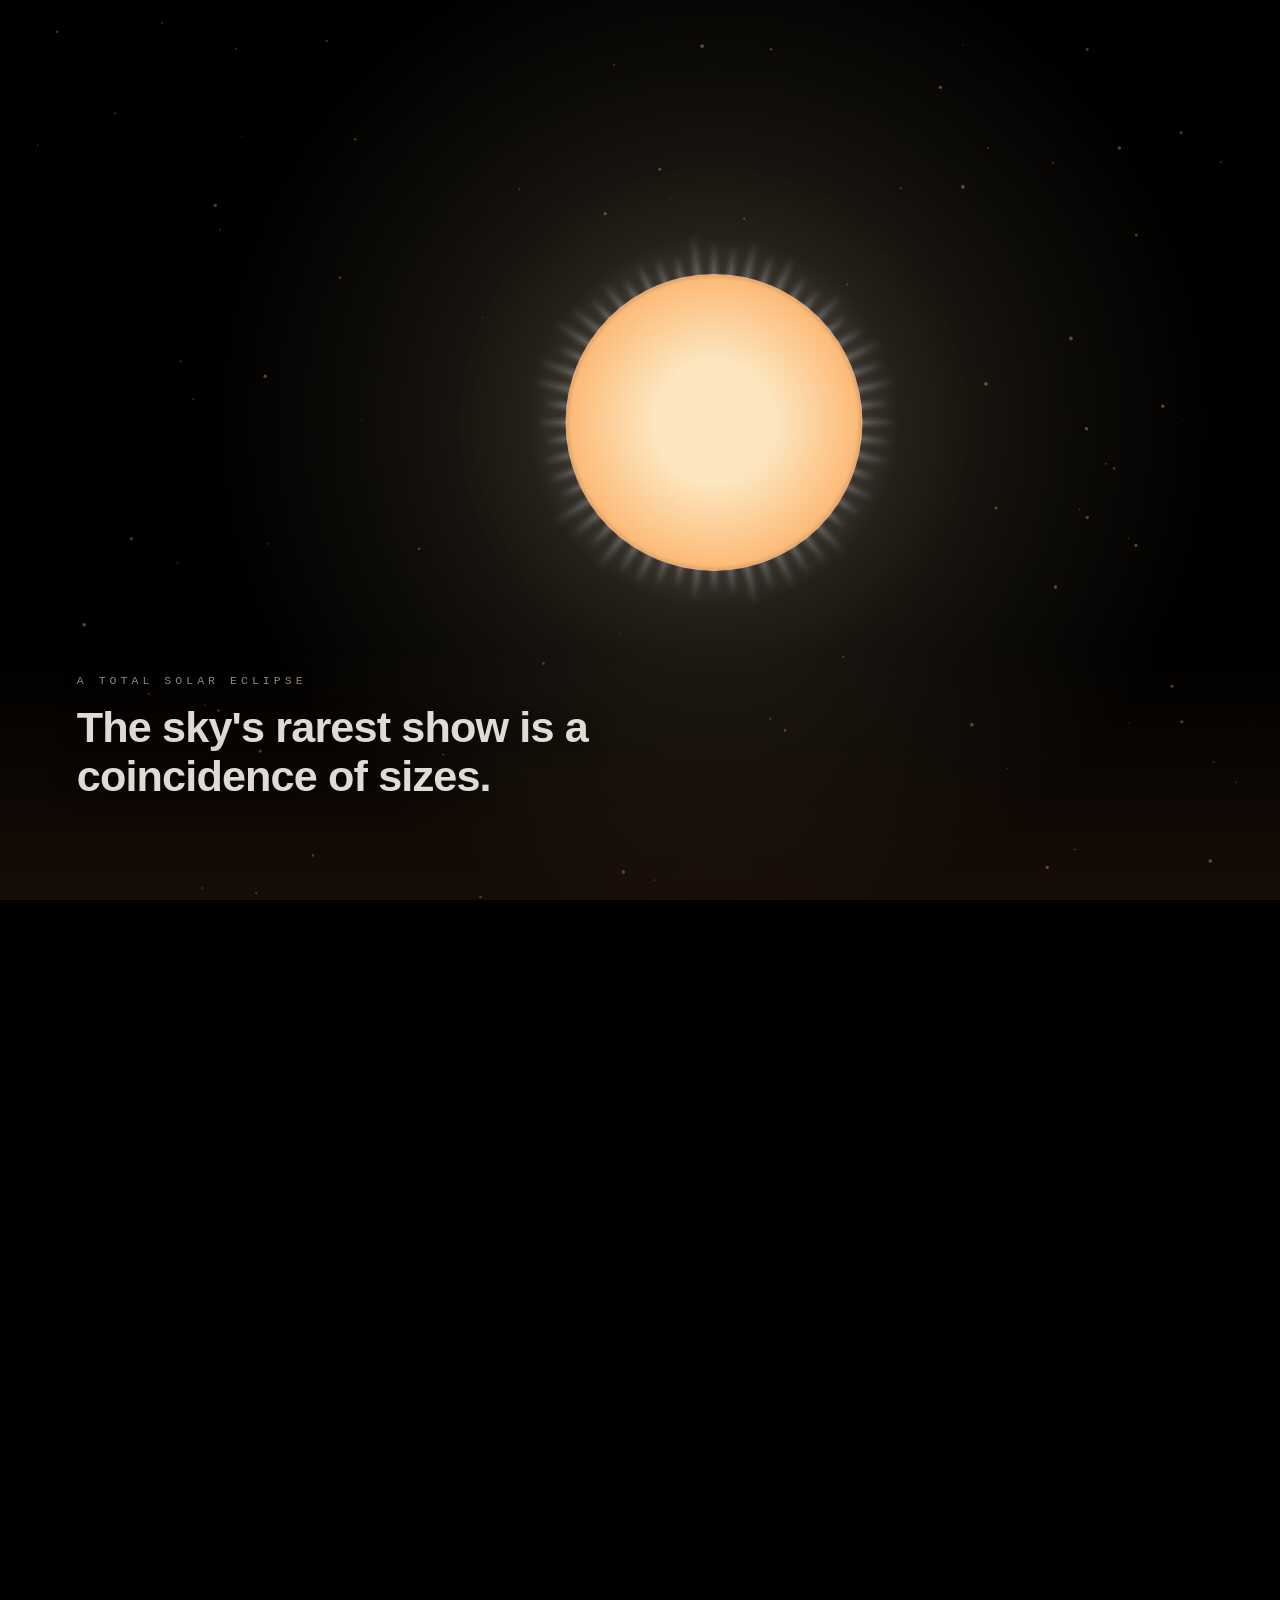
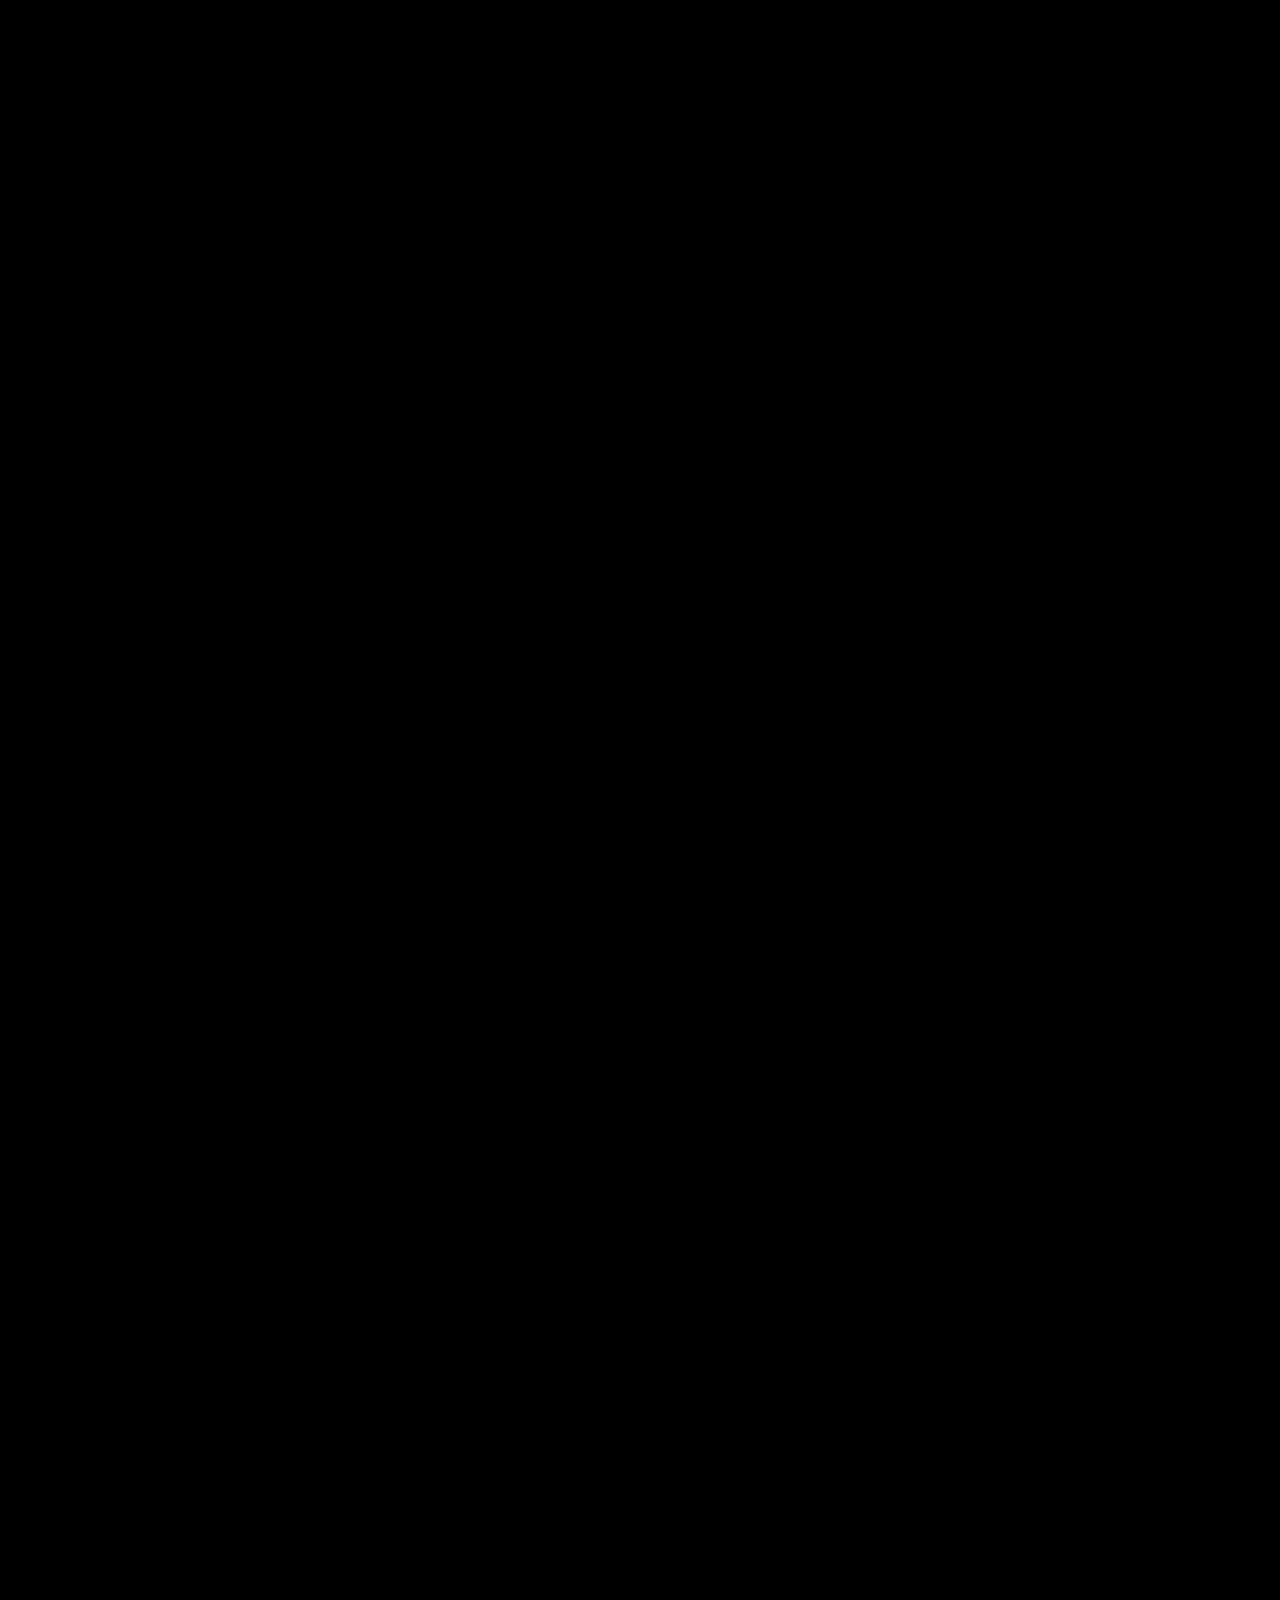
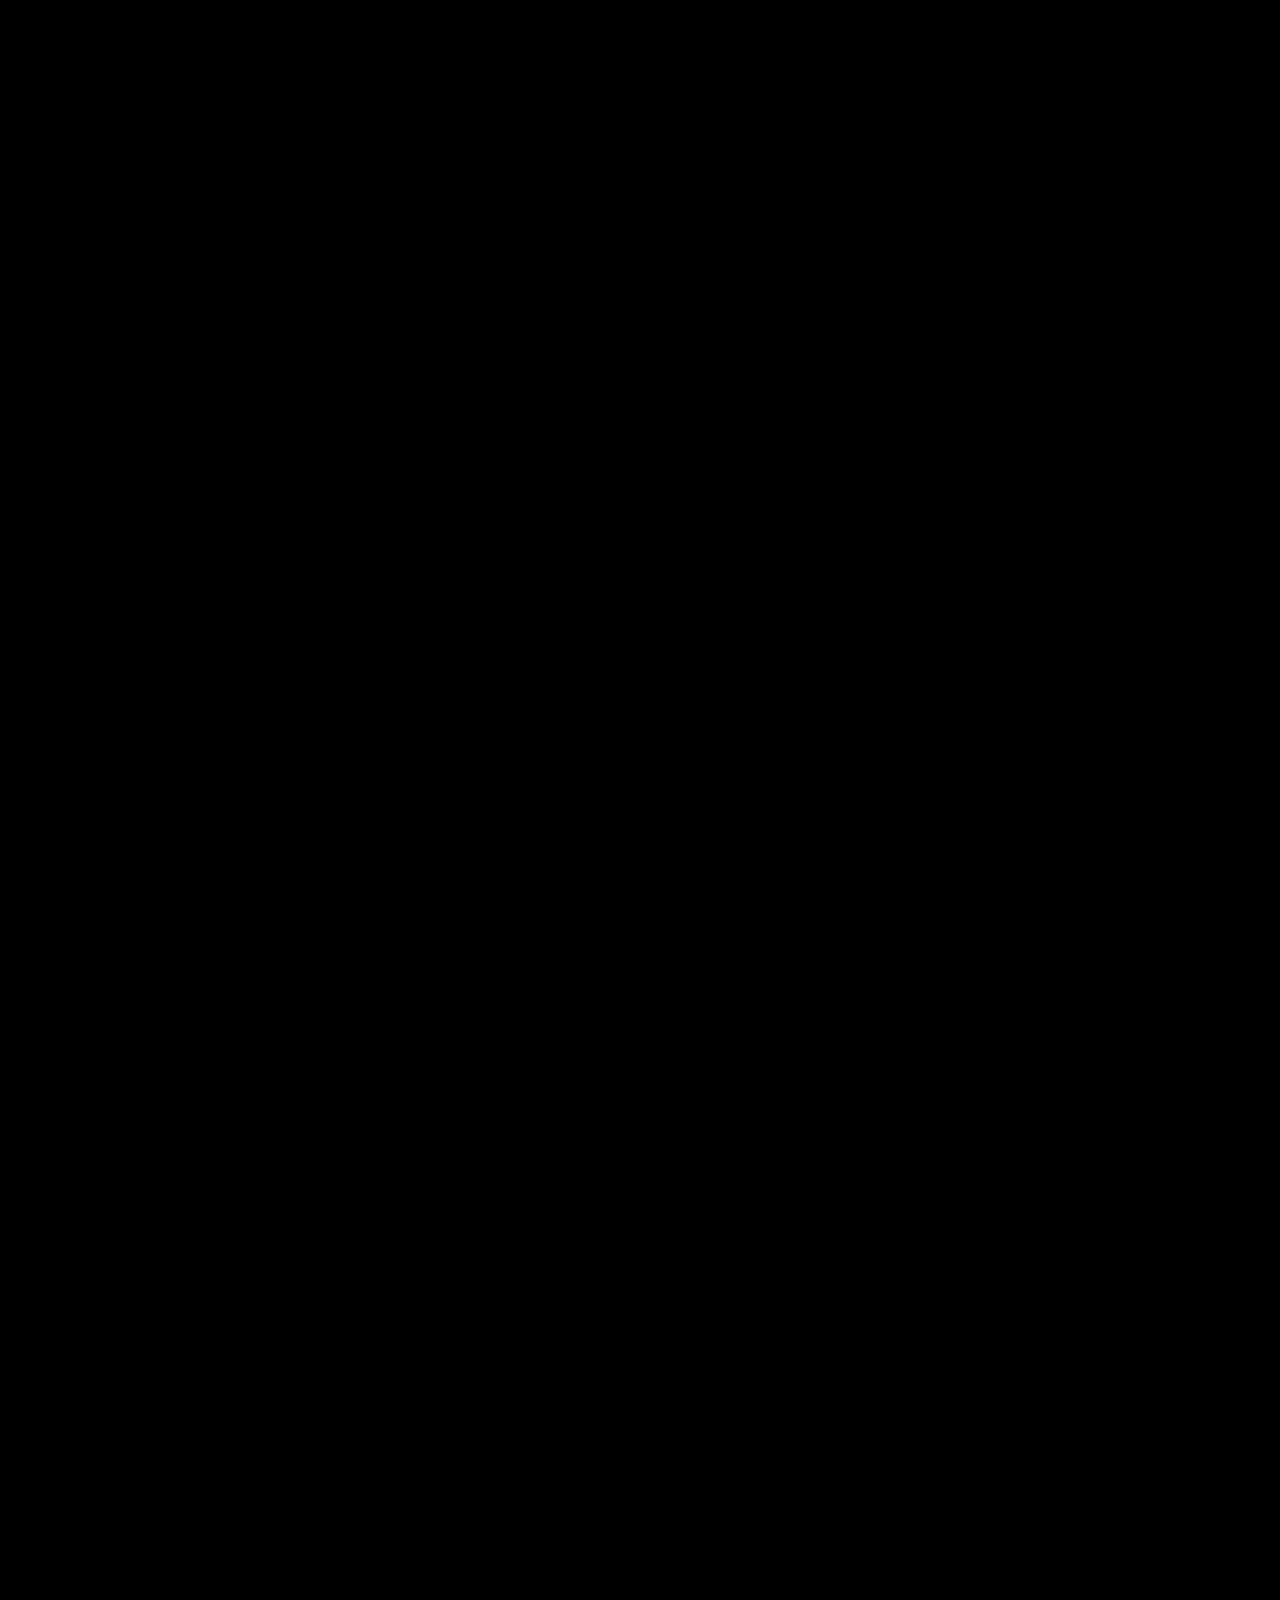
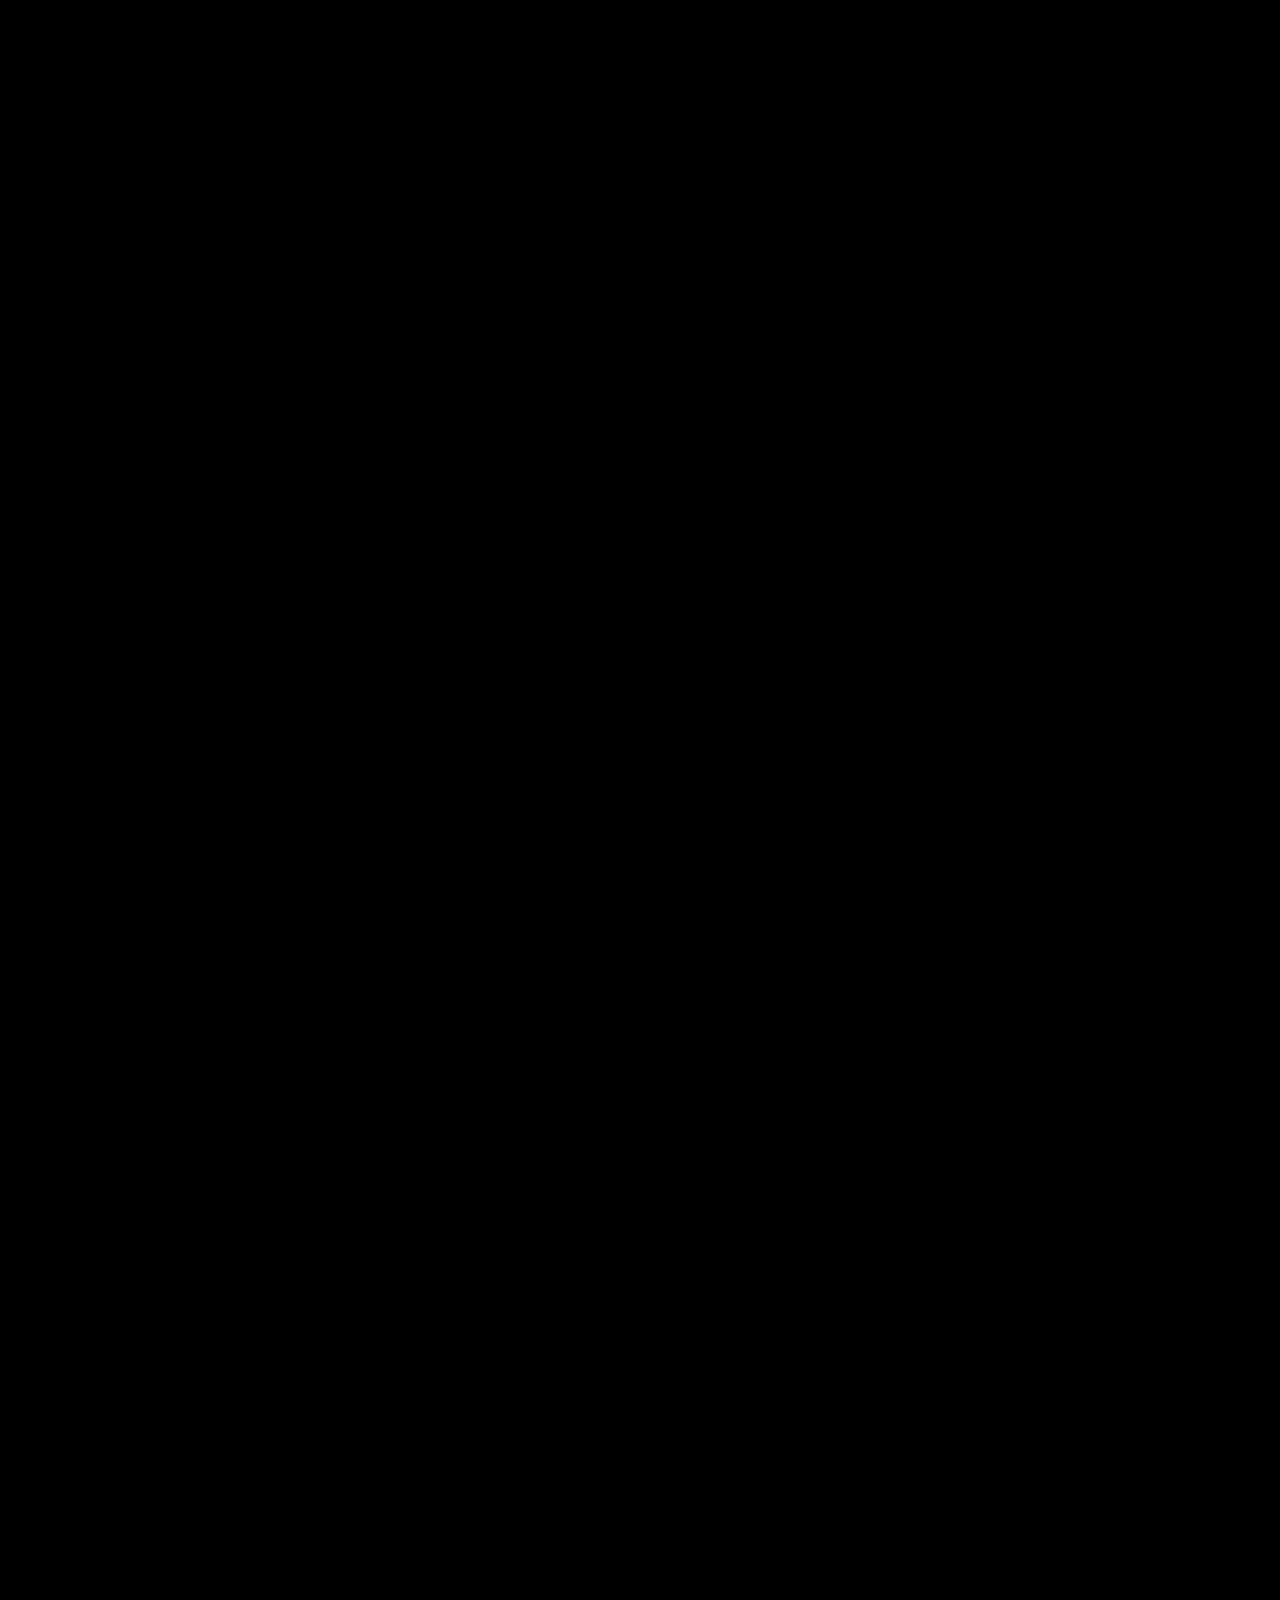
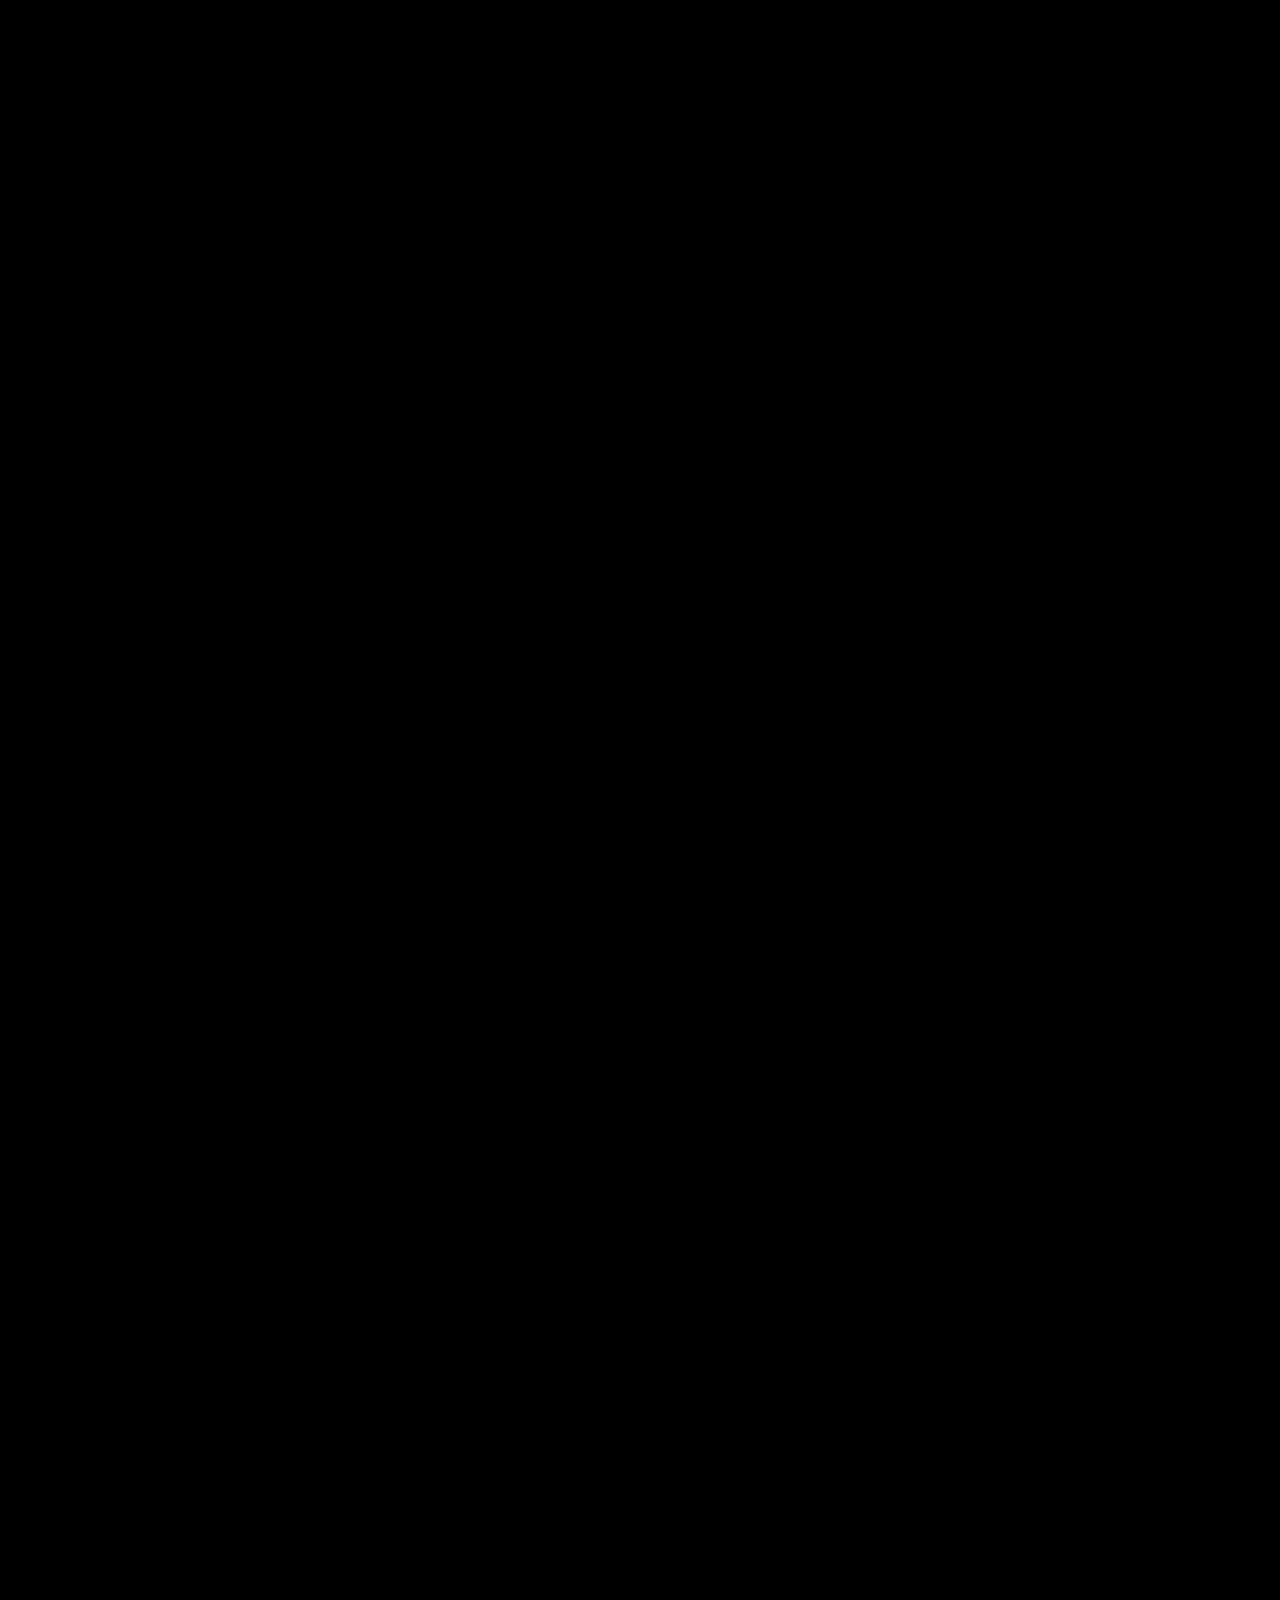
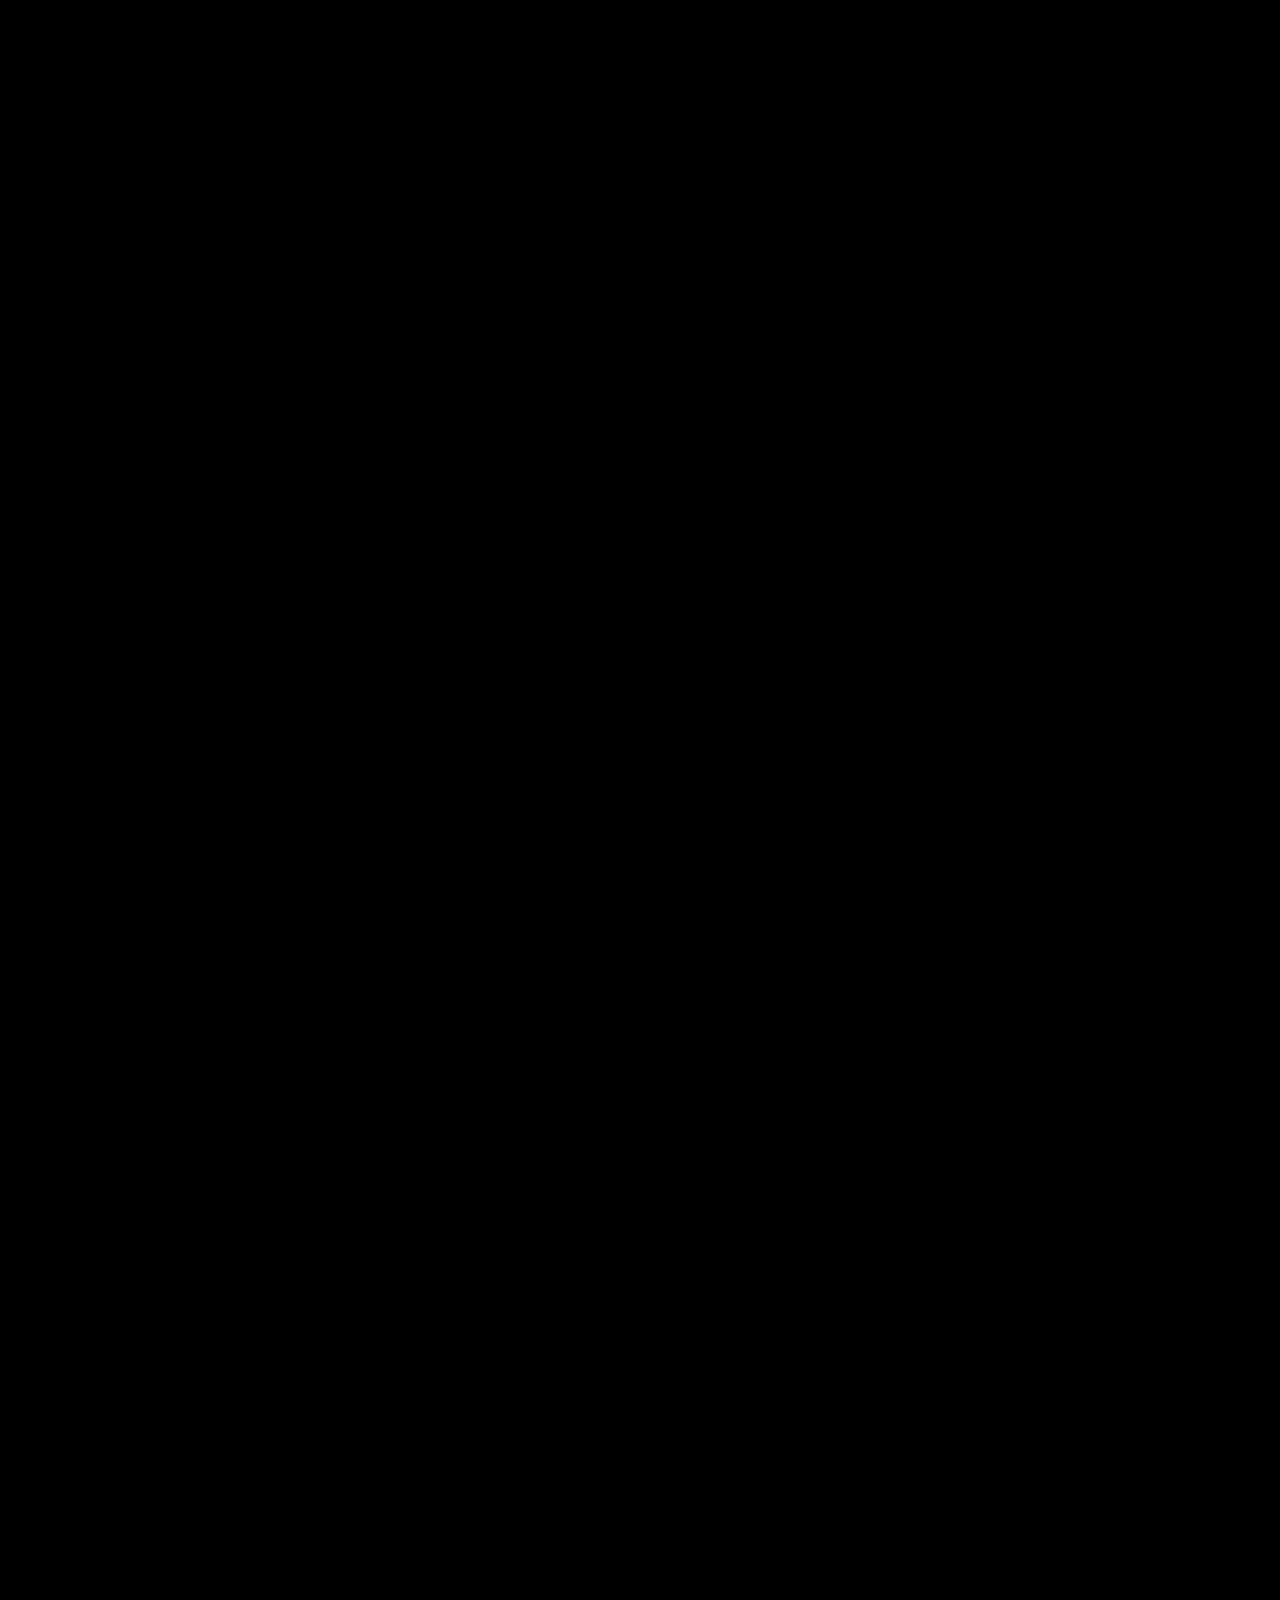
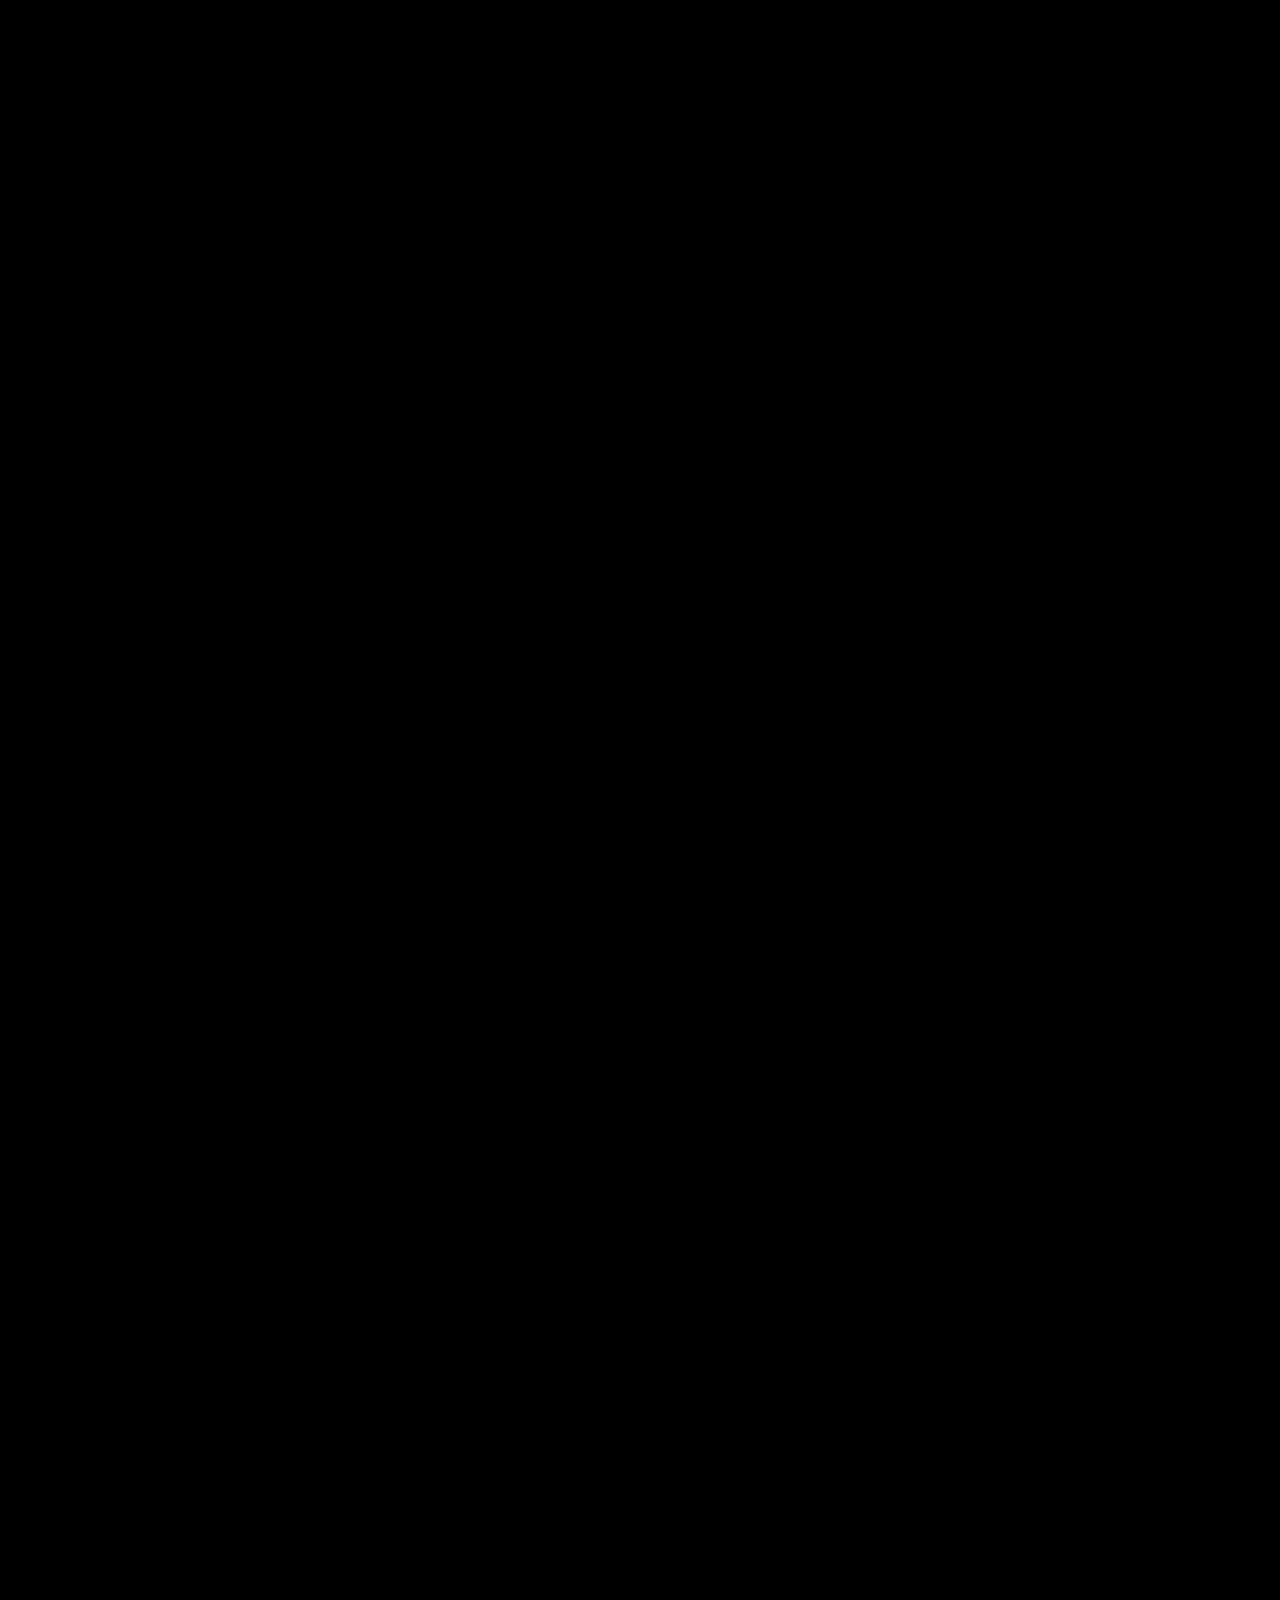
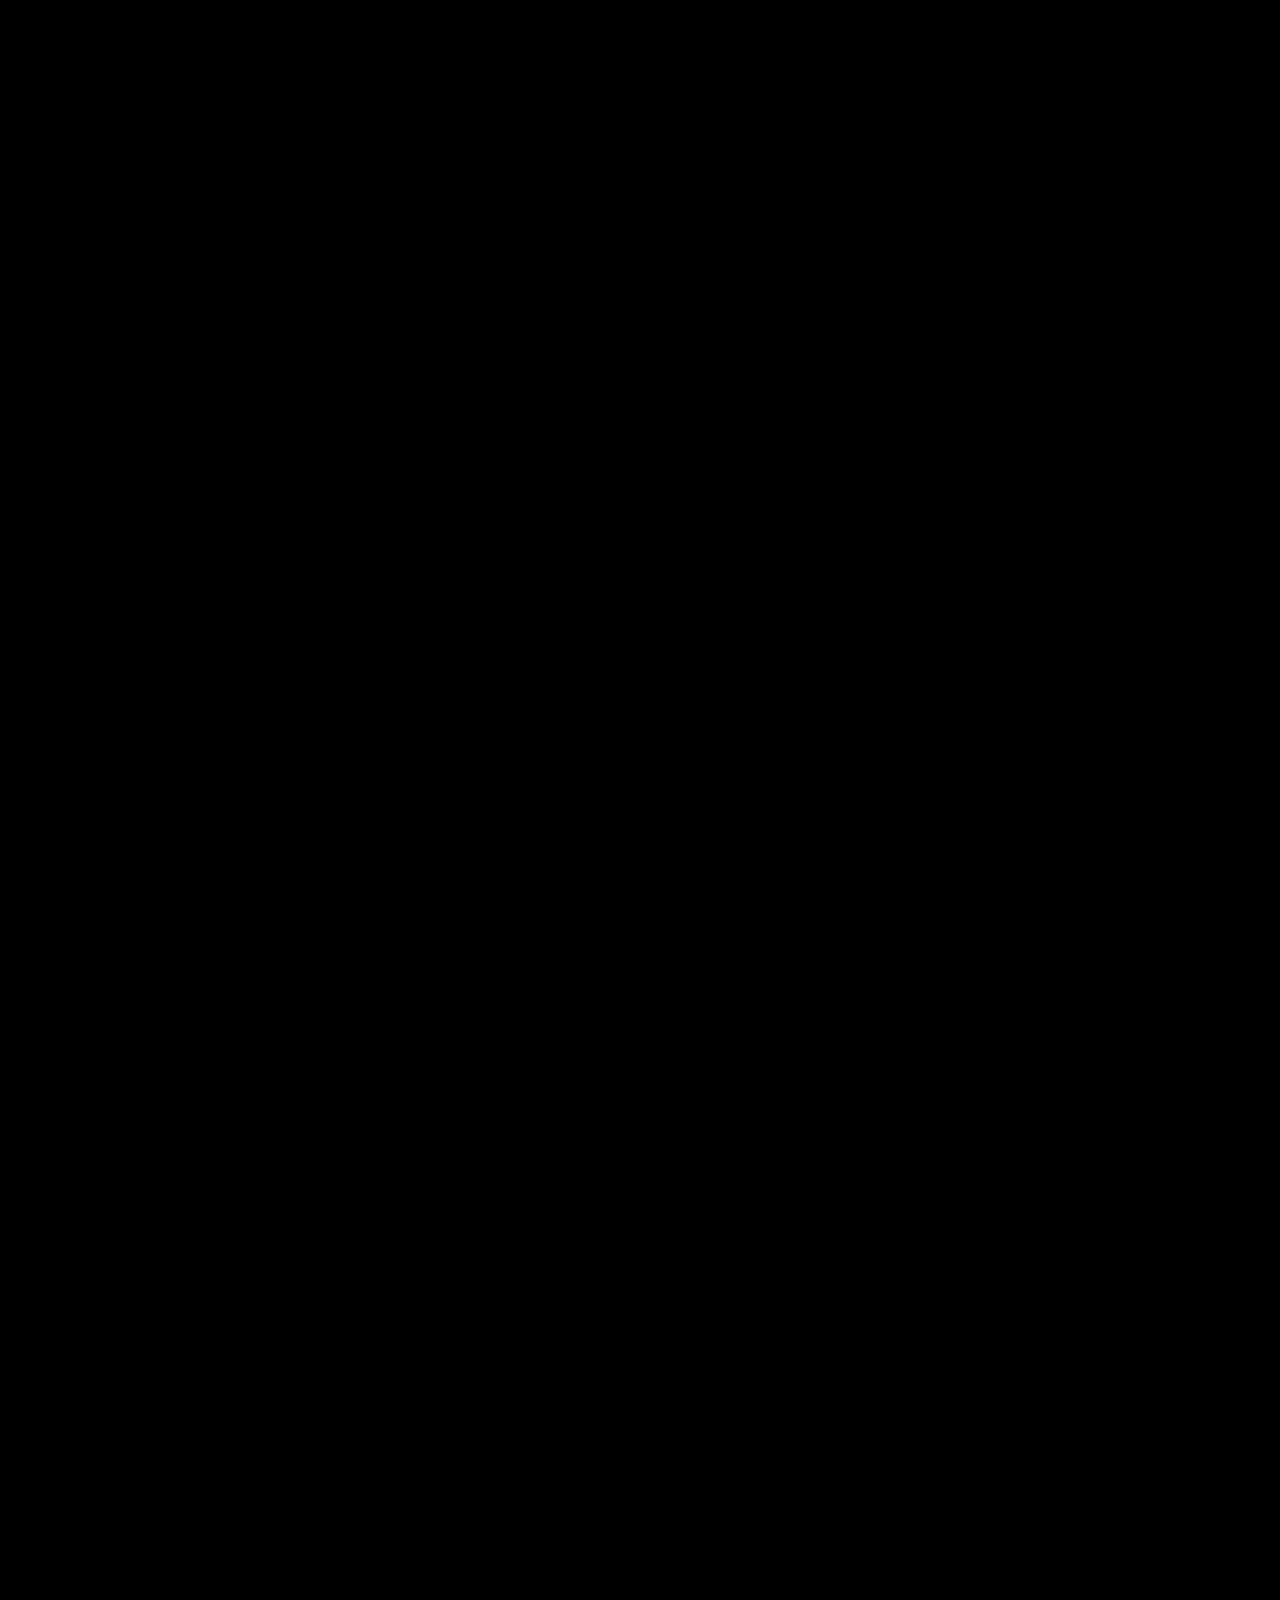
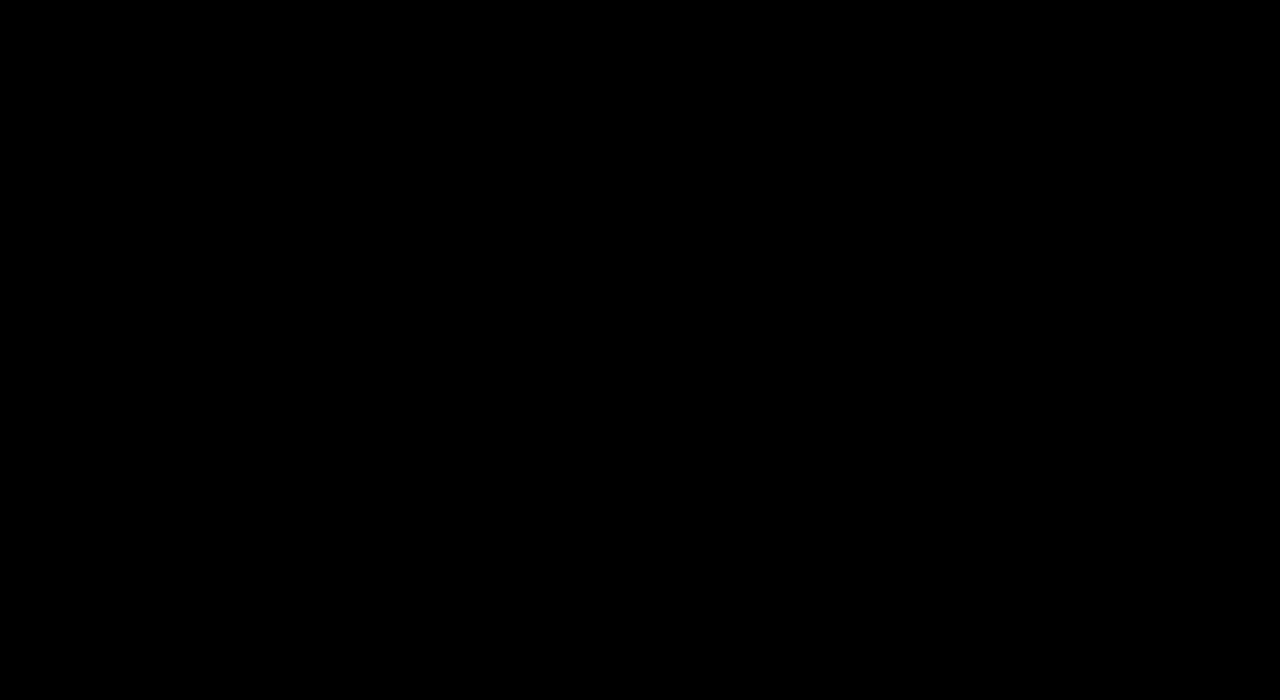
==== commit 7e61a950: "Eleventh build: small words never overlap anything, shooting stars on a live sky, richer write-up" ====
--- a/eclipse-horizon/index.html
+++ b/eclipse-horizon/index.html
@@ -22,6 +22,8 @@
       <span class="anno" id="a-umbra">The umbra arrives</span>
       <span class="anno" id="a-limb">Earth's limb</span>
       <span class="anno" id="a-stream">Polar streamers</span>
+      <span class="anno" id="a-bands">Shadow bands</span>
+      <span class="anno" id="a-prom">Prominences</span>
     </div>
     <div id="tags" aria-hidden="true">
       <span class="tag tag-a">Corona<b>streamers follow the magnetic field</b></span>
@@ -57,7 +59,7 @@
       <div class="copy">
         <p class="kicker">Totality</p>
         <h2 class="display">The corona</h2>
-        <p class="statement">For those few minutes the sun shows the one thing daylight always hides. The corona, silver-white, rippling in solar wind.</p>
+        <p class="statement">For those few minutes the sun shows the one thing daylight always hides. The corona, silver-white, rippling in solar wind. Its shape follows the sun's magnetic field, and it never looks the same twice.</p>
         <p class="mono">Tap to hide the names</p>
       </div>
     </section>
@@ -88,9 +90,9 @@
 
     <section class="band" id="b-fall2">
       <div class="copy">
-        <p class="kicker">Nightfall · Stars at midday</p>
+        <p class="kicker">Stars at midday</p>
         <h2 class="display">Midnight noon</h2>
-        <p class="statement">Venus steps out of a noon sky. The brightest stars follow. Every horizon burns like sunset, because the light is leaving everywhere except the circle you stand in.</p>
+        <p class="statement">Venus steps out of a noon sky. The brightest stars follow. Every horizon burns like sunset, because the light is leaving everywhere except the circle you stand in. In 1919, photographs taken in totality showed starlight bending around the sun.</p>
       </div>
     </section>
 
@@ -98,7 +100,7 @@
       <div class="copy">
         <p class="kicker">Geometry 03 · The shadow</p>
         <h2 class="display" id="sweep-verdict">Path centre</h2>
-        <p class="statement">One shadow races across the face of the Earth. Where you stand decides everything.</p>
+        <p class="statement">One shadow races across the face of the Earth. Where you stand decides everything. Inside the umbra the sky is dark enough for the corona. One step outside, and it is day.</p>
         <input class="knob" type="range" id="sweep-slider" min="0" max="100" value="50" aria-label="Umbra position along the path">
         <p class="mono" id="sweep-read"></p>
       </div>
--- a/eclipse-horizon/styles.css
+++ b/eclipse-horizon/styles.css
@@ -58,7 +58,8 @@
 .row.top .bar{background:linear-gradient(90deg, rgba(240,163,94,1), rgba(240,163,94,.45))}
 
 /* ---------- stats ---------- */
-.stats{display:grid;grid-template-columns:repeat(3,1fr);gap:2rem}
+.stats{display:flex;flex-wrap:wrap;gap:1.6rem 2.4rem}
+.stat b{white-space:nowrap}
 .stat b{display:block;font-size:clamp(1.9rem,6vw,3.4rem);font-weight:800;
   letter-spacing:-0.03em;margin-bottom:.5rem}
 .stat span{font-family:ui-monospace,Menlo,monospace;font-size:.68rem;
@@ -112,9 +113,13 @@
   font-size:.66rem;letter-spacing:.28em;text-transform:uppercase;color:#e3dfd7;
   text-shadow:0 2px 16px rgba(0,0,0,.9)}
 .anno::after{content:"";display:block;width:30px;height:1px;background:var(--line);margin-top:.5rem}
-#a-first{left:70vw;top:38vh}
+#a-first{left:82vw;top:36vh}
 #a-bead{left:60vw;top:38vh}
 #a-umbra{left:14vw;top:24vh}
 #a-limb{left:56vw;top:10vh}
-#a-stream{left:20vw;top:55vh}
+#a-stream{left:18vw;top:55vh}
+#a-bands{left:60vw;top:16vh}
+#a-prom{left:14vw;top:60vh}
+.anno,.tag-a,.tag-b,.chapter{transition:left .45s ease,top .45s ease}
 .tag-b{left:10vw;top:70vh;right:auto;text-align:left}
+@media (max-width:700px){.tag-b{top:90vh}}
